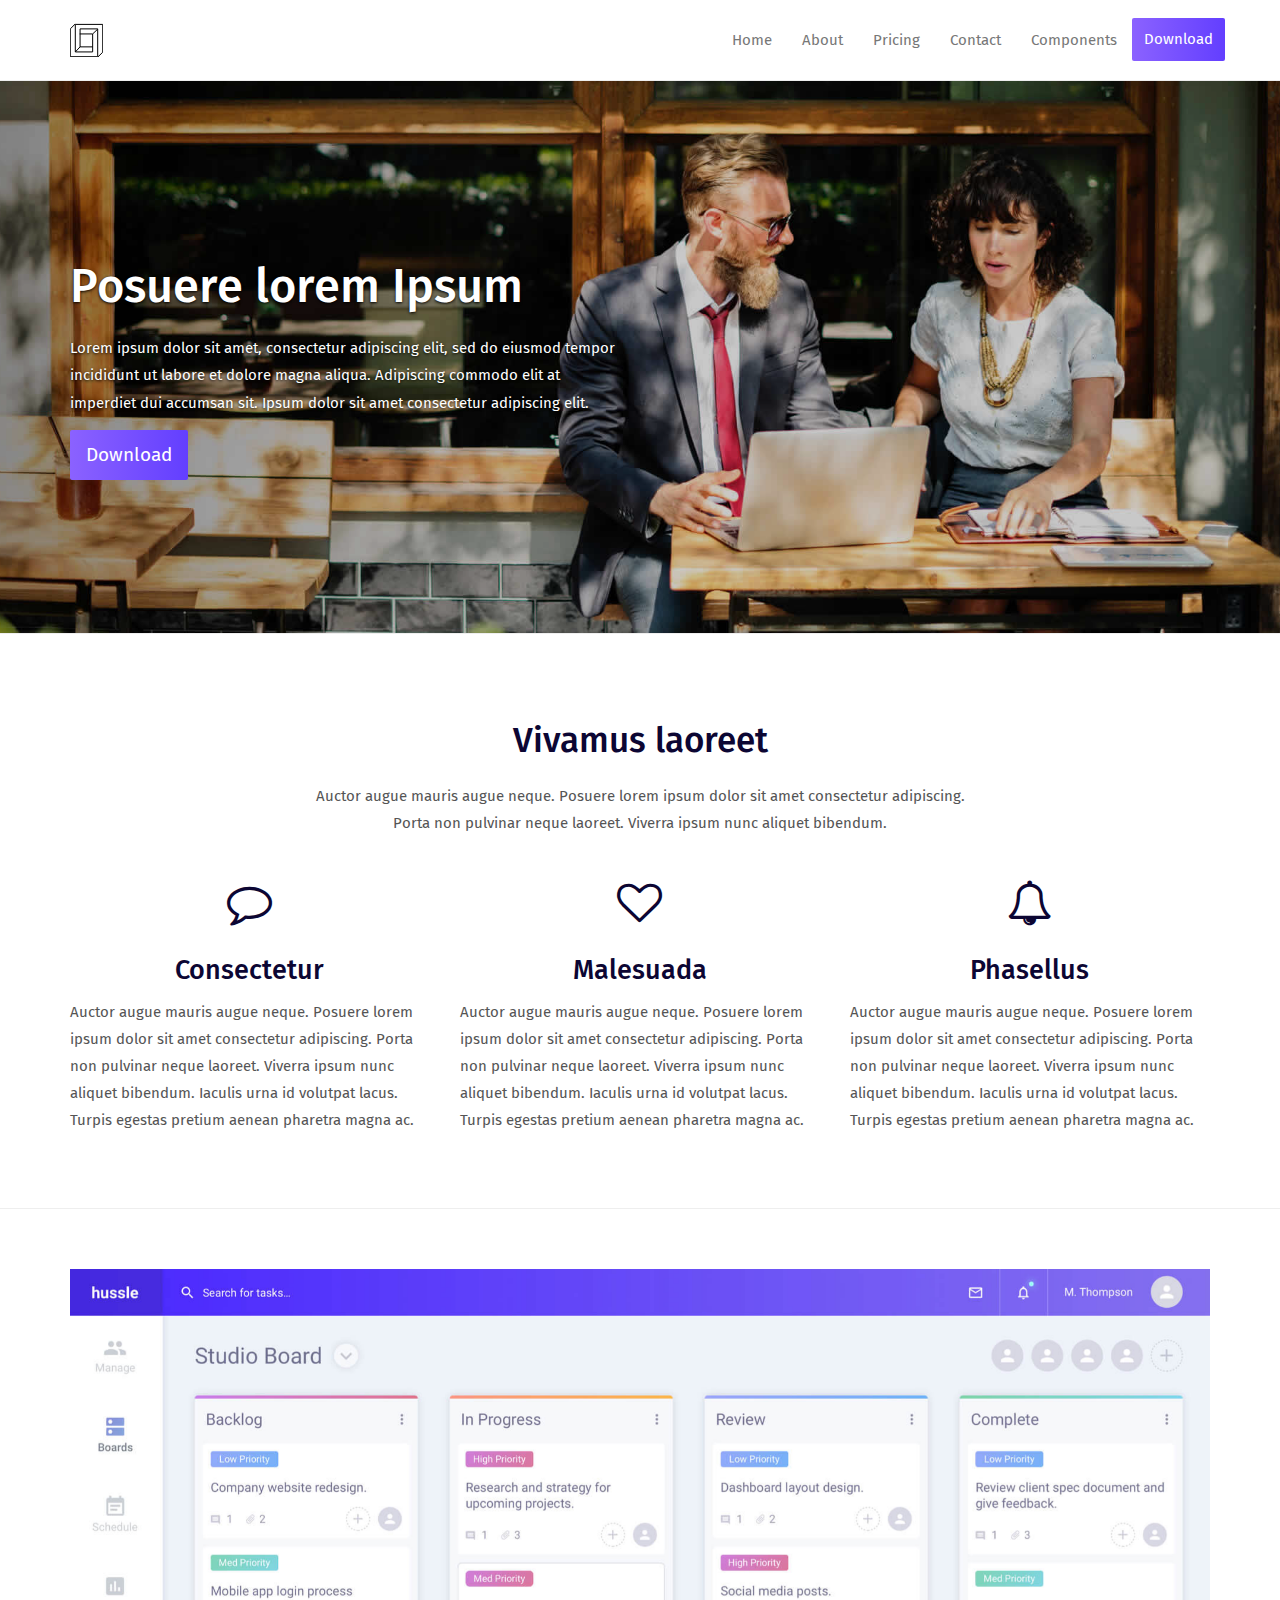
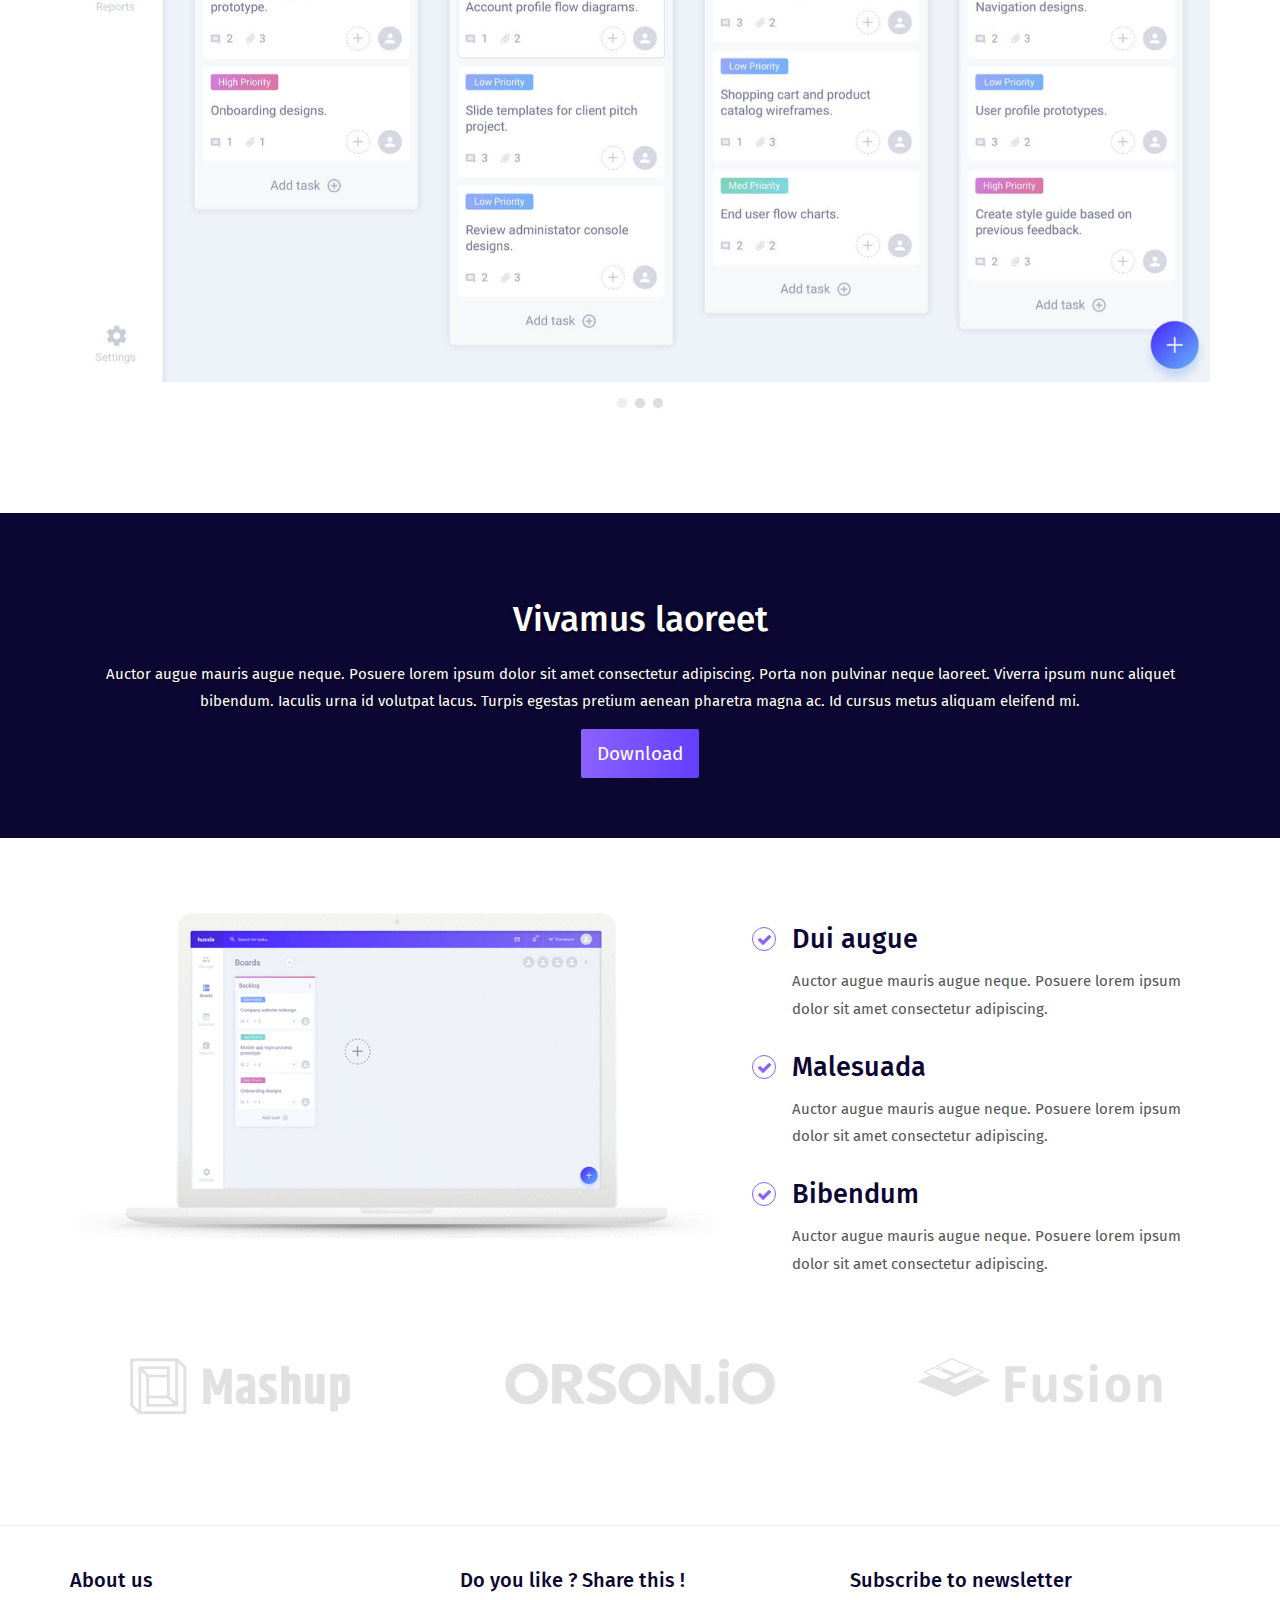
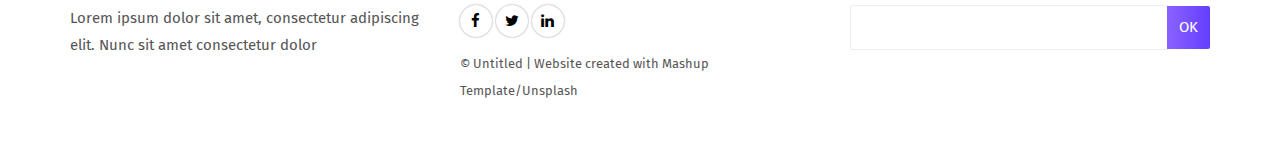
==== index.html @ 1a44c772 "first commit" ====
<!DOCTYPE html>
<html lang="en">

<head>
  <meta charset="UTF-8">
  <meta content="IE=edge" http-equiv="X-UA-Compatible">
  <meta content="width=device-width,initial-scale=1" name="viewport">
  <meta content="description" name="description">
  <meta name="google" content="notranslate" />
  <meta content="Mashup templates have been developped by Orson.io team" name="author">

  <!-- Disable tap highlight on IE -->
  <meta name="msapplication-tap-highlight" content="no">
  
  <link href="./assets/apple-touch-icon.png" rel="apple-touch-icon">
  <link href="./assets/favicon.ico" rel="icon">

 

  <title>Title page</title>  

<link href="./main.a3f694c0.css" rel="stylesheet"></head>

<body>

 <!-- Add your content of header -->
<header>
  <nav class="navbar  navbar-fixed-top navbar-default">
    <div class="container">
      <div class="navbar-header">
        <button type="button" class="navbar-toggle uarr collapsed" data-toggle="collapse" data-target="#navbar-collapse-uarr">
          <span class="sr-only">Toggle navigation</span>
          <span class="icon-bar"></span>
          <span class="icon-bar"></span>
          <span class="icon-bar"></span>
        </button>
        <a class="navbar-brand" href="./index.html" title="">
          <img src="./assets/images/mashuptemplate.svg" class="navbar-logo-img" alt="">
        </a>
      </div>

      <div class="collapse navbar-collapse" id="navbar-collapse-uarr">
        <ul class="nav navbar-nav navbar-right">
          <li><a href="./index.html" title="" class="active">Home</a></li>
          <li><a href="./about.html" title=""> About</a></li>
          <li><a href="./pricing.html" title=""> Pricing </a></li>
          <li><a href="./contact.html" title="">Contact</a></li>
          <li><a href="./components.html" title="">Components</a></li>
          <li>
            <p>
              <a href="./download.html" class="btn btn-primary navbar-btn" title="">Download</a>
            </p>
          </li>
          
        </ul>
      </div>
    </div>
  </nav>
</header>



<div class="white-text-container background-image-container" style="background-image: url('./assets/images/img-home.jpg')">
    <div class="opacity"></div>
    <div class="container">
        <div class="row">
           
            <div class="col-md-6">
                <h1>Posuere lorem Ipsum</h1>
                <p>Lorem ipsum dolor sit amet, consectetur adipiscing elit, sed do eiusmod tempor incididunt ut labore
                    et dolore magna aliqua. Adipiscing commodo elit at imperdiet dui accumsan sit. Ipsum dolor sit
                    amet consectetur adipiscing elit. </p>
                 <a href="./download.html" title="" class="btn btn-lg btn-primary">Download</a>
            </div>

        </div>
    </div>
</div>

<div class="section-container border-section-container">
    <div class="container">
            <div class="row">
                <div class="col-md-12 section-container-spacer">
                    <div class="text-center">
                        <h2>Vivamus laoreet</h2>
                        <p> Auctor augue mauris augue neque. Posuere lorem ipsum dolor sit amet consectetur adipiscing.<br> Porta non
                            pulvinar neque laoreet. Viverra ipsum nunc aliquet bibendum. </p>
                    </div>
                </div>

                <div class="col-md-4">
                    <div class="fa-container">
                        <i class="fa fa-comment-o fa-3x" aria-hidden="true"></i>
                    </div>
                    <div class="text-center">
                        <h3>Consectetur</h3>
                    </div>
                    <div>
                        <p>Auctor augue mauris augue neque. Posuere lorem ipsum dolor sit amet consectetur adipiscing. Porta
                            non pulvinar neque laoreet. Viverra ipsum nunc aliquet bibendum. Iaculis urna id volutpat lacus.
                            Turpis egestas pretium aenean pharetra magna ac.</p>
                    </div>
                </div>
                <div class="col-md-4">
                    <div class="fa-container">
                        <i class="fa fa-heart-o fa-3x" aria-hidden="true"></i>
                    </div>
                    <div class="text-center">
                        <h3>Malesuada</h3>
                    </div>
                    <div>
                        <p>Auctor augue mauris augue neque. Posuere lorem ipsum dolor sit amet consectetur adipiscing. Porta
                            non pulvinar neque laoreet. Viverra ipsum nunc aliquet bibendum. Iaculis urna id volutpat lacus.
                            Turpis egestas pretium aenean pharetra magna ac.
                        </p>
                    </div>
                </div>
                <div class="col-md-4">
                    <div class="fa-container">
                        <i class="fa fa-bell-o fa-3x" aria-hidden="true"></i>
                    </div>
                    <div class="text-center">
                        <h3>Phasellus</h3>
                    </div>
                    <div>
                        <p>Auctor augue mauris augue neque. Posuere lorem ipsum dolor sit amet consectetur adipiscing. Porta
                            non pulvinar neque laoreet. Viverra ipsum nunc aliquet bibendum. Iaculis urna id volutpat lacus.
                            Turpis egestas pretium aenean pharetra magna ac. 
                        </p>
                    </div>
                </div>

            </div>
    </div>
</div>

<div class="section-container">
    <div class="container">
            <div class="row">
                <div class="col-xs-12">


                    <div id="carouselExampleIndicators" class="carousel slide" data-ride="carousel">
                        
                        <div class="carousel-inner" role="listbox">
                            <div class="item active">
                                <img class="img-responsive" src="./assets/images/img-05.jpg" alt="First slide">
                            </div>
                            <div class="item">
                                <img class="img-responsive" src="./assets/images/img-07.jpg" alt="Second slide">
                            </div>
                            <div class="item">
                                <img class="img-responsive" src="./assets/images/img-05.jpg" alt="Third slide">
                            </div>
                        </div>
                        <ol class="carousel-indicators">
                            <li data-target="#carouselExampleIndicators" data-slide-to="0" class="active"></li>
                            <li data-target="#carouselExampleIndicators" data-slide-to="1"></li>
                            <li data-target="#carouselExampleIndicators" data-slide-to="2"></li>
                        </ol>
                    </div>


                </div>
            </div>
    </div>
</div>


<div class="section-container background-color-container white-text-container">
    <div class="container">
        <div class="row">
            <div class="col-xs-12">
                <div class="text-center">
                    <h2>Vivamus laoreet</h2>
                    <p> Auctor augue mauris augue neque. Posuere lorem ipsum dolor sit amet consectetur adipiscing. Porta non
                        pulvinar neque laoreet. Viverra ipsum nunc aliquet bibendum. Iaculis urna id volutpat lacus. Turpis
                        egestas pretium aenean pharetra magna ac. Id cursus metus aliquam eleifend mi. </p>
                    <a href="./download.html" title="" class="btn btn-primary btn-lg">Download</a>
                </div>
            </div>
        </div>
     </div>
 </div>

 <div class="section-container">
    <div class="container">
        <div class="row">                   
            <div class="col-md-7">
                <img class="img-responsive" src="./assets/images/img-06.png" alt="">
            </div>

            <div class="col-md-5">
                <ul class="features">
                    <li>
                        <h3>Dui augue</h3>
                        <p>Auctor augue mauris augue neque. Posuere lorem ipsum dolor sit amet consectetur adipiscing.
                        </p>
                    </li>
                    <li>
                        <h3>Malesuada</h3>
                        <p>Auctor augue mauris augue neque. Posuere lorem ipsum dolor sit amet consectetur adipiscing.
                        </p>
                    </li>
                    <li>
                        <h3>Bibendum</h3>
                        <p>Auctor augue mauris augue neque. Posuere lorem ipsum dolor sit amet consectetur adipiscing.
                        </p>
                    </li>
                </ul>
            </div>
        

              
            <div class="row">
                <div class="col-md-4">
                        <img class="img-responsive page-base-image" src="./assets/images/logo-01.png" alt="">

                </div>
                <div class="col-md-4">
                        <img class="img-responsive page-base-image" src="./assets/images/logo-02.png" alt="">
                </div>
                <div class="col-md-4">
                        <img class="img-responsive page-base-image" src="./assets/images/logo-03.png" alt="">
                </div>
            </div>
            
        </div>
    </div>
</div>






<footer>
    <div class="section-container footer-container">
        <div class="container">
            <div class="row">
                    <div class="col-md-4">
                        <h4>About us</h4>
                        <p>Lorem ipsum dolor sit amet, consectetur adipiscing elit. Nunc sit amet consectetur dolor</p>
                    </div>

                    <div class="col-md-4">
                        <h4>Do you like ? Share this !</h4>
                        <p>
                            <a href="https://facebook.com/" class="social-round-icon white-round-icon fa-icon" title="">
                            <i class="fa fa-facebook" aria-hidden="true"></i>
                          </a>
                          <a href="https://twitter.com/" class="social-round-icon white-round-icon fa-icon" title="">
                            <i class="fa fa-twitter" aria-hidden="true"></i>
                          </a>
                          <a href="https://www.linkedin.com/" class="social-round-icon white-round-icon fa-icon" title="">
                            <i class="fa fa-linkedin" aria-hidden="true"></i>
                          </a>
                        </p>
                        <p><small>© Untitled | Website created with <a href="http://www.mashup-template.com/" class="link-like-text" title="Create website with free html template">Mashup Template</a>/<a href="http://www.unsplash.com/" class="link-like-text" title="Beautiful Free Images">Unsplash</a></small></p>    
                    </div>

                    <div class="col-md-4">
                        <h4>Subscribe to newsletter</h4>
                        
                        <div class="form-group">
                            <div class="input-group">
                                <input type="text" class="form-control footer-input-text">
                                <div class="input-group-btn">
                                    <button type="button" class="btn btn-primary btn-newsletter ">OK</button>
                                </div>
                            </div>
                        </div>


                    </div>
            </div>
        </div>
    </div>
</footer>

<script>
  document.addEventListener("DOMContentLoaded", function (event) {
    navActivePage();
  });
</script>

<!-- Google Analytics: change UA-XXXXX-X to be your site's ID 

<script>
  (function (i, s, o, g, r, a, m) {
    i['GoogleAnalyticsObject'] = r; i[r] = i[r] || function () {
      (i[r].q = i[r].q || []).push(arguments)
    }, i[r].l = 1 * new Date(); a = s.createElement(o),
      m = s.getElementsByTagName(o)[0]; a.async = 1; a.src = g; m.parentNode.insertBefore(a, m)
  })(window, document, 'script', '//www.google-analytics.com/analytics.js', 'ga');
  ga('create', 'UA-XXXXX-X', 'auto');
  ga('send', 'pageview');
</script>

-->

<script type="text/javascript" src="./main.41beeca9.js"></script></body>

</html>
---- main.a3f694c0.css ----
@import url(https://fonts.googleapis.com/css?family=La+Belle+Aurore|Fira+Sans:400,700);@import url(https://maxcdn.bootstrapcdn.com/font-awesome/4.7.0/css/font-awesome.min.css);/*!
 * Bootstrap v3.3.7 (http://getbootstrap.com)
 * Copyright 2011-2016 Twitter, Inc.
 * Licensed under MIT (https://github.com/twbs/bootstrap/blob/master/LICENSE)
 */
/*! normalize.css v3.0.3 | MIT License | github.com/necolas/normalize.css */html{font-family:sans-serif;-ms-text-size-adjust:100%;-webkit-text-size-adjust:100%}body{margin:0}article,aside,details,figcaption,figure,footer,header,hgroup,main,menu,nav,section,summary{display:block}audio,canvas,progress,video{display:inline-block;vertical-align:baseline}audio:not([controls]){display:none;height:0}[hidden],template{display:none}a{background-color:transparent}a:active,a:hover{outline:0}abbr[title]{border-bottom:1px dotted}b,strong{font-weight:700}dfn{font-style:italic}h1{font-size:2em;margin:.67em 0}mark{background:#ff0;color:#000}small{font-size:80%}sub,sup{font-size:75%;line-height:0;position:relative;vertical-align:baseline}sup{top:-.5em}sub{bottom:-.25em}img{border:0}svg:not(:root){overflow:hidden}figure{margin:1em 40px}hr{box-sizing:content-box;height:0}pre{overflow:auto}code,kbd,pre,samp{font-family:monospace,monospace;font-size:1em}button,input,optgroup,select,textarea{color:inherit;font:inherit;margin:0}button{overflow:visible}button,select{text-transform:none}button,html input[type=button],input[type=reset],input[type=submit]{-webkit-appearance:button;cursor:pointer}button[disabled],html input[disabled]{cursor:default}button::-moz-focus-inner,input::-moz-focus-inner{border:0;padding:0}input{line-height:normal}input[type=checkbox],input[type=radio]{box-sizing:border-box;padding:0}input[type=number]::-webkit-inner-spin-button,input[type=number]::-webkit-outer-spin-button{height:auto}input[type=search]{-webkit-appearance:textfield;box-sizing:content-box}input[type=search]::-webkit-search-cancel-button,input[type=search]::-webkit-search-decoration{-webkit-appearance:none}fieldset{border:1px solid silver;margin:0 2px;padding:.35em .625em .75em}textarea{overflow:auto}optgroup{font-weight:700}table{border-collapse:collapse;border-spacing:0}td,th{padding:0}

/*! Source: https://github.com/h5bp/html5-boilerplate/blob/master/src/css/main.css */@media print{*,:after,:before{background:transparent!important;color:#000!important;box-shadow:none!important;text-shadow:none!important}a,a:visited{text-decoration:underline}a[href]:after{content:" (" attr(href) ")"}abbr[title]:after{content:" (" attr(title) ")"}a[href^="#"]:after,a[href^="javascript:"]:after{content:""}blockquote,pre{border:1px solid #999;page-break-inside:avoid}thead{display:table-header-group}img,tr{page-break-inside:avoid}img{max-width:100%!important}h2,h3,p{orphans:3;widows:3}h2,h3{page-break-after:avoid}.navbar{display:none}.btn>.caret,.dropup>.btn>.caret{border-top-color:#000!important}.label{border:1px solid #000}.table{border-collapse:collapse!important}.table td,.table th{background-color:#fff!important}.table-bordered td,.table-bordered th{border:1px solid #ddd!important}}*,:after,:before{-webkit-box-sizing:border-box;-moz-box-sizing:border-box;box-sizing:border-box}html{font-size:10px;-webkit-tap-highlight-color:transparent}body{font-family:Fira Sans,Helvetica,Arial,sans-serif;font-size:15px;line-height:1.81;color:#555;background-color:#fff}button,input,select,textarea{font-family:inherit;font-size:inherit;line-height:inherit}a{color:#8b62ff;text-decoration:none}a:focus,a:hover{color:#5216ff;text-decoration:underline}a:focus{outline:5px auto -webkit-focus-ring-color;outline-offset:-2px}figure{margin:0}img{vertical-align:middle}.img-responsive{display:block;max-width:100%;height:auto}.img-rounded{border-radius:2px}.img-thumbnail{padding:4px;line-height:1.81;background-color:#fff;border:1px solid #ddd;border-radius:2px;-webkit-transition:all .2s ease-in-out;-o-transition:all .2s ease-in-out;transition:all .2s ease-in-out;display:inline-block;max-width:100%;height:auto}.img-circle{border-radius:50%}hr{margin-top:27px;margin-bottom:27px;border:0;border-top:1px solid #eee}.sr-only{position:absolute;width:1px;height:1px;margin:-1px;padding:0;overflow:hidden;clip:rect(0,0,0,0);border:0}.sr-only-focusable:active,.sr-only-focusable:focus{position:static;width:auto;height:auto;margin:0;overflow:visible;clip:auto}[role=button]{cursor:pointer}.h1,.h2,.h3,.h4,.h5,.h6,h1,h2,h3,h4,h5,h6{font-family:inherit;font-weight:500;line-height:1.1;color:#0c0633}.h1 .small,.h1 small,.h2 .small,.h2 small,.h3 .small,.h3 small,.h4 .small,.h4 small,.h5 .small,.h5 small,.h6 .small,.h6 small,h1 .small,h1 small,h2 .small,h2 small,h3 .small,h3 small,h4 .small,h4 small,h5 .small,h5 small,h6 .small,h6 small{font-weight:400;line-height:1;color:#777}.h1,.h2,.h3,h1,h2,h3{margin-top:27px;margin-bottom:13.5px}.h1 .small,.h1 small,.h2 .small,.h2 small,.h3 .small,.h3 small,h1 .small,h1 small,h2 .small,h2 small,h3 .small,h3 small{font-size:65%}.h4,.h5,.h6,h4,h5,h6{margin-top:13.5px;margin-bottom:13.5px}.h4 .small,.h4 small,.h5 .small,.h5 small,.h6 .small,.h6 small,h4 .small,h4 small,h5 .small,h5 small,h6 .small,h6 small{font-size:75%}.h1,h1{font-size:47px}.h2,h2{font-size:35px}.h3,h3{font-size:27px}.h4,h4{font-size:20px}.h5,h5{font-size:15px}.h6,h6{font-size:13px}p{margin:0 0 13.5px}.lead{margin-bottom:27px;font-size:17px;font-weight:300;line-height:1.4}@media (min-width:768px){.lead{font-size:22.5px}}.small,small{font-size:86%}.mark,mark{background-color:#fcf8e3;padding:.2em}.text-left{text-align:left}.text-right{text-align:right}.text-center{text-align:center}.text-justify{text-align:justify}.text-nowrap{white-space:nowrap}.text-lowercase{text-transform:lowercase}.initialism,.text-uppercase{text-transform:uppercase}.text-capitalize{text-transform:capitalize}.text-muted{color:#777}.text-primary{color:#8b62ff}a.text-primary:focus,a.text-primary:hover{color:#652fff}.text-success{color:#fff}a.text-success:focus,a.text-success:hover{color:#e6e6e6}.text-info{color:#31708f}a.text-info:focus,a.text-info:hover{color:#245269}.text-warning{color:#8a6d3b}a.text-warning:focus,a.text-warning:hover{color:#66512c}.text-danger{color:#fff}a.text-danger:focus,a.text-danger:hover{color:#e6e6e6}.bg-primary{color:#fff;background-color:#8b62ff}a.bg-primary:focus,a.bg-primary:hover{background-color:#652fff}.bg-success{background-color:#005bff}a.bg-success:focus,a.bg-success:hover{background-color:#0049cc}.bg-info{background-color:#d9edf7}a.bg-info:focus,a.bg-info:hover{background-color:#afd9ee}.bg-warning{background-color:#fcf8e3}a.bg-warning:focus,a.bg-warning:hover{background-color:#f7ecb5}.bg-danger{background-color:#fe6767}a.bg-danger:focus,a.bg-danger:hover{background-color:#fe3434}.page-header{padding-bottom:12.5px;margin:54px 0 27px;border-bottom:1px solid #eee}ol,ul{margin-top:0;margin-bottom:13.5px}ol ol,ol ul,ul ol,ul ul{margin-bottom:0}.list-inline,.list-unstyled{padding-left:0;list-style:none}.list-inline{margin-left:-5px}.list-inline>li{display:inline-block;padding-left:5px;padding-right:5px}dl{margin-top:0;margin-bottom:27px}dd,dt{line-height:1.81}dt{font-weight:700}dd{margin-left:0}.dl-horizontal dd:after,.dl-horizontal dd:before{content:" ";display:table}.dl-horizontal dd:after{clear:both}@media (min-width:768px){.dl-horizontal dt{float:left;width:160px;clear:left;text-align:right;overflow:hidden;text-overflow:ellipsis;white-space:nowrap}.dl-horizontal dd{margin-left:180px}}abbr[data-original-title],abbr[title]{cursor:help;border-bottom:1px dotted #777}.initialism{font-size:90%}blockquote{padding:13.5px 27px;margin:0 0 27px;font-size:18.75px;border-left:5px solid #eee}blockquote ol:last-child,blockquote p:last-child,blockquote ul:last-child{margin-bottom:0}blockquote .small,blockquote footer,blockquote small{display:block;font-size:80%;line-height:1.81;color:#777}blockquote .small:before,blockquote footer:before,blockquote small:before{content:"\2014   \A0"}.blockquote-reverse,blockquote.pull-right{padding-right:15px;padding-left:0;border-right:5px solid #eee;border-left:0;text-align:right}.blockquote-reverse .small:before,.blockquote-reverse footer:before,.blockquote-reverse small:before,blockquote.pull-right .small:before,blockquote.pull-right footer:before,blockquote.pull-right small:before{content:""}.blockquote-reverse .small:after,.blockquote-reverse footer:after,.blockquote-reverse small:after,blockquote.pull-right .small:after,blockquote.pull-right footer:after,blockquote.pull-right small:after{content:"\A0   \2014"}address{margin-bottom:27px;font-style:normal;line-height:1.81}code,kbd,pre,samp{font-family:Menlo,Monaco,Consolas,Courier New,monospace}code{color:#c7254e;background-color:#f9f2f4}code,kbd{padding:2px 4px;font-size:90%;border-radius:2px}kbd{color:#fff;background-color:#333;box-shadow:inset 0 -1px 0 rgba(0,0,0,.25)}kbd kbd{padding:0;font-size:100%;font-weight:700;box-shadow:none}pre{display:block;padding:13px;margin:0 0 13.5px;font-size:14px;line-height:1.81;word-break:break-all;word-wrap:break-word;color:#333;background-color:#f5f5f5;border:1px solid #ccc;border-radius:2px}pre code{padding:0;font-size:inherit;color:inherit;white-space:pre-wrap;background-color:transparent;border-radius:0}.pre-scrollable{max-height:340px;overflow-y:scroll}.container{margin-right:auto;margin-left:auto;padding-left:15px;padding-right:15px}.container:after,.container:before{content:" ";display:table}.container:after{clear:both}@media (min-width:768px){.container{width:750px}}@media (min-width:992px){.container{width:970px}}@media (min-width:1200px){.container{width:1170px}}.container-fluid{margin-right:auto;margin-left:auto;padding-left:15px;padding-right:15px}.container-fluid:after,.container-fluid:before{content:" ";display:table}.container-fluid:after{clear:both}.row{margin-left:-15px;margin-right:-15px}.row:after,.row:before{content:" ";display:table}.row:after{clear:both}.col-lg-1,.col-lg-2,.col-lg-3,.col-lg-4,.col-lg-5,.col-lg-6,.col-lg-7,.col-lg-8,.col-lg-9,.col-lg-10,.col-lg-11,.col-lg-12,.col-md-1,.col-md-2,.col-md-3,.col-md-4,.col-md-5,.col-md-6,.col-md-7,.col-md-8,.col-md-9,.col-md-10,.col-md-11,.col-md-12,.col-sm-1,.col-sm-2,.col-sm-3,.col-sm-4,.col-sm-5,.col-sm-6,.col-sm-7,.col-sm-8,.col-sm-9,.col-sm-10,.col-sm-11,.col-sm-12,.col-xs-1,.col-xs-2,.col-xs-3,.col-xs-4,.col-xs-5,.col-xs-6,.col-xs-7,.col-xs-8,.col-xs-9,.col-xs-10,.col-xs-11,.col-xs-12{position:relative;min-height:1px;padding-left:15px;padding-right:15px}.col-xs-1,.col-xs-2,.col-xs-3,.col-xs-4,.col-xs-5,.col-xs-6,.col-xs-7,.col-xs-8,.col-xs-9,.col-xs-10,.col-xs-11,.col-xs-12{float:left}.col-xs-1{width:8.33333%}.col-xs-2{width:16.66667%}.col-xs-3{width:25%}.col-xs-4{width:33.33333%}.col-xs-5{width:41.66667%}.col-xs-6{width:50%}.col-xs-7{width:58.33333%}.col-xs-8{width:66.66667%}.col-xs-9{width:75%}.col-xs-10{width:83.33333%}.col-xs-11{width:91.66667%}.col-xs-12{width:100%}.col-xs-pull-0{right:auto}.col-xs-pull-1{right:8.33333%}.col-xs-pull-2{right:16.66667%}.col-xs-pull-3{right:25%}.col-xs-pull-4{right:33.33333%}.col-xs-pull-5{right:41.66667%}.col-xs-pull-6{right:50%}.col-xs-pull-7{right:58.33333%}.col-xs-pull-8{right:66.66667%}.col-xs-pull-9{right:75%}.col-xs-pull-10{right:83.33333%}.col-xs-pull-11{right:91.66667%}.col-xs-pull-12{right:100%}.col-xs-push-0{left:auto}.col-xs-push-1{left:8.33333%}.col-xs-push-2{left:16.66667%}.col-xs-push-3{left:25%}.col-xs-push-4{left:33.33333%}.col-xs-push-5{left:41.66667%}.col-xs-push-6{left:50%}.col-xs-push-7{left:58.33333%}.col-xs-push-8{left:66.66667%}.col-xs-push-9{left:75%}.col-xs-push-10{left:83.33333%}.col-xs-push-11{left:91.66667%}.col-xs-push-12{left:100%}.col-xs-offset-0{margin-left:0}.col-xs-offset-1{margin-left:8.33333%}.col-xs-offset-2{margin-left:16.66667%}.col-xs-offset-3{margin-left:25%}.col-xs-offset-4{margin-left:33.33333%}.col-xs-offset-5{margin-left:41.66667%}.col-xs-offset-6{margin-left:50%}.col-xs-offset-7{margin-left:58.33333%}.col-xs-offset-8{margin-left:66.66667%}.col-xs-offset-9{margin-left:75%}.col-xs-offset-10{margin-left:83.33333%}.col-xs-offset-11{margin-left:91.66667%}.col-xs-offset-12{margin-left:100%}@media (min-width:768px){.col-sm-1,.col-sm-2,.col-sm-3,.col-sm-4,.col-sm-5,.col-sm-6,.col-sm-7,.col-sm-8,.col-sm-9,.col-sm-10,.col-sm-11,.col-sm-12{float:left}.col-sm-1{width:8.33333%}.col-sm-2{width:16.66667%}.col-sm-3{width:25%}.col-sm-4{width:33.33333%}.col-sm-5{width:41.66667%}.col-sm-6{width:50%}.col-sm-7{width:58.33333%}.col-sm-8{width:66.66667%}.col-sm-9{width:75%}.col-sm-10{width:83.33333%}.col-sm-11{width:91.66667%}.col-sm-12{width:100%}.col-sm-pull-0{right:auto}.col-sm-pull-1{right:8.33333%}.col-sm-pull-2{right:16.66667%}.col-sm-pull-3{right:25%}.col-sm-pull-4{right:33.33333%}.col-sm-pull-5{right:41.66667%}.col-sm-pull-6{right:50%}.col-sm-pull-7{right:58.33333%}.col-sm-pull-8{right:66.66667%}.col-sm-pull-9{right:75%}.col-sm-pull-10{right:83.33333%}.col-sm-pull-11{right:91.66667%}.col-sm-pull-12{right:100%}.col-sm-push-0{left:auto}.col-sm-push-1{left:8.33333%}.col-sm-push-2{left:16.66667%}.col-sm-push-3{left:25%}.col-sm-push-4{left:33.33333%}.col-sm-push-5{left:41.66667%}.col-sm-push-6{left:50%}.col-sm-push-7{left:58.33333%}.col-sm-push-8{left:66.66667%}.col-sm-push-9{left:75%}.col-sm-push-10{left:83.33333%}.col-sm-push-11{left:91.66667%}.col-sm-push-12{left:100%}.col-sm-offset-0{margin-left:0}.col-sm-offset-1{margin-left:8.33333%}.col-sm-offset-2{margin-left:16.66667%}.col-sm-offset-3{margin-left:25%}.col-sm-offset-4{margin-left:33.33333%}.col-sm-offset-5{margin-left:41.66667%}.col-sm-offset-6{margin-left:50%}.col-sm-offset-7{margin-left:58.33333%}.col-sm-offset-8{margin-left:66.66667%}.col-sm-offset-9{margin-left:75%}.col-sm-offset-10{margin-left:83.33333%}.col-sm-offset-11{margin-left:91.66667%}.col-sm-offset-12{margin-left:100%}}@media (min-width:992px){.col-md-1,.col-md-2,.col-md-3,.col-md-4,.col-md-5,.col-md-6,.col-md-7,.col-md-8,.col-md-9,.col-md-10,.col-md-11,.col-md-12{float:left}.col-md-1{width:8.33333%}.col-md-2{width:16.66667%}.col-md-3{width:25%}.col-md-4{width:33.33333%}.col-md-5{width:41.66667%}.col-md-6{width:50%}.col-md-7{width:58.33333%}.col-md-8{width:66.66667%}.col-md-9{width:75%}.col-md-10{width:83.33333%}.col-md-11{width:91.66667%}.col-md-12{width:100%}.col-md-pull-0{right:auto}.col-md-pull-1{right:8.33333%}.col-md-pull-2{right:16.66667%}.col-md-pull-3{right:25%}.col-md-pull-4{right:33.33333%}.col-md-pull-5{right:41.66667%}.col-md-pull-6{right:50%}.col-md-pull-7{right:58.33333%}.col-md-pull-8{right:66.66667%}.col-md-pull-9{right:75%}.col-md-pull-10{right:83.33333%}.col-md-pull-11{right:91.66667%}.col-md-pull-12{right:100%}.col-md-push-0{left:auto}.col-md-push-1{left:8.33333%}.col-md-push-2{left:16.66667%}.col-md-push-3{left:25%}.col-md-push-4{left:33.33333%}.col-md-push-5{left:41.66667%}.col-md-push-6{left:50%}.col-md-push-7{left:58.33333%}.col-md-push-8{left:66.66667%}.col-md-push-9{left:75%}.col-md-push-10{left:83.33333%}.col-md-push-11{left:91.66667%}.col-md-push-12{left:100%}.col-md-offset-0{margin-left:0}.col-md-offset-1{margin-left:8.33333%}.col-md-offset-2{margin-left:16.66667%}.col-md-offset-3{margin-left:25%}.col-md-offset-4{margin-left:33.33333%}.col-md-offset-5{margin-left:41.66667%}.col-md-offset-6{margin-left:50%}.col-md-offset-7{margin-left:58.33333%}.col-md-offset-8{margin-left:66.66667%}.col-md-offset-9{margin-left:75%}.col-md-offset-10{margin-left:83.33333%}.col-md-offset-11{margin-left:91.66667%}.col-md-offset-12{margin-left:100%}}@media (min-width:1200px){.col-lg-1,.col-lg-2,.col-lg-3,.col-lg-4,.col-lg-5,.col-lg-6,.col-lg-7,.col-lg-8,.col-lg-9,.col-lg-10,.col-lg-11,.col-lg-12{float:left}.col-lg-1{width:8.33333%}.col-lg-2{width:16.66667%}.col-lg-3{width:25%}.col-lg-4{width:33.33333%}.col-lg-5{width:41.66667%}.col-lg-6{width:50%}.col-lg-7{width:58.33333%}.col-lg-8{width:66.66667%}.col-lg-9{width:75%}.col-lg-10{width:83.33333%}.col-lg-11{width:91.66667%}.col-lg-12{width:100%}.col-lg-pull-0{right:auto}.col-lg-pull-1{right:8.33333%}.col-lg-pull-2{right:16.66667%}.col-lg-pull-3{right:25%}.col-lg-pull-4{right:33.33333%}.col-lg-pull-5{right:41.66667%}.col-lg-pull-6{right:50%}.col-lg-pull-7{right:58.33333%}.col-lg-pull-8{right:66.66667%}.col-lg-pull-9{right:75%}.col-lg-pull-10{right:83.33333%}.col-lg-pull-11{right:91.66667%}.col-lg-pull-12{right:100%}.col-lg-push-0{left:auto}.col-lg-push-1{left:8.33333%}.col-lg-push-2{left:16.66667%}.col-lg-push-3{left:25%}.col-lg-push-4{left:33.33333%}.col-lg-push-5{left:41.66667%}.col-lg-push-6{left:50%}.col-lg-push-7{left:58.33333%}.col-lg-push-8{left:66.66667%}.col-lg-push-9{left:75%}.col-lg-push-10{left:83.33333%}.col-lg-push-11{left:91.66667%}.col-lg-push-12{left:100%}.col-lg-offset-0{margin-left:0}.col-lg-offset-1{margin-left:8.33333%}.col-lg-offset-2{margin-left:16.66667%}.col-lg-offset-3{margin-left:25%}.col-lg-offset-4{margin-left:33.33333%}.col-lg-offset-5{margin-left:41.66667%}.col-lg-offset-6{margin-left:50%}.col-lg-offset-7{margin-left:58.33333%}.col-lg-offset-8{margin-left:66.66667%}.col-lg-offset-9{margin-left:75%}.col-lg-offset-10{margin-left:83.33333%}.col-lg-offset-11{margin-left:91.66667%}.col-lg-offset-12{margin-left:100%}}table{background-color:transparent}caption{padding-top:8px;padding-bottom:8px;color:#777}caption,th{text-align:left}.table{width:100%;max-width:100%;margin-bottom:27px}.table>tbody>tr>td,.table>tbody>tr>th,.table>tfoot>tr>td,.table>tfoot>tr>th,.table>thead>tr>td,.table>thead>tr>th{padding:8px;line-height:1.81;vertical-align:top;border-top:1px solid #ddd}.table>thead>tr>th{vertical-align:bottom;border-bottom:2px solid #ddd}.table>caption+thead>tr:first-child>td,.table>caption+thead>tr:first-child>th,.table>colgroup+thead>tr:first-child>td,.table>colgroup+thead>tr:first-child>th,.table>thead:first-child>tr:first-child>td,.table>thead:first-child>tr:first-child>th{border-top:0}.table>tbody+tbody{border-top:2px solid #ddd}.table .table{background-color:#fff}.table-condensed>tbody>tr>td,.table-condensed>tbody>tr>th,.table-condensed>tfoot>tr>td,.table-condensed>tfoot>tr>th,.table-condensed>thead>tr>td,.table-condensed>thead>tr>th{padding:5px}.table-bordered,.table-bordered>tbody>tr>td,.table-bordered>tbody>tr>th,.table-bordered>tfoot>tr>td,.table-bordered>tfoot>tr>th,.table-bordered>thead>tr>td,.table-bordered>thead>tr>th{border:1px solid #ddd}.table-bordered>thead>tr>td,.table-bordered>thead>tr>th{border-bottom-width:2px}.table-striped>tbody>tr:nth-of-type(odd){background-color:#f9f9f9}.table-hover>tbody>tr:hover{background-color:#f5f5f5}table col[class*=col-]{position:static;float:none;display:table-column}table td[class*=col-],table th[class*=col-]{position:static;float:none;display:table-cell}.table>tbody>tr.active>td,.table>tbody>tr.active>th,.table>tbody>tr>td.active,.table>tbody>tr>th.active,.table>tfoot>tr.active>td,.table>tfoot>tr.active>th,.table>tfoot>tr>td.active,.table>tfoot>tr>th.active,.table>thead>tr.active>td,.table>thead>tr.active>th,.table>thead>tr>td.active,.table>thead>tr>th.active{background-color:#f5f5f5}.table-hover>tbody>tr.active:hover>td,.table-hover>tbody>tr.active:hover>th,.table-hover>tbody>tr:hover>.active,.table-hover>tbody>tr>td.active:hover,.table-hover>tbody>tr>th.active:hover{background-color:#e8e8e8}.table>tbody>tr.success>td,.table>tbody>tr.success>th,.table>tbody>tr>td.success,.table>tbody>tr>th.success,.table>tfoot>tr.success>td,.table>tfoot>tr.success>th,.table>tfoot>tr>td.success,.table>tfoot>tr>th.success,.table>thead>tr.success>td,.table>thead>tr.success>th,.table>thead>tr>td.success,.table>thead>tr>th.success{background-color:#005bff}.table-hover>tbody>tr.success:hover>td,.table-hover>tbody>tr.success:hover>th,.table-hover>tbody>tr:hover>.success,.table-hover>tbody>tr>td.success:hover,.table-hover>tbody>tr>th.success:hover{background-color:#0052e6}.table>tbody>tr.info>td,.table>tbody>tr.info>th,.table>tbody>tr>td.info,.table>tbody>tr>th.info,.table>tfoot>tr.info>td,.table>tfoot>tr.info>th,.table>tfoot>tr>td.info,.table>tfoot>tr>th.info,.table>thead>tr.info>td,.table>thead>tr.info>th,.table>thead>tr>td.info,.table>thead>tr>th.info{background-color:#d9edf7}.table-hover>tbody>tr.info:hover>td,.table-hover>tbody>tr.info:hover>th,.table-hover>tbody>tr:hover>.info,.table-hover>tbody>tr>td.info:hover,.table-hover>tbody>tr>th.info:hover{background-color:#c4e3f3}.table>tbody>tr.warning>td,.table>tbody>tr.warning>th,.table>tbody>tr>td.warning,.table>tbody>tr>th.warning,.table>tfoot>tr.warning>td,.table>tfoot>tr.warning>th,.table>tfoot>tr>td.warning,.table>tfoot>tr>th.warning,.table>thead>tr.warning>td,.table>thead>tr.warning>th,.table>thead>tr>td.warning,.table>thead>tr>th.warning{background-color:#fcf8e3}.table-hover>tbody>tr.warning:hover>td,.table-hover>tbody>tr.warning:hover>th,.table-hover>tbody>tr:hover>.warning,.table-hover>tbody>tr>td.warning:hover,.table-hover>tbody>tr>th.warning:hover{background-color:#faf2cc}.table>tbody>tr.danger>td,.table>tbody>tr.danger>th,.table>tbody>tr>td.danger,.table>tbody>tr>th.danger,.table>tfoot>tr.danger>td,.table>tfoot>tr.danger>th,.table>tfoot>tr>td.danger,.table>tfoot>tr>th.danger,.table>thead>tr.danger>td,.table>thead>tr.danger>th,.table>thead>tr>td.danger,.table>thead>tr>th.danger{background-color:#fe6767}.table-hover>tbody>tr.danger:hover>td,.table-hover>tbody>tr.danger:hover>th,.table-hover>tbody>tr:hover>.danger,.table-hover>tbody>tr>td.danger:hover,.table-hover>tbody>tr>th.danger:hover{background-color:#fe4e4e}.table-responsive{overflow-x:auto;min-height:.01%}@media screen and (max-width:767px){.table-responsive{width:100%;margin-bottom:20.25px;overflow-y:hidden;-ms-overflow-style:-ms-autohiding-scrollbar;border:1px solid #ddd}.table-responsive>.table{margin-bottom:0}.table-responsive>.table>tbody>tr>td,.table-responsive>.table>tbody>tr>th,.table-responsive>.table>tfoot>tr>td,.table-responsive>.table>tfoot>tr>th,.table-responsive>.table>thead>tr>td,.table-responsive>.table>thead>tr>th{white-space:nowrap}.table-responsive>.table-bordered{border:0}.table-responsive>.table-bordered>tbody>tr>td:first-child,.table-responsive>.table-bordered>tbody>tr>th:first-child,.table-responsive>.table-bordered>tfoot>tr>td:first-child,.table-responsive>.table-bordered>tfoot>tr>th:first-child,.table-responsive>.table-bordered>thead>tr>td:first-child,.table-responsive>.table-bordered>thead>tr>th:first-child{border-left:0}.table-responsive>.table-bordered>tbody>tr>td:last-child,.table-responsive>.table-bordered>tbody>tr>th:last-child,.table-responsive>.table-bordered>tfoot>tr>td:last-child,.table-responsive>.table-bordered>tfoot>tr>th:last-child,.table-responsive>.table-bordered>thead>tr>td:last-child,.table-responsive>.table-bordered>thead>tr>th:last-child{border-right:0}.table-responsive>.table-bordered>tbody>tr:last-child>td,.table-responsive>.table-bordered>tbody>tr:last-child>th,.table-responsive>.table-bordered>tfoot>tr:last-child>td,.table-responsive>.table-bordered>tfoot>tr:last-child>th{border-bottom:0}}fieldset{margin:0;min-width:0}fieldset,legend{padding:0;border:0}legend{display:block;width:100%;margin-bottom:27px;font-size:22.5px;line-height:inherit;color:#333;border-bottom:1px solid #e5e5e5}label{display:inline-block;max-width:100%;margin-bottom:5px;font-weight:700}input[type=search]{-webkit-box-sizing:border-box;-moz-box-sizing:border-box;box-sizing:border-box}input[type=checkbox],input[type=radio]{margin:4px 0 0;margin-top:1px\9;line-height:normal}input[type=file]{display:block}input[type=range]{display:block;width:100%}select[multiple],select[size]{height:auto}input[type=checkbox]:focus,input[type=file]:focus,input[type=radio]:focus{outline:5px auto -webkit-focus-ring-color;outline-offset:-2px}output{padding-top:9px}.form-control,output{display:block;font-size:15px;line-height:1.81;color:#555}.form-control{width:100%;height:45px;padding:8px 12px;background-color:#fff;background-image:none;border:1px solid #eee;border-radius:2px;-webkit-box-shadow:inset 0 1px 1px rgba(0,0,0,.075);box-shadow:inset 0 1px 1px rgba(0,0,0,.075);-webkit-transition:border-color .15s ease-in-out,box-shadow .15s ease-in-out;-o-transition:border-color ease-in-out .15s,box-shadow ease-in-out .15s;transition:border-color .15s ease-in-out,box-shadow .15s ease-in-out}.form-control:focus{border-color:#66afe9;outline:0;-webkit-box-shadow:inset 0 1px 1px rgba(0,0,0,.075),0 0 8px rgba(102,175,233,.6);box-shadow:inset 0 1px 1px rgba(0,0,0,.075),0 0 8px rgba(102,175,233,.6)}.form-control::-moz-placeholder{color:#999;opacity:1}.form-control:-ms-input-placeholder{color:#999}.form-control::-webkit-input-placeholder{color:#999}.form-control::-ms-expand{border:0;background-color:transparent}.form-control[disabled],.form-control[readonly],fieldset[disabled] .form-control{background-color:#eee;opacity:1}.form-control[disabled],fieldset[disabled] .form-control{cursor:not-allowed}textarea.form-control{height:auto}input[type=search]{-webkit-appearance:none}@media screen and (-webkit-min-device-pixel-ratio:0){input[type=date].form-control,input[type=datetime-local].form-control,input[type=month].form-control,input[type=time].form-control{line-height:45px}.input-group-sm>.input-group-btn>input[type=date].btn,.input-group-sm>.input-group-btn>input[type=datetime-local].btn,.input-group-sm>.input-group-btn>input[type=month].btn,.input-group-sm>.input-group-btn>input[type=time].btn,.input-group-sm>input[type=date].form-control,.input-group-sm>input[type=date].input-group-addon,.input-group-sm>input[type=datetime-local].form-control,.input-group-sm>input[type=datetime-local].input-group-addon,.input-group-sm>input[type=month].form-control,.input-group-sm>input[type=month].input-group-addon,.input-group-sm>input[type=time].form-control,.input-group-sm>input[type=time].input-group-addon,.input-group-sm input[type=date],.input-group-sm input[type=datetime-local],.input-group-sm input[type=month],.input-group-sm input[type=time],input[type=date].input-sm,input[type=datetime-local].input-sm,input[type=month].input-sm,input[type=time].input-sm{line-height:33px}.input-group-lg>.input-group-btn>input[type=date].btn,.input-group-lg>.input-group-btn>input[type=datetime-local].btn,.input-group-lg>.input-group-btn>input[type=month].btn,.input-group-lg>.input-group-btn>input[type=time].btn,.input-group-lg>input[type=date].form-control,.input-group-lg>input[type=date].input-group-addon,.input-group-lg>input[type=datetime-local].form-control,.input-group-lg>input[type=datetime-local].input-group-addon,.input-group-lg>input[type=month].form-control,.input-group-lg>input[type=month].input-group-addon,.input-group-lg>input[type=time].form-control,.input-group-lg>input[type=time].input-group-addon,.input-group-lg input[type=date],.input-group-lg input[type=datetime-local],.input-group-lg input[type=month],.input-group-lg input[type=time],input[type=date].input-lg,input[type=datetime-local].input-lg,input[type=month].input-lg,input[type=time].input-lg{line-height:52px}}.form-group{margin-bottom:15px}.checkbox,.radio{position:relative;display:block;margin-top:10px;margin-bottom:10px}.checkbox label,.radio label{min-height:27px;padding-left:20px;margin-bottom:0;font-weight:400;cursor:pointer}.checkbox-inline input[type=checkbox],.checkbox input[type=checkbox],.radio-inline input[type=radio],.radio input[type=radio]{position:absolute;margin-left:-20px;margin-top:4px\9}.checkbox+.checkbox,.radio+.radio{margin-top:-5px}.checkbox-inline,.radio-inline{position:relative;display:inline-block;padding-left:20px;margin-bottom:0;vertical-align:middle;font-weight:400;cursor:pointer}.checkbox-inline+.checkbox-inline,.radio-inline+.radio-inline{margin-top:0;margin-left:10px}.checkbox-inline.disabled,.checkbox.disabled label,.radio-inline.disabled,.radio.disabled label,fieldset[disabled] .checkbox-inline,fieldset[disabled] .checkbox label,fieldset[disabled] .radio-inline,fieldset[disabled] .radio label,fieldset[disabled] input[type=checkbox],fieldset[disabled] input[type=radio],input[type=checkbox].disabled,input[type=checkbox][disabled],input[type=radio].disabled,input[type=radio][disabled]{cursor:not-allowed}.form-control-static{padding-top:9px;padding-bottom:9px;margin-bottom:0;min-height:42px}.form-control-static.input-lg,.form-control-static.input-sm,.input-group-lg>.form-control-static.form-control,.input-group-lg>.form-control-static.input-group-addon,.input-group-lg>.input-group-btn>.form-control-static.btn,.input-group-sm>.form-control-static.form-control,.input-group-sm>.form-control-static.input-group-addon,.input-group-sm>.input-group-btn>.form-control-static.btn{padding-left:0;padding-right:0}.input-group-sm>.form-control,.input-group-sm>.input-group-addon,.input-group-sm>.input-group-btn>.btn,.input-sm{height:33px;padding:6px 10px;font-size:13px;line-height:1.5;border-radius:2px}.input-group-sm>.input-group-btn>select.btn,.input-group-sm>select.form-control,.input-group-sm>select.input-group-addon,select.input-sm{height:33px;line-height:33px}.input-group-sm>.input-group-btn>select[multiple].btn,.input-group-sm>.input-group-btn>textarea.btn,.input-group-sm>select[multiple].form-control,.input-group-sm>select[multiple].input-group-addon,.input-group-sm>textarea.form-control,.input-group-sm>textarea.input-group-addon,select[multiple].input-sm,textarea.input-sm{height:auto}.form-group-sm .form-control{height:33px;padding:6px 10px;font-size:13px;line-height:1.5;border-radius:2px}.form-group-sm select.form-control{height:33px;line-height:33px}.form-group-sm select[multiple].form-control,.form-group-sm textarea.form-control{height:auto}.form-group-sm .form-control-static{height:33px;min-height:40px;padding:7px 10px;font-size:13px;line-height:1.5}.input-group-lg>.form-control,.input-group-lg>.input-group-addon,.input-group-lg>.input-group-btn>.btn,.input-lg{height:52px;padding:12px 16px;font-size:19px;line-height:1.33333;border-radius:2px}.input-group-lg>.input-group-btn>select.btn,.input-group-lg>select.form-control,.input-group-lg>select.input-group-addon,select.input-lg{height:52px;line-height:52px}.input-group-lg>.input-group-btn>select[multiple].btn,.input-group-lg>.input-group-btn>textarea.btn,.input-group-lg>select[multiple].form-control,.input-group-lg>select[multiple].input-group-addon,.input-group-lg>textarea.form-control,.input-group-lg>textarea.input-group-addon,select[multiple].input-lg,textarea.input-lg{height:auto}.form-group-lg .form-control{height:52px;padding:12px 16px;font-size:19px;line-height:1.33333;border-radius:2px}.form-group-lg select.form-control{height:52px;line-height:52px}.form-group-lg select[multiple].form-control,.form-group-lg textarea.form-control{height:auto}.form-group-lg .form-control-static{height:52px;min-height:46px;padding:13px 16px;font-size:19px;line-height:1.33333}.has-feedback{position:relative}.has-feedback .form-control{padding-right:56.25px}.form-control-feedback{position:absolute;top:0;right:0;z-index:2;display:block;width:45px;height:45px;line-height:45px;text-align:center;pointer-events:none}.form-group-lg .form-control+.form-control-feedback,.input-group-lg+.form-control-feedback,.input-group-lg>.form-control+.form-control-feedback,.input-group-lg>.input-group-addon+.form-control-feedback,.input-group-lg>.input-group-btn>.btn+.form-control-feedback,.input-lg+.form-control-feedback{width:52px;height:52px;line-height:52px}.form-group-sm .form-control+.form-control-feedback,.input-group-sm+.form-control-feedback,.input-group-sm>.form-control+.form-control-feedback,.input-group-sm>.input-group-addon+.form-control-feedback,.input-group-sm>.input-group-btn>.btn+.form-control-feedback,.input-sm+.form-control-feedback{width:33px;height:33px;line-height:33px}.has-success .checkbox,.has-success .checkbox-inline,.has-success.checkbox-inline label,.has-success.checkbox label,.has-success .control-label,.has-success .help-block,.has-success .radio,.has-success .radio-inline,.has-success.radio-inline label,.has-success.radio label{color:#fff}.has-success .form-control{border-color:#fff;-webkit-box-shadow:inset 0 1px 1px rgba(0,0,0,.075);box-shadow:inset 0 1px 1px rgba(0,0,0,.075)}.has-success .form-control:focus{border-color:#e6e6e6;-webkit-box-shadow:inset 0 1px 1px rgba(0,0,0,.075),0 0 6px #fff;box-shadow:inset 0 1px 1px rgba(0,0,0,.075),0 0 6px #fff}.has-success .input-group-addon{color:#fff;border-color:#fff;background-color:#005bff}.has-success .form-control-feedback{color:#fff}.has-warning .checkbox,.has-warning .checkbox-inline,.has-warning.checkbox-inline label,.has-warning.checkbox label,.has-warning .control-label,.has-warning .help-block,.has-warning .radio,.has-warning .radio-inline,.has-warning.radio-inline label,.has-warning.radio label{color:#8a6d3b}.has-warning .form-control{border-color:#8a6d3b;-webkit-box-shadow:inset 0 1px 1px rgba(0,0,0,.075);box-shadow:inset 0 1px 1px rgba(0,0,0,.075)}.has-warning .form-control:focus{border-color:#66512c;-webkit-box-shadow:inset 0 1px 1px rgba(0,0,0,.075),0 0 6px #c0a16b;box-shadow:inset 0 1px 1px rgba(0,0,0,.075),0 0 6px #c0a16b}.has-warning .input-group-addon{color:#8a6d3b;border-color:#8a6d3b;background-color:#fcf8e3}.has-warning .form-control-feedback{color:#8a6d3b}.has-error .checkbox,.has-error .checkbox-inline,.has-error.checkbox-inline label,.has-error.checkbox label,.has-error .control-label,.has-error .help-block,.has-error .radio,.has-error .radio-inline,.has-error.radio-inline label,.has-error.radio label{color:#fff}.has-error .form-control{border-color:#fff;-webkit-box-shadow:inset 0 1px 1px rgba(0,0,0,.075);box-shadow:inset 0 1px 1px rgba(0,0,0,.075)}.has-error .form-control:focus{border-color:#e6e6e6;-webkit-box-shadow:inset 0 1px 1px rgba(0,0,0,.075),0 0 6px #fff;box-shadow:inset 0 1px 1px rgba(0,0,0,.075),0 0 6px #fff}.has-error .input-group-addon{color:#fff;border-color:#fff;background-color:#fe6767}.has-error .form-control-feedback{color:#fff}.has-feedback label~.form-control-feedback{top:32px}.has-feedback label.sr-only~.form-control-feedback{top:0}.help-block{display:block;margin-top:5px;margin-bottom:10px;color:#959595}@media (min-width:768px){.form-inline .form-group{display:inline-block;margin-bottom:0;vertical-align:middle}.form-inline .form-control{display:inline-block;width:auto;vertical-align:middle}.form-inline .form-control-static{display:inline-block}.form-inline .input-group{display:inline-table;vertical-align:middle}.form-inline .input-group .form-control,.form-inline .input-group .input-group-addon,.form-inline .input-group .input-group-btn{width:auto}.form-inline .input-group>.form-control{width:100%}.form-inline .control-label{margin-bottom:0;vertical-align:middle}.form-inline .checkbox,.form-inline .radio{display:inline-block;margin-top:0;margin-bottom:0;vertical-align:middle}.form-inline .checkbox label,.form-inline .radio label{padding-left:0}.form-inline .checkbox input[type=checkbox],.form-inline .radio input[type=radio]{position:relative;margin-left:0}.form-inline .has-feedback .form-control-feedback{top:0}}.form-horizontal .checkbox,.form-horizontal .checkbox-inline,.form-horizontal .radio,.form-horizontal .radio-inline{margin-top:0;margin-bottom:0;padding-top:9px}.form-horizontal .checkbox,.form-horizontal .radio{min-height:36px}.form-horizontal .form-group{margin-left:-15px;margin-right:-15px}.form-horizontal .form-group:after,.form-horizontal .form-group:before{content:" ";display:table}.form-horizontal .form-group:after{clear:both}@media (min-width:768px){.form-horizontal .control-label{text-align:right;margin-bottom:0;padding-top:9px}}.form-horizontal .has-feedback .form-control-feedback{right:15px}@media (min-width:768px){.form-horizontal .form-group-lg .control-label{padding-top:13px;font-size:19px}}@media (min-width:768px){.form-horizontal .form-group-sm .control-label{padding-top:7px;font-size:13px}}.btn{display:inline-block;margin-bottom:0;font-weight:400;text-align:center;vertical-align:middle;touch-action:manipulation;cursor:pointer;background-image:none;border:1px solid transparent;white-space:nowrap;padding:8px 12px;font-size:15px;line-height:1.81;border-radius:2px;-webkit-user-select:none;-moz-user-select:none;-ms-user-select:none;user-select:none}.btn.active.focus,.btn.active:focus,.btn.focus,.btn:active.focus,.btn:active:focus,.btn:focus{outline:5px auto -webkit-focus-ring-color;outline-offset:-2px}.btn.focus,.btn:focus,.btn:hover{color:#333;text-decoration:none}.btn.active,.btn:active{outline:0;background-image:none;-webkit-box-shadow:inset 0 3px 5px rgba(0,0,0,.125);box-shadow:inset 0 3px 5px rgba(0,0,0,.125)}.btn.disabled,.btn[disabled],fieldset[disabled] .btn{cursor:not-allowed;opacity:.65;filter:alpha(opacity=65);-webkit-box-shadow:none;box-shadow:none}a.btn.disabled,fieldset[disabled] a.btn{pointer-events:none}.btn-default{color:#333;background-color:#fff;border-color:#ccc}.btn-default.focus,.btn-default:focus{color:#333;background-color:#e6e6e6;border-color:#8c8c8c}.btn-default.active,.btn-default:active,.btn-default:hover,.open>.btn-default.dropdown-toggle{color:#333;background-color:#e6e6e6;border-color:#adadad}.btn-default.active.focus,.btn-default.active:focus,.btn-default.active:hover,.btn-default:active.focus,.btn-default:active:focus,.btn-default:active:hover,.open>.btn-default.dropdown-toggle.focus,.open>.btn-default.dropdown-toggle:focus,.open>.btn-default.dropdown-toggle:hover{color:#333;background-color:#d4d4d4;border-color:#8c8c8c}.btn-default.active,.btn-default:active,.open>.btn-default.dropdown-toggle{background-image:none}.btn-default.disabled.focus,.btn-default.disabled:focus,.btn-default.disabled:hover,.btn-default[disabled].focus,.btn-default[disabled]:focus,.btn-default[disabled]:hover,fieldset[disabled] .btn-default.focus,fieldset[disabled] .btn-default:focus,fieldset[disabled] .btn-default:hover{background-color:#fff;border-color:#ccc}.btn-default .badge{color:#fff;background-color:#333}.btn-primary{color:#fff;background-color:#8b62ff;border-color:#8b62ff}.btn-primary.focus,.btn-primary:focus{color:#fff;background-color:#652fff;border-color:#3b00e2}.btn-primary.active,.btn-primary:active,.btn-primary:hover,.open>.btn-primary.dropdown-toggle{color:#fff;background-color:#652fff;border-color:#5e25ff}.btn-primary.active.focus,.btn-primary.active:focus,.btn-primary.active:hover,.btn-primary:active.focus,.btn-primary:active:focus,.btn-primary:active:hover,.open>.btn-primary.dropdown-toggle.focus,.open>.btn-primary.dropdown-toggle:focus,.open>.btn-primary.dropdown-toggle:hover{color:#fff;background-color:#4b0bff;border-color:#3b00e2}.btn-primary.active,.btn-primary:active,.open>.btn-primary.dropdown-toggle{background-image:none}.btn-primary.disabled.focus,.btn-primary.disabled:focus,.btn-primary.disabled:hover,.btn-primary[disabled].focus,.btn-primary[disabled]:focus,.btn-primary[disabled]:hover,fieldset[disabled] .btn-primary.focus,fieldset[disabled] .btn-primary:focus,fieldset[disabled] .btn-primary:hover{background-color:#8b62ff;border-color:#8b62ff}.btn-primary .badge{color:#8b62ff;background-color:#fff}.btn-success{color:#fff;background-color:#5cb85c;border-color:#5cb85c}.btn-success.focus,.btn-success:focus{color:#fff;background-color:#449d44;border-color:#2d672d}.btn-success.active,.btn-success:active,.btn-success:hover,.open>.btn-success.dropdown-toggle{color:#fff;background-color:#449d44;border-color:#419641}.btn-success.active.focus,.btn-success.active:focus,.btn-success.active:hover,.btn-success:active.focus,.btn-success:active:focus,.btn-success:active:hover,.open>.btn-success.dropdown-toggle.focus,.open>.btn-success.dropdown-toggle:focus,.open>.btn-success.dropdown-toggle:hover{color:#fff;background-color:#398439;border-color:#2d672d}.btn-success.active,.btn-success:active,.open>.btn-success.dropdown-toggle{background-image:none}.btn-success.disabled.focus,.btn-success.disabled:focus,.btn-success.disabled:hover,.btn-success[disabled].focus,.btn-success[disabled]:focus,.btn-success[disabled]:hover,fieldset[disabled] .btn-success.focus,fieldset[disabled] .btn-success:focus,fieldset[disabled] .btn-success:hover{background-color:#5cb85c;border-color:#5cb85c}.btn-success .badge{color:#5cb85c;background-color:#fff}.btn-info{color:#fff;background-color:#ffc105;border-color:#ffc105}.btn-info.focus,.btn-info:focus{color:#fff;background-color:#d19d00;border-color:#856400}.btn-info.active,.btn-info:active,.btn-info:hover,.open>.btn-info.dropdown-toggle{color:#fff;background-color:#d19d00;border-color:#c79500}.btn-info.active.focus,.btn-info.active:focus,.btn-info.active:hover,.btn-info:active.focus,.btn-info:active:focus,.btn-info:active:hover,.open>.btn-info.dropdown-toggle.focus,.open>.btn-info.dropdown-toggle:focus,.open>.btn-info.dropdown-toggle:hover{color:#fff;background-color:#ad8200;border-color:#856400}.btn-info.active,.btn-info:active,.open>.btn-info.dropdown-toggle{background-image:none}.btn-info.disabled.focus,.btn-info.disabled:focus,.btn-info.disabled:hover,.btn-info[disabled].focus,.btn-info[disabled]:focus,.btn-info[disabled]:hover,fieldset[disabled] .btn-info.focus,fieldset[disabled] .btn-info:focus,fieldset[disabled] .btn-info:hover{background-color:#ffc105;border-color:#ffc105}.btn-info .badge{color:#ffc105;background-color:#fff}.btn-warning{color:#fff;background-color:#f0ad4e;border-color:#f0ad4e}.btn-warning.focus,.btn-warning:focus{color:#fff;background-color:#ec971f;border-color:#b06d0f}.btn-warning.active,.btn-warning:active,.btn-warning:hover,.open>.btn-warning.dropdown-toggle{color:#fff;background-color:#ec971f;border-color:#eb9316}.btn-warning.active.focus,.btn-warning.active:focus,.btn-warning.active:hover,.btn-warning:active.focus,.btn-warning:active:focus,.btn-warning:active:hover,.open>.btn-warning.dropdown-toggle.focus,.open>.btn-warning.dropdown-toggle:focus,.open>.btn-warning.dropdown-toggle:hover{color:#fff;background-color:#d58512;border-color:#b06d0f}.btn-warning.active,.btn-warning:active,.open>.btn-warning.dropdown-toggle{background-image:none}.btn-warning.disabled.focus,.btn-warning.disabled:focus,.btn-warning.disabled:hover,.btn-warning[disabled].focus,.btn-warning[disabled]:focus,.btn-warning[disabled]:hover,fieldset[disabled] .btn-warning.focus,fieldset[disabled] .btn-warning:focus,fieldset[disabled] .btn-warning:hover{background-color:#f0ad4e;border-color:#f0ad4e}.btn-warning .badge{color:#f0ad4e;background-color:#fff}.btn-danger{color:#fff;background-color:#d9534f;border-color:#d9534f}.btn-danger.focus,.btn-danger:focus{color:#fff;background-color:#c9302c;border-color:#8b211e}.btn-danger.active,.btn-danger:active,.btn-danger:hover,.open>.btn-danger.dropdown-toggle{color:#fff;background-color:#c9302c;border-color:#c12e2a}.btn-danger.active.focus,.btn-danger.active:focus,.btn-danger.active:hover,.btn-danger:active.focus,.btn-danger:active:focus,.btn-danger:active:hover,.open>.btn-danger.dropdown-toggle.focus,.open>.btn-danger.dropdown-toggle:focus,.open>.btn-danger.dropdown-toggle:hover{color:#fff;background-color:#ac2925;border-color:#8b211e}.btn-danger.active,.btn-danger:active,.open>.btn-danger.dropdown-toggle{background-image:none}.btn-danger.disabled.focus,.btn-danger.disabled:focus,.btn-danger.disabled:hover,.btn-danger[disabled].focus,.btn-danger[disabled]:focus,.btn-danger[disabled]:hover,fieldset[disabled] .btn-danger.focus,fieldset[disabled] .btn-danger:focus,fieldset[disabled] .btn-danger:hover{background-color:#d9534f;border-color:#d9534f}.btn-danger .badge{color:#d9534f;background-color:#fff}.btn-link{color:#8b62ff;font-weight:400;border-radius:0}.btn-link,.btn-link.active,.btn-link:active,.btn-link[disabled],fieldset[disabled] .btn-link{background-color:transparent;-webkit-box-shadow:none;box-shadow:none}.btn-link,.btn-link:active,.btn-link:focus,.btn-link:hover{border-color:transparent}.btn-link:focus,.btn-link:hover{color:#5216ff;text-decoration:underline;background-color:transparent}.btn-link[disabled]:focus,.btn-link[disabled]:hover,fieldset[disabled] .btn-link:focus,fieldset[disabled] .btn-link:hover{color:#777;text-decoration:none}.btn-group-lg>.btn,.btn-lg{padding:12px 16px;font-size:19px;line-height:1.33333;border-radius:2px}.btn-group-sm>.btn,.btn-sm{padding:6px 10px;font-size:13px;line-height:1.5;border-radius:2px}.btn-group-xs>.btn,.btn-xs{padding:1px 5px;font-size:13px;line-height:1.5;border-radius:2px}.btn-block{display:block;width:100%}.btn-block+.btn-block{margin-top:5px}input[type=button].btn-block,input[type=reset].btn-block,input[type=submit].btn-block{width:100%}.fade{opacity:0;-webkit-transition:opacity .15s linear;-o-transition:opacity .15s linear;transition:opacity .15s linear}.fade.in{opacity:1}.collapse{display:none}.collapse.in{display:block}tr.collapse.in{display:table-row}tbody.collapse.in{display:table-row-group}.collapsing{position:relative;height:0;overflow:hidden;-webkit-transition-property:height,visibility;transition-property:height,visibility;-webkit-transition-duration:.35s;transition-duration:.35s;-webkit-transition-timing-function:ease;transition-timing-function:ease}.caret{display:inline-block;width:0;height:0;margin-left:2px;vertical-align:middle;border-top:4px dashed;border-top:4px solid\9;border-right:4px solid transparent;border-left:4px solid transparent}.dropdown,.dropup{position:relative}.dropdown-toggle:focus{outline:0}.dropdown-menu{position:absolute;top:100%;left:0;z-index:1000;display:none;float:left;min-width:160px;padding:5px 0;margin:2px 0 0;list-style:none;font-size:15px;text-align:left;background-color:#fff;border:1px solid #ccc;border:1px solid rgba(0,0,0,.15);border-radius:2px;-webkit-box-shadow:0 6px 12px rgba(0,0,0,.175);box-shadow:0 6px 12px rgba(0,0,0,.175);background-clip:padding-box}.dropdown-menu.pull-right{right:0;left:auto}.dropdown-menu .divider{height:1px;margin:12.5px 0;overflow:hidden;background-color:#e5e5e5}.dropdown-menu>li>a{display:block;padding:3px 20px;clear:both;font-weight:400;line-height:1.81;color:#333;white-space:nowrap}.dropdown-menu>li>a:focus,.dropdown-menu>li>a:hover{text-decoration:none;color:#262626;background-color:#f5f5f5}.dropdown-menu>.active>a,.dropdown-menu>.active>a:focus,.dropdown-menu>.active>a:hover{color:#fff;text-decoration:none;outline:0;background-color:#8b62ff}.dropdown-menu>.disabled>a,.dropdown-menu>.disabled>a:focus,.dropdown-menu>.disabled>a:hover{color:#777}.dropdown-menu>.disabled>a:focus,.dropdown-menu>.disabled>a:hover{text-decoration:none;background-color:transparent;background-image:none;filter:progid:DXImageTransform.Microsoft.gradient(enabled = false);cursor:not-allowed}.open>.dropdown-menu{display:block}.open>a{outline:0}.dropdown-menu-right{left:auto;right:0}.dropdown-menu-left{left:0;right:auto}.dropdown-header{display:block;padding:3px 20px;font-size:13px;line-height:1.81;color:#777;white-space:nowrap}.dropdown-backdrop{position:fixed;left:0;right:0;bottom:0;top:0;z-index:990}.pull-right>.dropdown-menu{right:0;left:auto}.dropup .caret,.navbar-fixed-bottom .dropdown .caret{border-top:0;border-bottom:4px dashed;border-bottom:4px solid\9;content:""}.dropup .dropdown-menu,.navbar-fixed-bottom .dropdown .dropdown-menu{top:auto;bottom:100%;margin-bottom:2px}@media (min-width:768px){.navbar-right .dropdown-menu{right:0;left:auto}.navbar-right .dropdown-menu-left{left:0;right:auto}}.btn-group,.btn-group-vertical{position:relative;display:inline-block;vertical-align:middle}.btn-group-vertical>.btn,.btn-group>.btn{position:relative;float:left}.btn-group-vertical>.btn.active,.btn-group-vertical>.btn:active,.btn-group-vertical>.btn:focus,.btn-group-vertical>.btn:hover,.btn-group>.btn.active,.btn-group>.btn:active,.btn-group>.btn:focus,.btn-group>.btn:hover{z-index:2}.btn-group .btn+.btn,.btn-group .btn+.btn-group,.btn-group .btn-group+.btn,.btn-group .btn-group+.btn-group{margin-left:-1px}.btn-toolbar{margin-left:-5px}.btn-toolbar:after,.btn-toolbar:before{content:" ";display:table}.btn-toolbar:after{clear:both}.btn-toolbar .btn,.btn-toolbar .btn-group,.btn-toolbar .input-group{float:left}.btn-toolbar>.btn,.btn-toolbar>.btn-group,.btn-toolbar>.input-group{margin-left:5px}.btn-group>.btn:not(:first-child):not(:last-child):not(.dropdown-toggle){border-radius:0}.btn-group>.btn:first-child{margin-left:0}.btn-group>.btn:first-child:not(:last-child):not(.dropdown-toggle){border-bottom-right-radius:0;border-top-right-radius:0}.btn-group>.btn:last-child:not(:first-child),.btn-group>.dropdown-toggle:not(:first-child){border-bottom-left-radius:0;border-top-left-radius:0}.btn-group>.btn-group{float:left}.btn-group>.btn-group:not(:first-child):not(:last-child)>.btn{border-radius:0}.btn-group>.btn-group:first-child:not(:last-child)>.btn:last-child,.btn-group>.btn-group:first-child:not(:last-child)>.dropdown-toggle{border-bottom-right-radius:0;border-top-right-radius:0}.btn-group>.btn-group:last-child:not(:first-child)>.btn:first-child{border-bottom-left-radius:0;border-top-left-radius:0}.btn-group .dropdown-toggle:active,.btn-group.open .dropdown-toggle{outline:0}.btn-group>.btn+.dropdown-toggle{padding-left:8px;padding-right:8px}.btn-group-lg.btn-group>.btn+.dropdown-toggle,.btn-group>.btn-lg+.dropdown-toggle{padding-left:12px;padding-right:12px}.btn-group.open .dropdown-toggle{-webkit-box-shadow:inset 0 3px 5px rgba(0,0,0,.125);box-shadow:inset 0 3px 5px rgba(0,0,0,.125)}.btn-group.open .dropdown-toggle.btn-link{-webkit-box-shadow:none;box-shadow:none}.btn .caret{margin-left:0}.btn-group-lg>.btn .caret,.btn-lg .caret{border-width:5px 5px 0;border-bottom-width:0}.dropup .btn-group-lg>.btn .caret,.dropup .btn-lg .caret{border-width:0 5px 5px}.btn-group-vertical>.btn,.btn-group-vertical>.btn-group,.btn-group-vertical>.btn-group>.btn{display:block;float:none;width:100%;max-width:100%}.btn-group-vertical>.btn-group:after,.btn-group-vertical>.btn-group:before{content:" ";display:table}.btn-group-vertical>.btn-group:after{clear:both}.btn-group-vertical>.btn-group>.btn{float:none}.btn-group-vertical>.btn+.btn,.btn-group-vertical>.btn+.btn-group,.btn-group-vertical>.btn-group+.btn,.btn-group-vertical>.btn-group+.btn-group{margin-top:-1px;margin-left:0}.btn-group-vertical>.btn:not(:first-child):not(:last-child){border-radius:0}.btn-group-vertical>.btn:first-child:not(:last-child){border-top-right-radius:2px;border-top-left-radius:2px;border-bottom-right-radius:0;border-bottom-left-radius:0}.btn-group-vertical>.btn:last-child:not(:first-child){border-top-right-radius:0;border-top-left-radius:0;border-bottom-right-radius:2px;border-bottom-left-radius:2px}.btn-group-vertical>.btn-group:not(:first-child):not(:last-child)>.btn{border-radius:0}.btn-group-vertical>.btn-group:first-child:not(:last-child)>.btn:last-child,.btn-group-vertical>.btn-group:first-child:not(:last-child)>.dropdown-toggle{border-bottom-right-radius:0;border-bottom-left-radius:0}.btn-group-vertical>.btn-group:last-child:not(:first-child)>.btn:first-child{border-top-right-radius:0;border-top-left-radius:0}.btn-group-justified{display:table;width:100%;table-layout:fixed;border-collapse:separate}.btn-group-justified>.btn,.btn-group-justified>.btn-group{float:none;display:table-cell;width:1%}.btn-group-justified>.btn-group .btn{width:100%}.btn-group-justified>.btn-group .dropdown-menu{left:auto}[data-toggle=buttons]>.btn-group>.btn input[type=checkbox],[data-toggle=buttons]>.btn-group>.btn input[type=radio],[data-toggle=buttons]>.btn input[type=checkbox],[data-toggle=buttons]>.btn input[type=radio]{position:absolute;clip:rect(0,0,0,0);pointer-events:none}.input-group{position:relative;display:table;border-collapse:separate}.input-group[class*=col-]{float:none;padding-left:0;padding-right:0}.input-group .form-control{position:relative;z-index:2;float:left;width:100%;margin-bottom:0}.input-group .form-control:focus{z-index:3}.input-group-addon,.input-group-btn,.input-group .form-control{display:table-cell}.input-group-addon:not(:first-child):not(:last-child),.input-group-btn:not(:first-child):not(:last-child),.input-group .form-control:not(:first-child):not(:last-child){border-radius:0}.input-group-addon,.input-group-btn{width:1%;white-space:nowrap;vertical-align:middle}.input-group-addon{padding:8px 12px;font-size:15px;font-weight:400;line-height:1;color:#555;text-align:center;background-color:#eee;border:1px solid #eee;border-radius:2px}.input-group-addon.input-sm,.input-group-sm>.input-group-addon,.input-group-sm>.input-group-btn>.input-group-addon.btn{padding:6px 10px;font-size:13px;border-radius:2px}.input-group-addon.input-lg,.input-group-lg>.input-group-addon,.input-group-lg>.input-group-btn>.input-group-addon.btn{padding:12px 16px;font-size:19px;border-radius:2px}.input-group-addon input[type=checkbox],.input-group-addon input[type=radio]{margin-top:0}.input-group-addon:first-child,.input-group-btn:first-child>.btn,.input-group-btn:first-child>.btn-group>.btn,.input-group-btn:first-child>.dropdown-toggle,.input-group-btn:last-child>.btn-group:not(:last-child)>.btn,.input-group-btn:last-child>.btn:not(:last-child):not(.dropdown-toggle),.input-group .form-control:first-child{border-bottom-right-radius:0;border-top-right-radius:0}.input-group-addon:first-child{border-right:0}.input-group-addon:last-child,.input-group-btn:first-child>.btn-group:not(:first-child)>.btn,.input-group-btn:first-child>.btn:not(:first-child),.input-group-btn:last-child>.btn,.input-group-btn:last-child>.btn-group>.btn,.input-group-btn:last-child>.dropdown-toggle,.input-group .form-control:last-child{border-bottom-left-radius:0;border-top-left-radius:0}.input-group-addon:last-child{border-left:0}.input-group-btn{font-size:0;white-space:nowrap}.input-group-btn,.input-group-btn>.btn{position:relative}.input-group-btn>.btn+.btn{margin-left:-1px}.input-group-btn>.btn:active,.input-group-btn>.btn:focus,.input-group-btn>.btn:hover{z-index:2}.input-group-btn:first-child>.btn,.input-group-btn:first-child>.btn-group{margin-right:-1px}.input-group-btn:last-child>.btn,.input-group-btn:last-child>.btn-group{z-index:2;margin-left:-1px}.nav{margin-bottom:0;padding-left:0;list-style:none}.nav:after,.nav:before{content:" ";display:table}.nav:after{clear:both}.nav>li,.nav>li>a{position:relative;display:block}.nav>li>a{padding:10px 15px}.nav>li>a:focus,.nav>li>a:hover{text-decoration:none;background-color:#eee}.nav>li.disabled>a{color:#777}.nav>li.disabled>a:focus,.nav>li.disabled>a:hover{color:#777;text-decoration:none;background-color:transparent;cursor:not-allowed}.nav .open>a,.nav .open>a:focus,.nav .open>a:hover{background-color:#eee;border-color:#8b62ff}.nav .nav-divider{height:1px;margin:12.5px 0;overflow:hidden;background-color:#e5e5e5}.nav>li>a>img{max-width:none}.nav-tabs{border-bottom:1px solid #ddd}.nav-tabs>li{float:left;margin-bottom:-1px}.nav-tabs>li>a{margin-right:2px;line-height:1.81;border:1px solid transparent;border-radius:2px 2px 0 0}.nav-tabs>li>a:hover{border-color:#eee #eee #ddd}.nav-tabs>li.active>a,.nav-tabs>li.active>a:focus,.nav-tabs>li.active>a:hover{color:#555;background-color:#fff;border:1px solid #ddd;border-bottom-color:transparent;cursor:default}.nav-pills>li{float:left}.nav-pills>li>a{border-radius:2px}.nav-pills>li+li{margin-left:2px}.nav-pills>li.active>a,.nav-pills>li.active>a:focus,.nav-pills>li.active>a:hover{color:#fff;background-color:#8b62ff}.nav-stacked>li{float:none}.nav-stacked>li+li{margin-top:2px;margin-left:0}.nav-justified,.nav-tabs.nav-justified{width:100%}.nav-justified>li,.nav-tabs.nav-justified>li{float:none}.nav-justified>li>a,.nav-tabs.nav-justified>li>a{text-align:center;margin-bottom:5px}.nav-justified>.dropdown .dropdown-menu{top:auto;left:auto}@media (min-width:768px){.nav-justified>li,.nav-tabs.nav-justified>li{display:table-cell;width:1%}.nav-justified>li>a,.nav-tabs.nav-justified>li>a{margin-bottom:0}}.nav-tabs-justified,.nav-tabs.nav-justified{border-bottom:0}.nav-tabs-justified>li>a,.nav-tabs.nav-justified>li>a{margin-right:0;border-radius:2px}.nav-tabs-justified>.active>a,.nav-tabs-justified>.active>a:focus,.nav-tabs-justified>.active>a:hover,.nav-tabs.nav-justified>.active>a,.nav-tabs.nav-justified>.active>a:focus,.nav-tabs.nav-justified>.active>a:hover{border:1px solid #ddd}@media (min-width:768px){.nav-tabs-justified>li>a,.nav-tabs.nav-justified>li>a{border-bottom:1px solid #ddd;border-radius:2px 2px 0 0}.nav-tabs-justified>.active>a,.nav-tabs-justified>.active>a:focus,.nav-tabs-justified>.active>a:hover,.nav-tabs.nav-justified>.active>a,.nav-tabs.nav-justified>.active>a:focus,.nav-tabs.nav-justified>.active>a:hover{border-bottom-color:#fff}}.tab-content>.tab-pane{display:none}.tab-content>.active{display:block}.nav-tabs .dropdown-menu{margin-top:-1px;border-top-right-radius:0;border-top-left-radius:0}.navbar{position:relative;min-height:80px;margin-bottom:27px;border:1px solid transparent}.navbar:after,.navbar:before{content:" ";display:table}.navbar:after{clear:both}@media (min-width:768px){.navbar{border-radius:2px}}.navbar-header:after,.navbar-header:before{content:" ";display:table}.navbar-header:after{clear:both}@media (min-width:768px){.navbar-header{float:left}}.navbar-collapse{overflow-x:visible;padding-right:15px;padding-left:15px;border-top:1px solid transparent;box-shadow:inset 0 1px 0 hsla(0,0%,100%,.1);-webkit-overflow-scrolling:touch}.navbar-collapse:after,.navbar-collapse:before{content:" ";display:table}.navbar-collapse:after{clear:both}.navbar-collapse.in{overflow-y:auto}@media (min-width:768px){.navbar-collapse{width:auto;border-top:0;box-shadow:none}.navbar-collapse.collapse{display:block!important;height:auto!important;padding-bottom:0;overflow:visible!important}.navbar-collapse.in{overflow-y:visible}.navbar-fixed-bottom .navbar-collapse,.navbar-fixed-top .navbar-collapse,.navbar-static-top .navbar-collapse{padding-left:0;padding-right:0}}.navbar-fixed-bottom .navbar-collapse,.navbar-fixed-top .navbar-collapse{max-height:340px}@media (max-device-width:480px) and (orientation:landscape){.navbar-fixed-bottom .navbar-collapse,.navbar-fixed-top .navbar-collapse{max-height:200px}}.container-fluid>.navbar-collapse,.container-fluid>.navbar-header,.container>.navbar-collapse,.container>.navbar-header{margin-right:-15px;margin-left:-15px}@media (min-width:768px){.container-fluid>.navbar-collapse,.container-fluid>.navbar-header,.container>.navbar-collapse,.container>.navbar-header{margin-right:0;margin-left:0}}.navbar-static-top{z-index:1000;border-width:0 0 1px}@media (min-width:768px){.navbar-static-top{border-radius:0}}.navbar-fixed-bottom,.navbar-fixed-top{position:fixed;right:0;left:0;z-index:1030}@media (min-width:768px){.navbar-fixed-bottom,.navbar-fixed-top{border-radius:0}}.navbar-fixed-top{top:0;border-width:0 0 1px}.navbar-fixed-bottom{bottom:0;margin-bottom:0;border-width:1px 0 0}.navbar-brand{float:left;padding:26.5px 15px;font-size:19px;line-height:27px;height:80px}.navbar-brand:focus,.navbar-brand:hover{text-decoration:none}.navbar-brand>img{display:block}@media (min-width:768px){.navbar>.container-fluid .navbar-brand,.navbar>.container .navbar-brand{margin-left:-15px}}.navbar-toggle{position:relative;float:right;margin-right:15px;padding:9px 10px;margin-top:23px;margin-bottom:23px;background-color:transparent;background-image:none;border:1px solid transparent;border-radius:2px}.navbar-toggle:focus{outline:0}.navbar-toggle .icon-bar{display:block;width:22px;height:2px;border-radius:1px}.navbar-toggle .icon-bar+.icon-bar{margin-top:4px}@media (min-width:768px){.navbar-toggle{display:none}}.navbar-nav{margin:13.25px -15px}.navbar-nav>li>a{padding-top:10px;padding-bottom:10px;line-height:27px}@media (max-width:767px){.navbar-nav .open .dropdown-menu{position:static;float:none;width:auto;margin-top:0;background-color:transparent;border:0;box-shadow:none}.navbar-nav .open .dropdown-menu .dropdown-header,.navbar-nav .open .dropdown-menu>li>a{padding:5px 15px 5px 25px}.navbar-nav .open .dropdown-menu>li>a{line-height:27px}.navbar-nav .open .dropdown-menu>li>a:focus,.navbar-nav .open .dropdown-menu>li>a:hover{background-image:none}}@media (min-width:768px){.navbar-nav{float:left;margin:0}.navbar-nav>li{float:left}.navbar-nav>li>a{padding-top:26.5px;padding-bottom:26.5px}}.navbar-form{margin:17.5px -15px;padding:10px 15px;border-top:1px solid transparent;border-bottom:1px solid transparent;-webkit-box-shadow:inset 0 1px 0 hsla(0,0%,100%,.1),0 1px 0 hsla(0,0%,100%,.1);box-shadow:inset 0 1px 0 hsla(0,0%,100%,.1),0 1px 0 hsla(0,0%,100%,.1)}@media (min-width:768px){.navbar-form .form-group{display:inline-block;margin-bottom:0;vertical-align:middle}.navbar-form .form-control{display:inline-block;width:auto;vertical-align:middle}.navbar-form .form-control-static{display:inline-block}.navbar-form .input-group{display:inline-table;vertical-align:middle}.navbar-form .input-group .form-control,.navbar-form .input-group .input-group-addon,.navbar-form .input-group .input-group-btn{width:auto}.navbar-form .input-group>.form-control{width:100%}.navbar-form .control-label{margin-bottom:0;vertical-align:middle}.navbar-form .checkbox,.navbar-form .radio{display:inline-block;margin-top:0;margin-bottom:0;vertical-align:middle}.navbar-form .checkbox label,.navbar-form .radio label{padding-left:0}.navbar-form .checkbox input[type=checkbox],.navbar-form .radio input[type=radio]{position:relative;margin-left:0}.navbar-form .has-feedback .form-control-feedback{top:0}}@media (max-width:767px){.navbar-form .form-group{margin-bottom:5px}.navbar-form .form-group:last-child{margin-bottom:0}}@media (min-width:768px){.navbar-form{width:auto;border:0;margin-left:0;margin-right:0;padding-top:0;padding-bottom:0;-webkit-box-shadow:none;box-shadow:none}}.navbar-nav>li>.dropdown-menu{margin-top:0;border-top-right-radius:0;border-top-left-radius:0}.navbar-fixed-bottom .navbar-nav>li>.dropdown-menu{margin-bottom:0;border-top-right-radius:2px;border-top-left-radius:2px;border-bottom-right-radius:0;border-bottom-left-radius:0}.navbar-btn{margin-top:17.5px;margin-bottom:17.5px}.btn-group-sm>.navbar-btn.btn,.navbar-btn.btn-sm{margin-top:23.5px;margin-bottom:23.5px}.btn-group-xs>.navbar-btn.btn,.navbar-btn.btn-xs{margin-top:29px;margin-bottom:29px}.navbar-text{margin-top:26.5px;margin-bottom:26.5px}@media (min-width:768px){.navbar-text{float:left;margin-left:15px;margin-right:15px}}@media (min-width:768px){.navbar-left{float:left!important}.navbar-right{float:right!important;margin-right:-15px}.navbar-right~.navbar-right{margin-right:0}}.navbar-default{background-color:#fff;border-color:#eee}.navbar-default .navbar-brand{color:#777}.navbar-default .navbar-brand:focus,.navbar-default .navbar-brand:hover{color:#5e5e5e;background-color:transparent}.navbar-default .navbar-nav>li>a,.navbar-default .navbar-text{color:#777}.navbar-default .navbar-nav>.active>a,.navbar-default .navbar-nav>.active>a:focus,.navbar-default .navbar-nav>.active>a:hover,.navbar-default .navbar-nav>li>a:focus,.navbar-default .navbar-nav>li>a:hover{color:#333;background-color:transparent}.navbar-default .navbar-nav>.disabled>a,.navbar-default .navbar-nav>.disabled>a:focus,.navbar-default .navbar-nav>.disabled>a:hover{color:#ccc;background-color:transparent}.navbar-default .navbar-toggle{border-color:#ddd}.navbar-default .navbar-toggle:focus,.navbar-default .navbar-toggle:hover{background-color:#ddd}.navbar-default .navbar-toggle .icon-bar{background-color:#888}.navbar-default .navbar-collapse,.navbar-default .navbar-form{border-color:#eee}.navbar-default .navbar-nav>.open>a,.navbar-default .navbar-nav>.open>a:focus,.navbar-default .navbar-nav>.open>a:hover{background-color:transparent;color:#333}@media (max-width:767px){.navbar-default .navbar-nav .open .dropdown-menu>li>a{color:#777}.navbar-default .navbar-nav .open .dropdown-menu>.active>a,.navbar-default .navbar-nav .open .dropdown-menu>.active>a:focus,.navbar-default .navbar-nav .open .dropdown-menu>.active>a:hover,.navbar-default .navbar-nav .open .dropdown-menu>li>a:focus,.navbar-default .navbar-nav .open .dropdown-menu>li>a:hover{color:#333;background-color:transparent}.navbar-default .navbar-nav .open .dropdown-menu>.disabled>a,.navbar-default .navbar-nav .open .dropdown-menu>.disabled>a:focus,.navbar-default .navbar-nav .open .dropdown-menu>.disabled>a:hover{color:#ccc;background-color:transparent}}.navbar-default .navbar-link{color:#777}.navbar-default .navbar-link:hover{color:#333}.navbar-default .btn-link{color:#777}.navbar-default .btn-link:focus,.navbar-default .btn-link:hover{color:#333}.navbar-default .btn-link[disabled]:focus,.navbar-default .btn-link[disabled]:hover,fieldset[disabled] .navbar-default .btn-link:focus,fieldset[disabled] .navbar-default .btn-link:hover{color:#ccc}.navbar-inverse{background-color:#222;border-color:#090909}.navbar-inverse .navbar-brand{color:#9d9d9d}.navbar-inverse .navbar-brand:focus,.navbar-inverse .navbar-brand:hover{color:#fff;background-color:transparent}.navbar-inverse .navbar-nav>li>a,.navbar-inverse .navbar-text{color:#9d9d9d}.navbar-inverse .navbar-nav>li>a:focus,.navbar-inverse .navbar-nav>li>a:hover{color:#fff;background-color:transparent}.navbar-inverse .navbar-nav>.active>a,.navbar-inverse .navbar-nav>.active>a:focus,.navbar-inverse .navbar-nav>.active>a:hover{color:#fff;background-color:#090909}.navbar-inverse .navbar-nav>.disabled>a,.navbar-inverse .navbar-nav>.disabled>a:focus,.navbar-inverse .navbar-nav>.disabled>a:hover{color:#444;background-color:transparent}.navbar-inverse .navbar-toggle{border-color:#333}.navbar-inverse .navbar-toggle:focus,.navbar-inverse .navbar-toggle:hover{background-color:#333}.navbar-inverse .navbar-toggle .icon-bar{background-color:#fff}.navbar-inverse .navbar-collapse,.navbar-inverse .navbar-form{border-color:#101010}.navbar-inverse .navbar-nav>.open>a,.navbar-inverse .navbar-nav>.open>a:focus,.navbar-inverse .navbar-nav>.open>a:hover{background-color:#090909;color:#fff}@media (max-width:767px){.navbar-inverse .navbar-nav .open .dropdown-menu>.dropdown-header{border-color:#090909}.navbar-inverse .navbar-nav .open .dropdown-menu .divider{background-color:#090909}.navbar-inverse .navbar-nav .open .dropdown-menu>li>a{color:#9d9d9d}.navbar-inverse .navbar-nav .open .dropdown-menu>li>a:focus,.navbar-inverse .navbar-nav .open .dropdown-menu>li>a:hover{color:#fff;background-color:transparent}.navbar-inverse .navbar-nav .open .dropdown-menu>.active>a,.navbar-inverse .navbar-nav .open .dropdown-menu>.active>a:focus,.navbar-inverse .navbar-nav .open .dropdown-menu>.active>a:hover{color:#fff;background-color:#090909}.navbar-inverse .navbar-nav .open .dropdown-menu>.disabled>a,.navbar-inverse .navbar-nav .open .dropdown-menu>.disabled>a:focus,.navbar-inverse .navbar-nav .open .dropdown-menu>.disabled>a:hover{color:#444;background-color:transparent}}.navbar-inverse .navbar-link{color:#9d9d9d}.navbar-inverse .navbar-link:hover{color:#fff}.navbar-inverse .btn-link{color:#9d9d9d}.navbar-inverse .btn-link:focus,.navbar-inverse .btn-link:hover{color:#fff}.navbar-inverse .btn-link[disabled]:focus,.navbar-inverse .btn-link[disabled]:hover,fieldset[disabled] .navbar-inverse .btn-link:focus,fieldset[disabled] .navbar-inverse .btn-link:hover{color:#444}.label{display:inline;padding:.2em .6em .3em;font-size:75%;font-weight:700;line-height:1;color:#fff;text-align:center;white-space:nowrap;vertical-align:baseline;border-radius:.25em}.label:empty{display:none}.btn .label{position:relative;top:-1px}a.label:focus,a.label:hover{color:#fff;text-decoration:none;cursor:pointer}.label-default{background-color:#777}.label-default[href]:focus,.label-default[href]:hover{background-color:#5e5e5e}.label-primary{background-color:#8b62ff}.label-primary[href]:focus,.label-primary[href]:hover{background-color:#652fff}.label-success{background-color:#5cb85c}.label-success[href]:focus,.label-success[href]:hover{background-color:#449d44}.label-info{background-color:#ffc105}.label-info[href]:focus,.label-info[href]:hover{background-color:#d19d00}.label-warning{background-color:#f0ad4e}.label-warning[href]:focus,.label-warning[href]:hover{background-color:#ec971f}.label-danger{background-color:#d9534f}.label-danger[href]:focus,.label-danger[href]:hover{background-color:#c9302c}.badge{display:inline-block;min-width:10px;padding:3px 7px;font-size:13px;font-weight:700;color:#fff;line-height:1;vertical-align:middle;white-space:nowrap;text-align:center;background-color:#777;border-radius:10px}.badge:empty{display:none}.btn .badge{position:relative;top:-1px}.btn-group-xs>.btn .badge,.btn-xs .badge{top:0;padding:1px 5px}.list-group-item.active>.badge,.nav-pills>.active>a>.badge{color:#8b62ff;background-color:#fff}.list-group-item>.badge{float:right}.list-group-item>.badge+.badge{margin-right:5px}.nav-pills>li>a>.badge{margin-left:3px}a.badge:focus,a.badge:hover{color:#fff;text-decoration:none;cursor:pointer}.alert{padding:15px;margin-bottom:27px;border:1px solid transparent;border-radius:2px}.alert h4{margin-top:0;color:inherit}.alert .alert-link{font-weight:700}.alert>p,.alert>ul{margin-bottom:0}.alert>p+p{margin-top:5px}.alert-dismissable,.alert-dismissible{padding-right:35px}.alert-dismissable .close,.alert-dismissible .close{position:relative;top:-2px;right:-21px;color:inherit}.alert-success{background-color:#005bff;border-color:#005bff;color:#fff}.alert-success hr{border-top-color:#0052e6}.alert-success .alert-link{color:#e6e6e6}.alert-info{background-color:#d9edf7;border-color:#bce8f1;color:#31708f}.alert-info hr{border-top-color:#a6e1ec}.alert-info .alert-link{color:#245269}.alert-warning{background-color:#fcf8e3;border-color:#faebcc;color:#8a6d3b}.alert-warning hr{border-top-color:#f7e1b5}.alert-warning .alert-link{color:#66512c}.alert-danger{background-color:#fe6767;border-color:#fe6767;color:#fff}.alert-danger hr{border-top-color:#fe4e4e}.alert-danger .alert-link{color:#e6e6e6}.embed-responsive{position:relative;display:block;height:0;padding:0;overflow:hidden}.embed-responsive .embed-responsive-item,.embed-responsive embed,.embed-responsive iframe,.embed-responsive object,.embed-responsive video{position:absolute;top:0;left:0;bottom:0;height:100%;width:100%;border:0}.embed-responsive-16by9{padding-bottom:56.25%}.embed-responsive-4by3{padding-bottom:75%}.close{float:right;font-size:22.5px;font-weight:700;line-height:1;color:#000;text-shadow:0 1px 0 #fff;opacity:.2;filter:alpha(opacity=20)}.close:focus,.close:hover{color:#000;text-decoration:none;cursor:pointer;opacity:.5;filter:alpha(opacity=50)}button.close{padding:0;cursor:pointer;background:transparent;border:0;-webkit-appearance:none}.carousel,.carousel-inner{position:relative}.carousel-inner{overflow:hidden;width:100%}.carousel-inner>.item{display:none;position:relative;-webkit-transition:left .6s ease-in-out;-o-transition:.6s ease-in-out left;transition:left .6s ease-in-out}.carousel-inner>.item>a>img,.carousel-inner>.item>img{display:block;max-width:100%;height:auto;line-height:1}@media (-webkit-transform-3d),(transform-3d){.carousel-inner>.item{-webkit-transition:-webkit-transform .6s ease-in-out;-moz-transition:-moz-transform .6s ease-in-out;-o-transition:-o-transform .6s ease-in-out;transition:transform .6s ease-in-out;-webkit-backface-visibility:hidden;-moz-backface-visibility:hidden;backface-visibility:hidden;-webkit-perspective:1000px;-moz-perspective:1000px;perspective:1000px}.carousel-inner>.item.active.right,.carousel-inner>.item.next{-webkit-transform:translate3d(100%,0,0);transform:translate3d(100%,0,0);left:0}.carousel-inner>.item.active.left,.carousel-inner>.item.prev{-webkit-transform:translate3d(-100%,0,0);transform:translate3d(-100%,0,0);left:0}.carousel-inner>.item.active,.carousel-inner>.item.next.left,.carousel-inner>.item.prev.right{-webkit-transform:translateZ(0);transform:translateZ(0);left:0}}.carousel-inner>.active,.carousel-inner>.next,.carousel-inner>.prev{display:block}.carousel-inner>.active{left:0}.carousel-inner>.next,.carousel-inner>.prev{position:absolute;top:0;width:100%}.carousel-inner>.next{left:100%}.carousel-inner>.prev{left:-100%}.carousel-inner>.next.left,.carousel-inner>.prev.right{left:0}.carousel-inner>.active.left{left:-100%}.carousel-inner>.active.right{left:100%}.carousel-control{position:absolute;top:0;left:0;bottom:0;width:15%;opacity:.5;filter:alpha(opacity=50);font-size:20px;color:#fff;text-align:center;text-shadow:0 1px 2px rgba(0,0,0,.6);background-color:transparent}.carousel-control.left{background-image:-webkit-linear-gradient(left,rgba(0,0,0,.5),rgba(0,0,0,.0001));background-image:-o-linear-gradient(left,rgba(0,0,0,.5) 0,rgba(0,0,0,.0001) 100%);background-image:linear-gradient(90deg,rgba(0,0,0,.5) 0,rgba(0,0,0,.0001));background-repeat:repeat-x;filter:progid:DXImageTransform.Microsoft.gradient(startColorstr="#80000000",endColorstr="#00000000",GradientType=1)}.carousel-control.right{left:auto;right:0;background-image:-webkit-linear-gradient(left,rgba(0,0,0,.0001),rgba(0,0,0,.5));background-image:-o-linear-gradient(left,rgba(0,0,0,.0001) 0,rgba(0,0,0,.5) 100%);background-image:linear-gradient(90deg,rgba(0,0,0,.0001) 0,rgba(0,0,0,.5));background-repeat:repeat-x;filter:progid:DXImageTransform.Microsoft.gradient(startColorstr="#00000000",endColorstr="#80000000",GradientType=1)}.carousel-control:focus,.carousel-control:hover{outline:0;color:#fff;text-decoration:none;opacity:.9;filter:alpha(opacity=90)}.carousel-control .glyphicon-chevron-left,.carousel-control .glyphicon-chevron-right,.carousel-control .icon-next,.carousel-control .icon-prev{position:absolute;top:50%;margin-top:-10px;z-index:5;display:inline-block}.carousel-control .glyphicon-chevron-left,.carousel-control .icon-prev{left:50%;margin-left:-10px}.carousel-control .glyphicon-chevron-right,.carousel-control .icon-next{right:50%;margin-right:-10px}.carousel-control .icon-next,.carousel-control .icon-prev{width:20px;height:20px;line-height:1;font-family:serif}.carousel-control .icon-prev:before{content:"\2039"}.carousel-control .icon-next:before{content:"\203A"}.carousel-indicators{position:absolute;bottom:10px;left:50%;z-index:15;width:60%;margin-left:-30%;padding-left:0;list-style:none;text-align:center}.carousel-indicators li{display:inline-block;width:10px;height:10px;margin:1px;text-indent:-999px;border:1px solid #fff;border-radius:10px;cursor:pointer;background-color:#000\9;background-color:transparent}.carousel-indicators .active{margin:0;width:12px;height:12px;background-color:#fff}.carousel-caption{position:absolute;left:15%;right:15%;bottom:20px;z-index:10;padding-top:20px;padding-bottom:20px;color:#fff;text-align:center;text-shadow:0 1px 2px rgba(0,0,0,.6)}.carousel-caption .btn{text-shadow:none}@media screen and (min-width:768px){.carousel-control .glyphicon-chevron-left,.carousel-control .glyphicon-chevron-right,.carousel-control .icon-next,.carousel-control .icon-prev{width:30px;height:30px;margin-top:-10px;font-size:30px}.carousel-control .glyphicon-chevron-left,.carousel-control .icon-prev{margin-left:-10px}.carousel-control .glyphicon-chevron-right,.carousel-control .icon-next{margin-right:-10px}.carousel-caption{left:20%;right:20%;padding-bottom:30px}.carousel-indicators{bottom:20px}}.clearfix:after,.clearfix:before{content:" ";display:table}.clearfix:after{clear:both}.center-block{display:block;margin-left:auto;margin-right:auto}.pull-right{float:right!important}.pull-left{float:left!important}.hide{display:none!important}.show{display:block!important}.invisible{visibility:hidden}.text-hide{font:0/0 a;color:transparent;text-shadow:none;background-color:transparent;border:0}.hidden{display:none!important}.affix{position:fixed}@-ms-viewport{width:device-width}.visible-lg,.visible-lg-block,.visible-lg-inline,.visible-lg-inline-block,.visible-md,.visible-md-block,.visible-md-inline,.visible-md-inline-block,.visible-sm,.visible-sm-block,.visible-sm-inline,.visible-sm-inline-block,.visible-xs,.visible-xs-block,.visible-xs-inline,.visible-xs-inline-block{display:none!important}@media (max-width:767px){.visible-xs{display:block!important}table.visible-xs{display:table!important}tr.visible-xs{display:table-row!important}td.visible-xs,th.visible-xs{display:table-cell!important}}@media (max-width:767px){.visible-xs-block{display:block!important}}@media (max-width:767px){.visible-xs-inline{display:inline!important}}@media (max-width:767px){.visible-xs-inline-block{display:inline-block!important}}@media (min-width:768px) and (max-width:991px){.visible-sm{display:block!important}table.visible-sm{display:table!important}tr.visible-sm{display:table-row!important}td.visible-sm,th.visible-sm{display:table-cell!important}}@media (min-width:768px) and (max-width:991px){.visible-sm-block{display:block!important}}@media (min-width:768px) and (max-width:991px){.visible-sm-inline{display:inline!important}}@media (min-width:768px) and (max-width:991px){.visible-sm-inline-block{display:inline-block!important}}@media (min-width:992px) and (max-width:1199px){.visible-md{display:block!important}table.visible-md{display:table!important}tr.visible-md{display:table-row!important}td.visible-md,th.visible-md{display:table-cell!important}}@media (min-width:992px) and (max-width:1199px){.visible-md-block{display:block!important}}@media (min-width:992px) and (max-width:1199px){.visible-md-inline{display:inline!important}}@media (min-width:992px) and (max-width:1199px){.visible-md-inline-block{display:inline-block!important}}@media (min-width:1200px){.visible-lg{display:block!important}table.visible-lg{display:table!important}tr.visible-lg{display:table-row!important}td.visible-lg,th.visible-lg{display:table-cell!important}}@media (min-width:1200px){.visible-lg-block{display:block!important}}@media (min-width:1200px){.visible-lg-inline{display:inline!important}}@media (min-width:1200px){.visible-lg-inline-block{display:inline-block!important}}@media (max-width:767px){.hidden-xs{display:none!important}}@media (min-width:768px) and (max-width:991px){.hidden-sm{display:none!important}}@media (min-width:992px) and (max-width:1199px){.hidden-md{display:none!important}}@media (min-width:1200px){.hidden-lg{display:none!important}}.visible-print{display:none!important}@media print{.visible-print{display:block!important}table.visible-print{display:table!important}tr.visible-print{display:table-row!important}td.visible-print,th.visible-print{display:table-cell!important}}.visible-print-block{display:none!important}@media print{.visible-print-block{display:block!important}}.visible-print-inline{display:none!important}@media print{.visible-print-inline{display:inline!important}}.visible-print-inline-block{display:none!important}@media print{.visible-print-inline-block{display:inline-block!important}}@media print{.hidden-print{display:none!important}}.navbar-logo-img{margin-top:-4px}.navbar-btn{float:left}@media (max-width:992px){.navbar-btn{margin-left:15px;margin-right:15px}}body{padding-top:80px}.page-base-image{margin:50px auto}.section-container{padding:60px 0}.section-container.no-padding{padding-top:0}.footer-container{padding:30px 0;border-top:1px solid #eee}.footer-container .email-container{padding:30px 0}.section-container-spacer{margin-bottom:30px}.background-color-container{background-color:#0c0633;padding:60px 0}.border-section-container{border-top:1px solid #eee;border-bottom:1px solid #eee}.white-text-container h1,.white-text-container h2,.white-text-container h3,.white-text-container h4,.white-text-container h5,.white-text-container p{color:#fff;text-shadow:0 1px 3px #000}.background-image-container{position:relative;background-size:cover;background-repeat:no-repeat;background-position:top;padding:12% 0}.opacity{background-color:rgba(0,0,0,.2);position:absolute;left:0;right:0;bottom:0;top:0}.fa-icon{color:#000;width:32px;height:32px;line-height:32px;font-size:15px;text-align:center;display:inline-block;border-radius:60px;box-shadow:0 0 2px #888}.fa-icon .fa{border:none}.fa-container{text-align:center;color:#0c0633}blockquote{border-left:none;font-size:28px}blockquote small{font-size:.6em}blockquote small:before{content:none}.h1,.h2,h1,h2{margin-bottom:23px}.signature{font-family:La Belle Aurore,cursive;font-size:36px}.link-like-text{color:#555}#map{height:300px;width:100%;background-color:grey;overflow-y:hidden;overflow-x:hidden;margin-bottom:30px}.pricing-card{background:#ddd;padding:5rem 3rem;text-align:center}.pricing-card.pricing-primary{background-color:#4e74ff}.pricing-card.pricing-info{background-color:#3cbffa}.pricing-card.pricing-secondary{background-color:#1f2946}.pricing-card h3{color:#fff}.pricing-card .price{font-size:5em;padding:2rem 0;color:#fff}.pricing-card .price span{font-size:.2em}.features{padding-left:40px;list-style:none}.features li{position:relative;margin-bottom:30px}.features li:before{font-family:FontAwesome;content:"\F00C";position:absolute;left:-40px;color:#8b62ff;border:1px solid #8b62ff;width:24px;height:24px;line-height:24px;text-align:center;border-radius:50px;top:2px}.download-card{background-color:#f5f5f5;text-align:center;padding:5rem 8rem;margin-bottom:20px}@media (min-width:992px){.download-card{padding:5rem 15rem;margin-bottom:0}}.pricing-features{background-color:#f5f5f5;padding:5rem 3rem}@media (max-width:992px){.pricing-features{margin-bottom:30px}}.pricing-features .features{margin-bottom:40px;padding-left:30px;min-height:300px}.pricing-features .features li{margin-bottom:20px}.pricing-features .features li:before{left:-30px;border:none}.btn{border:none;-webkit-transition:all .1s linear;-o-transition:all .1s linear;transition:all .1s linear}.btn-default{background-size:200% auto}.btn-default,.btn-default:hover{background-image:-webkit-linear-gradient(left,#f2f2f2,#e6e6e6);background-image:-o-linear-gradient(left,#f2f2f2 0,#e6e6e6 100%);background-image:linear-gradient(90deg,#f2f2f2 0,#e6e6e6);background-repeat:repeat-x;filter:progid:DXImageTransform.Microsoft.gradient(startColorstr="#FFF2F2F2",endColorstr="#FFE6E6E6",GradientType=1)}.btn-default:hover{background-position:50%}.btn-primary{background-size:200% auto}.btn-primary,.btn-primary:hover{background-image:-webkit-linear-gradient(left,#8b62ff,#3b1bff);background-image:-o-linear-gradient(left,#8b62ff 0,#3b1bff 100%);background-image:linear-gradient(90deg,#8b62ff 0,#3b1bff);background-repeat:repeat-x;filter:progid:DXImageTransform.Microsoft.gradient(startColorstr="#FF8B62FF",endColorstr="#FF3B1BFF",GradientType=1)}.btn-primary:hover{background-position:50%}.btn-info{background-size:200% auto}.btn-info,.btn-info:hover{background-image:-webkit-linear-gradient(left,#ffc105,#ffb20b);background-image:-o-linear-gradient(left,#ffc105 0,#ffb20b 100%);background-image:linear-gradient(90deg,#ffc105 0,#ffb20b);background-repeat:repeat-x;filter:progid:DXImageTransform.Microsoft.gradient(startColorstr="#FFFFC105",endColorstr="#FFFFB20B",GradientType=1)}.btn-info:hover{background-position:50%}.btn-warning{background-size:200% auto}.btn-warning,.btn-warning:hover{background-image:-webkit-linear-gradient(left,#f0ad4e,#df8a13);background-image:-o-linear-gradient(left,#f0ad4e 0,#df8a13 100%);background-image:linear-gradient(90deg,#f0ad4e 0,#df8a13);background-repeat:repeat-x;filter:progid:DXImageTransform.Microsoft.gradient(startColorstr="#FFF0AD4E",endColorstr="#FFDF8A13",GradientType=1)}.btn-warning:hover{background-position:50%}.btn-danger{background-size:200% auto}.btn-danger,.btn-danger:hover{background-image:-webkit-linear-gradient(left,#d9534f,#b52b27);background-image:-o-linear-gradient(left,#d9534f 0,#b52b27 100%);background-image:linear-gradient(90deg,#d9534f 0,#b52b27);background-repeat:repeat-x;filter:progid:DXImageTransform.Microsoft.gradient(startColorstr="#FFD9534F",endColorstr="#FFB52B27",GradientType=1)}.btn-danger:hover{background-position:50%}.carousel-indicators{position:relative;margin-top:30px}.carousel-indicators li{background-color:#ddd;width:12px;height:12px}.carousel-indicators li.active{margin:1px;background-color:#eee}.contact-form{margin-top:30px}.form-control{box-shadow:none}.form-control:focus{box-shadow:none;border-color:#eee}textarea{max-width:100%}
/*# sourceMappingURL=main.41beeca9.map*/
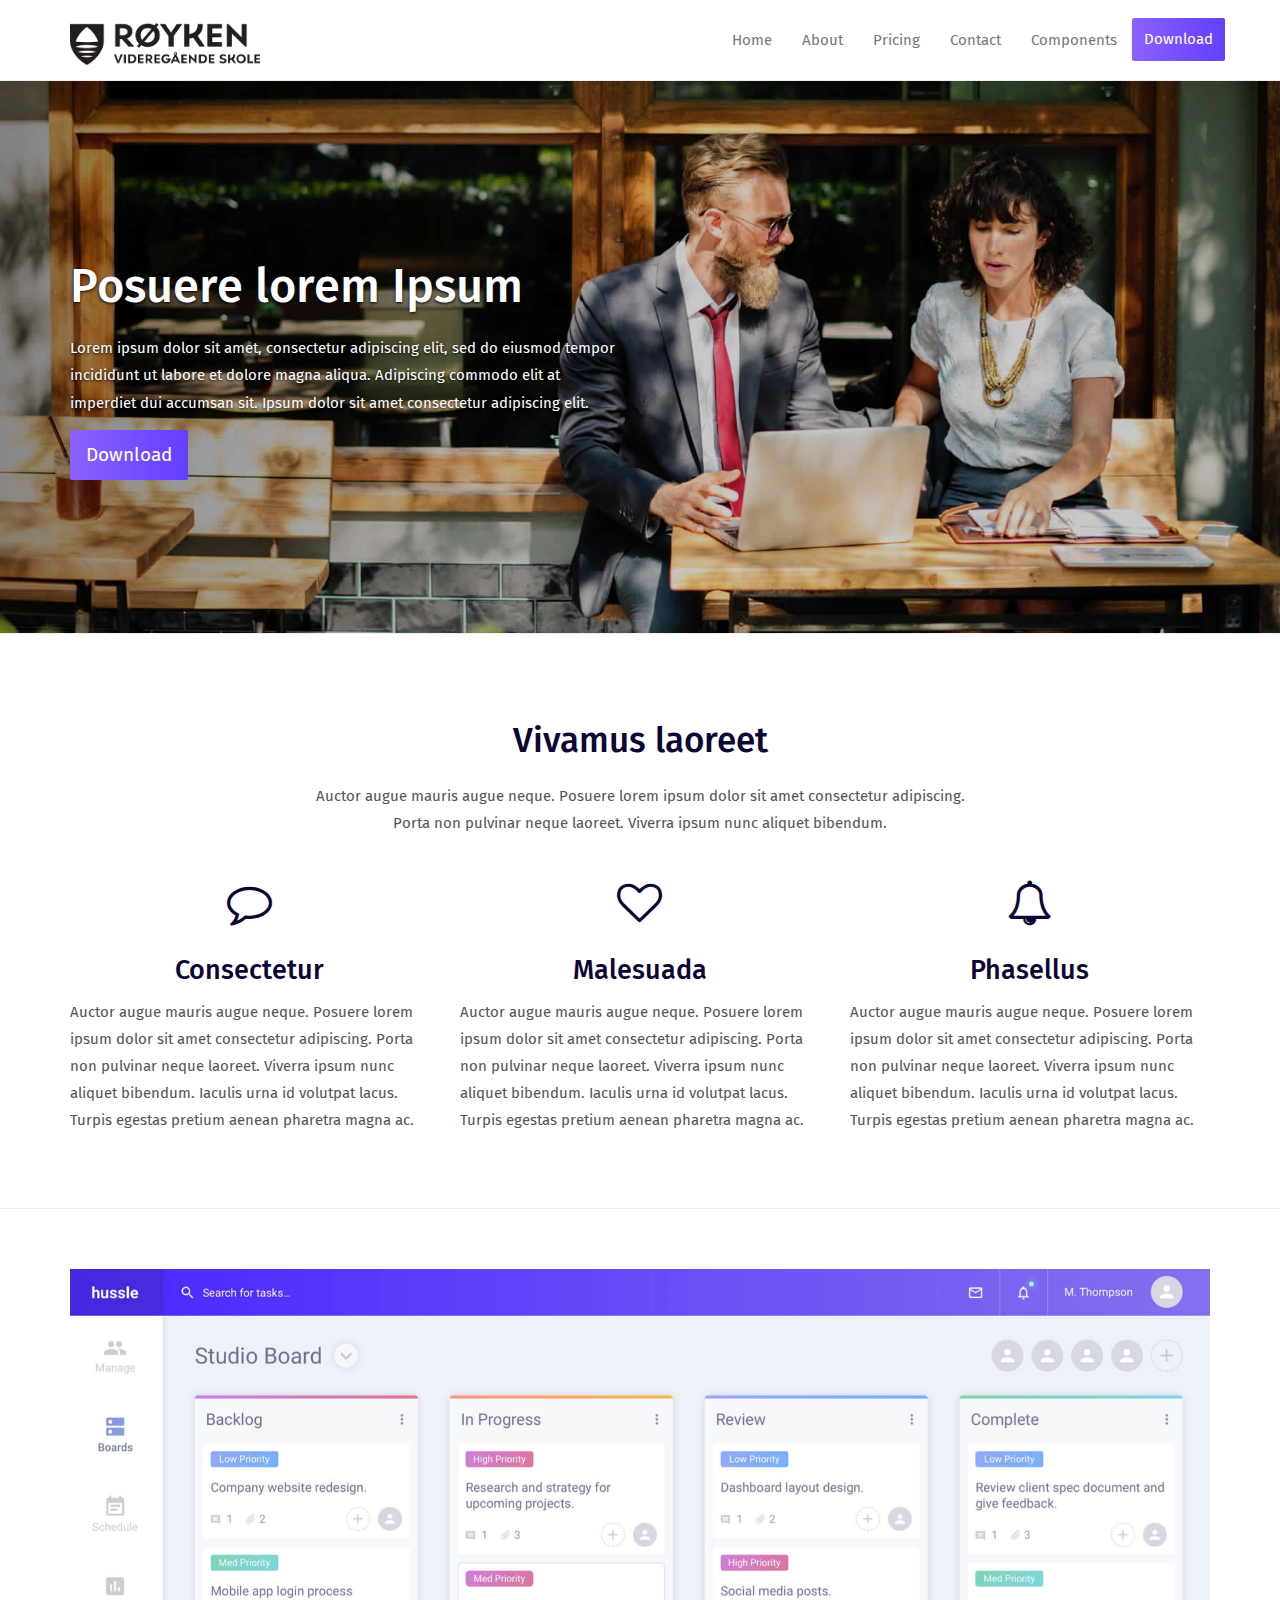
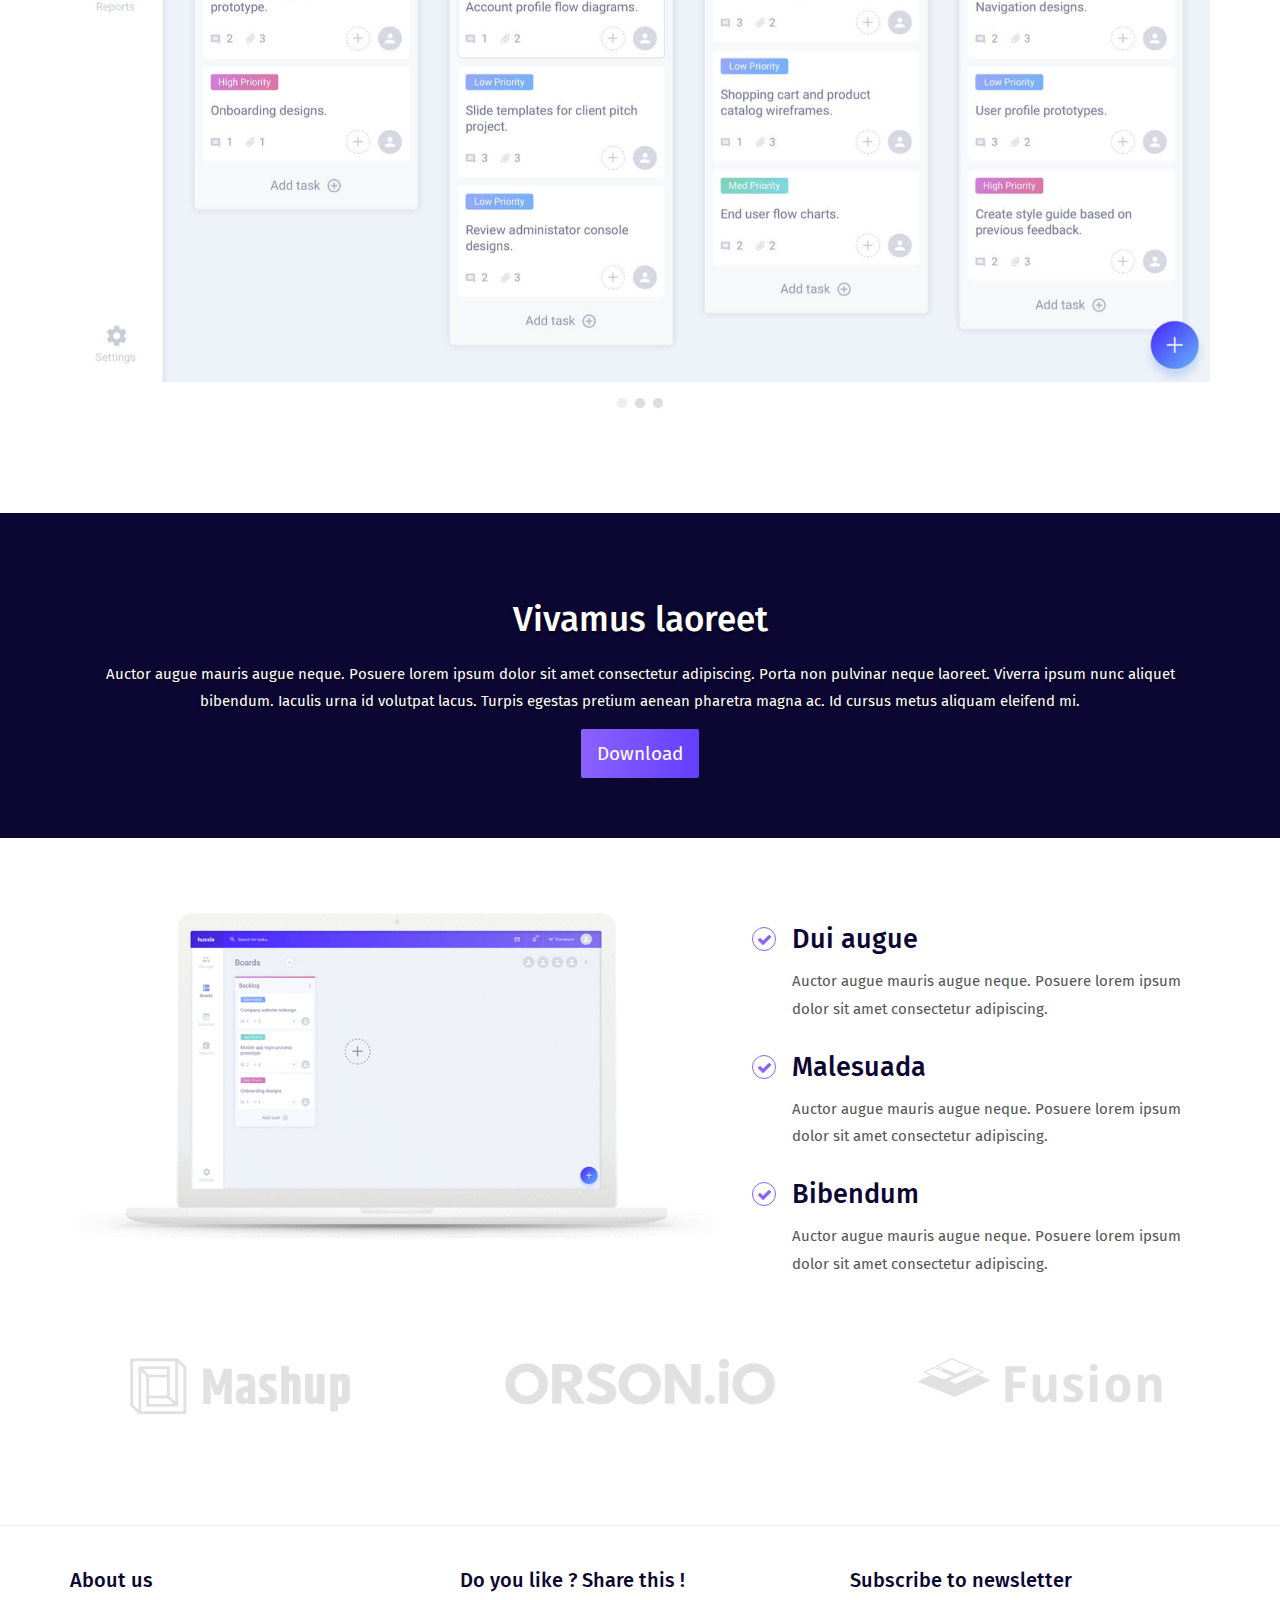
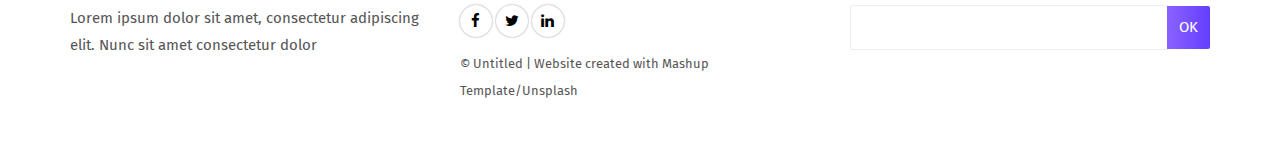
==== commit a8925b8d: "noen filer er oppdatert" ====
--- a/index.html
+++ b/index.html
@@ -5,21 +5,18 @@
   <meta charset="UTF-8">
   <meta content="IE=edge" http-equiv="X-UA-Compatible">
   <meta content="width=device-width,initial-scale=1" name="viewport">
-  <meta content="description" name="description">
-  <meta name="google" content="notranslate" />
-  <meta content="Mashup templates have been developped by Orson.io team" name="author">
-
-  <!-- Disable tap highlight on IE -->
-  <meta name="msapplication-tap-highlight" content="no">
+  <meta content="description" name="royken vgs">
+  <meta content="Serdar Durmus" name="author">
+
   
   <link href="./assets/apple-touch-icon.png" rel="apple-touch-icon">
   <link href="./assets/favicon.ico" rel="icon">
 
  
 
-  <title>Title page</title>  
-
-<link href="./main.a3f694c0.css" rel="stylesheet"></head>
+  <title>interaktive_historie</title>  
+
+<link href="./style.css" rel="stylesheet"></head>
 
 <body>
 
@@ -35,7 +32,7 @@
           <span class="icon-bar"></span>
         </button>
         <a class="navbar-brand" href="./index.html" title="">
-          <img src="./assets/images/mashuptemplate.svg" class="navbar-logo-img" alt="">
+          <img width="40%" src="./assets/images/roykenvgs_logo.png" class="navbar-logo-img" alt="">
         </a>
       </div>
 
--- a/style.css
+++ b/style.css
@@ -0,0 +1,9 @@
+@import url(https://fonts.googleapis.com/css?family=La+Belle+Aurore|Fira+Sans:400,700);@import url(https://maxcdn.bootstrapcdn.com/font-awesome/4.7.0/css/font-awesome.min.css);/*!
+ * Bootstrap v3.3.7 (http://getbootstrap.com)
+ * Copyright 2011-2016 Twitter, Inc.
+ * Licensed under MIT (https://github.com/twbs/bootstrap/blob/master/LICENSE)
+ */
+/*! normalize.css v3.0.3 | MIT License | github.com/necolas/normalize.css */html{font-family:sans-serif;-ms-text-size-adjust:100%;-webkit-text-size-adjust:100%}body{margin:0}article,aside,details,figcaption,figure,footer,header,hgroup,main,menu,nav,section,summary{display:block}audio,canvas,progress,video{display:inline-block;vertical-align:baseline}audio:not([controls]){display:none;height:0}[hidden],template{display:none}a{background-color:transparent}a:active,a:hover{outline:0}abbr[title]{border-bottom:1px dotted}b,strong{font-weight:700}dfn{font-style:italic}h1{font-size:2em;margin:.67em 0}mark{background:#ff0;color:#000}small{font-size:80%}sub,sup{font-size:75%;line-height:0;position:relative;vertical-align:baseline}sup{top:-.5em}sub{bottom:-.25em}img{border:0}svg:not(:root){overflow:hidden}figure{margin:1em 40px}hr{box-sizing:content-box;height:0}pre{overflow:auto}code,kbd,pre,samp{font-family:monospace,monospace;font-size:1em}button,input,optgroup,select,textarea{color:inherit;font:inherit;margin:0}button{overflow:visible}button,select{text-transform:none}button,html input[type=button],input[type=reset],input[type=submit]{-webkit-appearance:button;cursor:pointer}button[disabled],html input[disabled]{cursor:default}button::-moz-focus-inner,input::-moz-focus-inner{border:0;padding:0}input{line-height:normal}input[type=checkbox],input[type=radio]{box-sizing:border-box;padding:0}input[type=number]::-webkit-inner-spin-button,input[type=number]::-webkit-outer-spin-button{height:auto}input[type=search]{-webkit-appearance:textfield;box-sizing:content-box}input[type=search]::-webkit-search-cancel-button,input[type=search]::-webkit-search-decoration{-webkit-appearance:none}fieldset{border:1px solid silver;margin:0 2px;padding:.35em .625em .75em}textarea{overflow:auto}optgroup{font-weight:700}table{border-collapse:collapse;border-spacing:0}td,th{padding:0}
+
+/*! Source: https://github.com/h5bp/html5-boilerplate/blob/master/src/css/main.css */@media print{*,:after,:before{background:transparent!important;color:#000!important;box-shadow:none!important;text-shadow:none!important}a,a:visited{text-decoration:underline}a[href]:after{content:" (" attr(href) ")"}abbr[title]:after{content:" (" attr(title) ")"}a[href^="#"]:after,a[href^="javascript:"]:after{content:""}blockquote,pre{border:1px solid #999;page-break-inside:avoid}thead{display:table-header-group}img,tr{page-break-inside:avoid}img{max-width:100%!important}h2,h3,p{orphans:3;widows:3}h2,h3{page-break-after:avoid}.navbar{display:none}.btn>.caret,.dropup>.btn>.caret{border-top-color:#000!important}.label{border:1px solid #000}.table{border-collapse:collapse!important}.table td,.table th{background-color:#fff!important}.table-bordered td,.table-bordered th{border:1px solid #ddd!important}}*,:after,:before{-webkit-box-sizing:border-box;-moz-box-sizing:border-box;box-sizing:border-box}html{font-size:10px;-webkit-tap-highlight-color:transparent}body{font-family:Fira Sans,Helvetica,Arial,sans-serif;font-size:15px;line-height:1.81;color:#555;background-color:#fff}button,input,select,textarea{font-family:inherit;font-size:inherit;line-height:inherit}a{color:#8b62ff;text-decoration:none}a:focus,a:hover{color:#5216ff;text-decoration:underline}a:focus{outline:5px auto -webkit-focus-ring-color;outline-offset:-2px}figure{margin:0}img{vertical-align:middle}.img-responsive{display:block;max-width:100%;height:auto}.img-rounded{border-radius:2px}.img-thumbnail{padding:4px;line-height:1.81;background-color:#fff;border:1px solid #ddd;border-radius:2px;-webkit-transition:all .2s ease-in-out;-o-transition:all .2s ease-in-out;transition:all .2s ease-in-out;display:inline-block;max-width:100%;height:auto}.img-circle{border-radius:50%}hr{margin-top:27px;margin-bottom:27px;border:0;border-top:1px solid #eee}.sr-only{position:absolute;width:1px;height:1px;margin:-1px;padding:0;overflow:hidden;clip:rect(0,0,0,0);border:0}.sr-only-focusable:active,.sr-only-focusable:focus{position:static;width:auto;height:auto;margin:0;overflow:visible;clip:auto}[role=button]{cursor:pointer}.h1,.h2,.h3,.h4,.h5,.h6,h1,h2,h3,h4,h5,h6{font-family:inherit;font-weight:500;line-height:1.1;color:#0c0633}.h1 .small,.h1 small,.h2 .small,.h2 small,.h3 .small,.h3 small,.h4 .small,.h4 small,.h5 .small,.h5 small,.h6 .small,.h6 small,h1 .small,h1 small,h2 .small,h2 small,h3 .small,h3 small,h4 .small,h4 small,h5 .small,h5 small,h6 .small,h6 small{font-weight:400;line-height:1;color:#777}.h1,.h2,.h3,h1,h2,h3{margin-top:27px;margin-bottom:13.5px}.h1 .small,.h1 small,.h2 .small,.h2 small,.h3 .small,.h3 small,h1 .small,h1 small,h2 .small,h2 small,h3 .small,h3 small{font-size:65%}.h4,.h5,.h6,h4,h5,h6{margin-top:13.5px;margin-bottom:13.5px}.h4 .small,.h4 small,.h5 .small,.h5 small,.h6 .small,.h6 small,h4 .small,h4 small,h5 .small,h5 small,h6 .small,h6 small{font-size:75%}.h1,h1{font-size:47px}.h2,h2{font-size:35px}.h3,h3{font-size:27px}.h4,h4{font-size:20px}.h5,h5{font-size:15px}.h6,h6{font-size:13px}p{margin:0 0 13.5px}.lead{margin-bottom:27px;font-size:17px;font-weight:300;line-height:1.4}@media (min-width:768px){.lead{font-size:22.5px}}.small,small{font-size:86%}.mark,mark{background-color:#fcf8e3;padding:.2em}.text-left{text-align:left}.text-right{text-align:right}.text-center{text-align:center}.text-justify{text-align:justify}.text-nowrap{white-space:nowrap}.text-lowercase{text-transform:lowercase}.initialism,.text-uppercase{text-transform:uppercase}.text-capitalize{text-transform:capitalize}.text-muted{color:#777}.text-primary{color:#8b62ff}a.text-primary:focus,a.text-primary:hover{color:#652fff}.text-success{color:#fff}a.text-success:focus,a.text-success:hover{color:#e6e6e6}.text-info{color:#31708f}a.text-info:focus,a.text-info:hover{color:#245269}.text-warning{color:#8a6d3b}a.text-warning:focus,a.text-warning:hover{color:#66512c}.text-danger{color:#fff}a.text-danger:focus,a.text-danger:hover{color:#e6e6e6}.bg-primary{color:#fff;background-color:#8b62ff}a.bg-primary:focus,a.bg-primary:hover{background-color:#652fff}.bg-success{background-color:#005bff}a.bg-success:focus,a.bg-success:hover{background-color:#0049cc}.bg-info{background-color:#d9edf7}a.bg-info:focus,a.bg-info:hover{background-color:#afd9ee}.bg-warning{background-color:#fcf8e3}a.bg-warning:focus,a.bg-warning:hover{background-color:#f7ecb5}.bg-danger{background-color:#fe6767}a.bg-danger:focus,a.bg-danger:hover{background-color:#fe3434}.page-header{padding-bottom:12.5px;margin:54px 0 27px;border-bottom:1px solid #eee}ol,ul{margin-top:0;margin-bottom:13.5px}ol ol,ol ul,ul ol,ul ul{margin-bottom:0}.list-inline,.list-unstyled{padding-left:0;list-style:none}.list-inline{margin-left:-5px}.list-inline>li{display:inline-block;padding-left:5px;padding-right:5px}dl{margin-top:0;margin-bottom:27px}dd,dt{line-height:1.81}dt{font-weight:700}dd{margin-left:0}.dl-horizontal dd:after,.dl-horizontal dd:before{content:" ";display:table}.dl-horizontal dd:after{clear:both}@media (min-width:768px){.dl-horizontal dt{float:left;width:160px;clear:left;text-align:right;overflow:hidden;text-overflow:ellipsis;white-space:nowrap}.dl-horizontal dd{margin-left:180px}}abbr[data-original-title],abbr[title]{cursor:help;border-bottom:1px dotted #777}.initialism{font-size:90%}blockquote{padding:13.5px 27px;margin:0 0 27px;font-size:18.75px;border-left:5px solid #eee}blockquote ol:last-child,blockquote p:last-child,blockquote ul:last-child{margin-bottom:0}blockquote .small,blockquote footer,blockquote small{display:block;font-size:80%;line-height:1.81;color:#777}blockquote .small:before,blockquote footer:before,blockquote small:before{content:"\2014   \A0"}.blockquote-reverse,blockquote.pull-right{padding-right:15px;padding-left:0;border-right:5px solid #eee;border-left:0;text-align:right}.blockquote-reverse .small:before,.blockquote-reverse footer:before,.blockquote-reverse small:before,blockquote.pull-right .small:before,blockquote.pull-right footer:before,blockquote.pull-right small:before{content:""}.blockquote-reverse .small:after,.blockquote-reverse footer:after,.blockquote-reverse small:after,blockquote.pull-right .small:after,blockquote.pull-right footer:after,blockquote.pull-right small:after{content:"\A0   \2014"}address{margin-bottom:27px;font-style:normal;line-height:1.81}code,kbd,pre,samp{font-family:Menlo,Monaco,Consolas,Courier New,monospace}code{color:#c7254e;background-color:#f9f2f4}code,kbd{padding:2px 4px;font-size:90%;border-radius:2px}kbd{color:#fff;background-color:#333;box-shadow:inset 0 -1px 0 rgba(0,0,0,.25)}kbd kbd{padding:0;font-size:100%;font-weight:700;box-shadow:none}pre{display:block;padding:13px;margin:0 0 13.5px;font-size:14px;line-height:1.81;word-break:break-all;word-wrap:break-word;color:#333;background-color:#f5f5f5;border:1px solid #ccc;border-radius:2px}pre code{padding:0;font-size:inherit;color:inherit;white-space:pre-wrap;background-color:transparent;border-radius:0}.pre-scrollable{max-height:340px;overflow-y:scroll}.container{margin-right:auto;margin-left:auto;padding-left:15px;padding-right:15px}.container:after,.container:before{content:" ";display:table}.container:after{clear:both}@media (min-width:768px){.container{width:750px}}@media (min-width:992px){.container{width:970px}}@media (min-width:1200px){.container{width:1170px}}.container-fluid{margin-right:auto;margin-left:auto;padding-left:15px;padding-right:15px}.container-fluid:after,.container-fluid:before{content:" ";display:table}.container-fluid:after{clear:both}.row{margin-left:-15px;margin-right:-15px}.row:after,.row:before{content:" ";display:table}.row:after{clear:both}.col-lg-1,.col-lg-2,.col-lg-3,.col-lg-4,.col-lg-5,.col-lg-6,.col-lg-7,.col-lg-8,.col-lg-9,.col-lg-10,.col-lg-11,.col-lg-12,.col-md-1,.col-md-2,.col-md-3,.col-md-4,.col-md-5,.col-md-6,.col-md-7,.col-md-8,.col-md-9,.col-md-10,.col-md-11,.col-md-12,.col-sm-1,.col-sm-2,.col-sm-3,.col-sm-4,.col-sm-5,.col-sm-6,.col-sm-7,.col-sm-8,.col-sm-9,.col-sm-10,.col-sm-11,.col-sm-12,.col-xs-1,.col-xs-2,.col-xs-3,.col-xs-4,.col-xs-5,.col-xs-6,.col-xs-7,.col-xs-8,.col-xs-9,.col-xs-10,.col-xs-11,.col-xs-12{position:relative;min-height:1px;padding-left:15px;padding-right:15px}.col-xs-1,.col-xs-2,.col-xs-3,.col-xs-4,.col-xs-5,.col-xs-6,.col-xs-7,.col-xs-8,.col-xs-9,.col-xs-10,.col-xs-11,.col-xs-12{float:left}.col-xs-1{width:8.33333%}.col-xs-2{width:16.66667%}.col-xs-3{width:25%}.col-xs-4{width:33.33333%}.col-xs-5{width:41.66667%}.col-xs-6{width:50%}.col-xs-7{width:58.33333%}.col-xs-8{width:66.66667%}.col-xs-9{width:75%}.col-xs-10{width:83.33333%}.col-xs-11{width:91.66667%}.col-xs-12{width:100%}.col-xs-pull-0{right:auto}.col-xs-pull-1{right:8.33333%}.col-xs-pull-2{right:16.66667%}.col-xs-pull-3{right:25%}.col-xs-pull-4{right:33.33333%}.col-xs-pull-5{right:41.66667%}.col-xs-pull-6{right:50%}.col-xs-pull-7{right:58.33333%}.col-xs-pull-8{right:66.66667%}.col-xs-pull-9{right:75%}.col-xs-pull-10{right:83.33333%}.col-xs-pull-11{right:91.66667%}.col-xs-pull-12{right:100%}.col-xs-push-0{left:auto}.col-xs-push-1{left:8.33333%}.col-xs-push-2{left:16.66667%}.col-xs-push-3{left:25%}.col-xs-push-4{left:33.33333%}.col-xs-push-5{left:41.66667%}.col-xs-push-6{left:50%}.col-xs-push-7{left:58.33333%}.col-xs-push-8{left:66.66667%}.col-xs-push-9{left:75%}.col-xs-push-10{left:83.33333%}.col-xs-push-11{left:91.66667%}.col-xs-push-12{left:100%}.col-xs-offset-0{margin-left:0}.col-xs-offset-1{margin-left:8.33333%}.col-xs-offset-2{margin-left:16.66667%}.col-xs-offset-3{margin-left:25%}.col-xs-offset-4{margin-left:33.33333%}.col-xs-offset-5{margin-left:41.66667%}.col-xs-offset-6{margin-left:50%}.col-xs-offset-7{margin-left:58.33333%}.col-xs-offset-8{margin-left:66.66667%}.col-xs-offset-9{margin-left:75%}.col-xs-offset-10{margin-left:83.33333%}.col-xs-offset-11{margin-left:91.66667%}.col-xs-offset-12{margin-left:100%}@media (min-width:768px){.col-sm-1,.col-sm-2,.col-sm-3,.col-sm-4,.col-sm-5,.col-sm-6,.col-sm-7,.col-sm-8,.col-sm-9,.col-sm-10,.col-sm-11,.col-sm-12{float:left}.col-sm-1{width:8.33333%}.col-sm-2{width:16.66667%}.col-sm-3{width:25%}.col-sm-4{width:33.33333%}.col-sm-5{width:41.66667%}.col-sm-6{width:50%}.col-sm-7{width:58.33333%}.col-sm-8{width:66.66667%}.col-sm-9{width:75%}.col-sm-10{width:83.33333%}.col-sm-11{width:91.66667%}.col-sm-12{width:100%}.col-sm-pull-0{right:auto}.col-sm-pull-1{right:8.33333%}.col-sm-pull-2{right:16.66667%}.col-sm-pull-3{right:25%}.col-sm-pull-4{right:33.33333%}.col-sm-pull-5{right:41.66667%}.col-sm-pull-6{right:50%}.col-sm-pull-7{right:58.33333%}.col-sm-pull-8{right:66.66667%}.col-sm-pull-9{right:75%}.col-sm-pull-10{right:83.33333%}.col-sm-pull-11{right:91.66667%}.col-sm-pull-12{right:100%}.col-sm-push-0{left:auto}.col-sm-push-1{left:8.33333%}.col-sm-push-2{left:16.66667%}.col-sm-push-3{left:25%}.col-sm-push-4{left:33.33333%}.col-sm-push-5{left:41.66667%}.col-sm-push-6{left:50%}.col-sm-push-7{left:58.33333%}.col-sm-push-8{left:66.66667%}.col-sm-push-9{left:75%}.col-sm-push-10{left:83.33333%}.col-sm-push-11{left:91.66667%}.col-sm-push-12{left:100%}.col-sm-offset-0{margin-left:0}.col-sm-offset-1{margin-left:8.33333%}.col-sm-offset-2{margin-left:16.66667%}.col-sm-offset-3{margin-left:25%}.col-sm-offset-4{margin-left:33.33333%}.col-sm-offset-5{margin-left:41.66667%}.col-sm-offset-6{margin-left:50%}.col-sm-offset-7{margin-left:58.33333%}.col-sm-offset-8{margin-left:66.66667%}.col-sm-offset-9{margin-left:75%}.col-sm-offset-10{margin-left:83.33333%}.col-sm-offset-11{margin-left:91.66667%}.col-sm-offset-12{margin-left:100%}}@media (min-width:992px){.col-md-1,.col-md-2,.col-md-3,.col-md-4,.col-md-5,.col-md-6,.col-md-7,.col-md-8,.col-md-9,.col-md-10,.col-md-11,.col-md-12{float:left}.col-md-1{width:8.33333%}.col-md-2{width:16.66667%}.col-md-3{width:25%}.col-md-4{width:33.33333%}.col-md-5{width:41.66667%}.col-md-6{width:50%}.col-md-7{width:58.33333%}.col-md-8{width:66.66667%}.col-md-9{width:75%}.col-md-10{width:83.33333%}.col-md-11{width:91.66667%}.col-md-12{width:100%}.col-md-pull-0{right:auto}.col-md-pull-1{right:8.33333%}.col-md-pull-2{right:16.66667%}.col-md-pull-3{right:25%}.col-md-pull-4{right:33.33333%}.col-md-pull-5{right:41.66667%}.col-md-pull-6{right:50%}.col-md-pull-7{right:58.33333%}.col-md-pull-8{right:66.66667%}.col-md-pull-9{right:75%}.col-md-pull-10{right:83.33333%}.col-md-pull-11{right:91.66667%}.col-md-pull-12{right:100%}.col-md-push-0{left:auto}.col-md-push-1{left:8.33333%}.col-md-push-2{left:16.66667%}.col-md-push-3{left:25%}.col-md-push-4{left:33.33333%}.col-md-push-5{left:41.66667%}.col-md-push-6{left:50%}.col-md-push-7{left:58.33333%}.col-md-push-8{left:66.66667%}.col-md-push-9{left:75%}.col-md-push-10{left:83.33333%}.col-md-push-11{left:91.66667%}.col-md-push-12{left:100%}.col-md-offset-0{margin-left:0}.col-md-offset-1{margin-left:8.33333%}.col-md-offset-2{margin-left:16.66667%}.col-md-offset-3{margin-left:25%}.col-md-offset-4{margin-left:33.33333%}.col-md-offset-5{margin-left:41.66667%}.col-md-offset-6{margin-left:50%}.col-md-offset-7{margin-left:58.33333%}.col-md-offset-8{margin-left:66.66667%}.col-md-offset-9{margin-left:75%}.col-md-offset-10{margin-left:83.33333%}.col-md-offset-11{margin-left:91.66667%}.col-md-offset-12{margin-left:100%}}@media (min-width:1200px){.col-lg-1,.col-lg-2,.col-lg-3,.col-lg-4,.col-lg-5,.col-lg-6,.col-lg-7,.col-lg-8,.col-lg-9,.col-lg-10,.col-lg-11,.col-lg-12{float:left}.col-lg-1{width:8.33333%}.col-lg-2{width:16.66667%}.col-lg-3{width:25%}.col-lg-4{width:33.33333%}.col-lg-5{width:41.66667%}.col-lg-6{width:50%}.col-lg-7{width:58.33333%}.col-lg-8{width:66.66667%}.col-lg-9{width:75%}.col-lg-10{width:83.33333%}.col-lg-11{width:91.66667%}.col-lg-12{width:100%}.col-lg-pull-0{right:auto}.col-lg-pull-1{right:8.33333%}.col-lg-pull-2{right:16.66667%}.col-lg-pull-3{right:25%}.col-lg-pull-4{right:33.33333%}.col-lg-pull-5{right:41.66667%}.col-lg-pull-6{right:50%}.col-lg-pull-7{right:58.33333%}.col-lg-pull-8{right:66.66667%}.col-lg-pull-9{right:75%}.col-lg-pull-10{right:83.33333%}.col-lg-pull-11{right:91.66667%}.col-lg-pull-12{right:100%}.col-lg-push-0{left:auto}.col-lg-push-1{left:8.33333%}.col-lg-push-2{left:16.66667%}.col-lg-push-3{left:25%}.col-lg-push-4{left:33.33333%}.col-lg-push-5{left:41.66667%}.col-lg-push-6{left:50%}.col-lg-push-7{left:58.33333%}.col-lg-push-8{left:66.66667%}.col-lg-push-9{left:75%}.col-lg-push-10{left:83.33333%}.col-lg-push-11{left:91.66667%}.col-lg-push-12{left:100%}.col-lg-offset-0{margin-left:0}.col-lg-offset-1{margin-left:8.33333%}.col-lg-offset-2{margin-left:16.66667%}.col-lg-offset-3{margin-left:25%}.col-lg-offset-4{margin-left:33.33333%}.col-lg-offset-5{margin-left:41.66667%}.col-lg-offset-6{margin-left:50%}.col-lg-offset-7{margin-left:58.33333%}.col-lg-offset-8{margin-left:66.66667%}.col-lg-offset-9{margin-left:75%}.col-lg-offset-10{margin-left:83.33333%}.col-lg-offset-11{margin-left:91.66667%}.col-lg-offset-12{margin-left:100%}}table{background-color:transparent}caption{padding-top:8px;padding-bottom:8px;color:#777}caption,th{text-align:left}.table{width:100%;max-width:100%;margin-bottom:27px}.table>tbody>tr>td,.table>tbody>tr>th,.table>tfoot>tr>td,.table>tfoot>tr>th,.table>thead>tr>td,.table>thead>tr>th{padding:8px;line-height:1.81;vertical-align:top;border-top:1px solid #ddd}.table>thead>tr>th{vertical-align:bottom;border-bottom:2px solid #ddd}.table>caption+thead>tr:first-child>td,.table>caption+thead>tr:first-child>th,.table>colgroup+thead>tr:first-child>td,.table>colgroup+thead>tr:first-child>th,.table>thead:first-child>tr:first-child>td,.table>thead:first-child>tr:first-child>th{border-top:0}.table>tbody+tbody{border-top:2px solid #ddd}.table .table{background-color:#fff}.table-condensed>tbody>tr>td,.table-condensed>tbody>tr>th,.table-condensed>tfoot>tr>td,.table-condensed>tfoot>tr>th,.table-condensed>thead>tr>td,.table-condensed>thead>tr>th{padding:5px}.table-bordered,.table-bordered>tbody>tr>td,.table-bordered>tbody>tr>th,.table-bordered>tfoot>tr>td,.table-bordered>tfoot>tr>th,.table-bordered>thead>tr>td,.table-bordered>thead>tr>th{border:1px solid #ddd}.table-bordered>thead>tr>td,.table-bordered>thead>tr>th{border-bottom-width:2px}.table-striped>tbody>tr:nth-of-type(odd){background-color:#f9f9f9}.table-hover>tbody>tr:hover{background-color:#f5f5f5}table col[class*=col-]{position:static;float:none;display:table-column}table td[class*=col-],table th[class*=col-]{position:static;float:none;display:table-cell}.table>tbody>tr.active>td,.table>tbody>tr.active>th,.table>tbody>tr>td.active,.table>tbody>tr>th.active,.table>tfoot>tr.active>td,.table>tfoot>tr.active>th,.table>tfoot>tr>td.active,.table>tfoot>tr>th.active,.table>thead>tr.active>td,.table>thead>tr.active>th,.table>thead>tr>td.active,.table>thead>tr>th.active{background-color:#f5f5f5}.table-hover>tbody>tr.active:hover>td,.table-hover>tbody>tr.active:hover>th,.table-hover>tbody>tr:hover>.active,.table-hover>tbody>tr>td.active:hover,.table-hover>tbody>tr>th.active:hover{background-color:#e8e8e8}.table>tbody>tr.success>td,.table>tbody>tr.success>th,.table>tbody>tr>td.success,.table>tbody>tr>th.success,.table>tfoot>tr.success>td,.table>tfoot>tr.success>th,.table>tfoot>tr>td.success,.table>tfoot>tr>th.success,.table>thead>tr.success>td,.table>thead>tr.success>th,.table>thead>tr>td.success,.table>thead>tr>th.success{background-color:#005bff}.table-hover>tbody>tr.success:hover>td,.table-hover>tbody>tr.success:hover>th,.table-hover>tbody>tr:hover>.success,.table-hover>tbody>tr>td.success:hover,.table-hover>tbody>tr>th.success:hover{background-color:#0052e6}.table>tbody>tr.info>td,.table>tbody>tr.info>th,.table>tbody>tr>td.info,.table>tbody>tr>th.info,.table>tfoot>tr.info>td,.table>tfoot>tr.info>th,.table>tfoot>tr>td.info,.table>tfoot>tr>th.info,.table>thead>tr.info>td,.table>thead>tr.info>th,.table>thead>tr>td.info,.table>thead>tr>th.info{background-color:#d9edf7}.table-hover>tbody>tr.info:hover>td,.table-hover>tbody>tr.info:hover>th,.table-hover>tbody>tr:hover>.info,.table-hover>tbody>tr>td.info:hover,.table-hover>tbody>tr>th.info:hover{background-color:#c4e3f3}.table>tbody>tr.warning>td,.table>tbody>tr.warning>th,.table>tbody>tr>td.warning,.table>tbody>tr>th.warning,.table>tfoot>tr.warning>td,.table>tfoot>tr.warning>th,.table>tfoot>tr>td.warning,.table>tfoot>tr>th.warning,.table>thead>tr.warning>td,.table>thead>tr.warning>th,.table>thead>tr>td.warning,.table>thead>tr>th.warning{background-color:#fcf8e3}.table-hover>tbody>tr.warning:hover>td,.table-hover>tbody>tr.warning:hover>th,.table-hover>tbody>tr:hover>.warning,.table-hover>tbody>tr>td.warning:hover,.table-hover>tbody>tr>th.warning:hover{background-color:#faf2cc}.table>tbody>tr.danger>td,.table>tbody>tr.danger>th,.table>tbody>tr>td.danger,.table>tbody>tr>th.danger,.table>tfoot>tr.danger>td,.table>tfoot>tr.danger>th,.table>tfoot>tr>td.danger,.table>tfoot>tr>th.danger,.table>thead>tr.danger>td,.table>thead>tr.danger>th,.table>thead>tr>td.danger,.table>thead>tr>th.danger{background-color:#fe6767}.table-hover>tbody>tr.danger:hover>td,.table-hover>tbody>tr.danger:hover>th,.table-hover>tbody>tr:hover>.danger,.table-hover>tbody>tr>td.danger:hover,.table-hover>tbody>tr>th.danger:hover{background-color:#fe4e4e}.table-responsive{overflow-x:auto;min-height:.01%}@media screen and (max-width:767px){.table-responsive{width:100%;margin-bottom:20.25px;overflow-y:hidden;-ms-overflow-style:-ms-autohiding-scrollbar;border:1px solid #ddd}.table-responsive>.table{margin-bottom:0}.table-responsive>.table>tbody>tr>td,.table-responsive>.table>tbody>tr>th,.table-responsive>.table>tfoot>tr>td,.table-responsive>.table>tfoot>tr>th,.table-responsive>.table>thead>tr>td,.table-responsive>.table>thead>tr>th{white-space:nowrap}.table-responsive>.table-bordered{border:0}.table-responsive>.table-bordered>tbody>tr>td:first-child,.table-responsive>.table-bordered>tbody>tr>th:first-child,.table-responsive>.table-bordered>tfoot>tr>td:first-child,.table-responsive>.table-bordered>tfoot>tr>th:first-child,.table-responsive>.table-bordered>thead>tr>td:first-child,.table-responsive>.table-bordered>thead>tr>th:first-child{border-left:0}.table-responsive>.table-bordered>tbody>tr>td:last-child,.table-responsive>.table-bordered>tbody>tr>th:last-child,.table-responsive>.table-bordered>tfoot>tr>td:last-child,.table-responsive>.table-bordered>tfoot>tr>th:last-child,.table-responsive>.table-bordered>thead>tr>td:last-child,.table-responsive>.table-bordered>thead>tr>th:last-child{border-right:0}.table-responsive>.table-bordered>tbody>tr:last-child>td,.table-responsive>.table-bordered>tbody>tr:last-child>th,.table-responsive>.table-bordered>tfoot>tr:last-child>td,.table-responsive>.table-bordered>tfoot>tr:last-child>th{border-bottom:0}}fieldset{margin:0;min-width:0}fieldset,legend{padding:0;border:0}legend{display:block;width:100%;margin-bottom:27px;font-size:22.5px;line-height:inherit;color:#333;border-bottom:1px solid #e5e5e5}label{display:inline-block;max-width:100%;margin-bottom:5px;font-weight:700}input[type=search]{-webkit-box-sizing:border-box;-moz-box-sizing:border-box;box-sizing:border-box}input[type=checkbox],input[type=radio]{margin:4px 0 0;margin-top:1px\9;line-height:normal}input[type=file]{display:block}input[type=range]{display:block;width:100%}select[multiple],select[size]{height:auto}input[type=checkbox]:focus,input[type=file]:focus,input[type=radio]:focus{outline:5px auto -webkit-focus-ring-color;outline-offset:-2px}output{padding-top:9px}.form-control,output{display:block;font-size:15px;line-height:1.81;color:#555}.form-control{width:100%;height:45px;padding:8px 12px;background-color:#fff;background-image:none;border:1px solid #eee;border-radius:2px;-webkit-box-shadow:inset 0 1px 1px rgba(0,0,0,.075);box-shadow:inset 0 1px 1px rgba(0,0,0,.075);-webkit-transition:border-color .15s ease-in-out,box-shadow .15s ease-in-out;-o-transition:border-color ease-in-out .15s,box-shadow ease-in-out .15s;transition:border-color .15s ease-in-out,box-shadow .15s ease-in-out}.form-control:focus{border-color:#66afe9;outline:0;-webkit-box-shadow:inset 0 1px 1px rgba(0,0,0,.075),0 0 8px rgba(102,175,233,.6);box-shadow:inset 0 1px 1px rgba(0,0,0,.075),0 0 8px rgba(102,175,233,.6)}.form-control::-moz-placeholder{color:#999;opacity:1}.form-control:-ms-input-placeholder{color:#999}.form-control::-webkit-input-placeholder{color:#999}.form-control::-ms-expand{border:0;background-color:transparent}.form-control[disabled],.form-control[readonly],fieldset[disabled] .form-control{background-color:#eee;opacity:1}.form-control[disabled],fieldset[disabled] .form-control{cursor:not-allowed}textarea.form-control{height:auto}input[type=search]{-webkit-appearance:none}@media screen and (-webkit-min-device-pixel-ratio:0){input[type=date].form-control,input[type=datetime-local].form-control,input[type=month].form-control,input[type=time].form-control{line-height:45px}.input-group-sm>.input-group-btn>input[type=date].btn,.input-group-sm>.input-group-btn>input[type=datetime-local].btn,.input-group-sm>.input-group-btn>input[type=month].btn,.input-group-sm>.input-group-btn>input[type=time].btn,.input-group-sm>input[type=date].form-control,.input-group-sm>input[type=date].input-group-addon,.input-group-sm>input[type=datetime-local].form-control,.input-group-sm>input[type=datetime-local].input-group-addon,.input-group-sm>input[type=month].form-control,.input-group-sm>input[type=month].input-group-addon,.input-group-sm>input[type=time].form-control,.input-group-sm>input[type=time].input-group-addon,.input-group-sm input[type=date],.input-group-sm input[type=datetime-local],.input-group-sm input[type=month],.input-group-sm input[type=time],input[type=date].input-sm,input[type=datetime-local].input-sm,input[type=month].input-sm,input[type=time].input-sm{line-height:33px}.input-group-lg>.input-group-btn>input[type=date].btn,.input-group-lg>.input-group-btn>input[type=datetime-local].btn,.input-group-lg>.input-group-btn>input[type=month].btn,.input-group-lg>.input-group-btn>input[type=time].btn,.input-group-lg>input[type=date].form-control,.input-group-lg>input[type=date].input-group-addon,.input-group-lg>input[type=datetime-local].form-control,.input-group-lg>input[type=datetime-local].input-group-addon,.input-group-lg>input[type=month].form-control,.input-group-lg>input[type=month].input-group-addon,.input-group-lg>input[type=time].form-control,.input-group-lg>input[type=time].input-group-addon,.input-group-lg input[type=date],.input-group-lg input[type=datetime-local],.input-group-lg input[type=month],.input-group-lg input[type=time],input[type=date].input-lg,input[type=datetime-local].input-lg,input[type=month].input-lg,input[type=time].input-lg{line-height:52px}}.form-group{margin-bottom:15px}.checkbox,.radio{position:relative;display:block;margin-top:10px;margin-bottom:10px}.checkbox label,.radio label{min-height:27px;padding-left:20px;margin-bottom:0;font-weight:400;cursor:pointer}.checkbox-inline input[type=checkbox],.checkbox input[type=checkbox],.radio-inline input[type=radio],.radio input[type=radio]{position:absolute;margin-left:-20px;margin-top:4px\9}.checkbox+.checkbox,.radio+.radio{margin-top:-5px}.checkbox-inline,.radio-inline{position:relative;display:inline-block;padding-left:20px;margin-bottom:0;vertical-align:middle;font-weight:400;cursor:pointer}.checkbox-inline+.checkbox-inline,.radio-inline+.radio-inline{margin-top:0;margin-left:10px}.checkbox-inline.disabled,.checkbox.disabled label,.radio-inline.disabled,.radio.disabled label,fieldset[disabled] .checkbox-inline,fieldset[disabled] .checkbox label,fieldset[disabled] .radio-inline,fieldset[disabled] .radio label,fieldset[disabled] input[type=checkbox],fieldset[disabled] input[type=radio],input[type=checkbox].disabled,input[type=checkbox][disabled],input[type=radio].disabled,input[type=radio][disabled]{cursor:not-allowed}.form-control-static{padding-top:9px;padding-bottom:9px;margin-bottom:0;min-height:42px}.form-control-static.input-lg,.form-control-static.input-sm,.input-group-lg>.form-control-static.form-control,.input-group-lg>.form-control-static.input-group-addon,.input-group-lg>.input-group-btn>.form-control-static.btn,.input-group-sm>.form-control-static.form-control,.input-group-sm>.form-control-static.input-group-addon,.input-group-sm>.input-group-btn>.form-control-static.btn{padding-left:0;padding-right:0}.input-group-sm>.form-control,.input-group-sm>.input-group-addon,.input-group-sm>.input-group-btn>.btn,.input-sm{height:33px;padding:6px 10px;font-size:13px;line-height:1.5;border-radius:2px}.input-group-sm>.input-group-btn>select.btn,.input-group-sm>select.form-control,.input-group-sm>select.input-group-addon,select.input-sm{height:33px;line-height:33px}.input-group-sm>.input-group-btn>select[multiple].btn,.input-group-sm>.input-group-btn>textarea.btn,.input-group-sm>select[multiple].form-control,.input-group-sm>select[multiple].input-group-addon,.input-group-sm>textarea.form-control,.input-group-sm>textarea.input-group-addon,select[multiple].input-sm,textarea.input-sm{height:auto}.form-group-sm .form-control{height:33px;padding:6px 10px;font-size:13px;line-height:1.5;border-radius:2px}.form-group-sm select.form-control{height:33px;line-height:33px}.form-group-sm select[multiple].form-control,.form-group-sm textarea.form-control{height:auto}.form-group-sm .form-control-static{height:33px;min-height:40px;padding:7px 10px;font-size:13px;line-height:1.5}.input-group-lg>.form-control,.input-group-lg>.input-group-addon,.input-group-lg>.input-group-btn>.btn,.input-lg{height:52px;padding:12px 16px;font-size:19px;line-height:1.33333;border-radius:2px}.input-group-lg>.input-group-btn>select.btn,.input-group-lg>select.form-control,.input-group-lg>select.input-group-addon,select.input-lg{height:52px;line-height:52px}.input-group-lg>.input-group-btn>select[multiple].btn,.input-group-lg>.input-group-btn>textarea.btn,.input-group-lg>select[multiple].form-control,.input-group-lg>select[multiple].input-group-addon,.input-group-lg>textarea.form-control,.input-group-lg>textarea.input-group-addon,select[multiple].input-lg,textarea.input-lg{height:auto}.form-group-lg .form-control{height:52px;padding:12px 16px;font-size:19px;line-height:1.33333;border-radius:2px}.form-group-lg select.form-control{height:52px;line-height:52px}.form-group-lg select[multiple].form-control,.form-group-lg textarea.form-control{height:auto}.form-group-lg .form-control-static{height:52px;min-height:46px;padding:13px 16px;font-size:19px;line-height:1.33333}.has-feedback{position:relative}.has-feedback .form-control{padding-right:56.25px}.form-control-feedback{position:absolute;top:0;right:0;z-index:2;display:block;width:45px;height:45px;line-height:45px;text-align:center;pointer-events:none}.form-group-lg .form-control+.form-control-feedback,.input-group-lg+.form-control-feedback,.input-group-lg>.form-control+.form-control-feedback,.input-group-lg>.input-group-addon+.form-control-feedback,.input-group-lg>.input-group-btn>.btn+.form-control-feedback,.input-lg+.form-control-feedback{width:52px;height:52px;line-height:52px}.form-group-sm .form-control+.form-control-feedback,.input-group-sm+.form-control-feedback,.input-group-sm>.form-control+.form-control-feedback,.input-group-sm>.input-group-addon+.form-control-feedback,.input-group-sm>.input-group-btn>.btn+.form-control-feedback,.input-sm+.form-control-feedback{width:33px;height:33px;line-height:33px}.has-success .checkbox,.has-success .checkbox-inline,.has-success.checkbox-inline label,.has-success.checkbox label,.has-success .control-label,.has-success .help-block,.has-success .radio,.has-success .radio-inline,.has-success.radio-inline label,.has-success.radio label{color:#fff}.has-success .form-control{border-color:#fff;-webkit-box-shadow:inset 0 1px 1px rgba(0,0,0,.075);box-shadow:inset 0 1px 1px rgba(0,0,0,.075)}.has-success .form-control:focus{border-color:#e6e6e6;-webkit-box-shadow:inset 0 1px 1px rgba(0,0,0,.075),0 0 6px #fff;box-shadow:inset 0 1px 1px rgba(0,0,0,.075),0 0 6px #fff}.has-success .input-group-addon{color:#fff;border-color:#fff;background-color:#005bff}.has-success .form-control-feedback{color:#fff}.has-warning .checkbox,.has-warning .checkbox-inline,.has-warning.checkbox-inline label,.has-warning.checkbox label,.has-warning .control-label,.has-warning .help-block,.has-warning .radio,.has-warning .radio-inline,.has-warning.radio-inline label,.has-warning.radio label{color:#8a6d3b}.has-warning .form-control{border-color:#8a6d3b;-webkit-box-shadow:inset 0 1px 1px rgba(0,0,0,.075);box-shadow:inset 0 1px 1px rgba(0,0,0,.075)}.has-warning .form-control:focus{border-color:#66512c;-webkit-box-shadow:inset 0 1px 1px rgba(0,0,0,.075),0 0 6px #c0a16b;box-shadow:inset 0 1px 1px rgba(0,0,0,.075),0 0 6px #c0a16b}.has-warning .input-group-addon{color:#8a6d3b;border-color:#8a6d3b;background-color:#fcf8e3}.has-warning .form-control-feedback{color:#8a6d3b}.has-error .checkbox,.has-error .checkbox-inline,.has-error.checkbox-inline label,.has-error.checkbox label,.has-error .control-label,.has-error .help-block,.has-error .radio,.has-error .radio-inline,.has-error.radio-inline label,.has-error.radio label{color:#fff}.has-error .form-control{border-color:#fff;-webkit-box-shadow:inset 0 1px 1px rgba(0,0,0,.075);box-shadow:inset 0 1px 1px rgba(0,0,0,.075)}.has-error .form-control:focus{border-color:#e6e6e6;-webkit-box-shadow:inset 0 1px 1px rgba(0,0,0,.075),0 0 6px #fff;box-shadow:inset 0 1px 1px rgba(0,0,0,.075),0 0 6px #fff}.has-error .input-group-addon{color:#fff;border-color:#fff;background-color:#fe6767}.has-error .form-control-feedback{color:#fff}.has-feedback label~.form-control-feedback{top:32px}.has-feedback label.sr-only~.form-control-feedback{top:0}.help-block{display:block;margin-top:5px;margin-bottom:10px;color:#959595}@media (min-width:768px){.form-inline .form-group{display:inline-block;margin-bottom:0;vertical-align:middle}.form-inline .form-control{display:inline-block;width:auto;vertical-align:middle}.form-inline .form-control-static{display:inline-block}.form-inline .input-group{display:inline-table;vertical-align:middle}.form-inline .input-group .form-control,.form-inline .input-group .input-group-addon,.form-inline .input-group .input-group-btn{width:auto}.form-inline .input-group>.form-control{width:100%}.form-inline .control-label{margin-bottom:0;vertical-align:middle}.form-inline .checkbox,.form-inline .radio{display:inline-block;margin-top:0;margin-bottom:0;vertical-align:middle}.form-inline .checkbox label,.form-inline .radio label{padding-left:0}.form-inline .checkbox input[type=checkbox],.form-inline .radio input[type=radio]{position:relative;margin-left:0}.form-inline .has-feedback .form-control-feedback{top:0}}.form-horizontal .checkbox,.form-horizontal .checkbox-inline,.form-horizontal .radio,.form-horizontal .radio-inline{margin-top:0;margin-bottom:0;padding-top:9px}.form-horizontal .checkbox,.form-horizontal .radio{min-height:36px}.form-horizontal .form-group{margin-left:-15px;margin-right:-15px}.form-horizontal .form-group:after,.form-horizontal .form-group:before{content:" ";display:table}.form-horizontal .form-group:after{clear:both}@media (min-width:768px){.form-horizontal .control-label{text-align:right;margin-bottom:0;padding-top:9px}}.form-horizontal .has-feedback .form-control-feedback{right:15px}@media (min-width:768px){.form-horizontal .form-group-lg .control-label{padding-top:13px;font-size:19px}}@media (min-width:768px){.form-horizontal .form-group-sm .control-label{padding-top:7px;font-size:13px}}.btn{display:inline-block;margin-bottom:0;font-weight:400;text-align:center;vertical-align:middle;touch-action:manipulation;cursor:pointer;background-image:none;border:1px solid transparent;white-space:nowrap;padding:8px 12px;font-size:15px;line-height:1.81;border-radius:2px;-webkit-user-select:none;-moz-user-select:none;-ms-user-select:none;user-select:none}.btn.active.focus,.btn.active:focus,.btn.focus,.btn:active.focus,.btn:active:focus,.btn:focus{outline:5px auto -webkit-focus-ring-color;outline-offset:-2px}.btn.focus,.btn:focus,.btn:hover{color:#333;text-decoration:none}.btn.active,.btn:active{outline:0;background-image:none;-webkit-box-shadow:inset 0 3px 5px rgba(0,0,0,.125);box-shadow:inset 0 3px 5px rgba(0,0,0,.125)}.btn.disabled,.btn[disabled],fieldset[disabled] .btn{cursor:not-allowed;opacity:.65;filter:alpha(opacity=65);-webkit-box-shadow:none;box-shadow:none}a.btn.disabled,fieldset[disabled] a.btn{pointer-events:none}.btn-default{color:#333;background-color:#fff;border-color:#ccc}.btn-default.focus,.btn-default:focus{color:#333;background-color:#e6e6e6;border-color:#8c8c8c}.btn-default.active,.btn-default:active,.btn-default:hover,.open>.btn-default.dropdown-toggle{color:#333;background-color:#e6e6e6;border-color:#adadad}.btn-default.active.focus,.btn-default.active:focus,.btn-default.active:hover,.btn-default:active.focus,.btn-default:active:focus,.btn-default:active:hover,.open>.btn-default.dropdown-toggle.focus,.open>.btn-default.dropdown-toggle:focus,.open>.btn-default.dropdown-toggle:hover{color:#333;background-color:#d4d4d4;border-color:#8c8c8c}.btn-default.active,.btn-default:active,.open>.btn-default.dropdown-toggle{background-image:none}.btn-default.disabled.focus,.btn-default.disabled:focus,.btn-default.disabled:hover,.btn-default[disabled].focus,.btn-default[disabled]:focus,.btn-default[disabled]:hover,fieldset[disabled] .btn-default.focus,fieldset[disabled] .btn-default:focus,fieldset[disabled] .btn-default:hover{background-color:#fff;border-color:#ccc}.btn-default .badge{color:#fff;background-color:#333}.btn-primary{color:#fff;background-color:#8b62ff;border-color:#8b62ff}.btn-primary.focus,.btn-primary:focus{color:#fff;background-color:#652fff;border-color:#3b00e2}.btn-primary.active,.btn-primary:active,.btn-primary:hover,.open>.btn-primary.dropdown-toggle{color:#fff;background-color:#652fff;border-color:#5e25ff}.btn-primary.active.focus,.btn-primary.active:focus,.btn-primary.active:hover,.btn-primary:active.focus,.btn-primary:active:focus,.btn-primary:active:hover,.open>.btn-primary.dropdown-toggle.focus,.open>.btn-primary.dropdown-toggle:focus,.open>.btn-primary.dropdown-toggle:hover{color:#fff;background-color:#4b0bff;border-color:#3b00e2}.btn-primary.active,.btn-primary:active,.open>.btn-primary.dropdown-toggle{background-image:none}.btn-primary.disabled.focus,.btn-primary.disabled:focus,.btn-primary.disabled:hover,.btn-primary[disabled].focus,.btn-primary[disabled]:focus,.btn-primary[disabled]:hover,fieldset[disabled] .btn-primary.focus,fieldset[disabled] .btn-primary:focus,fieldset[disabled] .btn-primary:hover{background-color:#8b62ff;border-color:#8b62ff}.btn-primary .badge{color:#8b62ff;background-color:#fff}.btn-success{color:#fff;background-color:#5cb85c;border-color:#5cb85c}.btn-success.focus,.btn-success:focus{color:#fff;background-color:#449d44;border-color:#2d672d}.btn-success.active,.btn-success:active,.btn-success:hover,.open>.btn-success.dropdown-toggle{color:#fff;background-color:#449d44;border-color:#419641}.btn-success.active.focus,.btn-success.active:focus,.btn-success.active:hover,.btn-success:active.focus,.btn-success:active:focus,.btn-success:active:hover,.open>.btn-success.dropdown-toggle.focus,.open>.btn-success.dropdown-toggle:focus,.open>.btn-success.dropdown-toggle:hover{color:#fff;background-color:#398439;border-color:#2d672d}.btn-success.active,.btn-success:active,.open>.btn-success.dropdown-toggle{background-image:none}.btn-success.disabled.focus,.btn-success.disabled:focus,.btn-success.disabled:hover,.btn-success[disabled].focus,.btn-success[disabled]:focus,.btn-success[disabled]:hover,fieldset[disabled] .btn-success.focus,fieldset[disabled] .btn-success:focus,fieldset[disabled] .btn-success:hover{background-color:#5cb85c;border-color:#5cb85c}.btn-success .badge{color:#5cb85c;background-color:#fff}.btn-info{color:#fff;background-color:#ffc105;border-color:#ffc105}.btn-info.focus,.btn-info:focus{color:#fff;background-color:#d19d00;border-color:#856400}.btn-info.active,.btn-info:active,.btn-info:hover,.open>.btn-info.dropdown-toggle{color:#fff;background-color:#d19d00;border-color:#c79500}.btn-info.active.focus,.btn-info.active:focus,.btn-info.active:hover,.btn-info:active.focus,.btn-info:active:focus,.btn-info:active:hover,.open>.btn-info.dropdown-toggle.focus,.open>.btn-info.dropdown-toggle:focus,.open>.btn-info.dropdown-toggle:hover{color:#fff;background-color:#ad8200;border-color:#856400}.btn-info.active,.btn-info:active,.open>.btn-info.dropdown-toggle{background-image:none}.btn-info.disabled.focus,.btn-info.disabled:focus,.btn-info.disabled:hover,.btn-info[disabled].focus,.btn-info[disabled]:focus,.btn-info[disabled]:hover,fieldset[disabled] .btn-info.focus,fieldset[disabled] .btn-info:focus,fieldset[disabled] .btn-info:hover{background-color:#ffc105;border-color:#ffc105}.btn-info .badge{color:#ffc105;background-color:#fff}.btn-warning{color:#fff;background-color:#f0ad4e;border-color:#f0ad4e}.btn-warning.focus,.btn-warning:focus{color:#fff;background-color:#ec971f;border-color:#b06d0f}.btn-warning.active,.btn-warning:active,.btn-warning:hover,.open>.btn-warning.dropdown-toggle{color:#fff;background-color:#ec971f;border-color:#eb9316}.btn-warning.active.focus,.btn-warning.active:focus,.btn-warning.active:hover,.btn-warning:active.focus,.btn-warning:active:focus,.btn-warning:active:hover,.open>.btn-warning.dropdown-toggle.focus,.open>.btn-warning.dropdown-toggle:focus,.open>.btn-warning.dropdown-toggle:hover{color:#fff;background-color:#d58512;border-color:#b06d0f}.btn-warning.active,.btn-warning:active,.open>.btn-warning.dropdown-toggle{background-image:none}.btn-warning.disabled.focus,.btn-warning.disabled:focus,.btn-warning.disabled:hover,.btn-warning[disabled].focus,.btn-warning[disabled]:focus,.btn-warning[disabled]:hover,fieldset[disabled] .btn-warning.focus,fieldset[disabled] .btn-warning:focus,fieldset[disabled] .btn-warning:hover{background-color:#f0ad4e;border-color:#f0ad4e}.btn-warning .badge{color:#f0ad4e;background-color:#fff}.btn-danger{color:#fff;background-color:#d9534f;border-color:#d9534f}.btn-danger.focus,.btn-danger:focus{color:#fff;background-color:#c9302c;border-color:#8b211e}.btn-danger.active,.btn-danger:active,.btn-danger:hover,.open>.btn-danger.dropdown-toggle{color:#fff;background-color:#c9302c;border-color:#c12e2a}.btn-danger.active.focus,.btn-danger.active:focus,.btn-danger.active:hover,.btn-danger:active.focus,.btn-danger:active:focus,.btn-danger:active:hover,.open>.btn-danger.dropdown-toggle.focus,.open>.btn-danger.dropdown-toggle:focus,.open>.btn-danger.dropdown-toggle:hover{color:#fff;background-color:#ac2925;border-color:#8b211e}.btn-danger.active,.btn-danger:active,.open>.btn-danger.dropdown-toggle{background-image:none}.btn-danger.disabled.focus,.btn-danger.disabled:focus,.btn-danger.disabled:hover,.btn-danger[disabled].focus,.btn-danger[disabled]:focus,.btn-danger[disabled]:hover,fieldset[disabled] .btn-danger.focus,fieldset[disabled] .btn-danger:focus,fieldset[disabled] .btn-danger:hover{background-color:#d9534f;border-color:#d9534f}.btn-danger .badge{color:#d9534f;background-color:#fff}.btn-link{color:#8b62ff;font-weight:400;border-radius:0}.btn-link,.btn-link.active,.btn-link:active,.btn-link[disabled],fieldset[disabled] .btn-link{background-color:transparent;-webkit-box-shadow:none;box-shadow:none}.btn-link,.btn-link:active,.btn-link:focus,.btn-link:hover{border-color:transparent}.btn-link:focus,.btn-link:hover{color:#5216ff;text-decoration:underline;background-color:transparent}.btn-link[disabled]:focus,.btn-link[disabled]:hover,fieldset[disabled] .btn-link:focus,fieldset[disabled] .btn-link:hover{color:#777;text-decoration:none}.btn-group-lg>.btn,.btn-lg{padding:12px 16px;font-size:19px;line-height:1.33333;border-radius:2px}.btn-group-sm>.btn,.btn-sm{padding:6px 10px;font-size:13px;line-height:1.5;border-radius:2px}.btn-group-xs>.btn,.btn-xs{padding:1px 5px;font-size:13px;line-height:1.5;border-radius:2px}.btn-block{display:block;width:100%}.btn-block+.btn-block{margin-top:5px}input[type=button].btn-block,input[type=reset].btn-block,input[type=submit].btn-block{width:100%}.fade{opacity:0;-webkit-transition:opacity .15s linear;-o-transition:opacity .15s linear;transition:opacity .15s linear}.fade.in{opacity:1}.collapse{display:none}.collapse.in{display:block}tr.collapse.in{display:table-row}tbody.collapse.in{display:table-row-group}.collapsing{position:relative;height:0;overflow:hidden;-webkit-transition-property:height,visibility;transition-property:height,visibility;-webkit-transition-duration:.35s;transition-duration:.35s;-webkit-transition-timing-function:ease;transition-timing-function:ease}.caret{display:inline-block;width:0;height:0;margin-left:2px;vertical-align:middle;border-top:4px dashed;border-top:4px solid\9;border-right:4px solid transparent;border-left:4px solid transparent}.dropdown,.dropup{position:relative}.dropdown-toggle:focus{outline:0}.dropdown-menu{position:absolute;top:100%;left:0;z-index:1000;display:none;float:left;min-width:160px;padding:5px 0;margin:2px 0 0;list-style:none;font-size:15px;text-align:left;background-color:#fff;border:1px solid #ccc;border:1px solid rgba(0,0,0,.15);border-radius:2px;-webkit-box-shadow:0 6px 12px rgba(0,0,0,.175);box-shadow:0 6px 12px rgba(0,0,0,.175);background-clip:padding-box}.dropdown-menu.pull-right{right:0;left:auto}.dropdown-menu .divider{height:1px;margin:12.5px 0;overflow:hidden;background-color:#e5e5e5}.dropdown-menu>li>a{display:block;padding:3px 20px;clear:both;font-weight:400;line-height:1.81;color:#333;white-space:nowrap}.dropdown-menu>li>a:focus,.dropdown-menu>li>a:hover{text-decoration:none;color:#262626;background-color:#f5f5f5}.dropdown-menu>.active>a,.dropdown-menu>.active>a:focus,.dropdown-menu>.active>a:hover{color:#fff;text-decoration:none;outline:0;background-color:#8b62ff}.dropdown-menu>.disabled>a,.dropdown-menu>.disabled>a:focus,.dropdown-menu>.disabled>a:hover{color:#777}.dropdown-menu>.disabled>a:focus,.dropdown-menu>.disabled>a:hover{text-decoration:none;background-color:transparent;background-image:none;filter:progid:DXImageTransform.Microsoft.gradient(enabled = false);cursor:not-allowed}.open>.dropdown-menu{display:block}.open>a{outline:0}.dropdown-menu-right{left:auto;right:0}.dropdown-menu-left{left:0;right:auto}.dropdown-header{display:block;padding:3px 20px;font-size:13px;line-height:1.81;color:#777;white-space:nowrap}.dropdown-backdrop{position:fixed;left:0;right:0;bottom:0;top:0;z-index:990}.pull-right>.dropdown-menu{right:0;left:auto}.dropup .caret,.navbar-fixed-bottom .dropdown .caret{border-top:0;border-bottom:4px dashed;border-bottom:4px solid\9;content:""}.dropup .dropdown-menu,.navbar-fixed-bottom .dropdown .dropdown-menu{top:auto;bottom:100%;margin-bottom:2px}@media (min-width:768px){.navbar-right .dropdown-menu{right:0;left:auto}.navbar-right .dropdown-menu-left{left:0;right:auto}}.btn-group,.btn-group-vertical{position:relative;display:inline-block;vertical-align:middle}.btn-group-vertical>.btn,.btn-group>.btn{position:relative;float:left}.btn-group-vertical>.btn.active,.btn-group-vertical>.btn:active,.btn-group-vertical>.btn:focus,.btn-group-vertical>.btn:hover,.btn-group>.btn.active,.btn-group>.btn:active,.btn-group>.btn:focus,.btn-group>.btn:hover{z-index:2}.btn-group .btn+.btn,.btn-group .btn+.btn-group,.btn-group .btn-group+.btn,.btn-group .btn-group+.btn-group{margin-left:-1px}.btn-toolbar{margin-left:-5px}.btn-toolbar:after,.btn-toolbar:before{content:" ";display:table}.btn-toolbar:after{clear:both}.btn-toolbar .btn,.btn-toolbar .btn-group,.btn-toolbar .input-group{float:left}.btn-toolbar>.btn,.btn-toolbar>.btn-group,.btn-toolbar>.input-group{margin-left:5px}.btn-group>.btn:not(:first-child):not(:last-child):not(.dropdown-toggle){border-radius:0}.btn-group>.btn:first-child{margin-left:0}.btn-group>.btn:first-child:not(:last-child):not(.dropdown-toggle){border-bottom-right-radius:0;border-top-right-radius:0}.btn-group>.btn:last-child:not(:first-child),.btn-group>.dropdown-toggle:not(:first-child){border-bottom-left-radius:0;border-top-left-radius:0}.btn-group>.btn-group{float:left}.btn-group>.btn-group:not(:first-child):not(:last-child)>.btn{border-radius:0}.btn-group>.btn-group:first-child:not(:last-child)>.btn:last-child,.btn-group>.btn-group:first-child:not(:last-child)>.dropdown-toggle{border-bottom-right-radius:0;border-top-right-radius:0}.btn-group>.btn-group:last-child:not(:first-child)>.btn:first-child{border-bottom-left-radius:0;border-top-left-radius:0}.btn-group .dropdown-toggle:active,.btn-group.open .dropdown-toggle{outline:0}.btn-group>.btn+.dropdown-toggle{padding-left:8px;padding-right:8px}.btn-group-lg.btn-group>.btn+.dropdown-toggle,.btn-group>.btn-lg+.dropdown-toggle{padding-left:12px;padding-right:12px}.btn-group.open .dropdown-toggle{-webkit-box-shadow:inset 0 3px 5px rgba(0,0,0,.125);box-shadow:inset 0 3px 5px rgba(0,0,0,.125)}.btn-group.open .dropdown-toggle.btn-link{-webkit-box-shadow:none;box-shadow:none}.btn .caret{margin-left:0}.btn-group-lg>.btn .caret,.btn-lg .caret{border-width:5px 5px 0;border-bottom-width:0}.dropup .btn-group-lg>.btn .caret,.dropup .btn-lg .caret{border-width:0 5px 5px}.btn-group-vertical>.btn,.btn-group-vertical>.btn-group,.btn-group-vertical>.btn-group>.btn{display:block;float:none;width:100%;max-width:100%}.btn-group-vertical>.btn-group:after,.btn-group-vertical>.btn-group:before{content:" ";display:table}.btn-group-vertical>.btn-group:after{clear:both}.btn-group-vertical>.btn-group>.btn{float:none}.btn-group-vertical>.btn+.btn,.btn-group-vertical>.btn+.btn-group,.btn-group-vertical>.btn-group+.btn,.btn-group-vertical>.btn-group+.btn-group{margin-top:-1px;margin-left:0}.btn-group-vertical>.btn:not(:first-child):not(:last-child){border-radius:0}.btn-group-vertical>.btn:first-child:not(:last-child){border-top-right-radius:2px;border-top-left-radius:2px;border-bottom-right-radius:0;border-bottom-left-radius:0}.btn-group-vertical>.btn:last-child:not(:first-child){border-top-right-radius:0;border-top-left-radius:0;border-bottom-right-radius:2px;border-bottom-left-radius:2px}.btn-group-vertical>.btn-group:not(:first-child):not(:last-child)>.btn{border-radius:0}.btn-group-vertical>.btn-group:first-child:not(:last-child)>.btn:last-child,.btn-group-vertical>.btn-group:first-child:not(:last-child)>.dropdown-toggle{border-bottom-right-radius:0;border-bottom-left-radius:0}.btn-group-vertical>.btn-group:last-child:not(:first-child)>.btn:first-child{border-top-right-radius:0;border-top-left-radius:0}.btn-group-justified{display:table;width:100%;table-layout:fixed;border-collapse:separate}.btn-group-justified>.btn,.btn-group-justified>.btn-group{float:none;display:table-cell;width:1%}.btn-group-justified>.btn-group .btn{width:100%}.btn-group-justified>.btn-group .dropdown-menu{left:auto}[data-toggle=buttons]>.btn-group>.btn input[type=checkbox],[data-toggle=buttons]>.btn-group>.btn input[type=radio],[data-toggle=buttons]>.btn input[type=checkbox],[data-toggle=buttons]>.btn input[type=radio]{position:absolute;clip:rect(0,0,0,0);pointer-events:none}.input-group{position:relative;display:table;border-collapse:separate}.input-group[class*=col-]{float:none;padding-left:0;padding-right:0}.input-group .form-control{position:relative;z-index:2;float:left;width:100%;margin-bottom:0}.input-group .form-control:focus{z-index:3}.input-group-addon,.input-group-btn,.input-group .form-control{display:table-cell}.input-group-addon:not(:first-child):not(:last-child),.input-group-btn:not(:first-child):not(:last-child),.input-group .form-control:not(:first-child):not(:last-child){border-radius:0}.input-group-addon,.input-group-btn{width:1%;white-space:nowrap;vertical-align:middle}.input-group-addon{padding:8px 12px;font-size:15px;font-weight:400;line-height:1;color:#555;text-align:center;background-color:#eee;border:1px solid #eee;border-radius:2px}.input-group-addon.input-sm,.input-group-sm>.input-group-addon,.input-group-sm>.input-group-btn>.input-group-addon.btn{padding:6px 10px;font-size:13px;border-radius:2px}.input-group-addon.input-lg,.input-group-lg>.input-group-addon,.input-group-lg>.input-group-btn>.input-group-addon.btn{padding:12px 16px;font-size:19px;border-radius:2px}.input-group-addon input[type=checkbox],.input-group-addon input[type=radio]{margin-top:0}.input-group-addon:first-child,.input-group-btn:first-child>.btn,.input-group-btn:first-child>.btn-group>.btn,.input-group-btn:first-child>.dropdown-toggle,.input-group-btn:last-child>.btn-group:not(:last-child)>.btn,.input-group-btn:last-child>.btn:not(:last-child):not(.dropdown-toggle),.input-group .form-control:first-child{border-bottom-right-radius:0;border-top-right-radius:0}.input-group-addon:first-child{border-right:0}.input-group-addon:last-child,.input-group-btn:first-child>.btn-group:not(:first-child)>.btn,.input-group-btn:first-child>.btn:not(:first-child),.input-group-btn:last-child>.btn,.input-group-btn:last-child>.btn-group>.btn,.input-group-btn:last-child>.dropdown-toggle,.input-group .form-control:last-child{border-bottom-left-radius:0;border-top-left-radius:0}.input-group-addon:last-child{border-left:0}.input-group-btn{font-size:0;white-space:nowrap}.input-group-btn,.input-group-btn>.btn{position:relative}.input-group-btn>.btn+.btn{margin-left:-1px}.input-group-btn>.btn:active,.input-group-btn>.btn:focus,.input-group-btn>.btn:hover{z-index:2}.input-group-btn:first-child>.btn,.input-group-btn:first-child>.btn-group{margin-right:-1px}.input-group-btn:last-child>.btn,.input-group-btn:last-child>.btn-group{z-index:2;margin-left:-1px}.nav{margin-bottom:0;padding-left:0;list-style:none}.nav:after,.nav:before{content:" ";display:table}.nav:after{clear:both}.nav>li,.nav>li>a{position:relative;display:block}.nav>li>a{padding:10px 15px}.nav>li>a:focus,.nav>li>a:hover{text-decoration:none;background-color:#eee}.nav>li.disabled>a{color:#777}.nav>li.disabled>a:focus,.nav>li.disabled>a:hover{color:#777;text-decoration:none;background-color:transparent;cursor:not-allowed}.nav .open>a,.nav .open>a:focus,.nav .open>a:hover{background-color:#eee;border-color:#8b62ff}.nav .nav-divider{height:1px;margin:12.5px 0;overflow:hidden;background-color:#e5e5e5}.nav>li>a>img{max-width:none}.nav-tabs{border-bottom:1px solid #ddd}.nav-tabs>li{float:left;margin-bottom:-1px}.nav-tabs>li>a{margin-right:2px;line-height:1.81;border:1px solid transparent;border-radius:2px 2px 0 0}.nav-tabs>li>a:hover{border-color:#eee #eee #ddd}.nav-tabs>li.active>a,.nav-tabs>li.active>a:focus,.nav-tabs>li.active>a:hover{color:#555;background-color:#fff;border:1px solid #ddd;border-bottom-color:transparent;cursor:default}.nav-pills>li{float:left}.nav-pills>li>a{border-radius:2px}.nav-pills>li+li{margin-left:2px}.nav-pills>li.active>a,.nav-pills>li.active>a:focus,.nav-pills>li.active>a:hover{color:#fff;background-color:#8b62ff}.nav-stacked>li{float:none}.nav-stacked>li+li{margin-top:2px;margin-left:0}.nav-justified,.nav-tabs.nav-justified{width:100%}.nav-justified>li,.nav-tabs.nav-justified>li{float:none}.nav-justified>li>a,.nav-tabs.nav-justified>li>a{text-align:center;margin-bottom:5px}.nav-justified>.dropdown .dropdown-menu{top:auto;left:auto}@media (min-width:768px){.nav-justified>li,.nav-tabs.nav-justified>li{display:table-cell;width:1%}.nav-justified>li>a,.nav-tabs.nav-justified>li>a{margin-bottom:0}}.nav-tabs-justified,.nav-tabs.nav-justified{border-bottom:0}.nav-tabs-justified>li>a,.nav-tabs.nav-justified>li>a{margin-right:0;border-radius:2px}.nav-tabs-justified>.active>a,.nav-tabs-justified>.active>a:focus,.nav-tabs-justified>.active>a:hover,.nav-tabs.nav-justified>.active>a,.nav-tabs.nav-justified>.active>a:focus,.nav-tabs.nav-justified>.active>a:hover{border:1px solid #ddd}@media (min-width:768px){.nav-tabs-justified>li>a,.nav-tabs.nav-justified>li>a{border-bottom:1px solid #ddd;border-radius:2px 2px 0 0}.nav-tabs-justified>.active>a,.nav-tabs-justified>.active>a:focus,.nav-tabs-justified>.active>a:hover,.nav-tabs.nav-justified>.active>a,.nav-tabs.nav-justified>.active>a:focus,.nav-tabs.nav-justified>.active>a:hover{border-bottom-color:#fff}}.tab-content>.tab-pane{display:none}.tab-content>.active{display:block}.nav-tabs .dropdown-menu{margin-top:-1px;border-top-right-radius:0;border-top-left-radius:0}.navbar{position:relative;min-height:80px;margin-bottom:27px;border:1px solid transparent}.navbar:after,.navbar:before{content:" ";display:table}.navbar:after{clear:both}@media (min-width:768px){.navbar{border-radius:2px}}.navbar-header:after,.navbar-header:before{content:" ";display:table}.navbar-header:after{clear:both}@media (min-width:768px){.navbar-header{float:left}}.navbar-collapse{overflow-x:visible;padding-right:15px;padding-left:15px;border-top:1px solid transparent;box-shadow:inset 0 1px 0 hsla(0,0%,100%,.1);-webkit-overflow-scrolling:touch}.navbar-collapse:after,.navbar-collapse:before{content:" ";display:table}.navbar-collapse:after{clear:both}.navbar-collapse.in{overflow-y:auto}@media (min-width:768px){.navbar-collapse{width:auto;border-top:0;box-shadow:none}.navbar-collapse.collapse{display:block!important;height:auto!important;padding-bottom:0;overflow:visible!important}.navbar-collapse.in{overflow-y:visible}.navbar-fixed-bottom .navbar-collapse,.navbar-fixed-top .navbar-collapse,.navbar-static-top .navbar-collapse{padding-left:0;padding-right:0}}.navbar-fixed-bottom .navbar-collapse,.navbar-fixed-top .navbar-collapse{max-height:340px}@media (max-device-width:480px) and (orientation:landscape){.navbar-fixed-bottom .navbar-collapse,.navbar-fixed-top .navbar-collapse{max-height:200px}}.container-fluid>.navbar-collapse,.container-fluid>.navbar-header,.container>.navbar-collapse,.container>.navbar-header{margin-right:-15px;margin-left:-15px}@media (min-width:768px){.container-fluid>.navbar-collapse,.container-fluid>.navbar-header,.container>.navbar-collapse,.container>.navbar-header{margin-right:0;margin-left:0}}.navbar-static-top{z-index:1000;border-width:0 0 1px}@media (min-width:768px){.navbar-static-top{border-radius:0}}.navbar-fixed-bottom,.navbar-fixed-top{position:fixed;right:0;left:0;z-index:1030}@media (min-width:768px){.navbar-fixed-bottom,.navbar-fixed-top{border-radius:0}}.navbar-fixed-top{top:0;border-width:0 0 1px}.navbar-fixed-bottom{bottom:0;margin-bottom:0;border-width:1px 0 0}.navbar-brand{float:left;padding:26.5px 15px;font-size:19px;line-height:27px;height:80px}.navbar-brand:focus,.navbar-brand:hover{text-decoration:none}.navbar-brand>img{display:block}@media (min-width:768px){.navbar>.container-fluid .navbar-brand,.navbar>.container .navbar-brand{margin-left:-15px}}.navbar-toggle{position:relative;float:right;margin-right:15px;padding:9px 10px;margin-top:23px;margin-bottom:23px;background-color:transparent;background-image:none;border:1px solid transparent;border-radius:2px}.navbar-toggle:focus{outline:0}.navbar-toggle .icon-bar{display:block;width:22px;height:2px;border-radius:1px}.navbar-toggle .icon-bar+.icon-bar{margin-top:4px}@media (min-width:768px){.navbar-toggle{display:none}}.navbar-nav{margin:13.25px -15px}.navbar-nav>li>a{padding-top:10px;padding-bottom:10px;line-height:27px}@media (max-width:767px){.navbar-nav .open .dropdown-menu{position:static;float:none;width:auto;margin-top:0;background-color:transparent;border:0;box-shadow:none}.navbar-nav .open .dropdown-menu .dropdown-header,.navbar-nav .open .dropdown-menu>li>a{padding:5px 15px 5px 25px}.navbar-nav .open .dropdown-menu>li>a{line-height:27px}.navbar-nav .open .dropdown-menu>li>a:focus,.navbar-nav .open .dropdown-menu>li>a:hover{background-image:none}}@media (min-width:768px){.navbar-nav{float:left;margin:0}.navbar-nav>li{float:left}.navbar-nav>li>a{padding-top:26.5px;padding-bottom:26.5px}}.navbar-form{margin:17.5px -15px;padding:10px 15px;border-top:1px solid transparent;border-bottom:1px solid transparent;-webkit-box-shadow:inset 0 1px 0 hsla(0,0%,100%,.1),0 1px 0 hsla(0,0%,100%,.1);box-shadow:inset 0 1px 0 hsla(0,0%,100%,.1),0 1px 0 hsla(0,0%,100%,.1)}@media (min-width:768px){.navbar-form .form-group{display:inline-block;margin-bottom:0;vertical-align:middle}.navbar-form .form-control{display:inline-block;width:auto;vertical-align:middle}.navbar-form .form-control-static{display:inline-block}.navbar-form .input-group{display:inline-table;vertical-align:middle}.navbar-form .input-group .form-control,.navbar-form .input-group .input-group-addon,.navbar-form .input-group .input-group-btn{width:auto}.navbar-form .input-group>.form-control{width:100%}.navbar-form .control-label{margin-bottom:0;vertical-align:middle}.navbar-form .checkbox,.navbar-form .radio{display:inline-block;margin-top:0;margin-bottom:0;vertical-align:middle}.navbar-form .checkbox label,.navbar-form .radio label{padding-left:0}.navbar-form .checkbox input[type=checkbox],.navbar-form .radio input[type=radio]{position:relative;margin-left:0}.navbar-form .has-feedback .form-control-feedback{top:0}}@media (max-width:767px){.navbar-form .form-group{margin-bottom:5px}.navbar-form .form-group:last-child{margin-bottom:0}}@media (min-width:768px){.navbar-form{width:auto;border:0;margin-left:0;margin-right:0;padding-top:0;padding-bottom:0;-webkit-box-shadow:none;box-shadow:none}}.navbar-nav>li>.dropdown-menu{margin-top:0;border-top-right-radius:0;border-top-left-radius:0}.navbar-fixed-bottom .navbar-nav>li>.dropdown-menu{margin-bottom:0;border-top-right-radius:2px;border-top-left-radius:2px;border-bottom-right-radius:0;border-bottom-left-radius:0}.navbar-btn{margin-top:17.5px;margin-bottom:17.5px}.btn-group-sm>.navbar-btn.btn,.navbar-btn.btn-sm{margin-top:23.5px;margin-bottom:23.5px}.btn-group-xs>.navbar-btn.btn,.navbar-btn.btn-xs{margin-top:29px;margin-bottom:29px}.navbar-text{margin-top:26.5px;margin-bottom:26.5px}@media (min-width:768px){.navbar-text{float:left;margin-left:15px;margin-right:15px}}@media (min-width:768px){.navbar-left{float:left!important}.navbar-right{float:right!important;margin-right:-15px}.navbar-right~.navbar-right{margin-right:0}}.navbar-default{background-color:#fff;border-color:#eee}.navbar-default .navbar-brand{color:#777}.navbar-default .navbar-brand:focus,.navbar-default .navbar-brand:hover{color:#5e5e5e;background-color:transparent}.navbar-default .navbar-nav>li>a,.navbar-default .navbar-text{color:#777}.navbar-default .navbar-nav>.active>a,.navbar-default .navbar-nav>.active>a:focus,.navbar-default .navbar-nav>.active>a:hover,.navbar-default .navbar-nav>li>a:focus,.navbar-default .navbar-nav>li>a:hover{color:#333;background-color:transparent}.navbar-default .navbar-nav>.disabled>a,.navbar-default .navbar-nav>.disabled>a:focus,.navbar-default .navbar-nav>.disabled>a:hover{color:#ccc;background-color:transparent}.navbar-default .navbar-toggle{border-color:#ddd}.navbar-default .navbar-toggle:focus,.navbar-default .navbar-toggle:hover{background-color:#ddd}.navbar-default .navbar-toggle .icon-bar{background-color:#888}.navbar-default .navbar-collapse,.navbar-default .navbar-form{border-color:#eee}.navbar-default .navbar-nav>.open>a,.navbar-default .navbar-nav>.open>a:focus,.navbar-default .navbar-nav>.open>a:hover{background-color:transparent;color:#333}@media (max-width:767px){.navbar-default .navbar-nav .open .dropdown-menu>li>a{color:#777}.navbar-default .navbar-nav .open .dropdown-menu>.active>a,.navbar-default .navbar-nav .open .dropdown-menu>.active>a:focus,.navbar-default .navbar-nav .open .dropdown-menu>.active>a:hover,.navbar-default .navbar-nav .open .dropdown-menu>li>a:focus,.navbar-default .navbar-nav .open .dropdown-menu>li>a:hover{color:#333;background-color:transparent}.navbar-default .navbar-nav .open .dropdown-menu>.disabled>a,.navbar-default .navbar-nav .open .dropdown-menu>.disabled>a:focus,.navbar-default .navbar-nav .open .dropdown-menu>.disabled>a:hover{color:#ccc;background-color:transparent}}.navbar-default .navbar-link{color:#777}.navbar-default .navbar-link:hover{color:#333}.navbar-default .btn-link{color:#777}.navbar-default .btn-link:focus,.navbar-default .btn-link:hover{color:#333}.navbar-default .btn-link[disabled]:focus,.navbar-default .btn-link[disabled]:hover,fieldset[disabled] .navbar-default .btn-link:focus,fieldset[disabled] .navbar-default .btn-link:hover{color:#ccc}.navbar-inverse{background-color:#222;border-color:#090909}.navbar-inverse .navbar-brand{color:#9d9d9d}.navbar-inverse .navbar-brand:focus,.navbar-inverse .navbar-brand:hover{color:#fff;background-color:transparent}.navbar-inverse .navbar-nav>li>a,.navbar-inverse .navbar-text{color:#9d9d9d}.navbar-inverse .navbar-nav>li>a:focus,.navbar-inverse .navbar-nav>li>a:hover{color:#fff;background-color:transparent}.navbar-inverse .navbar-nav>.active>a,.navbar-inverse .navbar-nav>.active>a:focus,.navbar-inverse .navbar-nav>.active>a:hover{color:#fff;background-color:#090909}.navbar-inverse .navbar-nav>.disabled>a,.navbar-inverse .navbar-nav>.disabled>a:focus,.navbar-inverse .navbar-nav>.disabled>a:hover{color:#444;background-color:transparent}.navbar-inverse .navbar-toggle{border-color:#333}.navbar-inverse .navbar-toggle:focus,.navbar-inverse .navbar-toggle:hover{background-color:#333}.navbar-inverse .navbar-toggle .icon-bar{background-color:#fff}.navbar-inverse .navbar-collapse,.navbar-inverse .navbar-form{border-color:#101010}.navbar-inverse .navbar-nav>.open>a,.navbar-inverse .navbar-nav>.open>a:focus,.navbar-inverse .navbar-nav>.open>a:hover{background-color:#090909;color:#fff}@media (max-width:767px){.navbar-inverse .navbar-nav .open .dropdown-menu>.dropdown-header{border-color:#090909}.navbar-inverse .navbar-nav .open .dropdown-menu .divider{background-color:#090909}.navbar-inverse .navbar-nav .open .dropdown-menu>li>a{color:#9d9d9d}.navbar-inverse .navbar-nav .open .dropdown-menu>li>a:focus,.navbar-inverse .navbar-nav .open .dropdown-menu>li>a:hover{color:#fff;background-color:transparent}.navbar-inverse .navbar-nav .open .dropdown-menu>.active>a,.navbar-inverse .navbar-nav .open .dropdown-menu>.active>a:focus,.navbar-inverse .navbar-nav .open .dropdown-menu>.active>a:hover{color:#fff;background-color:#090909}.navbar-inverse .navbar-nav .open .dropdown-menu>.disabled>a,.navbar-inverse .navbar-nav .open .dropdown-menu>.disabled>a:focus,.navbar-inverse .navbar-nav .open .dropdown-menu>.disabled>a:hover{color:#444;background-color:transparent}}.navbar-inverse .navbar-link{color:#9d9d9d}.navbar-inverse .navbar-link:hover{color:#fff}.navbar-inverse .btn-link{color:#9d9d9d}.navbar-inverse .btn-link:focus,.navbar-inverse .btn-link:hover{color:#fff}.navbar-inverse .btn-link[disabled]:focus,.navbar-inverse .btn-link[disabled]:hover,fieldset[disabled] .navbar-inverse .btn-link:focus,fieldset[disabled] .navbar-inverse .btn-link:hover{color:#444}.label{display:inline;padding:.2em .6em .3em;font-size:75%;font-weight:700;line-height:1;color:#fff;text-align:center;white-space:nowrap;vertical-align:baseline;border-radius:.25em}.label:empty{display:none}.btn .label{position:relative;top:-1px}a.label:focus,a.label:hover{color:#fff;text-decoration:none;cursor:pointer}.label-default{background-color:#777}.label-default[href]:focus,.label-default[href]:hover{background-color:#5e5e5e}.label-primary{background-color:#8b62ff}.label-primary[href]:focus,.label-primary[href]:hover{background-color:#652fff}.label-success{background-color:#5cb85c}.label-success[href]:focus,.label-success[href]:hover{background-color:#449d44}.label-info{background-color:#ffc105}.label-info[href]:focus,.label-info[href]:hover{background-color:#d19d00}.label-warning{background-color:#f0ad4e}.label-warning[href]:focus,.label-warning[href]:hover{background-color:#ec971f}.label-danger{background-color:#d9534f}.label-danger[href]:focus,.label-danger[href]:hover{background-color:#c9302c}.badge{display:inline-block;min-width:10px;padding:3px 7px;font-size:13px;font-weight:700;color:#fff;line-height:1;vertical-align:middle;white-space:nowrap;text-align:center;background-color:#777;border-radius:10px}.badge:empty{display:none}.btn .badge{position:relative;top:-1px}.btn-group-xs>.btn .badge,.btn-xs .badge{top:0;padding:1px 5px}.list-group-item.active>.badge,.nav-pills>.active>a>.badge{color:#8b62ff;background-color:#fff}.list-group-item>.badge{float:right}.list-group-item>.badge+.badge{margin-right:5px}.nav-pills>li>a>.badge{margin-left:3px}a.badge:focus,a.badge:hover{color:#fff;text-decoration:none;cursor:pointer}.alert{padding:15px;margin-bottom:27px;border:1px solid transparent;border-radius:2px}.alert h4{margin-top:0;color:inherit}.alert .alert-link{font-weight:700}.alert>p,.alert>ul{margin-bottom:0}.alert>p+p{margin-top:5px}.alert-dismissable,.alert-dismissible{padding-right:35px}.alert-dismissable .close,.alert-dismissible .close{position:relative;top:-2px;right:-21px;color:inherit}.alert-success{background-color:#005bff;border-color:#005bff;color:#fff}.alert-success hr{border-top-color:#0052e6}.alert-success .alert-link{color:#e6e6e6}.alert-info{background-color:#d9edf7;border-color:#bce8f1;color:#31708f}.alert-info hr{border-top-color:#a6e1ec}.alert-info .alert-link{color:#245269}.alert-warning{background-color:#fcf8e3;border-color:#faebcc;color:#8a6d3b}.alert-warning hr{border-top-color:#f7e1b5}.alert-warning .alert-link{color:#66512c}.alert-danger{background-color:#fe6767;border-color:#fe6767;color:#fff}.alert-danger hr{border-top-color:#fe4e4e}.alert-danger .alert-link{color:#e6e6e6}.embed-responsive{position:relative;display:block;height:0;padding:0;overflow:hidden}.embed-responsive .embed-responsive-item,.embed-responsive embed,.embed-responsive iframe,.embed-responsive object,.embed-responsive video{position:absolute;top:0;left:0;bottom:0;height:100%;width:100%;border:0}.embed-responsive-16by9{padding-bottom:56.25%}.embed-responsive-4by3{padding-bottom:75%}.close{float:right;font-size:22.5px;font-weight:700;line-height:1;color:#000;text-shadow:0 1px 0 #fff;opacity:.2;filter:alpha(opacity=20)}.close:focus,.close:hover{color:#000;text-decoration:none;cursor:pointer;opacity:.5;filter:alpha(opacity=50)}button.close{padding:0;cursor:pointer;background:transparent;border:0;-webkit-appearance:none}.carousel,.carousel-inner{position:relative}.carousel-inner{overflow:hidden;width:100%}.carousel-inner>.item{display:none;position:relative;-webkit-transition:left .6s ease-in-out;-o-transition:.6s ease-in-out left;transition:left .6s ease-in-out}.carousel-inner>.item>a>img,.carousel-inner>.item>img{display:block;max-width:100%;height:auto;line-height:1}@media (-webkit-transform-3d),(transform-3d){.carousel-inner>.item{-webkit-transition:-webkit-transform .6s ease-in-out;-moz-transition:-moz-transform .6s ease-in-out;-o-transition:-o-transform .6s ease-in-out;transition:transform .6s ease-in-out;-webkit-backface-visibility:hidden;-moz-backface-visibility:hidden;backface-visibility:hidden;-webkit-perspective:1000px;-moz-perspective:1000px;perspective:1000px}.carousel-inner>.item.active.right,.carousel-inner>.item.next{-webkit-transform:translate3d(100%,0,0);transform:translate3d(100%,0,0);left:0}.carousel-inner>.item.active.left,.carousel-inner>.item.prev{-webkit-transform:translate3d(-100%,0,0);transform:translate3d(-100%,0,0);left:0}.carousel-inner>.item.active,.carousel-inner>.item.next.left,.carousel-inner>.item.prev.right{-webkit-transform:translateZ(0);transform:translateZ(0);left:0}}.carousel-inner>.active,.carousel-inner>.next,.carousel-inner>.prev{display:block}.carousel-inner>.active{left:0}.carousel-inner>.next,.carousel-inner>.prev{position:absolute;top:0;width:100%}.carousel-inner>.next{left:100%}.carousel-inner>.prev{left:-100%}.carousel-inner>.next.left,.carousel-inner>.prev.right{left:0}.carousel-inner>.active.left{left:-100%}.carousel-inner>.active.right{left:100%}.carousel-control{position:absolute;top:0;left:0;bottom:0;width:15%;opacity:.5;filter:alpha(opacity=50);font-size:20px;color:#fff;text-align:center;text-shadow:0 1px 2px rgba(0,0,0,.6);background-color:transparent}.carousel-control.left{background-image:-webkit-linear-gradient(left,rgba(0,0,0,.5),rgba(0,0,0,.0001));background-image:-o-linear-gradient(left,rgba(0,0,0,.5) 0,rgba(0,0,0,.0001) 100%);background-image:linear-gradient(90deg,rgba(0,0,0,.5) 0,rgba(0,0,0,.0001));background-repeat:repeat-x;filter:progid:DXImageTransform.Microsoft.gradient(startColorstr="#80000000",endColorstr="#00000000",GradientType=1)}.carousel-control.right{left:auto;right:0;background-image:-webkit-linear-gradient(left,rgba(0,0,0,.0001),rgba(0,0,0,.5));background-image:-o-linear-gradient(left,rgba(0,0,0,.0001) 0,rgba(0,0,0,.5) 100%);background-image:linear-gradient(90deg,rgba(0,0,0,.0001) 0,rgba(0,0,0,.5));background-repeat:repeat-x;filter:progid:DXImageTransform.Microsoft.gradient(startColorstr="#00000000",endColorstr="#80000000",GradientType=1)}.carousel-control:focus,.carousel-control:hover{outline:0;color:#fff;text-decoration:none;opacity:.9;filter:alpha(opacity=90)}.carousel-control .glyphicon-chevron-left,.carousel-control .glyphicon-chevron-right,.carousel-control .icon-next,.carousel-control .icon-prev{position:absolute;top:50%;margin-top:-10px;z-index:5;display:inline-block}.carousel-control .glyphicon-chevron-left,.carousel-control .icon-prev{left:50%;margin-left:-10px}.carousel-control .glyphicon-chevron-right,.carousel-control .icon-next{right:50%;margin-right:-10px}.carousel-control .icon-next,.carousel-control .icon-prev{width:20px;height:20px;line-height:1;font-family:serif}.carousel-control .icon-prev:before{content:"\2039"}.carousel-control .icon-next:before{content:"\203A"}.carousel-indicators{position:absolute;bottom:10px;left:50%;z-index:15;width:60%;margin-left:-30%;padding-left:0;list-style:none;text-align:center}.carousel-indicators li{display:inline-block;width:10px;height:10px;margin:1px;text-indent:-999px;border:1px solid #fff;border-radius:10px;cursor:pointer;background-color:#000\9;background-color:transparent}.carousel-indicators .active{margin:0;width:12px;height:12px;background-color:#fff}.carousel-caption{position:absolute;left:15%;right:15%;bottom:20px;z-index:10;padding-top:20px;padding-bottom:20px;color:#fff;text-align:center;text-shadow:0 1px 2px rgba(0,0,0,.6)}.carousel-caption .btn{text-shadow:none}@media screen and (min-width:768px){.carousel-control .glyphicon-chevron-left,.carousel-control .glyphicon-chevron-right,.carousel-control .icon-next,.carousel-control .icon-prev{width:30px;height:30px;margin-top:-10px;font-size:30px}.carousel-control .glyphicon-chevron-left,.carousel-control .icon-prev{margin-left:-10px}.carousel-control .glyphicon-chevron-right,.carousel-control .icon-next{margin-right:-10px}.carousel-caption{left:20%;right:20%;padding-bottom:30px}.carousel-indicators{bottom:20px}}.clearfix:after,.clearfix:before{content:" ";display:table}.clearfix:after{clear:both}.center-block{display:block;margin-left:auto;margin-right:auto}.pull-right{float:right!important}.pull-left{float:left!important}.hide{display:none!important}.show{display:block!important}.invisible{visibility:hidden}.text-hide{font:0/0 a;color:transparent;text-shadow:none;background-color:transparent;border:0}.hidden{display:none!important}.affix{position:fixed}@-ms-viewport{width:device-width}.visible-lg,.visible-lg-block,.visible-lg-inline,.visible-lg-inline-block,.visible-md,.visible-md-block,.visible-md-inline,.visible-md-inline-block,.visible-sm,.visible-sm-block,.visible-sm-inline,.visible-sm-inline-block,.visible-xs,.visible-xs-block,.visible-xs-inline,.visible-xs-inline-block{display:none!important}@media (max-width:767px){.visible-xs{display:block!important}table.visible-xs{display:table!important}tr.visible-xs{display:table-row!important}td.visible-xs,th.visible-xs{display:table-cell!important}}@media (max-width:767px){.visible-xs-block{display:block!important}}@media (max-width:767px){.visible-xs-inline{display:inline!important}}@media (max-width:767px){.visible-xs-inline-block{display:inline-block!important}}@media (min-width:768px) and (max-width:991px){.visible-sm{display:block!important}table.visible-sm{display:table!important}tr.visible-sm{display:table-row!important}td.visible-sm,th.visible-sm{display:table-cell!important}}@media (min-width:768px) and (max-width:991px){.visible-sm-block{display:block!important}}@media (min-width:768px) and (max-width:991px){.visible-sm-inline{display:inline!important}}@media (min-width:768px) and (max-width:991px){.visible-sm-inline-block{display:inline-block!important}}@media (min-width:992px) and (max-width:1199px){.visible-md{display:block!important}table.visible-md{display:table!important}tr.visible-md{display:table-row!important}td.visible-md,th.visible-md{display:table-cell!important}}@media (min-width:992px) and (max-width:1199px){.visible-md-block{display:block!important}}@media (min-width:992px) and (max-width:1199px){.visible-md-inline{display:inline!important}}@media (min-width:992px) and (max-width:1199px){.visible-md-inline-block{display:inline-block!important}}@media (min-width:1200px){.visible-lg{display:block!important}table.visible-lg{display:table!important}tr.visible-lg{display:table-row!important}td.visible-lg,th.visible-lg{display:table-cell!important}}@media (min-width:1200px){.visible-lg-block{display:block!important}}@media (min-width:1200px){.visible-lg-inline{display:inline!important}}@media (min-width:1200px){.visible-lg-inline-block{display:inline-block!important}}@media (max-width:767px){.hidden-xs{display:none!important}}@media (min-width:768px) and (max-width:991px){.hidden-sm{display:none!important}}@media (min-width:992px) and (max-width:1199px){.hidden-md{display:none!important}}@media (min-width:1200px){.hidden-lg{display:none!important}}.visible-print{display:none!important}@media print{.visible-print{display:block!important}table.visible-print{display:table!important}tr.visible-print{display:table-row!important}td.visible-print,th.visible-print{display:table-cell!important}}.visible-print-block{display:none!important}@media print{.visible-print-block{display:block!important}}.visible-print-inline{display:none!important}@media print{.visible-print-inline{display:inline!important}}.visible-print-inline-block{display:none!important}@media print{.visible-print-inline-block{display:inline-block!important}}@media print{.hidden-print{display:none!important}}.navbar-logo-img{margin-top:-4px}.navbar-btn{float:left}@media (max-width:992px){.navbar-btn{margin-left:15px;margin-right:15px}}body{padding-top:80px}.page-base-image{margin:50px auto}.section-container{padding:60px 0}.section-container.no-padding{padding-top:0}.footer-container{padding:30px 0;border-top:1px solid #eee}.footer-container .email-container{padding:30px 0}.section-container-spacer{margin-bottom:30px}.background-color-container{background-color:#0c0633;padding:60px 0}.border-section-container{border-top:1px solid #eee;border-bottom:1px solid #eee}.white-text-container h1,.white-text-container h2,.white-text-container h3,.white-text-container h4,.white-text-container h5,.white-text-container p{color:#fff;text-shadow:0 1px 3px #000}.background-image-container{position:relative;background-size:cover;background-repeat:no-repeat;background-position:top;padding:12% 0}.opacity{background-color:rgba(0,0,0,.2);position:absolute;left:0;right:0;bottom:0;top:0}.fa-icon{color:#000;width:32px;height:32px;line-height:32px;font-size:15px;text-align:center;display:inline-block;border-radius:60px;box-shadow:0 0 2px #888}.fa-icon .fa{border:none}.fa-container{text-align:center;color:#0c0633}blockquote{border-left:none;font-size:28px}blockquote small{font-size:.6em}blockquote small:before{content:none}.h1,.h2,h1,h2{margin-bottom:23px}.signature{font-family:La Belle Aurore,cursive;font-size:36px}.link-like-text{color:#555}#map{height:300px;width:100%;background-color:grey;overflow-y:hidden;overflow-x:hidden;margin-bottom:30px}.pricing-card{background:#ddd;padding:5rem 3rem;text-align:center}.pricing-card.pricing-primary{background-color:#4e74ff}.pricing-card.pricing-info{background-color:#3cbffa}.pricing-card.pricing-secondary{background-color:#1f2946}.pricing-card h3{color:#fff}.pricing-card .price{font-size:5em;padding:2rem 0;color:#fff}.pricing-card .price span{font-size:.2em}.features{padding-left:40px;list-style:none}.features li{position:relative;margin-bottom:30px}.features li:before{font-family:FontAwesome;content:"\F00C";position:absolute;left:-40px;color:#8b62ff;border:1px solid #8b62ff;width:24px;height:24px;line-height:24px;text-align:center;border-radius:50px;top:2px}.download-card{background-color:#f5f5f5;text-align:center;padding:5rem 8rem;margin-bottom:20px}@media (min-width:992px){.download-card{padding:5rem 15rem;margin-bottom:0}}.pricing-features{background-color:#f5f5f5;padding:5rem 3rem}@media (max-width:992px){.pricing-features{margin-bottom:30px}}.pricing-features .features{margin-bottom:40px;padding-left:30px;min-height:300px}.pricing-features .features li{margin-bottom:20px}.pricing-features .features li:before{left:-30px;border:none}.btn{border:none;-webkit-transition:all .1s linear;-o-transition:all .1s linear;transition:all .1s linear}.btn-default{background-size:200% auto}.btn-default,.btn-default:hover{background-image:-webkit-linear-gradient(left,#f2f2f2,#e6e6e6);background-image:-o-linear-gradient(left,#f2f2f2 0,#e6e6e6 100%);background-image:linear-gradient(90deg,#f2f2f2 0,#e6e6e6);background-repeat:repeat-x;filter:progid:DXImageTransform.Microsoft.gradient(startColorstr="#FFF2F2F2",endColorstr="#FFE6E6E6",GradientType=1)}.btn-default:hover{background-position:50%}.btn-primary{background-size:200% auto}.btn-primary,.btn-primary:hover{background-image:-webkit-linear-gradient(left,#8b62ff,#3b1bff);background-image:-o-linear-gradient(left,#8b62ff 0,#3b1bff 100%);background-image:linear-gradient(90deg,#8b62ff 0,#3b1bff);background-repeat:repeat-x;filter:progid:DXImageTransform.Microsoft.gradient(startColorstr="#FF8B62FF",endColorstr="#FF3B1BFF",GradientType=1)}.btn-primary:hover{background-position:50%}.btn-info{background-size:200% auto}.btn-info,.btn-info:hover{background-image:-webkit-linear-gradient(left,#ffc105,#ffb20b);background-image:-o-linear-gradient(left,#ffc105 0,#ffb20b 100%);background-image:linear-gradient(90deg,#ffc105 0,#ffb20b);background-repeat:repeat-x;filter:progid:DXImageTransform.Microsoft.gradient(startColorstr="#FFFFC105",endColorstr="#FFFFB20B",GradientType=1)}.btn-info:hover{background-position:50%}.btn-warning{background-size:200% auto}.btn-warning,.btn-warning:hover{background-image:-webkit-linear-gradient(left,#f0ad4e,#df8a13);background-image:-o-linear-gradient(left,#f0ad4e 0,#df8a13 100%);background-image:linear-gradient(90deg,#f0ad4e 0,#df8a13);background-repeat:repeat-x;filter:progid:DXImageTransform.Microsoft.gradient(startColorstr="#FFF0AD4E",endColorstr="#FFDF8A13",GradientType=1)}.btn-warning:hover{background-position:50%}.btn-danger{background-size:200% auto}.btn-danger,.btn-danger:hover{background-image:-webkit-linear-gradient(left,#d9534f,#b52b27);background-image:-o-linear-gradient(left,#d9534f 0,#b52b27 100%);background-image:linear-gradient(90deg,#d9534f 0,#b52b27);background-repeat:repeat-x;filter:progid:DXImageTransform.Microsoft.gradient(startColorstr="#FFD9534F",endColorstr="#FFB52B27",GradientType=1)}.btn-danger:hover{background-position:50%}.carousel-indicators{position:relative;margin-top:30px}.carousel-indicators li{background-color:#ddd;width:12px;height:12px}.carousel-indicators li.active{margin:1px;background-color:#eee}.contact-form{margin-top:30px}.form-control{box-shadow:none}.form-control:focus{box-shadow:none;border-color:#eee}textarea{max-width:100%}
+/*# sourceMappingURL=main.41beeca9.map*/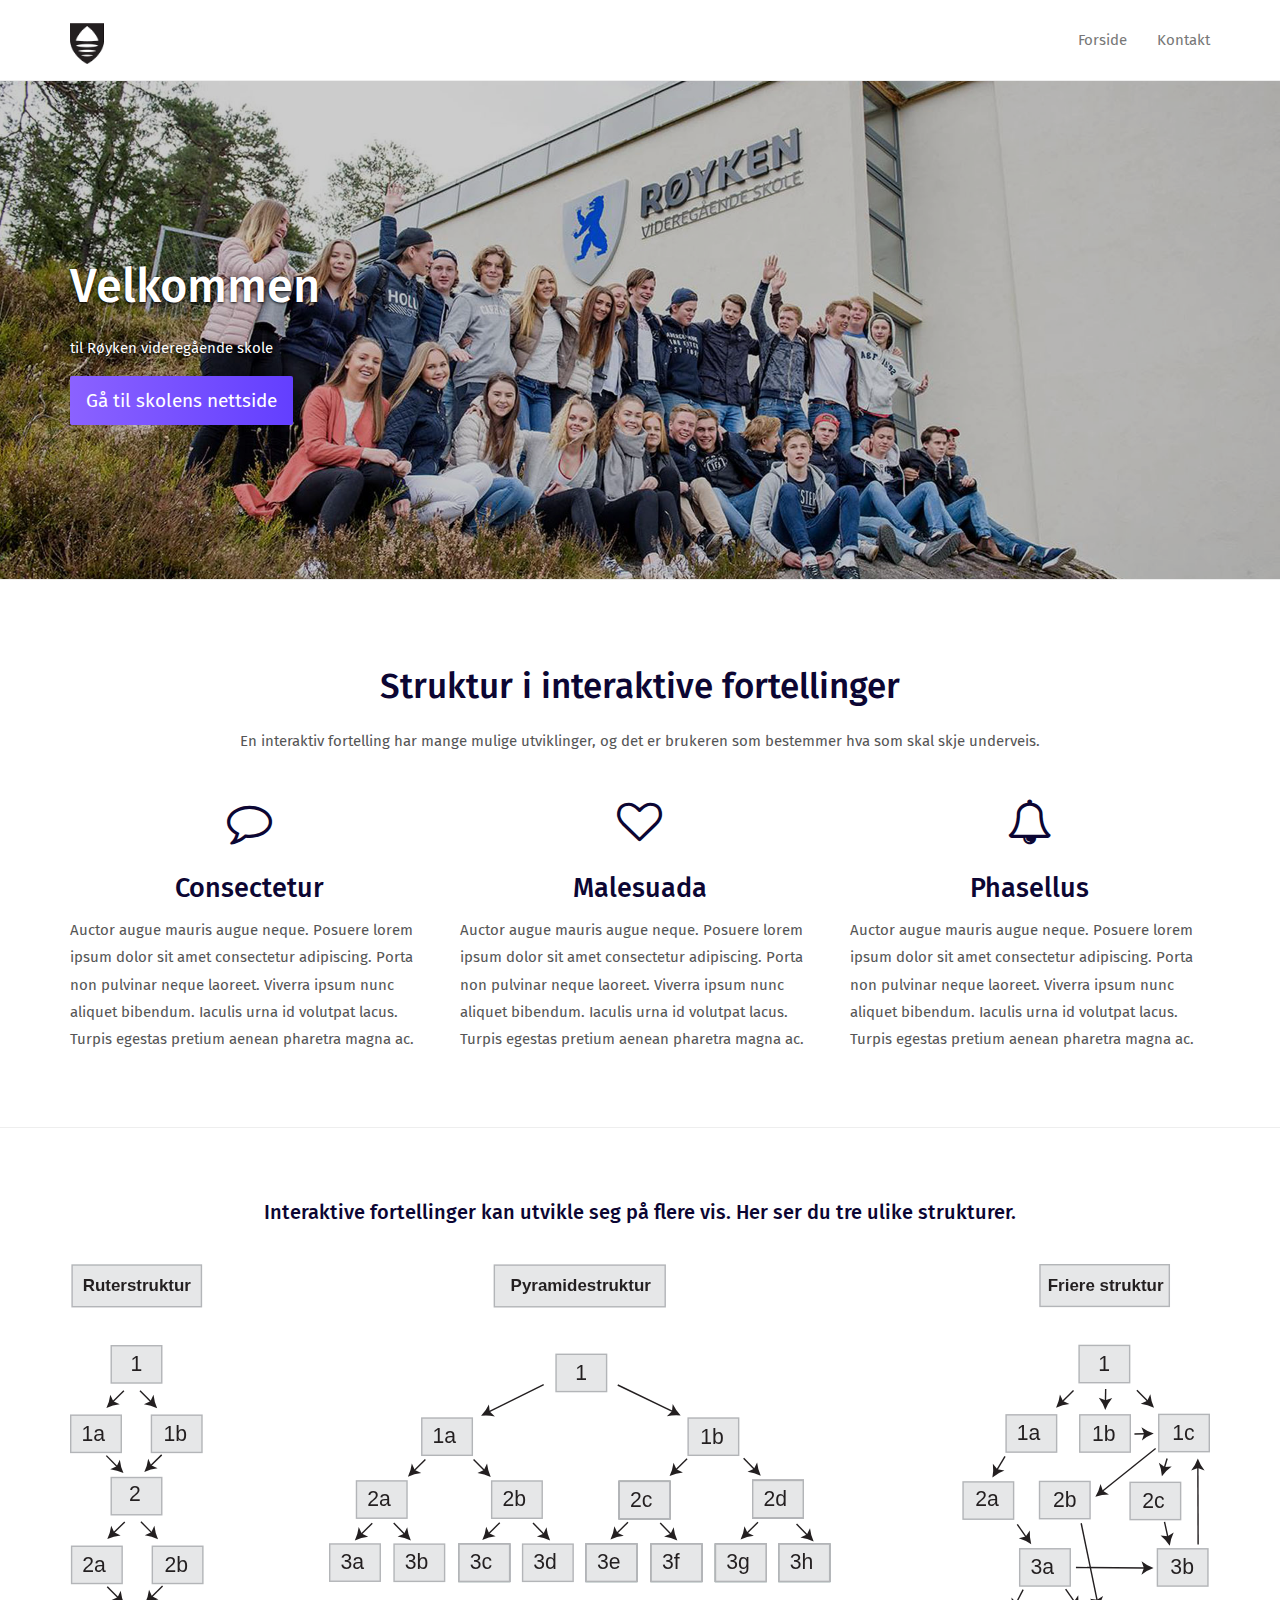
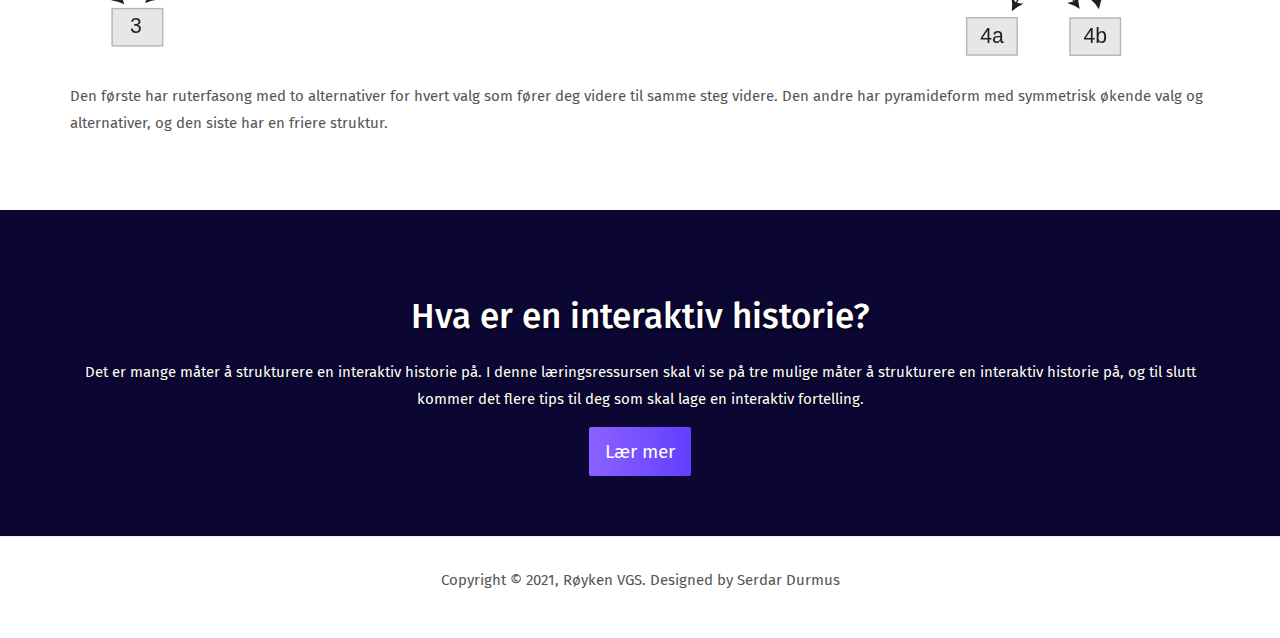
==== commit 6e569bd5: "noen filer er oppdatert" ====
--- a/index.html
+++ b/index.html
@@ -32,23 +32,15 @@
           <span class="icon-bar"></span>
         </button>
         <a class="navbar-brand" href="./index.html" title="">
-          <img width="40%" src="./assets/images/roykenvgs_logo.png" class="navbar-logo-img" alt="">
+          <img width="40%" src="./assets/images/roykenvgs_logo kopi.png" class="navbar-logo-img" alt="">
         </a>
       </div>
 
       <div class="collapse navbar-collapse" id="navbar-collapse-uarr">
         <ul class="nav navbar-nav navbar-right">
-          <li><a href="./index.html" title="" class="active">Home</a></li>
-          <li><a href="./about.html" title=""> About</a></li>
-          <li><a href="./pricing.html" title=""> Pricing </a></li>
-          <li><a href="./contact.html" title="">Contact</a></li>
-          <li><a href="./components.html" title="">Components</a></li>
-          <li>
-            <p>
-              <a href="./download.html" class="btn btn-primary navbar-btn" title="">Download</a>
-            </p>
-          </li>
-          
+          <li><a href="./index.html" title="" class="active">Forside</a></li>
+          <li><a href="./contact.html" title="">Kontakt</a></li>
+                    
         </ul>
       </div>
     </div>
@@ -63,11 +55,9 @@
         <div class="row">
            
             <div class="col-md-6">
-                <h1>Posuere lorem Ipsum</h1>
-                <p>Lorem ipsum dolor sit amet, consectetur adipiscing elit, sed do eiusmod tempor incididunt ut labore
-                    et dolore magna aliqua. Adipiscing commodo elit at imperdiet dui accumsan sit. Ipsum dolor sit
-                    amet consectetur adipiscing elit. </p>
-                 <a href="./download.html" title="" class="btn btn-lg btn-primary">Download</a>
+                <h1>Velkommen</h1>
+                <p>til Røyken videregående skole </p>
+                 <a href="https://viken.no/royken-vgs/" title="" class="btn btn-lg btn-primary">Gå til skolens nettside</a>
             </div>
 
         </div>
@@ -79,9 +69,8 @@
             <div class="row">
                 <div class="col-md-12 section-container-spacer">
                     <div class="text-center">
-                        <h2>Vivamus laoreet</h2>
-                        <p> Auctor augue mauris augue neque. Posuere lorem ipsum dolor sit amet consectetur adipiscing.<br> Porta non
-                            pulvinar neque laoreet. Viverra ipsum nunc aliquet bibendum. </p>
+                        <h2>Struktur i interaktive fortellinger</h2>
+                        <p> En interaktiv fortelling har mange mulige utviklinger, og det er brukeren som bestemmer hva som skal skje underveis. </p>
                     </div>
                 </div>
 
@@ -138,23 +127,15 @@
 
 
                     <div id="carouselExampleIndicators" class="carousel slide" data-ride="carousel">
-                        
+                        <h4 style="text-align: center;">Interaktive fortellinger kan utvikle seg på flere vis. Her ser du tre ulike strukturer.</h4> <br>
                         <div class="carousel-inner" role="listbox">
                             <div class="item active">
-                                <img class="img-responsive" src="./assets/images/img-05.jpg" alt="First slide">
+                                <img class="img-responsive" src="./assets/images/historie.svg" alt="First slide">
                             </div>
-                            <div class="item">
-                                <img class="img-responsive" src="./assets/images/img-07.jpg" alt="Second slide">
-                            </div>
-                            <div class="item">
-                                <img class="img-responsive" src="./assets/images/img-05.jpg" alt="Third slide">
-                            </div>
+                            
                         </div>
-                        <ol class="carousel-indicators">
-                            <li data-target="#carouselExampleIndicators" data-slide-to="0" class="active"></li>
-                            <li data-target="#carouselExampleIndicators" data-slide-to="1"></li>
-                            <li data-target="#carouselExampleIndicators" data-slide-to="2"></li>
-                        </ol>
+                        <br>
+                        <p>Den første har ruterfasong med to alternativer for hvert valg som fører deg videre til samme steg videre. Den andre har pyramideform med symmetrisk økende valg og alternativer, og den siste har en friere struktur.</p>
                     </div>
 
 
@@ -169,65 +150,20 @@
         <div class="row">
             <div class="col-xs-12">
                 <div class="text-center">
-                    <h2>Vivamus laoreet</h2>
-                    <p> Auctor augue mauris augue neque. Posuere lorem ipsum dolor sit amet consectetur adipiscing. Porta non
-                        pulvinar neque laoreet. Viverra ipsum nunc aliquet bibendum. Iaculis urna id volutpat lacus. Turpis
-                        egestas pretium aenean pharetra magna ac. Id cursus metus aliquam eleifend mi. </p>
-                    <a href="./download.html" title="" class="btn btn-primary btn-lg">Download</a>
+                    <h2>Hva er en interaktiv historie?</h2>
+                    <p> Det er mange måter å strukturere en interaktiv historie på. I denne læringsressursen skal vi se på tre mulige måter å strukturere en interaktiv historie på, og til slutt kommer det flere tips til deg som skal lage en interaktiv fortelling.
+
+                    </p>
+                    <a href="https://ndla.no/subject:1:058bdbdb-aa5a-4a29-88fb-45e664999417/topic:1:d4a12e90-df5c-469a-b10b-723c074e927e/topic:1:7dd663de-e05d-4bdd-8f6c-0b01c15d1c02/resource:e074da39-2f90-4dae-b78a-7cf66fd49d05" title="" class="btn btn-primary btn-lg">Lær mer</a>
                 </div>
             </div>
         </div>
      </div>
  </div>
 
- <div class="section-container">
-    <div class="container">
-        <div class="row">                   
-            <div class="col-md-7">
-                <img class="img-responsive" src="./assets/images/img-06.png" alt="">
-            </div>
-
-            <div class="col-md-5">
-                <ul class="features">
-                    <li>
-                        <h3>Dui augue</h3>
-                        <p>Auctor augue mauris augue neque. Posuere lorem ipsum dolor sit amet consectetur adipiscing.
-                        </p>
-                    </li>
-                    <li>
-                        <h3>Malesuada</h3>
-                        <p>Auctor augue mauris augue neque. Posuere lorem ipsum dolor sit amet consectetur adipiscing.
-                        </p>
-                    </li>
-                    <li>
-                        <h3>Bibendum</h3>
-                        <p>Auctor augue mauris augue neque. Posuere lorem ipsum dolor sit amet consectetur adipiscing.
-                        </p>
-                    </li>
-                </ul>
-            </div>
-        
-
-              
-            <div class="row">
-                <div class="col-md-4">
-                        <img class="img-responsive page-base-image" src="./assets/images/logo-01.png" alt="">
-
-                </div>
-                <div class="col-md-4">
-                        <img class="img-responsive page-base-image" src="./assets/images/logo-02.png" alt="">
-                </div>
-                <div class="col-md-4">
-                        <img class="img-responsive page-base-image" src="./assets/images/logo-03.png" alt="">
-                </div>
-            </div>
-            
-        </div>
-    </div>
-</div>
 
 
-
+ 
 
 
 
@@ -235,41 +171,7 @@
     <div class="section-container footer-container">
         <div class="container">
             <div class="row">
-                    <div class="col-md-4">
-                        <h4>About us</h4>
-                        <p>Lorem ipsum dolor sit amet, consectetur adipiscing elit. Nunc sit amet consectetur dolor</p>
-                    </div>
-
-                    <div class="col-md-4">
-                        <h4>Do you like ? Share this !</h4>
-                        <p>
-                            <a href="https://facebook.com/" class="social-round-icon white-round-icon fa-icon" title="">
-                            <i class="fa fa-facebook" aria-hidden="true"></i>
-                          </a>
-                          <a href="https://twitter.com/" class="social-round-icon white-round-icon fa-icon" title="">
-                            <i class="fa fa-twitter" aria-hidden="true"></i>
-                          </a>
-                          <a href="https://www.linkedin.com/" class="social-round-icon white-round-icon fa-icon" title="">
-                            <i class="fa fa-linkedin" aria-hidden="true"></i>
-                          </a>
-                        </p>
-                        <p><small>© Untitled | Website created with <a href="http://www.mashup-template.com/" class="link-like-text" title="Create website with free html template">Mashup Template</a>/<a href="http://www.unsplash.com/" class="link-like-text" title="Beautiful Free Images">Unsplash</a></small></p>    
-                    </div>
-
-                    <div class="col-md-4">
-                        <h4>Subscribe to newsletter</h4>
-                        
-                        <div class="form-group">
-                            <div class="input-group">
-                                <input type="text" class="form-control footer-input-text">
-                                <div class="input-group-btn">
-                                    <button type="button" class="btn btn-primary btn-newsletter ">OK</button>
-                                </div>
-                            </div>
-                        </div>
-
-
-                    </div>
+                    <p style="text-align: center;">Copyright © 2021, Røyken VGS. Designed by Serdar Durmus</p>
             </div>
         </div>
     </div>
@@ -281,21 +183,6 @@
   });
 </script>
 
-<!-- Google Analytics: change UA-XXXXX-X to be your site's ID 
-
-<script>
-  (function (i, s, o, g, r, a, m) {
-    i['GoogleAnalyticsObject'] = r; i[r] = i[r] || function () {
-      (i[r].q = i[r].q || []).push(arguments)
-    }, i[r].l = 1 * new Date(); a = s.createElement(o),
-      m = s.getElementsByTagName(o)[0]; a.async = 1; a.src = g; m.parentNode.insertBefore(a, m)
-  })(window, document, 'script', '//www.google-analytics.com/analytics.js', 'ga');
-  ga('create', 'UA-XXXXX-X', 'auto');
-  ga('send', 'pageview');
-</script>
-
--->
-
 <script type="text/javascript" src="./main.41beeca9.js"></script></body>
 
 </html>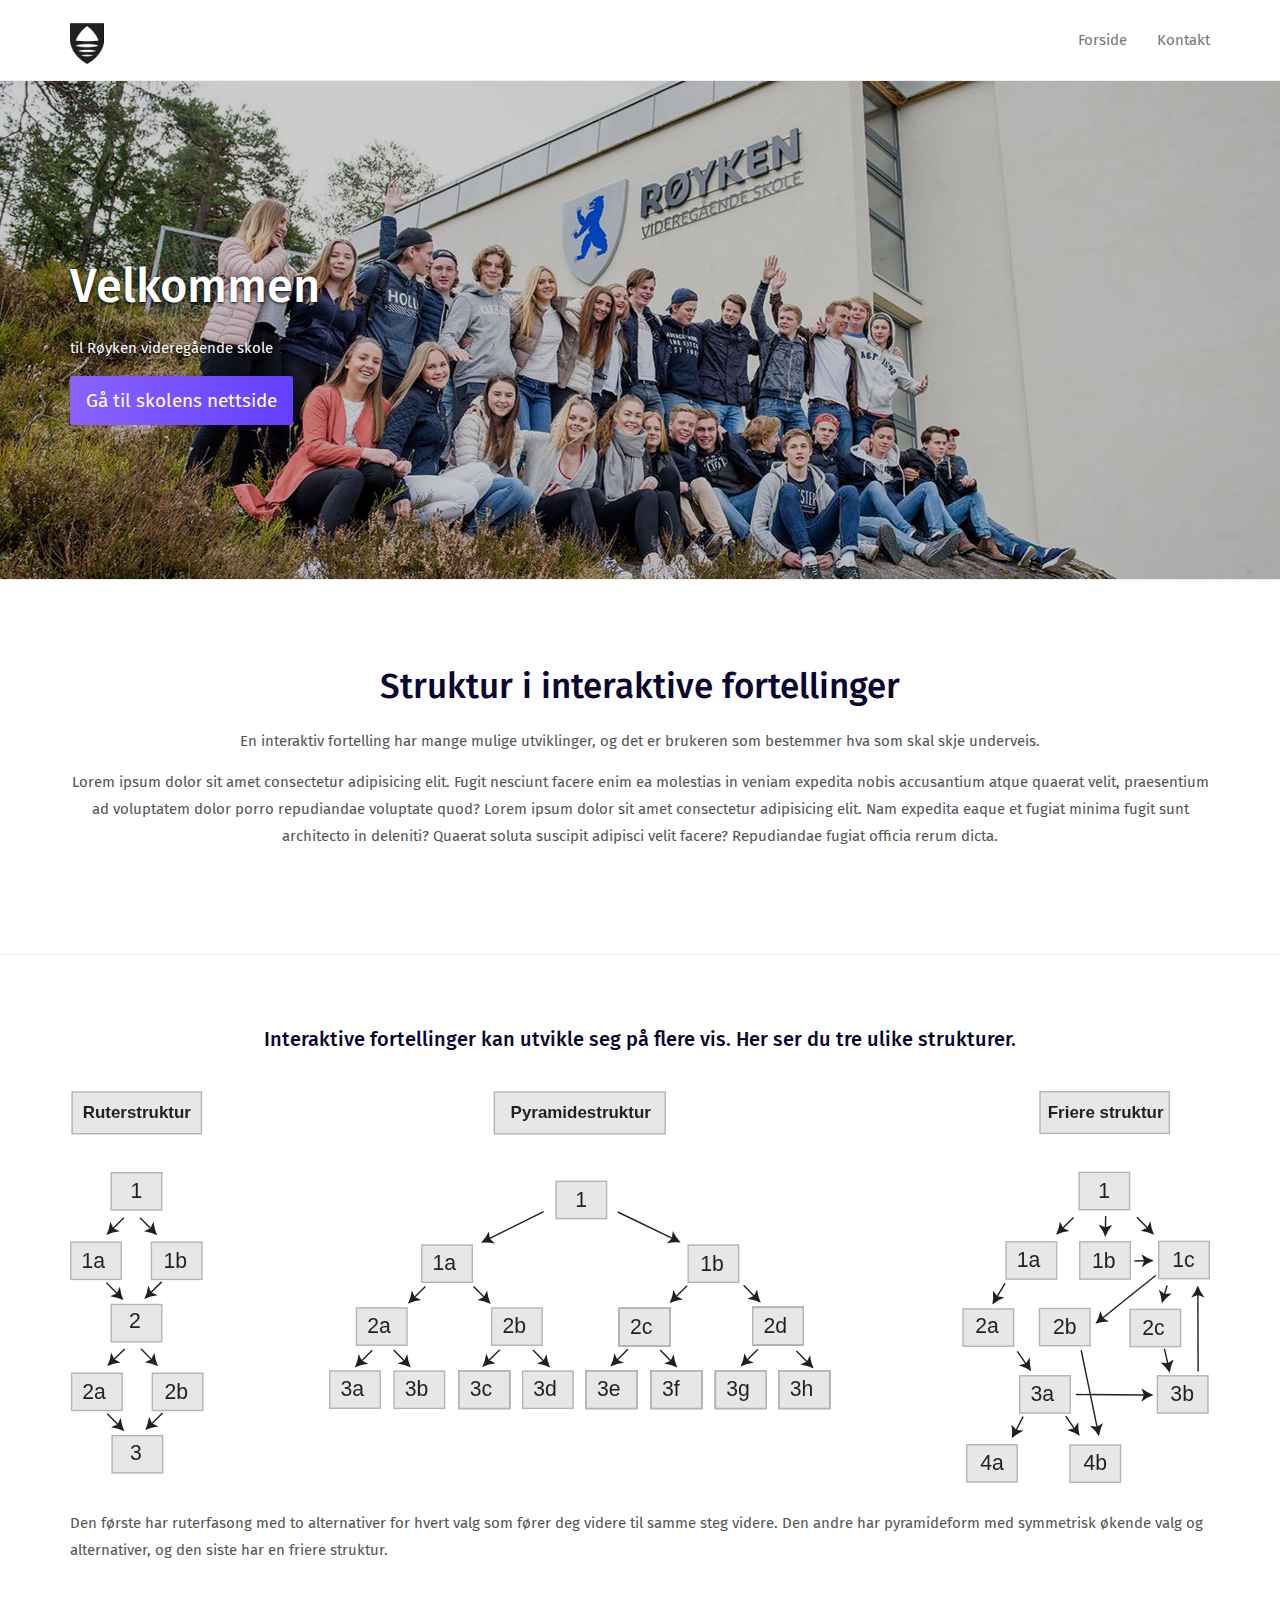
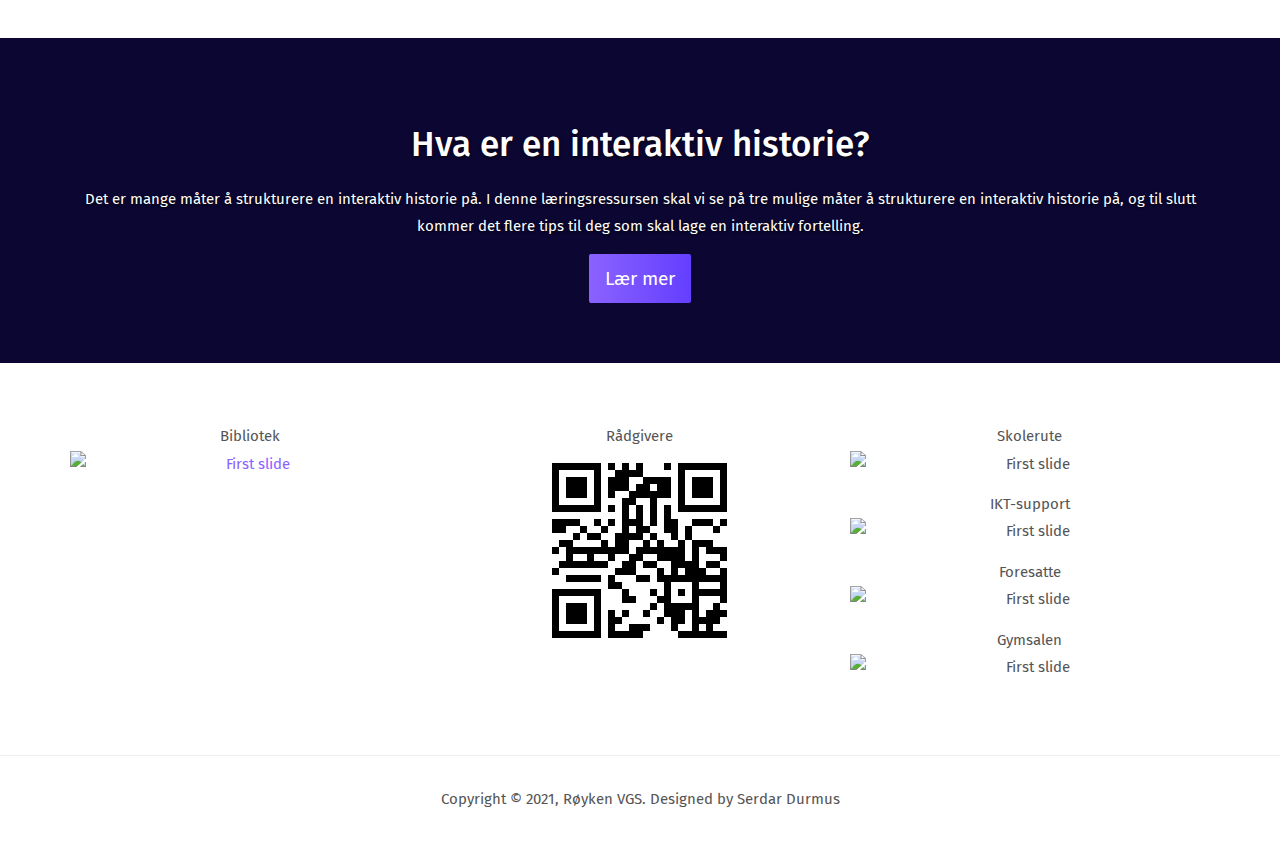
==== commit 0d450c86: "noen filer er oppdatert" ====
--- a/index.html
+++ b/index.html
@@ -9,11 +9,6 @@
   <meta content="Serdar Durmus" name="author">
 
   
-  <link href="./assets/apple-touch-icon.png" rel="apple-touch-icon">
-  <link href="./assets/favicon.ico" rel="icon">
-
- 
-
   <title>interaktive_historie</title>  
 
 <link href="./style.css" rel="stylesheet"></head>
@@ -71,50 +66,11 @@
                     <div class="text-center">
                         <h2>Struktur i interaktive fortellinger</h2>
                         <p> En interaktiv fortelling har mange mulige utviklinger, og det er brukeren som bestemmer hva som skal skje underveis. </p>
-                    </div>
-                </div>
-
-                <div class="col-md-4">
-                    <div class="fa-container">
-                        <i class="fa fa-comment-o fa-3x" aria-hidden="true"></i>
-                    </div>
-                    <div class="text-center">
-                        <h3>Consectetur</h3>
-                    </div>
-                    <div>
-                        <p>Auctor augue mauris augue neque. Posuere lorem ipsum dolor sit amet consectetur adipiscing. Porta
-                            non pulvinar neque laoreet. Viverra ipsum nunc aliquet bibendum. Iaculis urna id volutpat lacus.
-                            Turpis egestas pretium aenean pharetra magna ac.</p>
-                    </div>
-                </div>
-                <div class="col-md-4">
-                    <div class="fa-container">
-                        <i class="fa fa-heart-o fa-3x" aria-hidden="true"></i>
-                    </div>
-                    <div class="text-center">
-                        <h3>Malesuada</h3>
-                    </div>
-                    <div>
-                        <p>Auctor augue mauris augue neque. Posuere lorem ipsum dolor sit amet consectetur adipiscing. Porta
-                            non pulvinar neque laoreet. Viverra ipsum nunc aliquet bibendum. Iaculis urna id volutpat lacus.
-                            Turpis egestas pretium aenean pharetra magna ac.
-                        </p>
-                    </div>
-                </div>
-                <div class="col-md-4">
-                    <div class="fa-container">
-                        <i class="fa fa-bell-o fa-3x" aria-hidden="true"></i>
-                    </div>
-                    <div class="text-center">
-                        <h3>Phasellus</h3>
-                    </div>
-                    <div>
-                        <p>Auctor augue mauris augue neque. Posuere lorem ipsum dolor sit amet consectetur adipiscing. Porta
-                            non pulvinar neque laoreet. Viverra ipsum nunc aliquet bibendum. Iaculis urna id volutpat lacus.
-                            Turpis egestas pretium aenean pharetra magna ac. 
-                        </p>
-                    </div>
-                </div>
+                        <p>Lorem ipsum dolor sit amet consectetur adipisicing elit. Fugit nesciunt facere enim ea molestias in veniam expedita nobis accusantium atque quaerat velit, praesentium ad voluptatem dolor porro repudiandae voluptate quod? Lorem ipsum dolor sit amet consectetur adipisicing elit. Nam expedita eaque et fugiat minima fugit sunt architecto in deleniti? Quaerat soluta suscipit adipisci velit facere? Repudiandae fugiat officia rerum dicta.</p>
+                    </div>
+                </div>
+
+                
 
             </div>
     </div>
@@ -124,8 +80,6 @@
     <div class="container">
             <div class="row">
                 <div class="col-xs-12">
-
-
                     <div id="carouselExampleIndicators" class="carousel slide" data-ride="carousel">
                         <h4 style="text-align: center;">Interaktive fortellinger kan utvikle seg på flere vis. Her ser du tre ulike strukturer.</h4> <br>
                         <div class="carousel-inner" role="listbox">
@@ -154,18 +108,87 @@
                     <p> Det er mange måter å strukturere en interaktiv historie på. I denne læringsressursen skal vi se på tre mulige måter å strukturere en interaktiv historie på, og til slutt kommer det flere tips til deg som skal lage en interaktiv fortelling.
 
                     </p>
-                    <a href="https://ndla.no/subject:1:058bdbdb-aa5a-4a29-88fb-45e664999417/topic:1:d4a12e90-df5c-469a-b10b-723c074e927e/topic:1:7dd663de-e05d-4bdd-8f6c-0b01c15d1c02/resource:e074da39-2f90-4dae-b78a-7cf66fd49d05" title="" class="btn btn-primary btn-lg">Lær mer</a>
+                    <a href="https://ndla.no/subject:1:058bdbdb-aa5a-4a29-88fb-45e664999417/topic:1:d4a12e90-df5c-469a-b10b-723c074e927e/topic:1:7dd663de-e05d-4bdd-8f6c-0b01c15d1c02/resource:e074da39-2f90-4dae-b78a-7cf66fd49d05" title="" target="_blank" class="btn btn-primary btn-lg">Lær mer</a>
                 </div>
             </div>
         </div>
      </div>
  </div>
 
-
-
  
-
-
+ <div class="section-container">
+    <div class="container">
+            <div class="row">
+                <div class="col-xs-4">
+                    <div id="carouselExampleIndicators" class="carousel slide" data-ride="carousel">
+                        <div class="carousel-inner" role="listbox">
+                            <div class="carousel-inner" role="listbox">
+                                <p style="text-align: center;">
+                                    Bibliotek <br>
+                                    <a href="./bibliotek.html">
+                                        <img style="margin: auto;" class="img-responsive" src="./assets/qr/bibliotek.png" alt="First slide">
+                                    </a></p>
+                            </div>
+                        </div>
+                    </div>
+                </div>
+                <div class="col-xs-4">
+                    <div id="carouselExampleIndicators" class="carousel slide" data-ride="carousel">
+                        <div class="carousel-inner" role="listbox">
+                            <p style="text-align: center;">
+                                Rådgivere <br>
+                            <a href="./rodgivere.html">
+                                <img style="margin: auto;" class="img-responsive" src="./assets/qr/rodgivere.png" alt="First slide">
+                            </a>    
+                            </p>
+                        </div>
+                    </div>
+                </div>
+                <div class="col-xs-4">
+                    <div id="carouselExampleIndicators" class="carousel slide" data-ride="carousel">
+                        <div class="carousel-inner" role="listbox">
+                            <div class="carousel-inner" role="listbox">
+                                <p style="text-align: center;">
+                                    Skolerute <br>
+                                    <img style="margin: auto;" class="img-responsive" src="./assets/qr/bibliotek.png" alt="First slide"></p>
+                            </div>
+                        </div>
+                    </div>
+                </div>
+                <div class="col-xs-4">
+                    <div id="carouselExampleIndicators" class="carousel slide" data-ride="carousel">
+                        <div class="carousel-inner" role="listbox">
+                            <div class="carousel-inner" role="listbox">
+                                <p style="text-align: center;">
+                                    IKT-support <br>
+                                    <img style="margin: auto;" class="img-responsive" src="./assets/qr/bibliotek.png" alt="First slide"></p>
+                            </div>
+                        </div>
+                    </div>
+                </div>
+                <div class="col-xs-4">
+                    <div id="carouselExampleIndicators" class="carousel slide" data-ride="carousel">
+                        <div class="carousel-inner" role="listbox">
+                            <p style="text-align: center;">
+                                Foresatte <br>
+                                <img style="margin: auto;" class="img-responsive" src="./assets/qr/bibliotek.png" alt="First slide"></p>
+                        </div>
+                    </div>
+                </div>
+                <div class="col-xs-4">
+                    <div id="carouselExampleIndicators" class="carousel slide" data-ride="carousel">
+                        <div class="carousel-inner" role="listbox">
+                            <div class="carousel-inner" role="listbox">
+                                <p style="text-align: center;">
+                                    Gymsalen <br>
+                                    <img style="margin: auto;" class="img-responsive" src="./assets/qr/bibliotek.png" alt="First slide"></p>
+                            </div>
+                        </div>
+                    </div>
+                </div>
+            </div>
+    </div>
+</div>
 
 <footer>
     <div class="section-container footer-container">
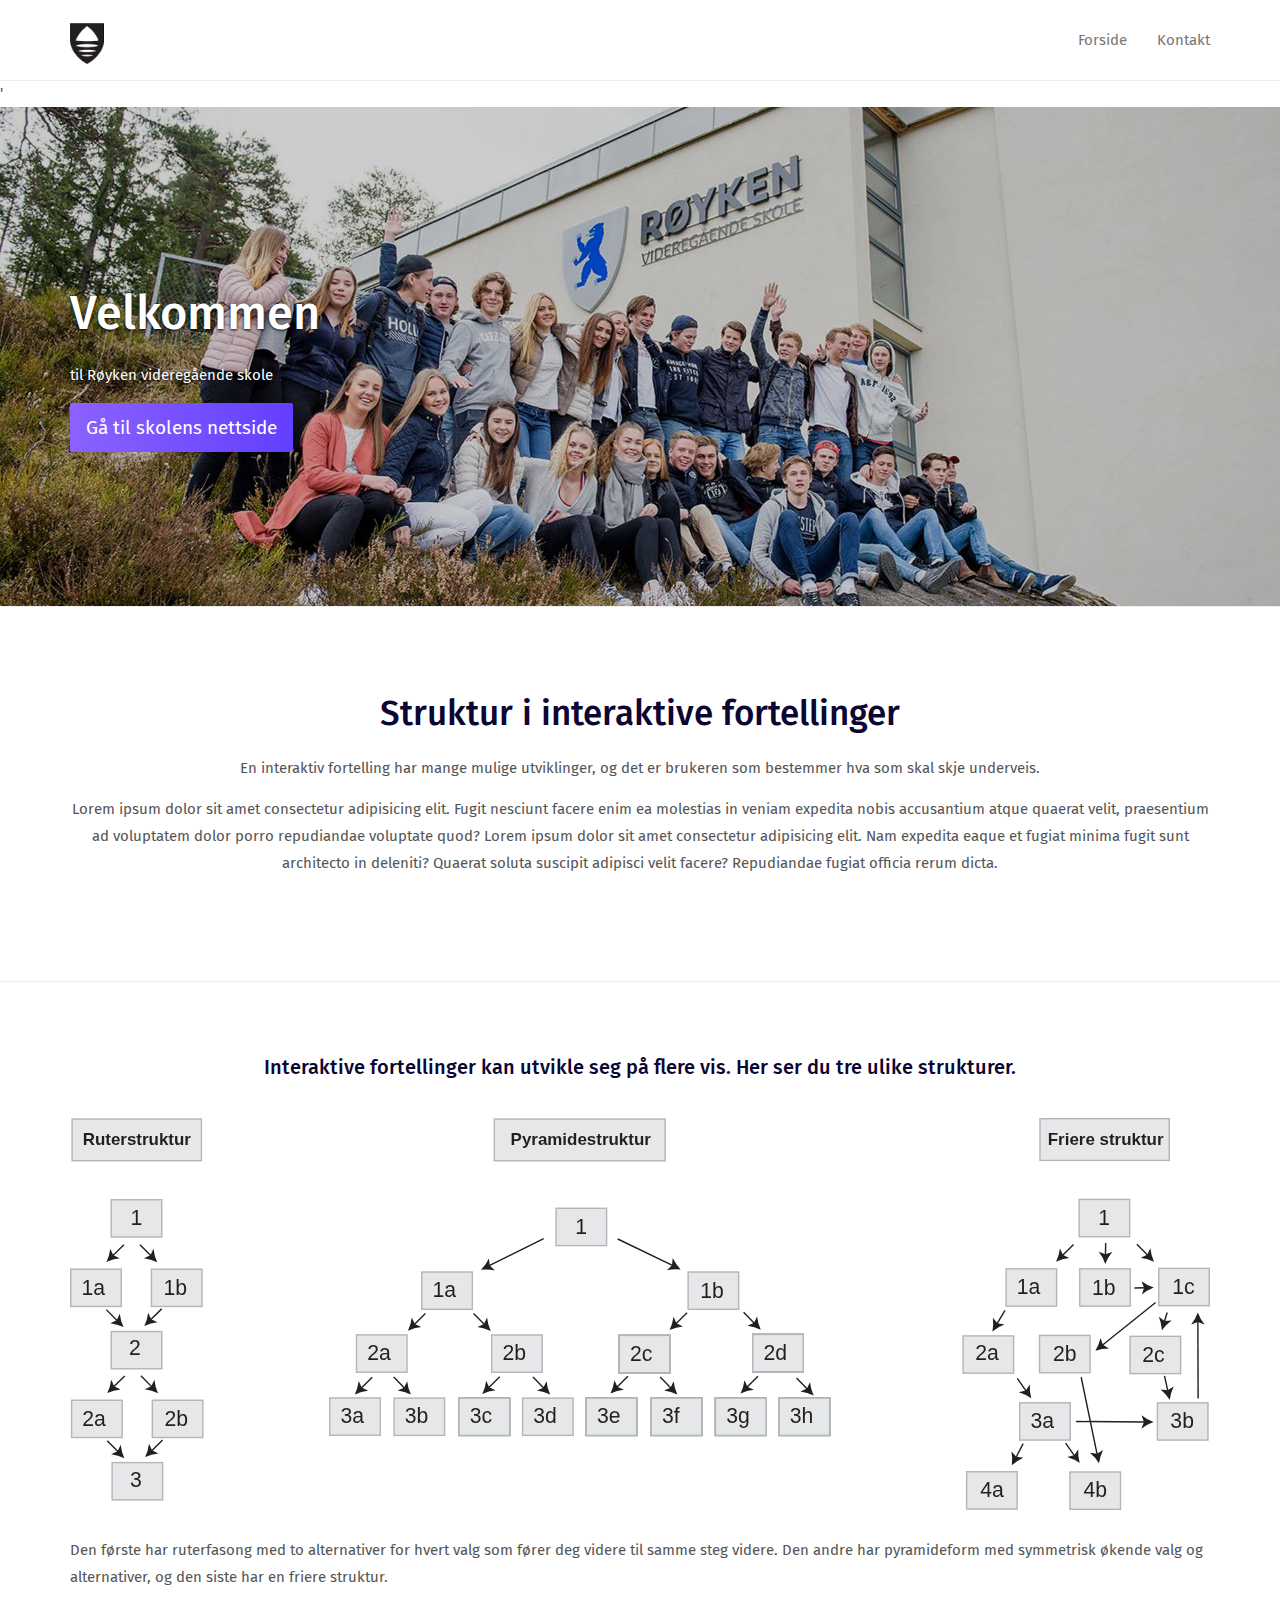
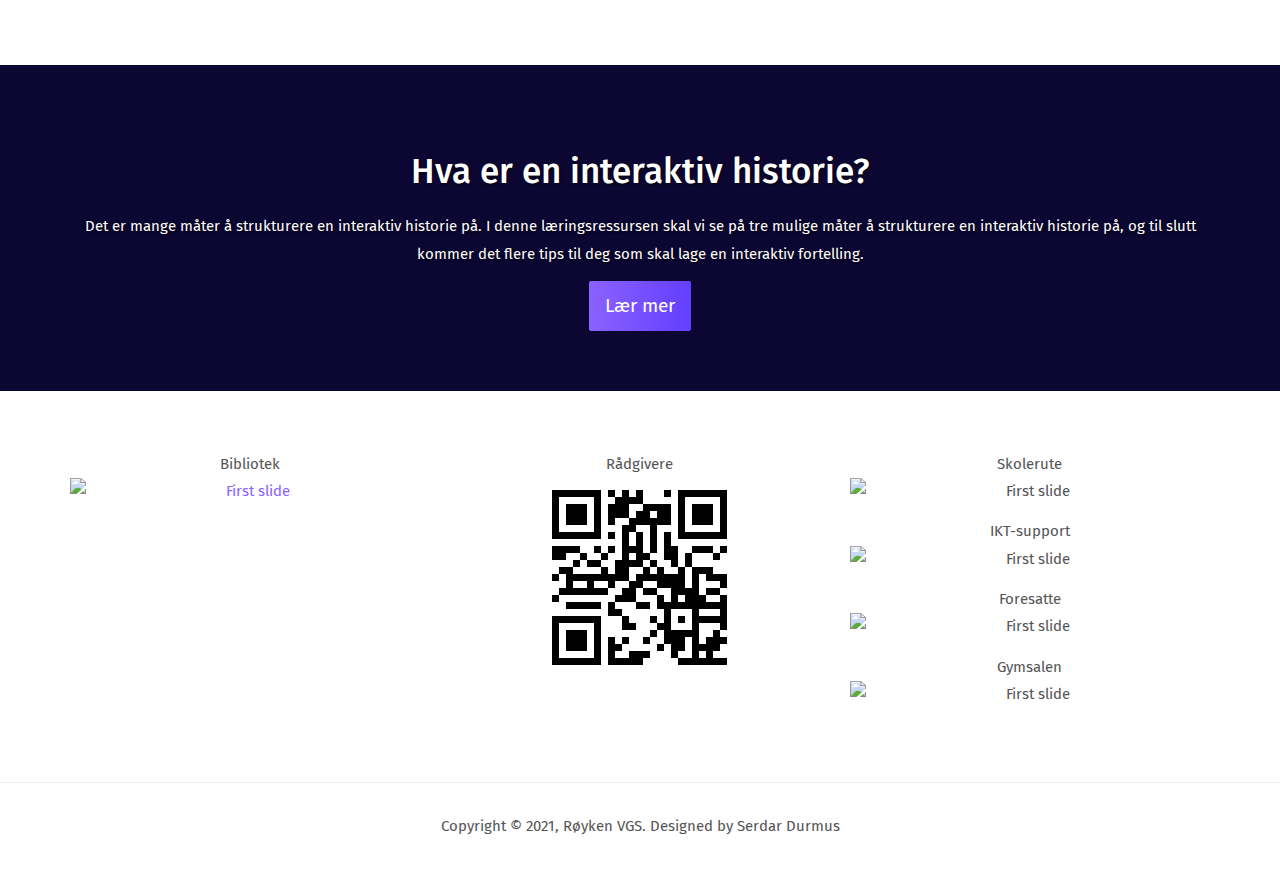
==== commit d971aee4: "Test" ====
--- a/index.html
+++ b/index.html
@@ -1,14 +1,15 @@
 <!DOCTYPE html>
 <html lang="en">
 
-<head>
+<head>'
+    <!-- meta informasjon -->
   <meta charset="UTF-8">
   <meta content="IE=edge" http-equiv="X-UA-Compatible">
   <meta content="width=device-width,initial-scale=1" name="viewport">
   <meta content="description" name="royken vgs">
   <meta content="Serdar Durmus" name="author">
 
-  
+  <!-- Title -->
   <title>interaktive_historie</title>  
 
 <link href="./style.css" rel="stylesheet"></head>
@@ -31,6 +32,7 @@
         </a>
       </div>
 
+      <!-- menuer -->
       <div class="collapse navbar-collapse" id="navbar-collapse-uarr">
         <ul class="nav navbar-nav navbar-right">
           <li><a href="./index.html" title="" class="active">Forside</a></li>
--- a/style.css
+++ b/style.css
@@ -1,9 +1,5026 @@
-@import url(https://fonts.googleapis.com/css?family=La+Belle+Aurore|Fira+Sans:400,700);@import url(https://maxcdn.bootstrapcdn.com/font-awesome/4.7.0/css/font-awesome.min.css);/*!
- * Bootstrap v3.3.7 (http://getbootstrap.com)
- * Copyright 2011-2016 Twitter, Inc.
- * Licensed under MIT (https://github.com/twbs/bootstrap/blob/master/LICENSE)
- */
-/*! normalize.css v3.0.3 | MIT License | github.com/necolas/normalize.css */html{font-family:sans-serif;-ms-text-size-adjust:100%;-webkit-text-size-adjust:100%}body{margin:0}article,aside,details,figcaption,figure,footer,header,hgroup,main,menu,nav,section,summary{display:block}audio,canvas,progress,video{display:inline-block;vertical-align:baseline}audio:not([controls]){display:none;height:0}[hidden],template{display:none}a{background-color:transparent}a:active,a:hover{outline:0}abbr[title]{border-bottom:1px dotted}b,strong{font-weight:700}dfn{font-style:italic}h1{font-size:2em;margin:.67em 0}mark{background:#ff0;color:#000}small{font-size:80%}sub,sup{font-size:75%;line-height:0;position:relative;vertical-align:baseline}sup{top:-.5em}sub{bottom:-.25em}img{border:0}svg:not(:root){overflow:hidden}figure{margin:1em 40px}hr{box-sizing:content-box;height:0}pre{overflow:auto}code,kbd,pre,samp{font-family:monospace,monospace;font-size:1em}button,input,optgroup,select,textarea{color:inherit;font:inherit;margin:0}button{overflow:visible}button,select{text-transform:none}button,html input[type=button],input[type=reset],input[type=submit]{-webkit-appearance:button;cursor:pointer}button[disabled],html input[disabled]{cursor:default}button::-moz-focus-inner,input::-moz-focus-inner{border:0;padding:0}input{line-height:normal}input[type=checkbox],input[type=radio]{box-sizing:border-box;padding:0}input[type=number]::-webkit-inner-spin-button,input[type=number]::-webkit-outer-spin-button{height:auto}input[type=search]{-webkit-appearance:textfield;box-sizing:content-box}input[type=search]::-webkit-search-cancel-button,input[type=search]::-webkit-search-decoration{-webkit-appearance:none}fieldset{border:1px solid silver;margin:0 2px;padding:.35em .625em .75em}textarea{overflow:auto}optgroup{font-weight:700}table{border-collapse:collapse;border-spacing:0}td,th{padding:0}
+@import url(https://fonts.googleapis.com/css?family=La+Belle+Aurore|Fira+Sans:400,700);
+@import url(https://maxcdn.bootstrapcdn.com/font-awesome/4.7.0/css/font-awesome.min.css);
+html {
+  font-family: sans-serif;
+  -ms-text-size-adjust: 100%;
+  -webkit-text-size-adjust: 100%;
+}
+body {
+  margin: 0;
+}
+article,
+aside,
+details,
+figcaption,
+figure,
+footer,
+header,
+hgroup,
+main,
+menu,
+nav,
+section,
+summary {
+  display: block;
+}
+audio,
+canvas,
+progress,
+video {
+  display: inline-block;
+  vertical-align: baseline;
+}
+audio:not([controls]) {
+  display: none;
+  height: 0;
+}
+[hidden],
+template {
+  display: none;
+}
+a {
+  background-color: transparent;
+}
+a:active,
+a:hover {
+  outline: 0;
+}
+abbr[title] {
+  border-bottom: 1px dotted;
+}
+b,
+strong {
+  font-weight: 700;
+}
+dfn {
+  font-style: italic;
+}
+h1 {
+  font-size: 2em;
+  margin: 0.67em 0;
+}
+mark {
+  background: #ff0;
+  color: #000;
+}
+small {
+  font-size: 80%;
+}
+sub,
+sup {
+  font-size: 75%;
+  line-height: 0;
+  position: relative;
+  vertical-align: baseline;
+}
+sup {
+  top: -0.5em;
+}
+sub {
+  bottom: -0.25em;
+}
+img {
+  border: 0;
+}
+svg:not(:root) {
+  overflow: hidden;
+}
+figure {
+  margin: 1em 40px;
+}
+hr {
+  box-sizing: content-box;
+  height: 0;
+}
+pre {
+  overflow: auto;
+}
+code,
+kbd,
+pre,
+samp {
+  font-family: monospace, monospace;
+  font-size: 1em;
+}
+button,
+input,
+optgroup,
+select,
+textarea {
+  color: inherit;
+  font: inherit;
+  margin: 0;
+}
+button {
+  overflow: visible;
+}
+button,
+select {
+  text-transform: none;
+}
+button,
+html input[type="button"],
+input[type="reset"],
+input[type="submit"] {
+  -webkit-appearance: button;
+  cursor: pointer;
+}
+button[disabled],
+html input[disabled] {
+  cursor: default;
+}
+button::-moz-focus-inner,
+input::-moz-focus-inner {
+  border: 0;
+  padding: 0;
+}
+input {
+  line-height: normal;
+}
+input[type="checkbox"],
+input[type="radio"] {
+  box-sizing: border-box;
+  padding: 0;
+}
+input[type="number"]::-webkit-inner-spin-button,
+input[type="number"]::-webkit-outer-spin-button {
+  height: auto;
+}
+input[type="search"] {
+  -webkit-appearance: textfield;
+  box-sizing: content-box;
+}
+input[type="search"]::-webkit-search-cancel-button,
+input[type="search"]::-webkit-search-decoration {
+  -webkit-appearance: none;
+}
+fieldset {
+  border: 1px solid silver;
+  margin: 0 2px;
+  padding: 0.35em 0.625em 0.75em;
+}
+textarea {
+  overflow: auto;
+}
+optgroup {
+  font-weight: 700;
+}
+table {
+  border-collapse: collapse;
+  border-spacing: 0;
+}
+td,
+th {
+  padding: 0;
+}
 
-/*! Source: https://github.com/h5bp/html5-boilerplate/blob/master/src/css/main.css */@media print{*,:after,:before{background:transparent!important;color:#000!important;box-shadow:none!important;text-shadow:none!important}a,a:visited{text-decoration:underline}a[href]:after{content:" (" attr(href) ")"}abbr[title]:after{content:" (" attr(title) ")"}a[href^="#"]:after,a[href^="javascript:"]:after{content:""}blockquote,pre{border:1px solid #999;page-break-inside:avoid}thead{display:table-header-group}img,tr{page-break-inside:avoid}img{max-width:100%!important}h2,h3,p{orphans:3;widows:3}h2,h3{page-break-after:avoid}.navbar{display:none}.btn>.caret,.dropup>.btn>.caret{border-top-color:#000!important}.label{border:1px solid #000}.table{border-collapse:collapse!important}.table td,.table th{background-color:#fff!important}.table-bordered td,.table-bordered th{border:1px solid #ddd!important}}*,:after,:before{-webkit-box-sizing:border-box;-moz-box-sizing:border-box;box-sizing:border-box}html{font-size:10px;-webkit-tap-highlight-color:transparent}body{font-family:Fira Sans,Helvetica,Arial,sans-serif;font-size:15px;line-height:1.81;color:#555;background-color:#fff}button,input,select,textarea{font-family:inherit;font-size:inherit;line-height:inherit}a{color:#8b62ff;text-decoration:none}a:focus,a:hover{color:#5216ff;text-decoration:underline}a:focus{outline:5px auto -webkit-focus-ring-color;outline-offset:-2px}figure{margin:0}img{vertical-align:middle}.img-responsive{display:block;max-width:100%;height:auto}.img-rounded{border-radius:2px}.img-thumbnail{padding:4px;line-height:1.81;background-color:#fff;border:1px solid #ddd;border-radius:2px;-webkit-transition:all .2s ease-in-out;-o-transition:all .2s ease-in-out;transition:all .2s ease-in-out;display:inline-block;max-width:100%;height:auto}.img-circle{border-radius:50%}hr{margin-top:27px;margin-bottom:27px;border:0;border-top:1px solid #eee}.sr-only{position:absolute;width:1px;height:1px;margin:-1px;padding:0;overflow:hidden;clip:rect(0,0,0,0);border:0}.sr-only-focusable:active,.sr-only-focusable:focus{position:static;width:auto;height:auto;margin:0;overflow:visible;clip:auto}[role=button]{cursor:pointer}.h1,.h2,.h3,.h4,.h5,.h6,h1,h2,h3,h4,h5,h6{font-family:inherit;font-weight:500;line-height:1.1;color:#0c0633}.h1 .small,.h1 small,.h2 .small,.h2 small,.h3 .small,.h3 small,.h4 .small,.h4 small,.h5 .small,.h5 small,.h6 .small,.h6 small,h1 .small,h1 small,h2 .small,h2 small,h3 .small,h3 small,h4 .small,h4 small,h5 .small,h5 small,h6 .small,h6 small{font-weight:400;line-height:1;color:#777}.h1,.h2,.h3,h1,h2,h3{margin-top:27px;margin-bottom:13.5px}.h1 .small,.h1 small,.h2 .small,.h2 small,.h3 .small,.h3 small,h1 .small,h1 small,h2 .small,h2 small,h3 .small,h3 small{font-size:65%}.h4,.h5,.h6,h4,h5,h6{margin-top:13.5px;margin-bottom:13.5px}.h4 .small,.h4 small,.h5 .small,.h5 small,.h6 .small,.h6 small,h4 .small,h4 small,h5 .small,h5 small,h6 .small,h6 small{font-size:75%}.h1,h1{font-size:47px}.h2,h2{font-size:35px}.h3,h3{font-size:27px}.h4,h4{font-size:20px}.h5,h5{font-size:15px}.h6,h6{font-size:13px}p{margin:0 0 13.5px}.lead{margin-bottom:27px;font-size:17px;font-weight:300;line-height:1.4}@media (min-width:768px){.lead{font-size:22.5px}}.small,small{font-size:86%}.mark,mark{background-color:#fcf8e3;padding:.2em}.text-left{text-align:left}.text-right{text-align:right}.text-center{text-align:center}.text-justify{text-align:justify}.text-nowrap{white-space:nowrap}.text-lowercase{text-transform:lowercase}.initialism,.text-uppercase{text-transform:uppercase}.text-capitalize{text-transform:capitalize}.text-muted{color:#777}.text-primary{color:#8b62ff}a.text-primary:focus,a.text-primary:hover{color:#652fff}.text-success{color:#fff}a.text-success:focus,a.text-success:hover{color:#e6e6e6}.text-info{color:#31708f}a.text-info:focus,a.text-info:hover{color:#245269}.text-warning{color:#8a6d3b}a.text-warning:focus,a.text-warning:hover{color:#66512c}.text-danger{color:#fff}a.text-danger:focus,a.text-danger:hover{color:#e6e6e6}.bg-primary{color:#fff;background-color:#8b62ff}a.bg-primary:focus,a.bg-primary:hover{background-color:#652fff}.bg-success{background-color:#005bff}a.bg-success:focus,a.bg-success:hover{background-color:#0049cc}.bg-info{background-color:#d9edf7}a.bg-info:focus,a.bg-info:hover{background-color:#afd9ee}.bg-warning{background-color:#fcf8e3}a.bg-warning:focus,a.bg-warning:hover{background-color:#f7ecb5}.bg-danger{background-color:#fe6767}a.bg-danger:focus,a.bg-danger:hover{background-color:#fe3434}.page-header{padding-bottom:12.5px;margin:54px 0 27px;border-bottom:1px solid #eee}ol,ul{margin-top:0;margin-bottom:13.5px}ol ol,ol ul,ul ol,ul ul{margin-bottom:0}.list-inline,.list-unstyled{padding-left:0;list-style:none}.list-inline{margin-left:-5px}.list-inline>li{display:inline-block;padding-left:5px;padding-right:5px}dl{margin-top:0;margin-bottom:27px}dd,dt{line-height:1.81}dt{font-weight:700}dd{margin-left:0}.dl-horizontal dd:after,.dl-horizontal dd:before{content:" ";display:table}.dl-horizontal dd:after{clear:both}@media (min-width:768px){.dl-horizontal dt{float:left;width:160px;clear:left;text-align:right;overflow:hidden;text-overflow:ellipsis;white-space:nowrap}.dl-horizontal dd{margin-left:180px}}abbr[data-original-title],abbr[title]{cursor:help;border-bottom:1px dotted #777}.initialism{font-size:90%}blockquote{padding:13.5px 27px;margin:0 0 27px;font-size:18.75px;border-left:5px solid #eee}blockquote ol:last-child,blockquote p:last-child,blockquote ul:last-child{margin-bottom:0}blockquote .small,blockquote footer,blockquote small{display:block;font-size:80%;line-height:1.81;color:#777}blockquote .small:before,blockquote footer:before,blockquote small:before{content:"\2014   \A0"}.blockquote-reverse,blockquote.pull-right{padding-right:15px;padding-left:0;border-right:5px solid #eee;border-left:0;text-align:right}.blockquote-reverse .small:before,.blockquote-reverse footer:before,.blockquote-reverse small:before,blockquote.pull-right .small:before,blockquote.pull-right footer:before,blockquote.pull-right small:before{content:""}.blockquote-reverse .small:after,.blockquote-reverse footer:after,.blockquote-reverse small:after,blockquote.pull-right .small:after,blockquote.pull-right footer:after,blockquote.pull-right small:after{content:"\A0   \2014"}address{margin-bottom:27px;font-style:normal;line-height:1.81}code,kbd,pre,samp{font-family:Menlo,Monaco,Consolas,Courier New,monospace}code{color:#c7254e;background-color:#f9f2f4}code,kbd{padding:2px 4px;font-size:90%;border-radius:2px}kbd{color:#fff;background-color:#333;box-shadow:inset 0 -1px 0 rgba(0,0,0,.25)}kbd kbd{padding:0;font-size:100%;font-weight:700;box-shadow:none}pre{display:block;padding:13px;margin:0 0 13.5px;font-size:14px;line-height:1.81;word-break:break-all;word-wrap:break-word;color:#333;background-color:#f5f5f5;border:1px solid #ccc;border-radius:2px}pre code{padding:0;font-size:inherit;color:inherit;white-space:pre-wrap;background-color:transparent;border-radius:0}.pre-scrollable{max-height:340px;overflow-y:scroll}.container{margin-right:auto;margin-left:auto;padding-left:15px;padding-right:15px}.container:after,.container:before{content:" ";display:table}.container:after{clear:both}@media (min-width:768px){.container{width:750px}}@media (min-width:992px){.container{width:970px}}@media (min-width:1200px){.container{width:1170px}}.container-fluid{margin-right:auto;margin-left:auto;padding-left:15px;padding-right:15px}.container-fluid:after,.container-fluid:before{content:" ";display:table}.container-fluid:after{clear:both}.row{margin-left:-15px;margin-right:-15px}.row:after,.row:before{content:" ";display:table}.row:after{clear:both}.col-lg-1,.col-lg-2,.col-lg-3,.col-lg-4,.col-lg-5,.col-lg-6,.col-lg-7,.col-lg-8,.col-lg-9,.col-lg-10,.col-lg-11,.col-lg-12,.col-md-1,.col-md-2,.col-md-3,.col-md-4,.col-md-5,.col-md-6,.col-md-7,.col-md-8,.col-md-9,.col-md-10,.col-md-11,.col-md-12,.col-sm-1,.col-sm-2,.col-sm-3,.col-sm-4,.col-sm-5,.col-sm-6,.col-sm-7,.col-sm-8,.col-sm-9,.col-sm-10,.col-sm-11,.col-sm-12,.col-xs-1,.col-xs-2,.col-xs-3,.col-xs-4,.col-xs-5,.col-xs-6,.col-xs-7,.col-xs-8,.col-xs-9,.col-xs-10,.col-xs-11,.col-xs-12{position:relative;min-height:1px;padding-left:15px;padding-right:15px}.col-xs-1,.col-xs-2,.col-xs-3,.col-xs-4,.col-xs-5,.col-xs-6,.col-xs-7,.col-xs-8,.col-xs-9,.col-xs-10,.col-xs-11,.col-xs-12{float:left}.col-xs-1{width:8.33333%}.col-xs-2{width:16.66667%}.col-xs-3{width:25%}.col-xs-4{width:33.33333%}.col-xs-5{width:41.66667%}.col-xs-6{width:50%}.col-xs-7{width:58.33333%}.col-xs-8{width:66.66667%}.col-xs-9{width:75%}.col-xs-10{width:83.33333%}.col-xs-11{width:91.66667%}.col-xs-12{width:100%}.col-xs-pull-0{right:auto}.col-xs-pull-1{right:8.33333%}.col-xs-pull-2{right:16.66667%}.col-xs-pull-3{right:25%}.col-xs-pull-4{right:33.33333%}.col-xs-pull-5{right:41.66667%}.col-xs-pull-6{right:50%}.col-xs-pull-7{right:58.33333%}.col-xs-pull-8{right:66.66667%}.col-xs-pull-9{right:75%}.col-xs-pull-10{right:83.33333%}.col-xs-pull-11{right:91.66667%}.col-xs-pull-12{right:100%}.col-xs-push-0{left:auto}.col-xs-push-1{left:8.33333%}.col-xs-push-2{left:16.66667%}.col-xs-push-3{left:25%}.col-xs-push-4{left:33.33333%}.col-xs-push-5{left:41.66667%}.col-xs-push-6{left:50%}.col-xs-push-7{left:58.33333%}.col-xs-push-8{left:66.66667%}.col-xs-push-9{left:75%}.col-xs-push-10{left:83.33333%}.col-xs-push-11{left:91.66667%}.col-xs-push-12{left:100%}.col-xs-offset-0{margin-left:0}.col-xs-offset-1{margin-left:8.33333%}.col-xs-offset-2{margin-left:16.66667%}.col-xs-offset-3{margin-left:25%}.col-xs-offset-4{margin-left:33.33333%}.col-xs-offset-5{margin-left:41.66667%}.col-xs-offset-6{margin-left:50%}.col-xs-offset-7{margin-left:58.33333%}.col-xs-offset-8{margin-left:66.66667%}.col-xs-offset-9{margin-left:75%}.col-xs-offset-10{margin-left:83.33333%}.col-xs-offset-11{margin-left:91.66667%}.col-xs-offset-12{margin-left:100%}@media (min-width:768px){.col-sm-1,.col-sm-2,.col-sm-3,.col-sm-4,.col-sm-5,.col-sm-6,.col-sm-7,.col-sm-8,.col-sm-9,.col-sm-10,.col-sm-11,.col-sm-12{float:left}.col-sm-1{width:8.33333%}.col-sm-2{width:16.66667%}.col-sm-3{width:25%}.col-sm-4{width:33.33333%}.col-sm-5{width:41.66667%}.col-sm-6{width:50%}.col-sm-7{width:58.33333%}.col-sm-8{width:66.66667%}.col-sm-9{width:75%}.col-sm-10{width:83.33333%}.col-sm-11{width:91.66667%}.col-sm-12{width:100%}.col-sm-pull-0{right:auto}.col-sm-pull-1{right:8.33333%}.col-sm-pull-2{right:16.66667%}.col-sm-pull-3{right:25%}.col-sm-pull-4{right:33.33333%}.col-sm-pull-5{right:41.66667%}.col-sm-pull-6{right:50%}.col-sm-pull-7{right:58.33333%}.col-sm-pull-8{right:66.66667%}.col-sm-pull-9{right:75%}.col-sm-pull-10{right:83.33333%}.col-sm-pull-11{right:91.66667%}.col-sm-pull-12{right:100%}.col-sm-push-0{left:auto}.col-sm-push-1{left:8.33333%}.col-sm-push-2{left:16.66667%}.col-sm-push-3{left:25%}.col-sm-push-4{left:33.33333%}.col-sm-push-5{left:41.66667%}.col-sm-push-6{left:50%}.col-sm-push-7{left:58.33333%}.col-sm-push-8{left:66.66667%}.col-sm-push-9{left:75%}.col-sm-push-10{left:83.33333%}.col-sm-push-11{left:91.66667%}.col-sm-push-12{left:100%}.col-sm-offset-0{margin-left:0}.col-sm-offset-1{margin-left:8.33333%}.col-sm-offset-2{margin-left:16.66667%}.col-sm-offset-3{margin-left:25%}.col-sm-offset-4{margin-left:33.33333%}.col-sm-offset-5{margin-left:41.66667%}.col-sm-offset-6{margin-left:50%}.col-sm-offset-7{margin-left:58.33333%}.col-sm-offset-8{margin-left:66.66667%}.col-sm-offset-9{margin-left:75%}.col-sm-offset-10{margin-left:83.33333%}.col-sm-offset-11{margin-left:91.66667%}.col-sm-offset-12{margin-left:100%}}@media (min-width:992px){.col-md-1,.col-md-2,.col-md-3,.col-md-4,.col-md-5,.col-md-6,.col-md-7,.col-md-8,.col-md-9,.col-md-10,.col-md-11,.col-md-12{float:left}.col-md-1{width:8.33333%}.col-md-2{width:16.66667%}.col-md-3{width:25%}.col-md-4{width:33.33333%}.col-md-5{width:41.66667%}.col-md-6{width:50%}.col-md-7{width:58.33333%}.col-md-8{width:66.66667%}.col-md-9{width:75%}.col-md-10{width:83.33333%}.col-md-11{width:91.66667%}.col-md-12{width:100%}.col-md-pull-0{right:auto}.col-md-pull-1{right:8.33333%}.col-md-pull-2{right:16.66667%}.col-md-pull-3{right:25%}.col-md-pull-4{right:33.33333%}.col-md-pull-5{right:41.66667%}.col-md-pull-6{right:50%}.col-md-pull-7{right:58.33333%}.col-md-pull-8{right:66.66667%}.col-md-pull-9{right:75%}.col-md-pull-10{right:83.33333%}.col-md-pull-11{right:91.66667%}.col-md-pull-12{right:100%}.col-md-push-0{left:auto}.col-md-push-1{left:8.33333%}.col-md-push-2{left:16.66667%}.col-md-push-3{left:25%}.col-md-push-4{left:33.33333%}.col-md-push-5{left:41.66667%}.col-md-push-6{left:50%}.col-md-push-7{left:58.33333%}.col-md-push-8{left:66.66667%}.col-md-push-9{left:75%}.col-md-push-10{left:83.33333%}.col-md-push-11{left:91.66667%}.col-md-push-12{left:100%}.col-md-offset-0{margin-left:0}.col-md-offset-1{margin-left:8.33333%}.col-md-offset-2{margin-left:16.66667%}.col-md-offset-3{margin-left:25%}.col-md-offset-4{margin-left:33.33333%}.col-md-offset-5{margin-left:41.66667%}.col-md-offset-6{margin-left:50%}.col-md-offset-7{margin-left:58.33333%}.col-md-offset-8{margin-left:66.66667%}.col-md-offset-9{margin-left:75%}.col-md-offset-10{margin-left:83.33333%}.col-md-offset-11{margin-left:91.66667%}.col-md-offset-12{margin-left:100%}}@media (min-width:1200px){.col-lg-1,.col-lg-2,.col-lg-3,.col-lg-4,.col-lg-5,.col-lg-6,.col-lg-7,.col-lg-8,.col-lg-9,.col-lg-10,.col-lg-11,.col-lg-12{float:left}.col-lg-1{width:8.33333%}.col-lg-2{width:16.66667%}.col-lg-3{width:25%}.col-lg-4{width:33.33333%}.col-lg-5{width:41.66667%}.col-lg-6{width:50%}.col-lg-7{width:58.33333%}.col-lg-8{width:66.66667%}.col-lg-9{width:75%}.col-lg-10{width:83.33333%}.col-lg-11{width:91.66667%}.col-lg-12{width:100%}.col-lg-pull-0{right:auto}.col-lg-pull-1{right:8.33333%}.col-lg-pull-2{right:16.66667%}.col-lg-pull-3{right:25%}.col-lg-pull-4{right:33.33333%}.col-lg-pull-5{right:41.66667%}.col-lg-pull-6{right:50%}.col-lg-pull-7{right:58.33333%}.col-lg-pull-8{right:66.66667%}.col-lg-pull-9{right:75%}.col-lg-pull-10{right:83.33333%}.col-lg-pull-11{right:91.66667%}.col-lg-pull-12{right:100%}.col-lg-push-0{left:auto}.col-lg-push-1{left:8.33333%}.col-lg-push-2{left:16.66667%}.col-lg-push-3{left:25%}.col-lg-push-4{left:33.33333%}.col-lg-push-5{left:41.66667%}.col-lg-push-6{left:50%}.col-lg-push-7{left:58.33333%}.col-lg-push-8{left:66.66667%}.col-lg-push-9{left:75%}.col-lg-push-10{left:83.33333%}.col-lg-push-11{left:91.66667%}.col-lg-push-12{left:100%}.col-lg-offset-0{margin-left:0}.col-lg-offset-1{margin-left:8.33333%}.col-lg-offset-2{margin-left:16.66667%}.col-lg-offset-3{margin-left:25%}.col-lg-offset-4{margin-left:33.33333%}.col-lg-offset-5{margin-left:41.66667%}.col-lg-offset-6{margin-left:50%}.col-lg-offset-7{margin-left:58.33333%}.col-lg-offset-8{margin-left:66.66667%}.col-lg-offset-9{margin-left:75%}.col-lg-offset-10{margin-left:83.33333%}.col-lg-offset-11{margin-left:91.66667%}.col-lg-offset-12{margin-left:100%}}table{background-color:transparent}caption{padding-top:8px;padding-bottom:8px;color:#777}caption,th{text-align:left}.table{width:100%;max-width:100%;margin-bottom:27px}.table>tbody>tr>td,.table>tbody>tr>th,.table>tfoot>tr>td,.table>tfoot>tr>th,.table>thead>tr>td,.table>thead>tr>th{padding:8px;line-height:1.81;vertical-align:top;border-top:1px solid #ddd}.table>thead>tr>th{vertical-align:bottom;border-bottom:2px solid #ddd}.table>caption+thead>tr:first-child>td,.table>caption+thead>tr:first-child>th,.table>colgroup+thead>tr:first-child>td,.table>colgroup+thead>tr:first-child>th,.table>thead:first-child>tr:first-child>td,.table>thead:first-child>tr:first-child>th{border-top:0}.table>tbody+tbody{border-top:2px solid #ddd}.table .table{background-color:#fff}.table-condensed>tbody>tr>td,.table-condensed>tbody>tr>th,.table-condensed>tfoot>tr>td,.table-condensed>tfoot>tr>th,.table-condensed>thead>tr>td,.table-condensed>thead>tr>th{padding:5px}.table-bordered,.table-bordered>tbody>tr>td,.table-bordered>tbody>tr>th,.table-bordered>tfoot>tr>td,.table-bordered>tfoot>tr>th,.table-bordered>thead>tr>td,.table-bordered>thead>tr>th{border:1px solid #ddd}.table-bordered>thead>tr>td,.table-bordered>thead>tr>th{border-bottom-width:2px}.table-striped>tbody>tr:nth-of-type(odd){background-color:#f9f9f9}.table-hover>tbody>tr:hover{background-color:#f5f5f5}table col[class*=col-]{position:static;float:none;display:table-column}table td[class*=col-],table th[class*=col-]{position:static;float:none;display:table-cell}.table>tbody>tr.active>td,.table>tbody>tr.active>th,.table>tbody>tr>td.active,.table>tbody>tr>th.active,.table>tfoot>tr.active>td,.table>tfoot>tr.active>th,.table>tfoot>tr>td.active,.table>tfoot>tr>th.active,.table>thead>tr.active>td,.table>thead>tr.active>th,.table>thead>tr>td.active,.table>thead>tr>th.active{background-color:#f5f5f5}.table-hover>tbody>tr.active:hover>td,.table-hover>tbody>tr.active:hover>th,.table-hover>tbody>tr:hover>.active,.table-hover>tbody>tr>td.active:hover,.table-hover>tbody>tr>th.active:hover{background-color:#e8e8e8}.table>tbody>tr.success>td,.table>tbody>tr.success>th,.table>tbody>tr>td.success,.table>tbody>tr>th.success,.table>tfoot>tr.success>td,.table>tfoot>tr.success>th,.table>tfoot>tr>td.success,.table>tfoot>tr>th.success,.table>thead>tr.success>td,.table>thead>tr.success>th,.table>thead>tr>td.success,.table>thead>tr>th.success{background-color:#005bff}.table-hover>tbody>tr.success:hover>td,.table-hover>tbody>tr.success:hover>th,.table-hover>tbody>tr:hover>.success,.table-hover>tbody>tr>td.success:hover,.table-hover>tbody>tr>th.success:hover{background-color:#0052e6}.table>tbody>tr.info>td,.table>tbody>tr.info>th,.table>tbody>tr>td.info,.table>tbody>tr>th.info,.table>tfoot>tr.info>td,.table>tfoot>tr.info>th,.table>tfoot>tr>td.info,.table>tfoot>tr>th.info,.table>thead>tr.info>td,.table>thead>tr.info>th,.table>thead>tr>td.info,.table>thead>tr>th.info{background-color:#d9edf7}.table-hover>tbody>tr.info:hover>td,.table-hover>tbody>tr.info:hover>th,.table-hover>tbody>tr:hover>.info,.table-hover>tbody>tr>td.info:hover,.table-hover>tbody>tr>th.info:hover{background-color:#c4e3f3}.table>tbody>tr.warning>td,.table>tbody>tr.warning>th,.table>tbody>tr>td.warning,.table>tbody>tr>th.warning,.table>tfoot>tr.warning>td,.table>tfoot>tr.warning>th,.table>tfoot>tr>td.warning,.table>tfoot>tr>th.warning,.table>thead>tr.warning>td,.table>thead>tr.warning>th,.table>thead>tr>td.warning,.table>thead>tr>th.warning{background-color:#fcf8e3}.table-hover>tbody>tr.warning:hover>td,.table-hover>tbody>tr.warning:hover>th,.table-hover>tbody>tr:hover>.warning,.table-hover>tbody>tr>td.warning:hover,.table-hover>tbody>tr>th.warning:hover{background-color:#faf2cc}.table>tbody>tr.danger>td,.table>tbody>tr.danger>th,.table>tbody>tr>td.danger,.table>tbody>tr>th.danger,.table>tfoot>tr.danger>td,.table>tfoot>tr.danger>th,.table>tfoot>tr>td.danger,.table>tfoot>tr>th.danger,.table>thead>tr.danger>td,.table>thead>tr.danger>th,.table>thead>tr>td.danger,.table>thead>tr>th.danger{background-color:#fe6767}.table-hover>tbody>tr.danger:hover>td,.table-hover>tbody>tr.danger:hover>th,.table-hover>tbody>tr:hover>.danger,.table-hover>tbody>tr>td.danger:hover,.table-hover>tbody>tr>th.danger:hover{background-color:#fe4e4e}.table-responsive{overflow-x:auto;min-height:.01%}@media screen and (max-width:767px){.table-responsive{width:100%;margin-bottom:20.25px;overflow-y:hidden;-ms-overflow-style:-ms-autohiding-scrollbar;border:1px solid #ddd}.table-responsive>.table{margin-bottom:0}.table-responsive>.table>tbody>tr>td,.table-responsive>.table>tbody>tr>th,.table-responsive>.table>tfoot>tr>td,.table-responsive>.table>tfoot>tr>th,.table-responsive>.table>thead>tr>td,.table-responsive>.table>thead>tr>th{white-space:nowrap}.table-responsive>.table-bordered{border:0}.table-responsive>.table-bordered>tbody>tr>td:first-child,.table-responsive>.table-bordered>tbody>tr>th:first-child,.table-responsive>.table-bordered>tfoot>tr>td:first-child,.table-responsive>.table-bordered>tfoot>tr>th:first-child,.table-responsive>.table-bordered>thead>tr>td:first-child,.table-responsive>.table-bordered>thead>tr>th:first-child{border-left:0}.table-responsive>.table-bordered>tbody>tr>td:last-child,.table-responsive>.table-bordered>tbody>tr>th:last-child,.table-responsive>.table-bordered>tfoot>tr>td:last-child,.table-responsive>.table-bordered>tfoot>tr>th:last-child,.table-responsive>.table-bordered>thead>tr>td:last-child,.table-responsive>.table-bordered>thead>tr>th:last-child{border-right:0}.table-responsive>.table-bordered>tbody>tr:last-child>td,.table-responsive>.table-bordered>tbody>tr:last-child>th,.table-responsive>.table-bordered>tfoot>tr:last-child>td,.table-responsive>.table-bordered>tfoot>tr:last-child>th{border-bottom:0}}fieldset{margin:0;min-width:0}fieldset,legend{padding:0;border:0}legend{display:block;width:100%;margin-bottom:27px;font-size:22.5px;line-height:inherit;color:#333;border-bottom:1px solid #e5e5e5}label{display:inline-block;max-width:100%;margin-bottom:5px;font-weight:700}input[type=search]{-webkit-box-sizing:border-box;-moz-box-sizing:border-box;box-sizing:border-box}input[type=checkbox],input[type=radio]{margin:4px 0 0;margin-top:1px\9;line-height:normal}input[type=file]{display:block}input[type=range]{display:block;width:100%}select[multiple],select[size]{height:auto}input[type=checkbox]:focus,input[type=file]:focus,input[type=radio]:focus{outline:5px auto -webkit-focus-ring-color;outline-offset:-2px}output{padding-top:9px}.form-control,output{display:block;font-size:15px;line-height:1.81;color:#555}.form-control{width:100%;height:45px;padding:8px 12px;background-color:#fff;background-image:none;border:1px solid #eee;border-radius:2px;-webkit-box-shadow:inset 0 1px 1px rgba(0,0,0,.075);box-shadow:inset 0 1px 1px rgba(0,0,0,.075);-webkit-transition:border-color .15s ease-in-out,box-shadow .15s ease-in-out;-o-transition:border-color ease-in-out .15s,box-shadow ease-in-out .15s;transition:border-color .15s ease-in-out,box-shadow .15s ease-in-out}.form-control:focus{border-color:#66afe9;outline:0;-webkit-box-shadow:inset 0 1px 1px rgba(0,0,0,.075),0 0 8px rgba(102,175,233,.6);box-shadow:inset 0 1px 1px rgba(0,0,0,.075),0 0 8px rgba(102,175,233,.6)}.form-control::-moz-placeholder{color:#999;opacity:1}.form-control:-ms-input-placeholder{color:#999}.form-control::-webkit-input-placeholder{color:#999}.form-control::-ms-expand{border:0;background-color:transparent}.form-control[disabled],.form-control[readonly],fieldset[disabled] .form-control{background-color:#eee;opacity:1}.form-control[disabled],fieldset[disabled] .form-control{cursor:not-allowed}textarea.form-control{height:auto}input[type=search]{-webkit-appearance:none}@media screen and (-webkit-min-device-pixel-ratio:0){input[type=date].form-control,input[type=datetime-local].form-control,input[type=month].form-control,input[type=time].form-control{line-height:45px}.input-group-sm>.input-group-btn>input[type=date].btn,.input-group-sm>.input-group-btn>input[type=datetime-local].btn,.input-group-sm>.input-group-btn>input[type=month].btn,.input-group-sm>.input-group-btn>input[type=time].btn,.input-group-sm>input[type=date].form-control,.input-group-sm>input[type=date].input-group-addon,.input-group-sm>input[type=datetime-local].form-control,.input-group-sm>input[type=datetime-local].input-group-addon,.input-group-sm>input[type=month].form-control,.input-group-sm>input[type=month].input-group-addon,.input-group-sm>input[type=time].form-control,.input-group-sm>input[type=time].input-group-addon,.input-group-sm input[type=date],.input-group-sm input[type=datetime-local],.input-group-sm input[type=month],.input-group-sm input[type=time],input[type=date].input-sm,input[type=datetime-local].input-sm,input[type=month].input-sm,input[type=time].input-sm{line-height:33px}.input-group-lg>.input-group-btn>input[type=date].btn,.input-group-lg>.input-group-btn>input[type=datetime-local].btn,.input-group-lg>.input-group-btn>input[type=month].btn,.input-group-lg>.input-group-btn>input[type=time].btn,.input-group-lg>input[type=date].form-control,.input-group-lg>input[type=date].input-group-addon,.input-group-lg>input[type=datetime-local].form-control,.input-group-lg>input[type=datetime-local].input-group-addon,.input-group-lg>input[type=month].form-control,.input-group-lg>input[type=month].input-group-addon,.input-group-lg>input[type=time].form-control,.input-group-lg>input[type=time].input-group-addon,.input-group-lg input[type=date],.input-group-lg input[type=datetime-local],.input-group-lg input[type=month],.input-group-lg input[type=time],input[type=date].input-lg,input[type=datetime-local].input-lg,input[type=month].input-lg,input[type=time].input-lg{line-height:52px}}.form-group{margin-bottom:15px}.checkbox,.radio{position:relative;display:block;margin-top:10px;margin-bottom:10px}.checkbox label,.radio label{min-height:27px;padding-left:20px;margin-bottom:0;font-weight:400;cursor:pointer}.checkbox-inline input[type=checkbox],.checkbox input[type=checkbox],.radio-inline input[type=radio],.radio input[type=radio]{position:absolute;margin-left:-20px;margin-top:4px\9}.checkbox+.checkbox,.radio+.radio{margin-top:-5px}.checkbox-inline,.radio-inline{position:relative;display:inline-block;padding-left:20px;margin-bottom:0;vertical-align:middle;font-weight:400;cursor:pointer}.checkbox-inline+.checkbox-inline,.radio-inline+.radio-inline{margin-top:0;margin-left:10px}.checkbox-inline.disabled,.checkbox.disabled label,.radio-inline.disabled,.radio.disabled label,fieldset[disabled] .checkbox-inline,fieldset[disabled] .checkbox label,fieldset[disabled] .radio-inline,fieldset[disabled] .radio label,fieldset[disabled] input[type=checkbox],fieldset[disabled] input[type=radio],input[type=checkbox].disabled,input[type=checkbox][disabled],input[type=radio].disabled,input[type=radio][disabled]{cursor:not-allowed}.form-control-static{padding-top:9px;padding-bottom:9px;margin-bottom:0;min-height:42px}.form-control-static.input-lg,.form-control-static.input-sm,.input-group-lg>.form-control-static.form-control,.input-group-lg>.form-control-static.input-group-addon,.input-group-lg>.input-group-btn>.form-control-static.btn,.input-group-sm>.form-control-static.form-control,.input-group-sm>.form-control-static.input-group-addon,.input-group-sm>.input-group-btn>.form-control-static.btn{padding-left:0;padding-right:0}.input-group-sm>.form-control,.input-group-sm>.input-group-addon,.input-group-sm>.input-group-btn>.btn,.input-sm{height:33px;padding:6px 10px;font-size:13px;line-height:1.5;border-radius:2px}.input-group-sm>.input-group-btn>select.btn,.input-group-sm>select.form-control,.input-group-sm>select.input-group-addon,select.input-sm{height:33px;line-height:33px}.input-group-sm>.input-group-btn>select[multiple].btn,.input-group-sm>.input-group-btn>textarea.btn,.input-group-sm>select[multiple].form-control,.input-group-sm>select[multiple].input-group-addon,.input-group-sm>textarea.form-control,.input-group-sm>textarea.input-group-addon,select[multiple].input-sm,textarea.input-sm{height:auto}.form-group-sm .form-control{height:33px;padding:6px 10px;font-size:13px;line-height:1.5;border-radius:2px}.form-group-sm select.form-control{height:33px;line-height:33px}.form-group-sm select[multiple].form-control,.form-group-sm textarea.form-control{height:auto}.form-group-sm .form-control-static{height:33px;min-height:40px;padding:7px 10px;font-size:13px;line-height:1.5}.input-group-lg>.form-control,.input-group-lg>.input-group-addon,.input-group-lg>.input-group-btn>.btn,.input-lg{height:52px;padding:12px 16px;font-size:19px;line-height:1.33333;border-radius:2px}.input-group-lg>.input-group-btn>select.btn,.input-group-lg>select.form-control,.input-group-lg>select.input-group-addon,select.input-lg{height:52px;line-height:52px}.input-group-lg>.input-group-btn>select[multiple].btn,.input-group-lg>.input-group-btn>textarea.btn,.input-group-lg>select[multiple].form-control,.input-group-lg>select[multiple].input-group-addon,.input-group-lg>textarea.form-control,.input-group-lg>textarea.input-group-addon,select[multiple].input-lg,textarea.input-lg{height:auto}.form-group-lg .form-control{height:52px;padding:12px 16px;font-size:19px;line-height:1.33333;border-radius:2px}.form-group-lg select.form-control{height:52px;line-height:52px}.form-group-lg select[multiple].form-control,.form-group-lg textarea.form-control{height:auto}.form-group-lg .form-control-static{height:52px;min-height:46px;padding:13px 16px;font-size:19px;line-height:1.33333}.has-feedback{position:relative}.has-feedback .form-control{padding-right:56.25px}.form-control-feedback{position:absolute;top:0;right:0;z-index:2;display:block;width:45px;height:45px;line-height:45px;text-align:center;pointer-events:none}.form-group-lg .form-control+.form-control-feedback,.input-group-lg+.form-control-feedback,.input-group-lg>.form-control+.form-control-feedback,.input-group-lg>.input-group-addon+.form-control-feedback,.input-group-lg>.input-group-btn>.btn+.form-control-feedback,.input-lg+.form-control-feedback{width:52px;height:52px;line-height:52px}.form-group-sm .form-control+.form-control-feedback,.input-group-sm+.form-control-feedback,.input-group-sm>.form-control+.form-control-feedback,.input-group-sm>.input-group-addon+.form-control-feedback,.input-group-sm>.input-group-btn>.btn+.form-control-feedback,.input-sm+.form-control-feedback{width:33px;height:33px;line-height:33px}.has-success .checkbox,.has-success .checkbox-inline,.has-success.checkbox-inline label,.has-success.checkbox label,.has-success .control-label,.has-success .help-block,.has-success .radio,.has-success .radio-inline,.has-success.radio-inline label,.has-success.radio label{color:#fff}.has-success .form-control{border-color:#fff;-webkit-box-shadow:inset 0 1px 1px rgba(0,0,0,.075);box-shadow:inset 0 1px 1px rgba(0,0,0,.075)}.has-success .form-control:focus{border-color:#e6e6e6;-webkit-box-shadow:inset 0 1px 1px rgba(0,0,0,.075),0 0 6px #fff;box-shadow:inset 0 1px 1px rgba(0,0,0,.075),0 0 6px #fff}.has-success .input-group-addon{color:#fff;border-color:#fff;background-color:#005bff}.has-success .form-control-feedback{color:#fff}.has-warning .checkbox,.has-warning .checkbox-inline,.has-warning.checkbox-inline label,.has-warning.checkbox label,.has-warning .control-label,.has-warning .help-block,.has-warning .radio,.has-warning .radio-inline,.has-warning.radio-inline label,.has-warning.radio label{color:#8a6d3b}.has-warning .form-control{border-color:#8a6d3b;-webkit-box-shadow:inset 0 1px 1px rgba(0,0,0,.075);box-shadow:inset 0 1px 1px rgba(0,0,0,.075)}.has-warning .form-control:focus{border-color:#66512c;-webkit-box-shadow:inset 0 1px 1px rgba(0,0,0,.075),0 0 6px #c0a16b;box-shadow:inset 0 1px 1px rgba(0,0,0,.075),0 0 6px #c0a16b}.has-warning .input-group-addon{color:#8a6d3b;border-color:#8a6d3b;background-color:#fcf8e3}.has-warning .form-control-feedback{color:#8a6d3b}.has-error .checkbox,.has-error .checkbox-inline,.has-error.checkbox-inline label,.has-error.checkbox label,.has-error .control-label,.has-error .help-block,.has-error .radio,.has-error .radio-inline,.has-error.radio-inline label,.has-error.radio label{color:#fff}.has-error .form-control{border-color:#fff;-webkit-box-shadow:inset 0 1px 1px rgba(0,0,0,.075);box-shadow:inset 0 1px 1px rgba(0,0,0,.075)}.has-error .form-control:focus{border-color:#e6e6e6;-webkit-box-shadow:inset 0 1px 1px rgba(0,0,0,.075),0 0 6px #fff;box-shadow:inset 0 1px 1px rgba(0,0,0,.075),0 0 6px #fff}.has-error .input-group-addon{color:#fff;border-color:#fff;background-color:#fe6767}.has-error .form-control-feedback{color:#fff}.has-feedback label~.form-control-feedback{top:32px}.has-feedback label.sr-only~.form-control-feedback{top:0}.help-block{display:block;margin-top:5px;margin-bottom:10px;color:#959595}@media (min-width:768px){.form-inline .form-group{display:inline-block;margin-bottom:0;vertical-align:middle}.form-inline .form-control{display:inline-block;width:auto;vertical-align:middle}.form-inline .form-control-static{display:inline-block}.form-inline .input-group{display:inline-table;vertical-align:middle}.form-inline .input-group .form-control,.form-inline .input-group .input-group-addon,.form-inline .input-group .input-group-btn{width:auto}.form-inline .input-group>.form-control{width:100%}.form-inline .control-label{margin-bottom:0;vertical-align:middle}.form-inline .checkbox,.form-inline .radio{display:inline-block;margin-top:0;margin-bottom:0;vertical-align:middle}.form-inline .checkbox label,.form-inline .radio label{padding-left:0}.form-inline .checkbox input[type=checkbox],.form-inline .radio input[type=radio]{position:relative;margin-left:0}.form-inline .has-feedback .form-control-feedback{top:0}}.form-horizontal .checkbox,.form-horizontal .checkbox-inline,.form-horizontal .radio,.form-horizontal .radio-inline{margin-top:0;margin-bottom:0;padding-top:9px}.form-horizontal .checkbox,.form-horizontal .radio{min-height:36px}.form-horizontal .form-group{margin-left:-15px;margin-right:-15px}.form-horizontal .form-group:after,.form-horizontal .form-group:before{content:" ";display:table}.form-horizontal .form-group:after{clear:both}@media (min-width:768px){.form-horizontal .control-label{text-align:right;margin-bottom:0;padding-top:9px}}.form-horizontal .has-feedback .form-control-feedback{right:15px}@media (min-width:768px){.form-horizontal .form-group-lg .control-label{padding-top:13px;font-size:19px}}@media (min-width:768px){.form-horizontal .form-group-sm .control-label{padding-top:7px;font-size:13px}}.btn{display:inline-block;margin-bottom:0;font-weight:400;text-align:center;vertical-align:middle;touch-action:manipulation;cursor:pointer;background-image:none;border:1px solid transparent;white-space:nowrap;padding:8px 12px;font-size:15px;line-height:1.81;border-radius:2px;-webkit-user-select:none;-moz-user-select:none;-ms-user-select:none;user-select:none}.btn.active.focus,.btn.active:focus,.btn.focus,.btn:active.focus,.btn:active:focus,.btn:focus{outline:5px auto -webkit-focus-ring-color;outline-offset:-2px}.btn.focus,.btn:focus,.btn:hover{color:#333;text-decoration:none}.btn.active,.btn:active{outline:0;background-image:none;-webkit-box-shadow:inset 0 3px 5px rgba(0,0,0,.125);box-shadow:inset 0 3px 5px rgba(0,0,0,.125)}.btn.disabled,.btn[disabled],fieldset[disabled] .btn{cursor:not-allowed;opacity:.65;filter:alpha(opacity=65);-webkit-box-shadow:none;box-shadow:none}a.btn.disabled,fieldset[disabled] a.btn{pointer-events:none}.btn-default{color:#333;background-color:#fff;border-color:#ccc}.btn-default.focus,.btn-default:focus{color:#333;background-color:#e6e6e6;border-color:#8c8c8c}.btn-default.active,.btn-default:active,.btn-default:hover,.open>.btn-default.dropdown-toggle{color:#333;background-color:#e6e6e6;border-color:#adadad}.btn-default.active.focus,.btn-default.active:focus,.btn-default.active:hover,.btn-default:active.focus,.btn-default:active:focus,.btn-default:active:hover,.open>.btn-default.dropdown-toggle.focus,.open>.btn-default.dropdown-toggle:focus,.open>.btn-default.dropdown-toggle:hover{color:#333;background-color:#d4d4d4;border-color:#8c8c8c}.btn-default.active,.btn-default:active,.open>.btn-default.dropdown-toggle{background-image:none}.btn-default.disabled.focus,.btn-default.disabled:focus,.btn-default.disabled:hover,.btn-default[disabled].focus,.btn-default[disabled]:focus,.btn-default[disabled]:hover,fieldset[disabled] .btn-default.focus,fieldset[disabled] .btn-default:focus,fieldset[disabled] .btn-default:hover{background-color:#fff;border-color:#ccc}.btn-default .badge{color:#fff;background-color:#333}.btn-primary{color:#fff;background-color:#8b62ff;border-color:#8b62ff}.btn-primary.focus,.btn-primary:focus{color:#fff;background-color:#652fff;border-color:#3b00e2}.btn-primary.active,.btn-primary:active,.btn-primary:hover,.open>.btn-primary.dropdown-toggle{color:#fff;background-color:#652fff;border-color:#5e25ff}.btn-primary.active.focus,.btn-primary.active:focus,.btn-primary.active:hover,.btn-primary:active.focus,.btn-primary:active:focus,.btn-primary:active:hover,.open>.btn-primary.dropdown-toggle.focus,.open>.btn-primary.dropdown-toggle:focus,.open>.btn-primary.dropdown-toggle:hover{color:#fff;background-color:#4b0bff;border-color:#3b00e2}.btn-primary.active,.btn-primary:active,.open>.btn-primary.dropdown-toggle{background-image:none}.btn-primary.disabled.focus,.btn-primary.disabled:focus,.btn-primary.disabled:hover,.btn-primary[disabled].focus,.btn-primary[disabled]:focus,.btn-primary[disabled]:hover,fieldset[disabled] .btn-primary.focus,fieldset[disabled] .btn-primary:focus,fieldset[disabled] .btn-primary:hover{background-color:#8b62ff;border-color:#8b62ff}.btn-primary .badge{color:#8b62ff;background-color:#fff}.btn-success{color:#fff;background-color:#5cb85c;border-color:#5cb85c}.btn-success.focus,.btn-success:focus{color:#fff;background-color:#449d44;border-color:#2d672d}.btn-success.active,.btn-success:active,.btn-success:hover,.open>.btn-success.dropdown-toggle{color:#fff;background-color:#449d44;border-color:#419641}.btn-success.active.focus,.btn-success.active:focus,.btn-success.active:hover,.btn-success:active.focus,.btn-success:active:focus,.btn-success:active:hover,.open>.btn-success.dropdown-toggle.focus,.open>.btn-success.dropdown-toggle:focus,.open>.btn-success.dropdown-toggle:hover{color:#fff;background-color:#398439;border-color:#2d672d}.btn-success.active,.btn-success:active,.open>.btn-success.dropdown-toggle{background-image:none}.btn-success.disabled.focus,.btn-success.disabled:focus,.btn-success.disabled:hover,.btn-success[disabled].focus,.btn-success[disabled]:focus,.btn-success[disabled]:hover,fieldset[disabled] .btn-success.focus,fieldset[disabled] .btn-success:focus,fieldset[disabled] .btn-success:hover{background-color:#5cb85c;border-color:#5cb85c}.btn-success .badge{color:#5cb85c;background-color:#fff}.btn-info{color:#fff;background-color:#ffc105;border-color:#ffc105}.btn-info.focus,.btn-info:focus{color:#fff;background-color:#d19d00;border-color:#856400}.btn-info.active,.btn-info:active,.btn-info:hover,.open>.btn-info.dropdown-toggle{color:#fff;background-color:#d19d00;border-color:#c79500}.btn-info.active.focus,.btn-info.active:focus,.btn-info.active:hover,.btn-info:active.focus,.btn-info:active:focus,.btn-info:active:hover,.open>.btn-info.dropdown-toggle.focus,.open>.btn-info.dropdown-toggle:focus,.open>.btn-info.dropdown-toggle:hover{color:#fff;background-color:#ad8200;border-color:#856400}.btn-info.active,.btn-info:active,.open>.btn-info.dropdown-toggle{background-image:none}.btn-info.disabled.focus,.btn-info.disabled:focus,.btn-info.disabled:hover,.btn-info[disabled].focus,.btn-info[disabled]:focus,.btn-info[disabled]:hover,fieldset[disabled] .btn-info.focus,fieldset[disabled] .btn-info:focus,fieldset[disabled] .btn-info:hover{background-color:#ffc105;border-color:#ffc105}.btn-info .badge{color:#ffc105;background-color:#fff}.btn-warning{color:#fff;background-color:#f0ad4e;border-color:#f0ad4e}.btn-warning.focus,.btn-warning:focus{color:#fff;background-color:#ec971f;border-color:#b06d0f}.btn-warning.active,.btn-warning:active,.btn-warning:hover,.open>.btn-warning.dropdown-toggle{color:#fff;background-color:#ec971f;border-color:#eb9316}.btn-warning.active.focus,.btn-warning.active:focus,.btn-warning.active:hover,.btn-warning:active.focus,.btn-warning:active:focus,.btn-warning:active:hover,.open>.btn-warning.dropdown-toggle.focus,.open>.btn-warning.dropdown-toggle:focus,.open>.btn-warning.dropdown-toggle:hover{color:#fff;background-color:#d58512;border-color:#b06d0f}.btn-warning.active,.btn-warning:active,.open>.btn-warning.dropdown-toggle{background-image:none}.btn-warning.disabled.focus,.btn-warning.disabled:focus,.btn-warning.disabled:hover,.btn-warning[disabled].focus,.btn-warning[disabled]:focus,.btn-warning[disabled]:hover,fieldset[disabled] .btn-warning.focus,fieldset[disabled] .btn-warning:focus,fieldset[disabled] .btn-warning:hover{background-color:#f0ad4e;border-color:#f0ad4e}.btn-warning .badge{color:#f0ad4e;background-color:#fff}.btn-danger{color:#fff;background-color:#d9534f;border-color:#d9534f}.btn-danger.focus,.btn-danger:focus{color:#fff;background-color:#c9302c;border-color:#8b211e}.btn-danger.active,.btn-danger:active,.btn-danger:hover,.open>.btn-danger.dropdown-toggle{color:#fff;background-color:#c9302c;border-color:#c12e2a}.btn-danger.active.focus,.btn-danger.active:focus,.btn-danger.active:hover,.btn-danger:active.focus,.btn-danger:active:focus,.btn-danger:active:hover,.open>.btn-danger.dropdown-toggle.focus,.open>.btn-danger.dropdown-toggle:focus,.open>.btn-danger.dropdown-toggle:hover{color:#fff;background-color:#ac2925;border-color:#8b211e}.btn-danger.active,.btn-danger:active,.open>.btn-danger.dropdown-toggle{background-image:none}.btn-danger.disabled.focus,.btn-danger.disabled:focus,.btn-danger.disabled:hover,.btn-danger[disabled].focus,.btn-danger[disabled]:focus,.btn-danger[disabled]:hover,fieldset[disabled] .btn-danger.focus,fieldset[disabled] .btn-danger:focus,fieldset[disabled] .btn-danger:hover{background-color:#d9534f;border-color:#d9534f}.btn-danger .badge{color:#d9534f;background-color:#fff}.btn-link{color:#8b62ff;font-weight:400;border-radius:0}.btn-link,.btn-link.active,.btn-link:active,.btn-link[disabled],fieldset[disabled] .btn-link{background-color:transparent;-webkit-box-shadow:none;box-shadow:none}.btn-link,.btn-link:active,.btn-link:focus,.btn-link:hover{border-color:transparent}.btn-link:focus,.btn-link:hover{color:#5216ff;text-decoration:underline;background-color:transparent}.btn-link[disabled]:focus,.btn-link[disabled]:hover,fieldset[disabled] .btn-link:focus,fieldset[disabled] .btn-link:hover{color:#777;text-decoration:none}.btn-group-lg>.btn,.btn-lg{padding:12px 16px;font-size:19px;line-height:1.33333;border-radius:2px}.btn-group-sm>.btn,.btn-sm{padding:6px 10px;font-size:13px;line-height:1.5;border-radius:2px}.btn-group-xs>.btn,.btn-xs{padding:1px 5px;font-size:13px;line-height:1.5;border-radius:2px}.btn-block{display:block;width:100%}.btn-block+.btn-block{margin-top:5px}input[type=button].btn-block,input[type=reset].btn-block,input[type=submit].btn-block{width:100%}.fade{opacity:0;-webkit-transition:opacity .15s linear;-o-transition:opacity .15s linear;transition:opacity .15s linear}.fade.in{opacity:1}.collapse{display:none}.collapse.in{display:block}tr.collapse.in{display:table-row}tbody.collapse.in{display:table-row-group}.collapsing{position:relative;height:0;overflow:hidden;-webkit-transition-property:height,visibility;transition-property:height,visibility;-webkit-transition-duration:.35s;transition-duration:.35s;-webkit-transition-timing-function:ease;transition-timing-function:ease}.caret{display:inline-block;width:0;height:0;margin-left:2px;vertical-align:middle;border-top:4px dashed;border-top:4px solid\9;border-right:4px solid transparent;border-left:4px solid transparent}.dropdown,.dropup{position:relative}.dropdown-toggle:focus{outline:0}.dropdown-menu{position:absolute;top:100%;left:0;z-index:1000;display:none;float:left;min-width:160px;padding:5px 0;margin:2px 0 0;list-style:none;font-size:15px;text-align:left;background-color:#fff;border:1px solid #ccc;border:1px solid rgba(0,0,0,.15);border-radius:2px;-webkit-box-shadow:0 6px 12px rgba(0,0,0,.175);box-shadow:0 6px 12px rgba(0,0,0,.175);background-clip:padding-box}.dropdown-menu.pull-right{right:0;left:auto}.dropdown-menu .divider{height:1px;margin:12.5px 0;overflow:hidden;background-color:#e5e5e5}.dropdown-menu>li>a{display:block;padding:3px 20px;clear:both;font-weight:400;line-height:1.81;color:#333;white-space:nowrap}.dropdown-menu>li>a:focus,.dropdown-menu>li>a:hover{text-decoration:none;color:#262626;background-color:#f5f5f5}.dropdown-menu>.active>a,.dropdown-menu>.active>a:focus,.dropdown-menu>.active>a:hover{color:#fff;text-decoration:none;outline:0;background-color:#8b62ff}.dropdown-menu>.disabled>a,.dropdown-menu>.disabled>a:focus,.dropdown-menu>.disabled>a:hover{color:#777}.dropdown-menu>.disabled>a:focus,.dropdown-menu>.disabled>a:hover{text-decoration:none;background-color:transparent;background-image:none;filter:progid:DXImageTransform.Microsoft.gradient(enabled = false);cursor:not-allowed}.open>.dropdown-menu{display:block}.open>a{outline:0}.dropdown-menu-right{left:auto;right:0}.dropdown-menu-left{left:0;right:auto}.dropdown-header{display:block;padding:3px 20px;font-size:13px;line-height:1.81;color:#777;white-space:nowrap}.dropdown-backdrop{position:fixed;left:0;right:0;bottom:0;top:0;z-index:990}.pull-right>.dropdown-menu{right:0;left:auto}.dropup .caret,.navbar-fixed-bottom .dropdown .caret{border-top:0;border-bottom:4px dashed;border-bottom:4px solid\9;content:""}.dropup .dropdown-menu,.navbar-fixed-bottom .dropdown .dropdown-menu{top:auto;bottom:100%;margin-bottom:2px}@media (min-width:768px){.navbar-right .dropdown-menu{right:0;left:auto}.navbar-right .dropdown-menu-left{left:0;right:auto}}.btn-group,.btn-group-vertical{position:relative;display:inline-block;vertical-align:middle}.btn-group-vertical>.btn,.btn-group>.btn{position:relative;float:left}.btn-group-vertical>.btn.active,.btn-group-vertical>.btn:active,.btn-group-vertical>.btn:focus,.btn-group-vertical>.btn:hover,.btn-group>.btn.active,.btn-group>.btn:active,.btn-group>.btn:focus,.btn-group>.btn:hover{z-index:2}.btn-group .btn+.btn,.btn-group .btn+.btn-group,.btn-group .btn-group+.btn,.btn-group .btn-group+.btn-group{margin-left:-1px}.btn-toolbar{margin-left:-5px}.btn-toolbar:after,.btn-toolbar:before{content:" ";display:table}.btn-toolbar:after{clear:both}.btn-toolbar .btn,.btn-toolbar .btn-group,.btn-toolbar .input-group{float:left}.btn-toolbar>.btn,.btn-toolbar>.btn-group,.btn-toolbar>.input-group{margin-left:5px}.btn-group>.btn:not(:first-child):not(:last-child):not(.dropdown-toggle){border-radius:0}.btn-group>.btn:first-child{margin-left:0}.btn-group>.btn:first-child:not(:last-child):not(.dropdown-toggle){border-bottom-right-radius:0;border-top-right-radius:0}.btn-group>.btn:last-child:not(:first-child),.btn-group>.dropdown-toggle:not(:first-child){border-bottom-left-radius:0;border-top-left-radius:0}.btn-group>.btn-group{float:left}.btn-group>.btn-group:not(:first-child):not(:last-child)>.btn{border-radius:0}.btn-group>.btn-group:first-child:not(:last-child)>.btn:last-child,.btn-group>.btn-group:first-child:not(:last-child)>.dropdown-toggle{border-bottom-right-radius:0;border-top-right-radius:0}.btn-group>.btn-group:last-child:not(:first-child)>.btn:first-child{border-bottom-left-radius:0;border-top-left-radius:0}.btn-group .dropdown-toggle:active,.btn-group.open .dropdown-toggle{outline:0}.btn-group>.btn+.dropdown-toggle{padding-left:8px;padding-right:8px}.btn-group-lg.btn-group>.btn+.dropdown-toggle,.btn-group>.btn-lg+.dropdown-toggle{padding-left:12px;padding-right:12px}.btn-group.open .dropdown-toggle{-webkit-box-shadow:inset 0 3px 5px rgba(0,0,0,.125);box-shadow:inset 0 3px 5px rgba(0,0,0,.125)}.btn-group.open .dropdown-toggle.btn-link{-webkit-box-shadow:none;box-shadow:none}.btn .caret{margin-left:0}.btn-group-lg>.btn .caret,.btn-lg .caret{border-width:5px 5px 0;border-bottom-width:0}.dropup .btn-group-lg>.btn .caret,.dropup .btn-lg .caret{border-width:0 5px 5px}.btn-group-vertical>.btn,.btn-group-vertical>.btn-group,.btn-group-vertical>.btn-group>.btn{display:block;float:none;width:100%;max-width:100%}.btn-group-vertical>.btn-group:after,.btn-group-vertical>.btn-group:before{content:" ";display:table}.btn-group-vertical>.btn-group:after{clear:both}.btn-group-vertical>.btn-group>.btn{float:none}.btn-group-vertical>.btn+.btn,.btn-group-vertical>.btn+.btn-group,.btn-group-vertical>.btn-group+.btn,.btn-group-vertical>.btn-group+.btn-group{margin-top:-1px;margin-left:0}.btn-group-vertical>.btn:not(:first-child):not(:last-child){border-radius:0}.btn-group-vertical>.btn:first-child:not(:last-child){border-top-right-radius:2px;border-top-left-radius:2px;border-bottom-right-radius:0;border-bottom-left-radius:0}.btn-group-vertical>.btn:last-child:not(:first-child){border-top-right-radius:0;border-top-left-radius:0;border-bottom-right-radius:2px;border-bottom-left-radius:2px}.btn-group-vertical>.btn-group:not(:first-child):not(:last-child)>.btn{border-radius:0}.btn-group-vertical>.btn-group:first-child:not(:last-child)>.btn:last-child,.btn-group-vertical>.btn-group:first-child:not(:last-child)>.dropdown-toggle{border-bottom-right-radius:0;border-bottom-left-radius:0}.btn-group-vertical>.btn-group:last-child:not(:first-child)>.btn:first-child{border-top-right-radius:0;border-top-left-radius:0}.btn-group-justified{display:table;width:100%;table-layout:fixed;border-collapse:separate}.btn-group-justified>.btn,.btn-group-justified>.btn-group{float:none;display:table-cell;width:1%}.btn-group-justified>.btn-group .btn{width:100%}.btn-group-justified>.btn-group .dropdown-menu{left:auto}[data-toggle=buttons]>.btn-group>.btn input[type=checkbox],[data-toggle=buttons]>.btn-group>.btn input[type=radio],[data-toggle=buttons]>.btn input[type=checkbox],[data-toggle=buttons]>.btn input[type=radio]{position:absolute;clip:rect(0,0,0,0);pointer-events:none}.input-group{position:relative;display:table;border-collapse:separate}.input-group[class*=col-]{float:none;padding-left:0;padding-right:0}.input-group .form-control{position:relative;z-index:2;float:left;width:100%;margin-bottom:0}.input-group .form-control:focus{z-index:3}.input-group-addon,.input-group-btn,.input-group .form-control{display:table-cell}.input-group-addon:not(:first-child):not(:last-child),.input-group-btn:not(:first-child):not(:last-child),.input-group .form-control:not(:first-child):not(:last-child){border-radius:0}.input-group-addon,.input-group-btn{width:1%;white-space:nowrap;vertical-align:middle}.input-group-addon{padding:8px 12px;font-size:15px;font-weight:400;line-height:1;color:#555;text-align:center;background-color:#eee;border:1px solid #eee;border-radius:2px}.input-group-addon.input-sm,.input-group-sm>.input-group-addon,.input-group-sm>.input-group-btn>.input-group-addon.btn{padding:6px 10px;font-size:13px;border-radius:2px}.input-group-addon.input-lg,.input-group-lg>.input-group-addon,.input-group-lg>.input-group-btn>.input-group-addon.btn{padding:12px 16px;font-size:19px;border-radius:2px}.input-group-addon input[type=checkbox],.input-group-addon input[type=radio]{margin-top:0}.input-group-addon:first-child,.input-group-btn:first-child>.btn,.input-group-btn:first-child>.btn-group>.btn,.input-group-btn:first-child>.dropdown-toggle,.input-group-btn:last-child>.btn-group:not(:last-child)>.btn,.input-group-btn:last-child>.btn:not(:last-child):not(.dropdown-toggle),.input-group .form-control:first-child{border-bottom-right-radius:0;border-top-right-radius:0}.input-group-addon:first-child{border-right:0}.input-group-addon:last-child,.input-group-btn:first-child>.btn-group:not(:first-child)>.btn,.input-group-btn:first-child>.btn:not(:first-child),.input-group-btn:last-child>.btn,.input-group-btn:last-child>.btn-group>.btn,.input-group-btn:last-child>.dropdown-toggle,.input-group .form-control:last-child{border-bottom-left-radius:0;border-top-left-radius:0}.input-group-addon:last-child{border-left:0}.input-group-btn{font-size:0;white-space:nowrap}.input-group-btn,.input-group-btn>.btn{position:relative}.input-group-btn>.btn+.btn{margin-left:-1px}.input-group-btn>.btn:active,.input-group-btn>.btn:focus,.input-group-btn>.btn:hover{z-index:2}.input-group-btn:first-child>.btn,.input-group-btn:first-child>.btn-group{margin-right:-1px}.input-group-btn:last-child>.btn,.input-group-btn:last-child>.btn-group{z-index:2;margin-left:-1px}.nav{margin-bottom:0;padding-left:0;list-style:none}.nav:after,.nav:before{content:" ";display:table}.nav:after{clear:both}.nav>li,.nav>li>a{position:relative;display:block}.nav>li>a{padding:10px 15px}.nav>li>a:focus,.nav>li>a:hover{text-decoration:none;background-color:#eee}.nav>li.disabled>a{color:#777}.nav>li.disabled>a:focus,.nav>li.disabled>a:hover{color:#777;text-decoration:none;background-color:transparent;cursor:not-allowed}.nav .open>a,.nav .open>a:focus,.nav .open>a:hover{background-color:#eee;border-color:#8b62ff}.nav .nav-divider{height:1px;margin:12.5px 0;overflow:hidden;background-color:#e5e5e5}.nav>li>a>img{max-width:none}.nav-tabs{border-bottom:1px solid #ddd}.nav-tabs>li{float:left;margin-bottom:-1px}.nav-tabs>li>a{margin-right:2px;line-height:1.81;border:1px solid transparent;border-radius:2px 2px 0 0}.nav-tabs>li>a:hover{border-color:#eee #eee #ddd}.nav-tabs>li.active>a,.nav-tabs>li.active>a:focus,.nav-tabs>li.active>a:hover{color:#555;background-color:#fff;border:1px solid #ddd;border-bottom-color:transparent;cursor:default}.nav-pills>li{float:left}.nav-pills>li>a{border-radius:2px}.nav-pills>li+li{margin-left:2px}.nav-pills>li.active>a,.nav-pills>li.active>a:focus,.nav-pills>li.active>a:hover{color:#fff;background-color:#8b62ff}.nav-stacked>li{float:none}.nav-stacked>li+li{margin-top:2px;margin-left:0}.nav-justified,.nav-tabs.nav-justified{width:100%}.nav-justified>li,.nav-tabs.nav-justified>li{float:none}.nav-justified>li>a,.nav-tabs.nav-justified>li>a{text-align:center;margin-bottom:5px}.nav-justified>.dropdown .dropdown-menu{top:auto;left:auto}@media (min-width:768px){.nav-justified>li,.nav-tabs.nav-justified>li{display:table-cell;width:1%}.nav-justified>li>a,.nav-tabs.nav-justified>li>a{margin-bottom:0}}.nav-tabs-justified,.nav-tabs.nav-justified{border-bottom:0}.nav-tabs-justified>li>a,.nav-tabs.nav-justified>li>a{margin-right:0;border-radius:2px}.nav-tabs-justified>.active>a,.nav-tabs-justified>.active>a:focus,.nav-tabs-justified>.active>a:hover,.nav-tabs.nav-justified>.active>a,.nav-tabs.nav-justified>.active>a:focus,.nav-tabs.nav-justified>.active>a:hover{border:1px solid #ddd}@media (min-width:768px){.nav-tabs-justified>li>a,.nav-tabs.nav-justified>li>a{border-bottom:1px solid #ddd;border-radius:2px 2px 0 0}.nav-tabs-justified>.active>a,.nav-tabs-justified>.active>a:focus,.nav-tabs-justified>.active>a:hover,.nav-tabs.nav-justified>.active>a,.nav-tabs.nav-justified>.active>a:focus,.nav-tabs.nav-justified>.active>a:hover{border-bottom-color:#fff}}.tab-content>.tab-pane{display:none}.tab-content>.active{display:block}.nav-tabs .dropdown-menu{margin-top:-1px;border-top-right-radius:0;border-top-left-radius:0}.navbar{position:relative;min-height:80px;margin-bottom:27px;border:1px solid transparent}.navbar:after,.navbar:before{content:" ";display:table}.navbar:after{clear:both}@media (min-width:768px){.navbar{border-radius:2px}}.navbar-header:after,.navbar-header:before{content:" ";display:table}.navbar-header:after{clear:both}@media (min-width:768px){.navbar-header{float:left}}.navbar-collapse{overflow-x:visible;padding-right:15px;padding-left:15px;border-top:1px solid transparent;box-shadow:inset 0 1px 0 hsla(0,0%,100%,.1);-webkit-overflow-scrolling:touch}.navbar-collapse:after,.navbar-collapse:before{content:" ";display:table}.navbar-collapse:after{clear:both}.navbar-collapse.in{overflow-y:auto}@media (min-width:768px){.navbar-collapse{width:auto;border-top:0;box-shadow:none}.navbar-collapse.collapse{display:block!important;height:auto!important;padding-bottom:0;overflow:visible!important}.navbar-collapse.in{overflow-y:visible}.navbar-fixed-bottom .navbar-collapse,.navbar-fixed-top .navbar-collapse,.navbar-static-top .navbar-collapse{padding-left:0;padding-right:0}}.navbar-fixed-bottom .navbar-collapse,.navbar-fixed-top .navbar-collapse{max-height:340px}@media (max-device-width:480px) and (orientation:landscape){.navbar-fixed-bottom .navbar-collapse,.navbar-fixed-top .navbar-collapse{max-height:200px}}.container-fluid>.navbar-collapse,.container-fluid>.navbar-header,.container>.navbar-collapse,.container>.navbar-header{margin-right:-15px;margin-left:-15px}@media (min-width:768px){.container-fluid>.navbar-collapse,.container-fluid>.navbar-header,.container>.navbar-collapse,.container>.navbar-header{margin-right:0;margin-left:0}}.navbar-static-top{z-index:1000;border-width:0 0 1px}@media (min-width:768px){.navbar-static-top{border-radius:0}}.navbar-fixed-bottom,.navbar-fixed-top{position:fixed;right:0;left:0;z-index:1030}@media (min-width:768px){.navbar-fixed-bottom,.navbar-fixed-top{border-radius:0}}.navbar-fixed-top{top:0;border-width:0 0 1px}.navbar-fixed-bottom{bottom:0;margin-bottom:0;border-width:1px 0 0}.navbar-brand{float:left;padding:26.5px 15px;font-size:19px;line-height:27px;height:80px}.navbar-brand:focus,.navbar-brand:hover{text-decoration:none}.navbar-brand>img{display:block}@media (min-width:768px){.navbar>.container-fluid .navbar-brand,.navbar>.container .navbar-brand{margin-left:-15px}}.navbar-toggle{position:relative;float:right;margin-right:15px;padding:9px 10px;margin-top:23px;margin-bottom:23px;background-color:transparent;background-image:none;border:1px solid transparent;border-radius:2px}.navbar-toggle:focus{outline:0}.navbar-toggle .icon-bar{display:block;width:22px;height:2px;border-radius:1px}.navbar-toggle .icon-bar+.icon-bar{margin-top:4px}@media (min-width:768px){.navbar-toggle{display:none}}.navbar-nav{margin:13.25px -15px}.navbar-nav>li>a{padding-top:10px;padding-bottom:10px;line-height:27px}@media (max-width:767px){.navbar-nav .open .dropdown-menu{position:static;float:none;width:auto;margin-top:0;background-color:transparent;border:0;box-shadow:none}.navbar-nav .open .dropdown-menu .dropdown-header,.navbar-nav .open .dropdown-menu>li>a{padding:5px 15px 5px 25px}.navbar-nav .open .dropdown-menu>li>a{line-height:27px}.navbar-nav .open .dropdown-menu>li>a:focus,.navbar-nav .open .dropdown-menu>li>a:hover{background-image:none}}@media (min-width:768px){.navbar-nav{float:left;margin:0}.navbar-nav>li{float:left}.navbar-nav>li>a{padding-top:26.5px;padding-bottom:26.5px}}.navbar-form{margin:17.5px -15px;padding:10px 15px;border-top:1px solid transparent;border-bottom:1px solid transparent;-webkit-box-shadow:inset 0 1px 0 hsla(0,0%,100%,.1),0 1px 0 hsla(0,0%,100%,.1);box-shadow:inset 0 1px 0 hsla(0,0%,100%,.1),0 1px 0 hsla(0,0%,100%,.1)}@media (min-width:768px){.navbar-form .form-group{display:inline-block;margin-bottom:0;vertical-align:middle}.navbar-form .form-control{display:inline-block;width:auto;vertical-align:middle}.navbar-form .form-control-static{display:inline-block}.navbar-form .input-group{display:inline-table;vertical-align:middle}.navbar-form .input-group .form-control,.navbar-form .input-group .input-group-addon,.navbar-form .input-group .input-group-btn{width:auto}.navbar-form .input-group>.form-control{width:100%}.navbar-form .control-label{margin-bottom:0;vertical-align:middle}.navbar-form .checkbox,.navbar-form .radio{display:inline-block;margin-top:0;margin-bottom:0;vertical-align:middle}.navbar-form .checkbox label,.navbar-form .radio label{padding-left:0}.navbar-form .checkbox input[type=checkbox],.navbar-form .radio input[type=radio]{position:relative;margin-left:0}.navbar-form .has-feedback .form-control-feedback{top:0}}@media (max-width:767px){.navbar-form .form-group{margin-bottom:5px}.navbar-form .form-group:last-child{margin-bottom:0}}@media (min-width:768px){.navbar-form{width:auto;border:0;margin-left:0;margin-right:0;padding-top:0;padding-bottom:0;-webkit-box-shadow:none;box-shadow:none}}.navbar-nav>li>.dropdown-menu{margin-top:0;border-top-right-radius:0;border-top-left-radius:0}.navbar-fixed-bottom .navbar-nav>li>.dropdown-menu{margin-bottom:0;border-top-right-radius:2px;border-top-left-radius:2px;border-bottom-right-radius:0;border-bottom-left-radius:0}.navbar-btn{margin-top:17.5px;margin-bottom:17.5px}.btn-group-sm>.navbar-btn.btn,.navbar-btn.btn-sm{margin-top:23.5px;margin-bottom:23.5px}.btn-group-xs>.navbar-btn.btn,.navbar-btn.btn-xs{margin-top:29px;margin-bottom:29px}.navbar-text{margin-top:26.5px;margin-bottom:26.5px}@media (min-width:768px){.navbar-text{float:left;margin-left:15px;margin-right:15px}}@media (min-width:768px){.navbar-left{float:left!important}.navbar-right{float:right!important;margin-right:-15px}.navbar-right~.navbar-right{margin-right:0}}.navbar-default{background-color:#fff;border-color:#eee}.navbar-default .navbar-brand{color:#777}.navbar-default .navbar-brand:focus,.navbar-default .navbar-brand:hover{color:#5e5e5e;background-color:transparent}.navbar-default .navbar-nav>li>a,.navbar-default .navbar-text{color:#777}.navbar-default .navbar-nav>.active>a,.navbar-default .navbar-nav>.active>a:focus,.navbar-default .navbar-nav>.active>a:hover,.navbar-default .navbar-nav>li>a:focus,.navbar-default .navbar-nav>li>a:hover{color:#333;background-color:transparent}.navbar-default .navbar-nav>.disabled>a,.navbar-default .navbar-nav>.disabled>a:focus,.navbar-default .navbar-nav>.disabled>a:hover{color:#ccc;background-color:transparent}.navbar-default .navbar-toggle{border-color:#ddd}.navbar-default .navbar-toggle:focus,.navbar-default .navbar-toggle:hover{background-color:#ddd}.navbar-default .navbar-toggle .icon-bar{background-color:#888}.navbar-default .navbar-collapse,.navbar-default .navbar-form{border-color:#eee}.navbar-default .navbar-nav>.open>a,.navbar-default .navbar-nav>.open>a:focus,.navbar-default .navbar-nav>.open>a:hover{background-color:transparent;color:#333}@media (max-width:767px){.navbar-default .navbar-nav .open .dropdown-menu>li>a{color:#777}.navbar-default .navbar-nav .open .dropdown-menu>.active>a,.navbar-default .navbar-nav .open .dropdown-menu>.active>a:focus,.navbar-default .navbar-nav .open .dropdown-menu>.active>a:hover,.navbar-default .navbar-nav .open .dropdown-menu>li>a:focus,.navbar-default .navbar-nav .open .dropdown-menu>li>a:hover{color:#333;background-color:transparent}.navbar-default .navbar-nav .open .dropdown-menu>.disabled>a,.navbar-default .navbar-nav .open .dropdown-menu>.disabled>a:focus,.navbar-default .navbar-nav .open .dropdown-menu>.disabled>a:hover{color:#ccc;background-color:transparent}}.navbar-default .navbar-link{color:#777}.navbar-default .navbar-link:hover{color:#333}.navbar-default .btn-link{color:#777}.navbar-default .btn-link:focus,.navbar-default .btn-link:hover{color:#333}.navbar-default .btn-link[disabled]:focus,.navbar-default .btn-link[disabled]:hover,fieldset[disabled] .navbar-default .btn-link:focus,fieldset[disabled] .navbar-default .btn-link:hover{color:#ccc}.navbar-inverse{background-color:#222;border-color:#090909}.navbar-inverse .navbar-brand{color:#9d9d9d}.navbar-inverse .navbar-brand:focus,.navbar-inverse .navbar-brand:hover{color:#fff;background-color:transparent}.navbar-inverse .navbar-nav>li>a,.navbar-inverse .navbar-text{color:#9d9d9d}.navbar-inverse .navbar-nav>li>a:focus,.navbar-inverse .navbar-nav>li>a:hover{color:#fff;background-color:transparent}.navbar-inverse .navbar-nav>.active>a,.navbar-inverse .navbar-nav>.active>a:focus,.navbar-inverse .navbar-nav>.active>a:hover{color:#fff;background-color:#090909}.navbar-inverse .navbar-nav>.disabled>a,.navbar-inverse .navbar-nav>.disabled>a:focus,.navbar-inverse .navbar-nav>.disabled>a:hover{color:#444;background-color:transparent}.navbar-inverse .navbar-toggle{border-color:#333}.navbar-inverse .navbar-toggle:focus,.navbar-inverse .navbar-toggle:hover{background-color:#333}.navbar-inverse .navbar-toggle .icon-bar{background-color:#fff}.navbar-inverse .navbar-collapse,.navbar-inverse .navbar-form{border-color:#101010}.navbar-inverse .navbar-nav>.open>a,.navbar-inverse .navbar-nav>.open>a:focus,.navbar-inverse .navbar-nav>.open>a:hover{background-color:#090909;color:#fff}@media (max-width:767px){.navbar-inverse .navbar-nav .open .dropdown-menu>.dropdown-header{border-color:#090909}.navbar-inverse .navbar-nav .open .dropdown-menu .divider{background-color:#090909}.navbar-inverse .navbar-nav .open .dropdown-menu>li>a{color:#9d9d9d}.navbar-inverse .navbar-nav .open .dropdown-menu>li>a:focus,.navbar-inverse .navbar-nav .open .dropdown-menu>li>a:hover{color:#fff;background-color:transparent}.navbar-inverse .navbar-nav .open .dropdown-menu>.active>a,.navbar-inverse .navbar-nav .open .dropdown-menu>.active>a:focus,.navbar-inverse .navbar-nav .open .dropdown-menu>.active>a:hover{color:#fff;background-color:#090909}.navbar-inverse .navbar-nav .open .dropdown-menu>.disabled>a,.navbar-inverse .navbar-nav .open .dropdown-menu>.disabled>a:focus,.navbar-inverse .navbar-nav .open .dropdown-menu>.disabled>a:hover{color:#444;background-color:transparent}}.navbar-inverse .navbar-link{color:#9d9d9d}.navbar-inverse .navbar-link:hover{color:#fff}.navbar-inverse .btn-link{color:#9d9d9d}.navbar-inverse .btn-link:focus,.navbar-inverse .btn-link:hover{color:#fff}.navbar-inverse .btn-link[disabled]:focus,.navbar-inverse .btn-link[disabled]:hover,fieldset[disabled] .navbar-inverse .btn-link:focus,fieldset[disabled] .navbar-inverse .btn-link:hover{color:#444}.label{display:inline;padding:.2em .6em .3em;font-size:75%;font-weight:700;line-height:1;color:#fff;text-align:center;white-space:nowrap;vertical-align:baseline;border-radius:.25em}.label:empty{display:none}.btn .label{position:relative;top:-1px}a.label:focus,a.label:hover{color:#fff;text-decoration:none;cursor:pointer}.label-default{background-color:#777}.label-default[href]:focus,.label-default[href]:hover{background-color:#5e5e5e}.label-primary{background-color:#8b62ff}.label-primary[href]:focus,.label-primary[href]:hover{background-color:#652fff}.label-success{background-color:#5cb85c}.label-success[href]:focus,.label-success[href]:hover{background-color:#449d44}.label-info{background-color:#ffc105}.label-info[href]:focus,.label-info[href]:hover{background-color:#d19d00}.label-warning{background-color:#f0ad4e}.label-warning[href]:focus,.label-warning[href]:hover{background-color:#ec971f}.label-danger{background-color:#d9534f}.label-danger[href]:focus,.label-danger[href]:hover{background-color:#c9302c}.badge{display:inline-block;min-width:10px;padding:3px 7px;font-size:13px;font-weight:700;color:#fff;line-height:1;vertical-align:middle;white-space:nowrap;text-align:center;background-color:#777;border-radius:10px}.badge:empty{display:none}.btn .badge{position:relative;top:-1px}.btn-group-xs>.btn .badge,.btn-xs .badge{top:0;padding:1px 5px}.list-group-item.active>.badge,.nav-pills>.active>a>.badge{color:#8b62ff;background-color:#fff}.list-group-item>.badge{float:right}.list-group-item>.badge+.badge{margin-right:5px}.nav-pills>li>a>.badge{margin-left:3px}a.badge:focus,a.badge:hover{color:#fff;text-decoration:none;cursor:pointer}.alert{padding:15px;margin-bottom:27px;border:1px solid transparent;border-radius:2px}.alert h4{margin-top:0;color:inherit}.alert .alert-link{font-weight:700}.alert>p,.alert>ul{margin-bottom:0}.alert>p+p{margin-top:5px}.alert-dismissable,.alert-dismissible{padding-right:35px}.alert-dismissable .close,.alert-dismissible .close{position:relative;top:-2px;right:-21px;color:inherit}.alert-success{background-color:#005bff;border-color:#005bff;color:#fff}.alert-success hr{border-top-color:#0052e6}.alert-success .alert-link{color:#e6e6e6}.alert-info{background-color:#d9edf7;border-color:#bce8f1;color:#31708f}.alert-info hr{border-top-color:#a6e1ec}.alert-info .alert-link{color:#245269}.alert-warning{background-color:#fcf8e3;border-color:#faebcc;color:#8a6d3b}.alert-warning hr{border-top-color:#f7e1b5}.alert-warning .alert-link{color:#66512c}.alert-danger{background-color:#fe6767;border-color:#fe6767;color:#fff}.alert-danger hr{border-top-color:#fe4e4e}.alert-danger .alert-link{color:#e6e6e6}.embed-responsive{position:relative;display:block;height:0;padding:0;overflow:hidden}.embed-responsive .embed-responsive-item,.embed-responsive embed,.embed-responsive iframe,.embed-responsive object,.embed-responsive video{position:absolute;top:0;left:0;bottom:0;height:100%;width:100%;border:0}.embed-responsive-16by9{padding-bottom:56.25%}.embed-responsive-4by3{padding-bottom:75%}.close{float:right;font-size:22.5px;font-weight:700;line-height:1;color:#000;text-shadow:0 1px 0 #fff;opacity:.2;filter:alpha(opacity=20)}.close:focus,.close:hover{color:#000;text-decoration:none;cursor:pointer;opacity:.5;filter:alpha(opacity=50)}button.close{padding:0;cursor:pointer;background:transparent;border:0;-webkit-appearance:none}.carousel,.carousel-inner{position:relative}.carousel-inner{overflow:hidden;width:100%}.carousel-inner>.item{display:none;position:relative;-webkit-transition:left .6s ease-in-out;-o-transition:.6s ease-in-out left;transition:left .6s ease-in-out}.carousel-inner>.item>a>img,.carousel-inner>.item>img{display:block;max-width:100%;height:auto;line-height:1}@media (-webkit-transform-3d),(transform-3d){.carousel-inner>.item{-webkit-transition:-webkit-transform .6s ease-in-out;-moz-transition:-moz-transform .6s ease-in-out;-o-transition:-o-transform .6s ease-in-out;transition:transform .6s ease-in-out;-webkit-backface-visibility:hidden;-moz-backface-visibility:hidden;backface-visibility:hidden;-webkit-perspective:1000px;-moz-perspective:1000px;perspective:1000px}.carousel-inner>.item.active.right,.carousel-inner>.item.next{-webkit-transform:translate3d(100%,0,0);transform:translate3d(100%,0,0);left:0}.carousel-inner>.item.active.left,.carousel-inner>.item.prev{-webkit-transform:translate3d(-100%,0,0);transform:translate3d(-100%,0,0);left:0}.carousel-inner>.item.active,.carousel-inner>.item.next.left,.carousel-inner>.item.prev.right{-webkit-transform:translateZ(0);transform:translateZ(0);left:0}}.carousel-inner>.active,.carousel-inner>.next,.carousel-inner>.prev{display:block}.carousel-inner>.active{left:0}.carousel-inner>.next,.carousel-inner>.prev{position:absolute;top:0;width:100%}.carousel-inner>.next{left:100%}.carousel-inner>.prev{left:-100%}.carousel-inner>.next.left,.carousel-inner>.prev.right{left:0}.carousel-inner>.active.left{left:-100%}.carousel-inner>.active.right{left:100%}.carousel-control{position:absolute;top:0;left:0;bottom:0;width:15%;opacity:.5;filter:alpha(opacity=50);font-size:20px;color:#fff;text-align:center;text-shadow:0 1px 2px rgba(0,0,0,.6);background-color:transparent}.carousel-control.left{background-image:-webkit-linear-gradient(left,rgba(0,0,0,.5),rgba(0,0,0,.0001));background-image:-o-linear-gradient(left,rgba(0,0,0,.5) 0,rgba(0,0,0,.0001) 100%);background-image:linear-gradient(90deg,rgba(0,0,0,.5) 0,rgba(0,0,0,.0001));background-repeat:repeat-x;filter:progid:DXImageTransform.Microsoft.gradient(startColorstr="#80000000",endColorstr="#00000000",GradientType=1)}.carousel-control.right{left:auto;right:0;background-image:-webkit-linear-gradient(left,rgba(0,0,0,.0001),rgba(0,0,0,.5));background-image:-o-linear-gradient(left,rgba(0,0,0,.0001) 0,rgba(0,0,0,.5) 100%);background-image:linear-gradient(90deg,rgba(0,0,0,.0001) 0,rgba(0,0,0,.5));background-repeat:repeat-x;filter:progid:DXImageTransform.Microsoft.gradient(startColorstr="#00000000",endColorstr="#80000000",GradientType=1)}.carousel-control:focus,.carousel-control:hover{outline:0;color:#fff;text-decoration:none;opacity:.9;filter:alpha(opacity=90)}.carousel-control .glyphicon-chevron-left,.carousel-control .glyphicon-chevron-right,.carousel-control .icon-next,.carousel-control .icon-prev{position:absolute;top:50%;margin-top:-10px;z-index:5;display:inline-block}.carousel-control .glyphicon-chevron-left,.carousel-control .icon-prev{left:50%;margin-left:-10px}.carousel-control .glyphicon-chevron-right,.carousel-control .icon-next{right:50%;margin-right:-10px}.carousel-control .icon-next,.carousel-control .icon-prev{width:20px;height:20px;line-height:1;font-family:serif}.carousel-control .icon-prev:before{content:"\2039"}.carousel-control .icon-next:before{content:"\203A"}.carousel-indicators{position:absolute;bottom:10px;left:50%;z-index:15;width:60%;margin-left:-30%;padding-left:0;list-style:none;text-align:center}.carousel-indicators li{display:inline-block;width:10px;height:10px;margin:1px;text-indent:-999px;border:1px solid #fff;border-radius:10px;cursor:pointer;background-color:#000\9;background-color:transparent}.carousel-indicators .active{margin:0;width:12px;height:12px;background-color:#fff}.carousel-caption{position:absolute;left:15%;right:15%;bottom:20px;z-index:10;padding-top:20px;padding-bottom:20px;color:#fff;text-align:center;text-shadow:0 1px 2px rgba(0,0,0,.6)}.carousel-caption .btn{text-shadow:none}@media screen and (min-width:768px){.carousel-control .glyphicon-chevron-left,.carousel-control .glyphicon-chevron-right,.carousel-control .icon-next,.carousel-control .icon-prev{width:30px;height:30px;margin-top:-10px;font-size:30px}.carousel-control .glyphicon-chevron-left,.carousel-control .icon-prev{margin-left:-10px}.carousel-control .glyphicon-chevron-right,.carousel-control .icon-next{margin-right:-10px}.carousel-caption{left:20%;right:20%;padding-bottom:30px}.carousel-indicators{bottom:20px}}.clearfix:after,.clearfix:before{content:" ";display:table}.clearfix:after{clear:both}.center-block{display:block;margin-left:auto;margin-right:auto}.pull-right{float:right!important}.pull-left{float:left!important}.hide{display:none!important}.show{display:block!important}.invisible{visibility:hidden}.text-hide{font:0/0 a;color:transparent;text-shadow:none;background-color:transparent;border:0}.hidden{display:none!important}.affix{position:fixed}@-ms-viewport{width:device-width}.visible-lg,.visible-lg-block,.visible-lg-inline,.visible-lg-inline-block,.visible-md,.visible-md-block,.visible-md-inline,.visible-md-inline-block,.visible-sm,.visible-sm-block,.visible-sm-inline,.visible-sm-inline-block,.visible-xs,.visible-xs-block,.visible-xs-inline,.visible-xs-inline-block{display:none!important}@media (max-width:767px){.visible-xs{display:block!important}table.visible-xs{display:table!important}tr.visible-xs{display:table-row!important}td.visible-xs,th.visible-xs{display:table-cell!important}}@media (max-width:767px){.visible-xs-block{display:block!important}}@media (max-width:767px){.visible-xs-inline{display:inline!important}}@media (max-width:767px){.visible-xs-inline-block{display:inline-block!important}}@media (min-width:768px) and (max-width:991px){.visible-sm{display:block!important}table.visible-sm{display:table!important}tr.visible-sm{display:table-row!important}td.visible-sm,th.visible-sm{display:table-cell!important}}@media (min-width:768px) and (max-width:991px){.visible-sm-block{display:block!important}}@media (min-width:768px) and (max-width:991px){.visible-sm-inline{display:inline!important}}@media (min-width:768px) and (max-width:991px){.visible-sm-inline-block{display:inline-block!important}}@media (min-width:992px) and (max-width:1199px){.visible-md{display:block!important}table.visible-md{display:table!important}tr.visible-md{display:table-row!important}td.visible-md,th.visible-md{display:table-cell!important}}@media (min-width:992px) and (max-width:1199px){.visible-md-block{display:block!important}}@media (min-width:992px) and (max-width:1199px){.visible-md-inline{display:inline!important}}@media (min-width:992px) and (max-width:1199px){.visible-md-inline-block{display:inline-block!important}}@media (min-width:1200px){.visible-lg{display:block!important}table.visible-lg{display:table!important}tr.visible-lg{display:table-row!important}td.visible-lg,th.visible-lg{display:table-cell!important}}@media (min-width:1200px){.visible-lg-block{display:block!important}}@media (min-width:1200px){.visible-lg-inline{display:inline!important}}@media (min-width:1200px){.visible-lg-inline-block{display:inline-block!important}}@media (max-width:767px){.hidden-xs{display:none!important}}@media (min-width:768px) and (max-width:991px){.hidden-sm{display:none!important}}@media (min-width:992px) and (max-width:1199px){.hidden-md{display:none!important}}@media (min-width:1200px){.hidden-lg{display:none!important}}.visible-print{display:none!important}@media print{.visible-print{display:block!important}table.visible-print{display:table!important}tr.visible-print{display:table-row!important}td.visible-print,th.visible-print{display:table-cell!important}}.visible-print-block{display:none!important}@media print{.visible-print-block{display:block!important}}.visible-print-inline{display:none!important}@media print{.visible-print-inline{display:inline!important}}.visible-print-inline-block{display:none!important}@media print{.visible-print-inline-block{display:inline-block!important}}@media print{.hidden-print{display:none!important}}.navbar-logo-img{margin-top:-4px}.navbar-btn{float:left}@media (max-width:992px){.navbar-btn{margin-left:15px;margin-right:15px}}body{padding-top:80px}.page-base-image{margin:50px auto}.section-container{padding:60px 0}.section-container.no-padding{padding-top:0}.footer-container{padding:30px 0;border-top:1px solid #eee}.footer-container .email-container{padding:30px 0}.section-container-spacer{margin-bottom:30px}.background-color-container{background-color:#0c0633;padding:60px 0}.border-section-container{border-top:1px solid #eee;border-bottom:1px solid #eee}.white-text-container h1,.white-text-container h2,.white-text-container h3,.white-text-container h4,.white-text-container h5,.white-text-container p{color:#fff;text-shadow:0 1px 3px #000}.background-image-container{position:relative;background-size:cover;background-repeat:no-repeat;background-position:top;padding:12% 0}.opacity{background-color:rgba(0,0,0,.2);position:absolute;left:0;right:0;bottom:0;top:0}.fa-icon{color:#000;width:32px;height:32px;line-height:32px;font-size:15px;text-align:center;display:inline-block;border-radius:60px;box-shadow:0 0 2px #888}.fa-icon .fa{border:none}.fa-container{text-align:center;color:#0c0633}blockquote{border-left:none;font-size:28px}blockquote small{font-size:.6em}blockquote small:before{content:none}.h1,.h2,h1,h2{margin-bottom:23px}.signature{font-family:La Belle Aurore,cursive;font-size:36px}.link-like-text{color:#555}#map{height:300px;width:100%;background-color:grey;overflow-y:hidden;overflow-x:hidden;margin-bottom:30px}.pricing-card{background:#ddd;padding:5rem 3rem;text-align:center}.pricing-card.pricing-primary{background-color:#4e74ff}.pricing-card.pricing-info{background-color:#3cbffa}.pricing-card.pricing-secondary{background-color:#1f2946}.pricing-card h3{color:#fff}.pricing-card .price{font-size:5em;padding:2rem 0;color:#fff}.pricing-card .price span{font-size:.2em}.features{padding-left:40px;list-style:none}.features li{position:relative;margin-bottom:30px}.features li:before{font-family:FontAwesome;content:"\F00C";position:absolute;left:-40px;color:#8b62ff;border:1px solid #8b62ff;width:24px;height:24px;line-height:24px;text-align:center;border-radius:50px;top:2px}.download-card{background-color:#f5f5f5;text-align:center;padding:5rem 8rem;margin-bottom:20px}@media (min-width:992px){.download-card{padding:5rem 15rem;margin-bottom:0}}.pricing-features{background-color:#f5f5f5;padding:5rem 3rem}@media (max-width:992px){.pricing-features{margin-bottom:30px}}.pricing-features .features{margin-bottom:40px;padding-left:30px;min-height:300px}.pricing-features .features li{margin-bottom:20px}.pricing-features .features li:before{left:-30px;border:none}.btn{border:none;-webkit-transition:all .1s linear;-o-transition:all .1s linear;transition:all .1s linear}.btn-default{background-size:200% auto}.btn-default,.btn-default:hover{background-image:-webkit-linear-gradient(left,#f2f2f2,#e6e6e6);background-image:-o-linear-gradient(left,#f2f2f2 0,#e6e6e6 100%);background-image:linear-gradient(90deg,#f2f2f2 0,#e6e6e6);background-repeat:repeat-x;filter:progid:DXImageTransform.Microsoft.gradient(startColorstr="#FFF2F2F2",endColorstr="#FFE6E6E6",GradientType=1)}.btn-default:hover{background-position:50%}.btn-primary{background-size:200% auto}.btn-primary,.btn-primary:hover{background-image:-webkit-linear-gradient(left,#8b62ff,#3b1bff);background-image:-o-linear-gradient(left,#8b62ff 0,#3b1bff 100%);background-image:linear-gradient(90deg,#8b62ff 0,#3b1bff);background-repeat:repeat-x;filter:progid:DXImageTransform.Microsoft.gradient(startColorstr="#FF8B62FF",endColorstr="#FF3B1BFF",GradientType=1)}.btn-primary:hover{background-position:50%}.btn-info{background-size:200% auto}.btn-info,.btn-info:hover{background-image:-webkit-linear-gradient(left,#ffc105,#ffb20b);background-image:-o-linear-gradient(left,#ffc105 0,#ffb20b 100%);background-image:linear-gradient(90deg,#ffc105 0,#ffb20b);background-repeat:repeat-x;filter:progid:DXImageTransform.Microsoft.gradient(startColorstr="#FFFFC105",endColorstr="#FFFFB20B",GradientType=1)}.btn-info:hover{background-position:50%}.btn-warning{background-size:200% auto}.btn-warning,.btn-warning:hover{background-image:-webkit-linear-gradient(left,#f0ad4e,#df8a13);background-image:-o-linear-gradient(left,#f0ad4e 0,#df8a13 100%);background-image:linear-gradient(90deg,#f0ad4e 0,#df8a13);background-repeat:repeat-x;filter:progid:DXImageTransform.Microsoft.gradient(startColorstr="#FFF0AD4E",endColorstr="#FFDF8A13",GradientType=1)}.btn-warning:hover{background-position:50%}.btn-danger{background-size:200% auto}.btn-danger,.btn-danger:hover{background-image:-webkit-linear-gradient(left,#d9534f,#b52b27);background-image:-o-linear-gradient(left,#d9534f 0,#b52b27 100%);background-image:linear-gradient(90deg,#d9534f 0,#b52b27);background-repeat:repeat-x;filter:progid:DXImageTransform.Microsoft.gradient(startColorstr="#FFD9534F",endColorstr="#FFB52B27",GradientType=1)}.btn-danger:hover{background-position:50%}.carousel-indicators{position:relative;margin-top:30px}.carousel-indicators li{background-color:#ddd;width:12px;height:12px}.carousel-indicators li.active{margin:1px;background-color:#eee}.contact-form{margin-top:30px}.form-control{box-shadow:none}.form-control:focus{box-shadow:none;border-color:#eee}textarea{max-width:100%}
-/*# sourceMappingURL=main.41beeca9.map*/+/*! Source: https://github.com/h5bp/html5-boilerplate/blob/master/src/css/main.css */
+@media print {
+  *,
+  :after,
+  :before {
+    background: transparent !important;
+    color: #000 !important;
+    box-shadow: none !important;
+    text-shadow: none !important;
+  }
+  a,
+  a:visited {
+    text-decoration: underline;
+  }
+  a[href]:after {
+    content: " (" attr(href) ")";
+  }
+  abbr[title]:after {
+    content: " (" attr(title) ")";
+  }
+  a[href^="#"]:after,
+  a[href^="javascript:"]:after {
+    content: "";
+  }
+  blockquote,
+  pre {
+    border: 1px solid #999;
+    page-break-inside: avoid;
+  }
+  thead {
+    display: table-header-group;
+  }
+  img,
+  tr {
+    page-break-inside: avoid;
+  }
+  img {
+    max-width: 100% !important;
+  }
+  h2,
+  h3,
+  p {
+    orphans: 3;
+    widows: 3;
+  }
+  h2,
+  h3 {
+    page-break-after: avoid;
+  }
+  .navbar {
+    display: none;
+  }
+  .btn > .caret,
+  .dropup > .btn > .caret {
+    border-top-color: #000 !important;
+  }
+  .label {
+    border: 1px solid #000;
+  }
+  .table {
+    border-collapse: collapse !important;
+  }
+  .table td,
+  .table th {
+    background-color: #fff !important;
+  }
+  .table-bordered td,
+  .table-bordered th {
+    border: 1px solid #ddd !important;
+  }
+}
+*,
+:after,
+:before {
+  -webkit-box-sizing: border-box;
+  -moz-box-sizing: border-box;
+  box-sizing: border-box;
+}
+html {
+  font-size: 10px;
+  -webkit-tap-highlight-color: transparent;
+}
+body {
+  font-family: Fira Sans, Helvetica, Arial, sans-serif;
+  font-size: 15px;
+  line-height: 1.81;
+  color: #555;
+  background-color: #fff;
+}
+button,
+input,
+select,
+textarea {
+  font-family: inherit;
+  font-size: inherit;
+  line-height: inherit;
+}
+a {
+  color: #8b62ff;
+  text-decoration: none;
+}
+a:focus,
+a:hover {
+  color: #5216ff;
+  text-decoration: underline;
+}
+a:focus {
+  outline: 5px auto -webkit-focus-ring-color;
+  outline-offset: -2px;
+}
+figure {
+  margin: 0;
+}
+img {
+  vertical-align: middle;
+}
+.img-responsive {
+  display: block;
+  max-width: 100%;
+  height: auto;
+}
+.img-rounded {
+  border-radius: 2px;
+}
+.img-thumbnail {
+  padding: 4px;
+  line-height: 1.81;
+  background-color: #fff;
+  border: 1px solid #ddd;
+  border-radius: 2px;
+  -webkit-transition: all 0.2s ease-in-out;
+  -o-transition: all 0.2s ease-in-out;
+  transition: all 0.2s ease-in-out;
+  display: inline-block;
+  max-width: 100%;
+  height: auto;
+}
+.img-circle {
+  border-radius: 50%;
+}
+hr {
+  margin-top: 27px;
+  margin-bottom: 27px;
+  border: 0;
+  border-top: 1px solid #eee;
+}
+.sr-only {
+  position: absolute;
+  width: 1px;
+  height: 1px;
+  margin: -1px;
+  padding: 0;
+  overflow: hidden;
+  clip: rect(0, 0, 0, 0);
+  border: 0;
+}
+.sr-only-focusable:active,
+.sr-only-focusable:focus {
+  position: static;
+  width: auto;
+  height: auto;
+  margin: 0;
+  overflow: visible;
+  clip: auto;
+}
+[role="button"] {
+  cursor: pointer;
+}
+.h1,
+.h2,
+.h3,
+.h4,
+.h5,
+.h6,
+h1,
+h2,
+h3,
+h4,
+h5,
+h6 {
+  font-family: inherit;
+  font-weight: 500;
+  line-height: 1.1;
+  color: #0c0633;
+}
+.h1 .small,
+.h1 small,
+.h2 .small,
+.h2 small,
+.h3 .small,
+.h3 small,
+.h4 .small,
+.h4 small,
+.h5 .small,
+.h5 small,
+.h6 .small,
+.h6 small,
+h1 .small,
+h1 small,
+h2 .small,
+h2 small,
+h3 .small,
+h3 small,
+h4 .small,
+h4 small,
+h5 .small,
+h5 small,
+h6 .small,
+h6 small {
+  font-weight: 400;
+  line-height: 1;
+  color: #777;
+}
+.h1,
+.h2,
+.h3,
+h1,
+h2,
+h3 {
+  margin-top: 27px;
+  margin-bottom: 13.5px;
+}
+.h1 .small,
+.h1 small,
+.h2 .small,
+.h2 small,
+.h3 .small,
+.h3 small,
+h1 .small,
+h1 small,
+h2 .small,
+h2 small,
+h3 .small,
+h3 small {
+  font-size: 65%;
+}
+.h4,
+.h5,
+.h6,
+h4,
+h5,
+h6 {
+  margin-top: 13.5px;
+  margin-bottom: 13.5px;
+}
+.h4 .small,
+.h4 small,
+.h5 .small,
+.h5 small,
+.h6 .small,
+.h6 small,
+h4 .small,
+h4 small,
+h5 .small,
+h5 small,
+h6 .small,
+h6 small {
+  font-size: 75%;
+}
+.h1,
+h1 {
+  font-size: 47px;
+}
+.h2,
+h2 {
+  font-size: 35px;
+}
+.h3,
+h3 {
+  font-size: 27px;
+}
+.h4,
+h4 {
+  font-size: 20px;
+}
+.h5,
+h5 {
+  font-size: 15px;
+}
+.h6,
+h6 {
+  font-size: 13px;
+}
+p {
+  margin: 0 0 13.5px;
+}
+.lead {
+  margin-bottom: 27px;
+  font-size: 17px;
+  font-weight: 300;
+  line-height: 1.4;
+}
+@media (min-width: 768px) {
+  .lead {
+    font-size: 22.5px;
+  }
+}
+.small,
+small {
+  font-size: 86%;
+}
+.mark,
+mark {
+  background-color: #fcf8e3;
+  padding: 0.2em;
+}
+.text-left {
+  text-align: left;
+}
+.text-right {
+  text-align: right;
+}
+.text-center {
+  text-align: center;
+}
+.text-justify {
+  text-align: justify;
+}
+.text-nowrap {
+  white-space: nowrap;
+}
+.text-lowercase {
+  text-transform: lowercase;
+}
+.initialism,
+.text-uppercase {
+  text-transform: uppercase;
+}
+.text-capitalize {
+  text-transform: capitalize;
+}
+.text-muted {
+  color: #777;
+}
+.text-primary {
+  color: #8b62ff;
+}
+a.text-primary:focus,
+a.text-primary:hover {
+  color: #652fff;
+}
+.text-success {
+  color: #fff;
+}
+a.text-success:focus,
+a.text-success:hover {
+  color: #e6e6e6;
+}
+.text-info {
+  color: #31708f;
+}
+a.text-info:focus,
+a.text-info:hover {
+  color: #245269;
+}
+.text-warning {
+  color: #8a6d3b;
+}
+a.text-warning:focus,
+a.text-warning:hover {
+  color: #66512c;
+}
+.text-danger {
+  color: #fff;
+}
+a.text-danger:focus,
+a.text-danger:hover {
+  color: #e6e6e6;
+}
+.bg-primary {
+  color: #fff;
+  background-color: #8b62ff;
+}
+a.bg-primary:focus,
+a.bg-primary:hover {
+  background-color: #652fff;
+}
+.bg-success {
+  background-color: #005bff;
+}
+a.bg-success:focus,
+a.bg-success:hover {
+  background-color: #0049cc;
+}
+.bg-info {
+  background-color: #d9edf7;
+}
+a.bg-info:focus,
+a.bg-info:hover {
+  background-color: #afd9ee;
+}
+.bg-warning {
+  background-color: #fcf8e3;
+}
+a.bg-warning:focus,
+a.bg-warning:hover {
+  background-color: #f7ecb5;
+}
+.bg-danger {
+  background-color: #fe6767;
+}
+a.bg-danger:focus,
+a.bg-danger:hover {
+  background-color: #fe3434;
+}
+.page-header {
+  padding-bottom: 12.5px;
+  margin: 54px 0 27px;
+  border-bottom: 1px solid #eee;
+}
+ol,
+ul {
+  margin-top: 0;
+  margin-bottom: 13.5px;
+}
+ol ol,
+ol ul,
+ul ol,
+ul ul {
+  margin-bottom: 0;
+}
+.list-inline,
+.list-unstyled {
+  padding-left: 0;
+  list-style: none;
+}
+.list-inline {
+  margin-left: -5px;
+}
+.list-inline > li {
+  display: inline-block;
+  padding-left: 5px;
+  padding-right: 5px;
+}
+dl {
+  margin-top: 0;
+  margin-bottom: 27px;
+}
+dd,
+dt {
+  line-height: 1.81;
+}
+dt {
+  font-weight: 700;
+}
+dd {
+  margin-left: 0;
+}
+.dl-horizontal dd:after,
+.dl-horizontal dd:before {
+  content: " ";
+  display: table;
+}
+.dl-horizontal dd:after {
+  clear: both;
+}
+@media (min-width: 768px) {
+  .dl-horizontal dt {
+    float: left;
+    width: 160px;
+    clear: left;
+    text-align: right;
+    overflow: hidden;
+    text-overflow: ellipsis;
+    white-space: nowrap;
+  }
+  .dl-horizontal dd {
+    margin-left: 180px;
+  }
+}
+abbr[data-original-title],
+abbr[title] {
+  cursor: help;
+  border-bottom: 1px dotted #777;
+}
+.initialism {
+  font-size: 90%;
+}
+blockquote {
+  padding: 13.5px 27px;
+  margin: 0 0 27px;
+  font-size: 18.75px;
+  border-left: 5px solid #eee;
+}
+blockquote ol:last-child,
+blockquote p:last-child,
+blockquote ul:last-child {
+  margin-bottom: 0;
+}
+blockquote .small,
+blockquote footer,
+blockquote small {
+  display: block;
+  font-size: 80%;
+  line-height: 1.81;
+  color: #777;
+}
+blockquote .small:before,
+blockquote footer:before,
+blockquote small:before {
+  content: "\2014   \A0";
+}
+.blockquote-reverse,
+blockquote.pull-right {
+  padding-right: 15px;
+  padding-left: 0;
+  border-right: 5px solid #eee;
+  border-left: 0;
+  text-align: right;
+}
+.blockquote-reverse .small:before,
+.blockquote-reverse footer:before,
+.blockquote-reverse small:before,
+blockquote.pull-right .small:before,
+blockquote.pull-right footer:before,
+blockquote.pull-right small:before {
+  content: "";
+}
+.blockquote-reverse .small:after,
+.blockquote-reverse footer:after,
+.blockquote-reverse small:after,
+blockquote.pull-right .small:after,
+blockquote.pull-right footer:after,
+blockquote.pull-right small:after {
+  content: "\A0   \2014";
+}
+address {
+  margin-bottom: 27px;
+  font-style: normal;
+  line-height: 1.81;
+}
+code,
+kbd,
+pre,
+samp {
+  font-family: Menlo, Monaco, Consolas, Courier New, monospace;
+}
+code {
+  color: #c7254e;
+  background-color: #f9f2f4;
+}
+code,
+kbd {
+  padding: 2px 4px;
+  font-size: 90%;
+  border-radius: 2px;
+}
+kbd {
+  color: #fff;
+  background-color: #333;
+  box-shadow: inset 0 -1px 0 rgba(0, 0, 0, 0.25);
+}
+kbd kbd {
+  padding: 0;
+  font-size: 100%;
+  font-weight: 700;
+  box-shadow: none;
+}
+pre {
+  display: block;
+  padding: 13px;
+  margin: 0 0 13.5px;
+  font-size: 14px;
+  line-height: 1.81;
+  word-break: break-all;
+  word-wrap: break-word;
+  color: #333;
+  background-color: #f5f5f5;
+  border: 1px solid #ccc;
+  border-radius: 2px;
+}
+pre code {
+  padding: 0;
+  font-size: inherit;
+  color: inherit;
+  white-space: pre-wrap;
+  background-color: transparent;
+  border-radius: 0;
+}
+.pre-scrollable {
+  max-height: 340px;
+  overflow-y: scroll;
+}
+.container {
+  margin-right: auto;
+  margin-left: auto;
+  padding-left: 15px;
+  padding-right: 15px;
+}
+.container:after,
+.container:before {
+  content: " ";
+  display: table;
+}
+.container:after {
+  clear: both;
+}
+@media (min-width: 768px) {
+  .container {
+    width: 750px;
+  }
+}
+@media (min-width: 992px) {
+  .container {
+    width: 970px;
+  }
+}
+@media (min-width: 1200px) {
+  .container {
+    width: 1170px;
+  }
+}
+.container-fluid {
+  margin-right: auto;
+  margin-left: auto;
+  padding-left: 15px;
+  padding-right: 15px;
+}
+.container-fluid:after,
+.container-fluid:before {
+  content: " ";
+  display: table;
+}
+.container-fluid:after {
+  clear: both;
+}
+.row {
+  margin-left: -15px;
+  margin-right: -15px;
+}
+.row:after,
+.row:before {
+  content: " ";
+  display: table;
+}
+.row:after {
+  clear: both;
+}
+.col-lg-1,
+.col-lg-2,
+.col-lg-3,
+.col-lg-4,
+.col-lg-5,
+.col-lg-6,
+.col-lg-7,
+.col-lg-8,
+.col-lg-9,
+.col-lg-10,
+.col-lg-11,
+.col-lg-12,
+.col-md-1,
+.col-md-2,
+.col-md-3,
+.col-md-4,
+.col-md-5,
+.col-md-6,
+.col-md-7,
+.col-md-8,
+.col-md-9,
+.col-md-10,
+.col-md-11,
+.col-md-12,
+.col-sm-1,
+.col-sm-2,
+.col-sm-3,
+.col-sm-4,
+.col-sm-5,
+.col-sm-6,
+.col-sm-7,
+.col-sm-8,
+.col-sm-9,
+.col-sm-10,
+.col-sm-11,
+.col-sm-12,
+.col-xs-1,
+.col-xs-2,
+.col-xs-3,
+.col-xs-4,
+.col-xs-5,
+.col-xs-6,
+.col-xs-7,
+.col-xs-8,
+.col-xs-9,
+.col-xs-10,
+.col-xs-11,
+.col-xs-12 {
+  position: relative;
+  min-height: 1px;
+  padding-left: 15px;
+  padding-right: 15px;
+}
+.col-xs-1,
+.col-xs-2,
+.col-xs-3,
+.col-xs-4,
+.col-xs-5,
+.col-xs-6,
+.col-xs-7,
+.col-xs-8,
+.col-xs-9,
+.col-xs-10,
+.col-xs-11,
+.col-xs-12 {
+  float: left;
+}
+.col-xs-1 {
+  width: 8.33333%;
+}
+.col-xs-2 {
+  width: 16.66667%;
+}
+.col-xs-3 {
+  width: 25%;
+}
+.col-xs-4 {
+  width: 33.33333%;
+}
+.col-xs-5 {
+  width: 41.66667%;
+}
+.col-xs-6 {
+  width: 50%;
+}
+.col-xs-7 {
+  width: 58.33333%;
+}
+.col-xs-8 {
+  width: 66.66667%;
+}
+.col-xs-9 {
+  width: 75%;
+}
+.col-xs-10 {
+  width: 83.33333%;
+}
+.col-xs-11 {
+  width: 91.66667%;
+}
+.col-xs-12 {
+  width: 100%;
+}
+.col-xs-pull-0 {
+  right: auto;
+}
+.col-xs-pull-1 {
+  right: 8.33333%;
+}
+.col-xs-pull-2 {
+  right: 16.66667%;
+}
+.col-xs-pull-3 {
+  right: 25%;
+}
+.col-xs-pull-4 {
+  right: 33.33333%;
+}
+.col-xs-pull-5 {
+  right: 41.66667%;
+}
+.col-xs-pull-6 {
+  right: 50%;
+}
+.col-xs-pull-7 {
+  right: 58.33333%;
+}
+.col-xs-pull-8 {
+  right: 66.66667%;
+}
+.col-xs-pull-9 {
+  right: 75%;
+}
+.col-xs-pull-10 {
+  right: 83.33333%;
+}
+.col-xs-pull-11 {
+  right: 91.66667%;
+}
+.col-xs-pull-12 {
+  right: 100%;
+}
+.col-xs-push-0 {
+  left: auto;
+}
+.col-xs-push-1 {
+  left: 8.33333%;
+}
+.col-xs-push-2 {
+  left: 16.66667%;
+}
+.col-xs-push-3 {
+  left: 25%;
+}
+.col-xs-push-4 {
+  left: 33.33333%;
+}
+.col-xs-push-5 {
+  left: 41.66667%;
+}
+.col-xs-push-6 {
+  left: 50%;
+}
+.col-xs-push-7 {
+  left: 58.33333%;
+}
+.col-xs-push-8 {
+  left: 66.66667%;
+}
+.col-xs-push-9 {
+  left: 75%;
+}
+.col-xs-push-10 {
+  left: 83.33333%;
+}
+.col-xs-push-11 {
+  left: 91.66667%;
+}
+.col-xs-push-12 {
+  left: 100%;
+}
+.col-xs-offset-0 {
+  margin-left: 0;
+}
+.col-xs-offset-1 {
+  margin-left: 8.33333%;
+}
+.col-xs-offset-2 {
+  margin-left: 16.66667%;
+}
+.col-xs-offset-3 {
+  margin-left: 25%;
+}
+.col-xs-offset-4 {
+  margin-left: 33.33333%;
+}
+.col-xs-offset-5 {
+  margin-left: 41.66667%;
+}
+.col-xs-offset-6 {
+  margin-left: 50%;
+}
+.col-xs-offset-7 {
+  margin-left: 58.33333%;
+}
+.col-xs-offset-8 {
+  margin-left: 66.66667%;
+}
+.col-xs-offset-9 {
+  margin-left: 75%;
+}
+.col-xs-offset-10 {
+  margin-left: 83.33333%;
+}
+.col-xs-offset-11 {
+  margin-left: 91.66667%;
+}
+.col-xs-offset-12 {
+  margin-left: 100%;
+}
+@media (min-width: 768px) {
+  .col-sm-1,
+  .col-sm-2,
+  .col-sm-3,
+  .col-sm-4,
+  .col-sm-5,
+  .col-sm-6,
+  .col-sm-7,
+  .col-sm-8,
+  .col-sm-9,
+  .col-sm-10,
+  .col-sm-11,
+  .col-sm-12 {
+    float: left;
+  }
+  .col-sm-1 {
+    width: 8.33333%;
+  }
+  .col-sm-2 {
+    width: 16.66667%;
+  }
+  .col-sm-3 {
+    width: 25%;
+  }
+  .col-sm-4 {
+    width: 33.33333%;
+  }
+  .col-sm-5 {
+    width: 41.66667%;
+  }
+  .col-sm-6 {
+    width: 50%;
+  }
+  .col-sm-7 {
+    width: 58.33333%;
+  }
+  .col-sm-8 {
+    width: 66.66667%;
+  }
+  .col-sm-9 {
+    width: 75%;
+  }
+  .col-sm-10 {
+    width: 83.33333%;
+  }
+  .col-sm-11 {
+    width: 91.66667%;
+  }
+  .col-sm-12 {
+    width: 100%;
+  }
+  .col-sm-pull-0 {
+    right: auto;
+  }
+  .col-sm-pull-1 {
+    right: 8.33333%;
+  }
+  .col-sm-pull-2 {
+    right: 16.66667%;
+  }
+  .col-sm-pull-3 {
+    right: 25%;
+  }
+  .col-sm-pull-4 {
+    right: 33.33333%;
+  }
+  .col-sm-pull-5 {
+    right: 41.66667%;
+  }
+  .col-sm-pull-6 {
+    right: 50%;
+  }
+  .col-sm-pull-7 {
+    right: 58.33333%;
+  }
+  .col-sm-pull-8 {
+    right: 66.66667%;
+  }
+  .col-sm-pull-9 {
+    right: 75%;
+  }
+  .col-sm-pull-10 {
+    right: 83.33333%;
+  }
+  .col-sm-pull-11 {
+    right: 91.66667%;
+  }
+  .col-sm-pull-12 {
+    right: 100%;
+  }
+  .col-sm-push-0 {
+    left: auto;
+  }
+  .col-sm-push-1 {
+    left: 8.33333%;
+  }
+  .col-sm-push-2 {
+    left: 16.66667%;
+  }
+  .col-sm-push-3 {
+    left: 25%;
+  }
+  .col-sm-push-4 {
+    left: 33.33333%;
+  }
+  .col-sm-push-5 {
+    left: 41.66667%;
+  }
+  .col-sm-push-6 {
+    left: 50%;
+  }
+  .col-sm-push-7 {
+    left: 58.33333%;
+  }
+  .col-sm-push-8 {
+    left: 66.66667%;
+  }
+  .col-sm-push-9 {
+    left: 75%;
+  }
+  .col-sm-push-10 {
+    left: 83.33333%;
+  }
+  .col-sm-push-11 {
+    left: 91.66667%;
+  }
+  .col-sm-push-12 {
+    left: 100%;
+  }
+  .col-sm-offset-0 {
+    margin-left: 0;
+  }
+  .col-sm-offset-1 {
+    margin-left: 8.33333%;
+  }
+  .col-sm-offset-2 {
+    margin-left: 16.66667%;
+  }
+  .col-sm-offset-3 {
+    margin-left: 25%;
+  }
+  .col-sm-offset-4 {
+    margin-left: 33.33333%;
+  }
+  .col-sm-offset-5 {
+    margin-left: 41.66667%;
+  }
+  .col-sm-offset-6 {
+    margin-left: 50%;
+  }
+  .col-sm-offset-7 {
+    margin-left: 58.33333%;
+  }
+  .col-sm-offset-8 {
+    margin-left: 66.66667%;
+  }
+  .col-sm-offset-9 {
+    margin-left: 75%;
+  }
+  .col-sm-offset-10 {
+    margin-left: 83.33333%;
+  }
+  .col-sm-offset-11 {
+    margin-left: 91.66667%;
+  }
+  .col-sm-offset-12 {
+    margin-left: 100%;
+  }
+}
+@media (min-width: 992px) {
+  .col-md-1,
+  .col-md-2,
+  .col-md-3,
+  .col-md-4,
+  .col-md-5,
+  .col-md-6,
+  .col-md-7,
+  .col-md-8,
+  .col-md-9,
+  .col-md-10,
+  .col-md-11,
+  .col-md-12 {
+    float: left;
+  }
+  .col-md-1 {
+    width: 8.33333%;
+  }
+  .col-md-2 {
+    width: 16.66667%;
+  }
+  .col-md-3 {
+    width: 25%;
+  }
+  .col-md-4 {
+    width: 33.33333%;
+  }
+  .col-md-5 {
+    width: 41.66667%;
+  }
+  .col-md-6 {
+    width: 50%;
+  }
+  .col-md-7 {
+    width: 58.33333%;
+  }
+  .col-md-8 {
+    width: 66.66667%;
+  }
+  .col-md-9 {
+    width: 75%;
+  }
+  .col-md-10 {
+    width: 83.33333%;
+  }
+  .col-md-11 {
+    width: 91.66667%;
+  }
+  .col-md-12 {
+    width: 100%;
+  }
+  .col-md-pull-0 {
+    right: auto;
+  }
+  .col-md-pull-1 {
+    right: 8.33333%;
+  }
+  .col-md-pull-2 {
+    right: 16.66667%;
+  }
+  .col-md-pull-3 {
+    right: 25%;
+  }
+  .col-md-pull-4 {
+    right: 33.33333%;
+  }
+  .col-md-pull-5 {
+    right: 41.66667%;
+  }
+  .col-md-pull-6 {
+    right: 50%;
+  }
+  .col-md-pull-7 {
+    right: 58.33333%;
+  }
+  .col-md-pull-8 {
+    right: 66.66667%;
+  }
+  .col-md-pull-9 {
+    right: 75%;
+  }
+  .col-md-pull-10 {
+    right: 83.33333%;
+  }
+  .col-md-pull-11 {
+    right: 91.66667%;
+  }
+  .col-md-pull-12 {
+    right: 100%;
+  }
+  .col-md-push-0 {
+    left: auto;
+  }
+  .col-md-push-1 {
+    left: 8.33333%;
+  }
+  .col-md-push-2 {
+    left: 16.66667%;
+  }
+  .col-md-push-3 {
+    left: 25%;
+  }
+  .col-md-push-4 {
+    left: 33.33333%;
+  }
+  .col-md-push-5 {
+    left: 41.66667%;
+  }
+  .col-md-push-6 {
+    left: 50%;
+  }
+  .col-md-push-7 {
+    left: 58.33333%;
+  }
+  .col-md-push-8 {
+    left: 66.66667%;
+  }
+  .col-md-push-9 {
+    left: 75%;
+  }
+  .col-md-push-10 {
+    left: 83.33333%;
+  }
+  .col-md-push-11 {
+    left: 91.66667%;
+  }
+  .col-md-push-12 {
+    left: 100%;
+  }
+  .col-md-offset-0 {
+    margin-left: 0;
+  }
+  .col-md-offset-1 {
+    margin-left: 8.33333%;
+  }
+  .col-md-offset-2 {
+    margin-left: 16.66667%;
+  }
+  .col-md-offset-3 {
+    margin-left: 25%;
+  }
+  .col-md-offset-4 {
+    margin-left: 33.33333%;
+  }
+  .col-md-offset-5 {
+    margin-left: 41.66667%;
+  }
+  .col-md-offset-6 {
+    margin-left: 50%;
+  }
+  .col-md-offset-7 {
+    margin-left: 58.33333%;
+  }
+  .col-md-offset-8 {
+    margin-left: 66.66667%;
+  }
+  .col-md-offset-9 {
+    margin-left: 75%;
+  }
+  .col-md-offset-10 {
+    margin-left: 83.33333%;
+  }
+  .col-md-offset-11 {
+    margin-left: 91.66667%;
+  }
+  .col-md-offset-12 {
+    margin-left: 100%;
+  }
+}
+@media (min-width: 1200px) {
+  .col-lg-1,
+  .col-lg-2,
+  .col-lg-3,
+  .col-lg-4,
+  .col-lg-5,
+  .col-lg-6,
+  .col-lg-7,
+  .col-lg-8,
+  .col-lg-9,
+  .col-lg-10,
+  .col-lg-11,
+  .col-lg-12 {
+    float: left;
+  }
+  .col-lg-1 {
+    width: 8.33333%;
+  }
+  .col-lg-2 {
+    width: 16.66667%;
+  }
+  .col-lg-3 {
+    width: 25%;
+  }
+  .col-lg-4 {
+    width: 33.33333%;
+  }
+  .col-lg-5 {
+    width: 41.66667%;
+  }
+  .col-lg-6 {
+    width: 50%;
+  }
+  .col-lg-7 {
+    width: 58.33333%;
+  }
+  .col-lg-8 {
+    width: 66.66667%;
+  }
+  .col-lg-9 {
+    width: 75%;
+  }
+  .col-lg-10 {
+    width: 83.33333%;
+  }
+  .col-lg-11 {
+    width: 91.66667%;
+  }
+  .col-lg-12 {
+    width: 100%;
+  }
+  .col-lg-pull-0 {
+    right: auto;
+  }
+  .col-lg-pull-1 {
+    right: 8.33333%;
+  }
+  .col-lg-pull-2 {
+    right: 16.66667%;
+  }
+  .col-lg-pull-3 {
+    right: 25%;
+  }
+  .col-lg-pull-4 {
+    right: 33.33333%;
+  }
+  .col-lg-pull-5 {
+    right: 41.66667%;
+  }
+  .col-lg-pull-6 {
+    right: 50%;
+  }
+  .col-lg-pull-7 {
+    right: 58.33333%;
+  }
+  .col-lg-pull-8 {
+    right: 66.66667%;
+  }
+  .col-lg-pull-9 {
+    right: 75%;
+  }
+  .col-lg-pull-10 {
+    right: 83.33333%;
+  }
+  .col-lg-pull-11 {
+    right: 91.66667%;
+  }
+  .col-lg-pull-12 {
+    right: 100%;
+  }
+  .col-lg-push-0 {
+    left: auto;
+  }
+  .col-lg-push-1 {
+    left: 8.33333%;
+  }
+  .col-lg-push-2 {
+    left: 16.66667%;
+  }
+  .col-lg-push-3 {
+    left: 25%;
+  }
+  .col-lg-push-4 {
+    left: 33.33333%;
+  }
+  .col-lg-push-5 {
+    left: 41.66667%;
+  }
+  .col-lg-push-6 {
+    left: 50%;
+  }
+  .col-lg-push-7 {
+    left: 58.33333%;
+  }
+  .col-lg-push-8 {
+    left: 66.66667%;
+  }
+  .col-lg-push-9 {
+    left: 75%;
+  }
+  .col-lg-push-10 {
+    left: 83.33333%;
+  }
+  .col-lg-push-11 {
+    left: 91.66667%;
+  }
+  .col-lg-push-12 {
+    left: 100%;
+  }
+  .col-lg-offset-0 {
+    margin-left: 0;
+  }
+  .col-lg-offset-1 {
+    margin-left: 8.33333%;
+  }
+  .col-lg-offset-2 {
+    margin-left: 16.66667%;
+  }
+  .col-lg-offset-3 {
+    margin-left: 25%;
+  }
+  .col-lg-offset-4 {
+    margin-left: 33.33333%;
+  }
+  .col-lg-offset-5 {
+    margin-left: 41.66667%;
+  }
+  .col-lg-offset-6 {
+    margin-left: 50%;
+  }
+  .col-lg-offset-7 {
+    margin-left: 58.33333%;
+  }
+  .col-lg-offset-8 {
+    margin-left: 66.66667%;
+  }
+  .col-lg-offset-9 {
+    margin-left: 75%;
+  }
+  .col-lg-offset-10 {
+    margin-left: 83.33333%;
+  }
+  .col-lg-offset-11 {
+    margin-left: 91.66667%;
+  }
+  .col-lg-offset-12 {
+    margin-left: 100%;
+  }
+}
+table {
+  background-color: transparent;
+}
+caption {
+  padding-top: 8px;
+  padding-bottom: 8px;
+  color: #777;
+}
+caption,
+th {
+  text-align: left;
+}
+.table {
+  width: 100%;
+  max-width: 100%;
+  margin-bottom: 27px;
+}
+.table > tbody > tr > td,
+.table > tbody > tr > th,
+.table > tfoot > tr > td,
+.table > tfoot > tr > th,
+.table > thead > tr > td,
+.table > thead > tr > th {
+  padding: 8px;
+  line-height: 1.81;
+  vertical-align: top;
+  border-top: 1px solid #ddd;
+}
+.table > thead > tr > th {
+  vertical-align: bottom;
+  border-bottom: 2px solid #ddd;
+}
+.table > caption + thead > tr:first-child > td,
+.table > caption + thead > tr:first-child > th,
+.table > colgroup + thead > tr:first-child > td,
+.table > colgroup + thead > tr:first-child > th,
+.table > thead:first-child > tr:first-child > td,
+.table > thead:first-child > tr:first-child > th {
+  border-top: 0;
+}
+.table > tbody + tbody {
+  border-top: 2px solid #ddd;
+}
+.table .table {
+  background-color: #fff;
+}
+.table-condensed > tbody > tr > td,
+.table-condensed > tbody > tr > th,
+.table-condensed > tfoot > tr > td,
+.table-condensed > tfoot > tr > th,
+.table-condensed > thead > tr > td,
+.table-condensed > thead > tr > th {
+  padding: 5px;
+}
+.table-bordered,
+.table-bordered > tbody > tr > td,
+.table-bordered > tbody > tr > th,
+.table-bordered > tfoot > tr > td,
+.table-bordered > tfoot > tr > th,
+.table-bordered > thead > tr > td,
+.table-bordered > thead > tr > th {
+  border: 1px solid #ddd;
+}
+.table-bordered > thead > tr > td,
+.table-bordered > thead > tr > th {
+  border-bottom-width: 2px;
+}
+.table-striped > tbody > tr:nth-of-type(odd) {
+  background-color: #f9f9f9;
+}
+.table-hover > tbody > tr:hover {
+  background-color: #f5f5f5;
+}
+table col[class*="col-"] {
+  position: static;
+  float: none;
+  display: table-column;
+}
+table td[class*="col-"],
+table th[class*="col-"] {
+  position: static;
+  float: none;
+  display: table-cell;
+}
+.table > tbody > tr.active > td,
+.table > tbody > tr.active > th,
+.table > tbody > tr > td.active,
+.table > tbody > tr > th.active,
+.table > tfoot > tr.active > td,
+.table > tfoot > tr.active > th,
+.table > tfoot > tr > td.active,
+.table > tfoot > tr > th.active,
+.table > thead > tr.active > td,
+.table > thead > tr.active > th,
+.table > thead > tr > td.active,
+.table > thead > tr > th.active {
+  background-color: #f5f5f5;
+}
+.table-hover > tbody > tr.active:hover > td,
+.table-hover > tbody > tr.active:hover > th,
+.table-hover > tbody > tr:hover > .active,
+.table-hover > tbody > tr > td.active:hover,
+.table-hover > tbody > tr > th.active:hover {
+  background-color: #e8e8e8;
+}
+.table > tbody > tr.success > td,
+.table > tbody > tr.success > th,
+.table > tbody > tr > td.success,
+.table > tbody > tr > th.success,
+.table > tfoot > tr.success > td,
+.table > tfoot > tr.success > th,
+.table > tfoot > tr > td.success,
+.table > tfoot > tr > th.success,
+.table > thead > tr.success > td,
+.table > thead > tr.success > th,
+.table > thead > tr > td.success,
+.table > thead > tr > th.success {
+  background-color: #005bff;
+}
+.table-hover > tbody > tr.success:hover > td,
+.table-hover > tbody > tr.success:hover > th,
+.table-hover > tbody > tr:hover > .success,
+.table-hover > tbody > tr > td.success:hover,
+.table-hover > tbody > tr > th.success:hover {
+  background-color: #0052e6;
+}
+.table > tbody > tr.info > td,
+.table > tbody > tr.info > th,
+.table > tbody > tr > td.info,
+.table > tbody > tr > th.info,
+.table > tfoot > tr.info > td,
+.table > tfoot > tr.info > th,
+.table > tfoot > tr > td.info,
+.table > tfoot > tr > th.info,
+.table > thead > tr.info > td,
+.table > thead > tr.info > th,
+.table > thead > tr > td.info,
+.table > thead > tr > th.info {
+  background-color: #d9edf7;
+}
+.table-hover > tbody > tr.info:hover > td,
+.table-hover > tbody > tr.info:hover > th,
+.table-hover > tbody > tr:hover > .info,
+.table-hover > tbody > tr > td.info:hover,
+.table-hover > tbody > tr > th.info:hover {
+  background-color: #c4e3f3;
+}
+.table > tbody > tr.warning > td,
+.table > tbody > tr.warning > th,
+.table > tbody > tr > td.warning,
+.table > tbody > tr > th.warning,
+.table > tfoot > tr.warning > td,
+.table > tfoot > tr.warning > th,
+.table > tfoot > tr > td.warning,
+.table > tfoot > tr > th.warning,
+.table > thead > tr.warning > td,
+.table > thead > tr.warning > th,
+.table > thead > tr > td.warning,
+.table > thead > tr > th.warning {
+  background-color: #fcf8e3;
+}
+.table-hover > tbody > tr.warning:hover > td,
+.table-hover > tbody > tr.warning:hover > th,
+.table-hover > tbody > tr:hover > .warning,
+.table-hover > tbody > tr > td.warning:hover,
+.table-hover > tbody > tr > th.warning:hover {
+  background-color: #faf2cc;
+}
+.table > tbody > tr.danger > td,
+.table > tbody > tr.danger > th,
+.table > tbody > tr > td.danger,
+.table > tbody > tr > th.danger,
+.table > tfoot > tr.danger > td,
+.table > tfoot > tr.danger > th,
+.table > tfoot > tr > td.danger,
+.table > tfoot > tr > th.danger,
+.table > thead > tr.danger > td,
+.table > thead > tr.danger > th,
+.table > thead > tr > td.danger,
+.table > thead > tr > th.danger {
+  background-color: #fe6767;
+}
+.table-hover > tbody > tr.danger:hover > td,
+.table-hover > tbody > tr.danger:hover > th,
+.table-hover > tbody > tr:hover > .danger,
+.table-hover > tbody > tr > td.danger:hover,
+.table-hover > tbody > tr > th.danger:hover {
+  background-color: #fe4e4e;
+}
+.table-responsive {
+  overflow-x: auto;
+  min-height: 0.01%;
+}
+@media screen and (max-width: 767px) {
+  .table-responsive {
+    width: 100%;
+    margin-bottom: 20.25px;
+    overflow-y: hidden;
+    -ms-overflow-style: -ms-autohiding-scrollbar;
+    border: 1px solid #ddd;
+  }
+  .table-responsive > .table {
+    margin-bottom: 0;
+  }
+  .table-responsive > .table > tbody > tr > td,
+  .table-responsive > .table > tbody > tr > th,
+  .table-responsive > .table > tfoot > tr > td,
+  .table-responsive > .table > tfoot > tr > th,
+  .table-responsive > .table > thead > tr > td,
+  .table-responsive > .table > thead > tr > th {
+    white-space: nowrap;
+  }
+  .table-responsive > .table-bordered {
+    border: 0;
+  }
+  .table-responsive > .table-bordered > tbody > tr > td:first-child,
+  .table-responsive > .table-bordered > tbody > tr > th:first-child,
+  .table-responsive > .table-bordered > tfoot > tr > td:first-child,
+  .table-responsive > .table-bordered > tfoot > tr > th:first-child,
+  .table-responsive > .table-bordered > thead > tr > td:first-child,
+  .table-responsive > .table-bordered > thead > tr > th:first-child {
+    border-left: 0;
+  }
+  .table-responsive > .table-bordered > tbody > tr > td:last-child,
+  .table-responsive > .table-bordered > tbody > tr > th:last-child,
+  .table-responsive > .table-bordered > tfoot > tr > td:last-child,
+  .table-responsive > .table-bordered > tfoot > tr > th:last-child,
+  .table-responsive > .table-bordered > thead > tr > td:last-child,
+  .table-responsive > .table-bordered > thead > tr > th:last-child {
+    border-right: 0;
+  }
+  .table-responsive > .table-bordered > tbody > tr:last-child > td,
+  .table-responsive > .table-bordered > tbody > tr:last-child > th,
+  .table-responsive > .table-bordered > tfoot > tr:last-child > td,
+  .table-responsive > .table-bordered > tfoot > tr:last-child > th {
+    border-bottom: 0;
+  }
+}
+fieldset {
+  margin: 0;
+  min-width: 0;
+}
+fieldset,
+legend {
+  padding: 0;
+  border: 0;
+}
+legend {
+  display: block;
+  width: 100%;
+  margin-bottom: 27px;
+  font-size: 22.5px;
+  line-height: inherit;
+  color: #333;
+  border-bottom: 1px solid #e5e5e5;
+}
+label {
+  display: inline-block;
+  max-width: 100%;
+  margin-bottom: 5px;
+  font-weight: 700;
+}
+input[type="search"] {
+  -webkit-box-sizing: border-box;
+  -moz-box-sizing: border-box;
+  box-sizing: border-box;
+}
+input[type="checkbox"],
+input[type="radio"] {
+  margin: 4px 0 0;
+  margin-top: 1px\9;
+  line-height: normal;
+}
+input[type="file"] {
+  display: block;
+}
+input[type="range"] {
+  display: block;
+  width: 100%;
+}
+select[multiple],
+select[size] {
+  height: auto;
+}
+input[type="checkbox"]:focus,
+input[type="file"]:focus,
+input[type="radio"]:focus {
+  outline: 5px auto -webkit-focus-ring-color;
+  outline-offset: -2px;
+}
+output {
+  padding-top: 9px;
+}
+.form-control,
+output {
+  display: block;
+  font-size: 15px;
+  line-height: 1.81;
+  color: #555;
+}
+.form-control {
+  width: 100%;
+  height: 45px;
+  padding: 8px 12px;
+  background-color: #fff;
+  background-image: none;
+  border: 1px solid #eee;
+  border-radius: 2px;
+  -webkit-box-shadow: inset 0 1px 1px rgba(0, 0, 0, 0.075);
+  box-shadow: inset 0 1px 1px rgba(0, 0, 0, 0.075);
+  -webkit-transition: border-color 0.15s ease-in-out,
+    box-shadow 0.15s ease-in-out;
+  -o-transition: border-color ease-in-out 0.15s, box-shadow ease-in-out 0.15s;
+  transition: border-color 0.15s ease-in-out, box-shadow 0.15s ease-in-out;
+}
+.form-control:focus {
+  border-color: #66afe9;
+  outline: 0;
+  -webkit-box-shadow: inset 0 1px 1px rgba(0, 0, 0, 0.075),
+    0 0 8px rgba(102, 175, 233, 0.6);
+  box-shadow: inset 0 1px 1px rgba(0, 0, 0, 0.075),
+    0 0 8px rgba(102, 175, 233, 0.6);
+}
+.form-control::-moz-placeholder {
+  color: #999;
+  opacity: 1;
+}
+.form-control:-ms-input-placeholder {
+  color: #999;
+}
+.form-control::-webkit-input-placeholder {
+  color: #999;
+}
+.form-control::-ms-expand {
+  border: 0;
+  background-color: transparent;
+}
+.form-control[disabled],
+.form-control[readonly],
+fieldset[disabled] .form-control {
+  background-color: #eee;
+  opacity: 1;
+}
+.form-control[disabled],
+fieldset[disabled] .form-control {
+  cursor: not-allowed;
+}
+textarea.form-control {
+  height: auto;
+}
+input[type="search"] {
+  -webkit-appearance: none;
+}
+@media screen and (-webkit-min-device-pixel-ratio: 0) {
+  input[type="date"].form-control,
+  input[type="datetime-local"].form-control,
+  input[type="month"].form-control,
+  input[type="time"].form-control {
+    line-height: 45px;
+  }
+  .input-group-sm > .input-group-btn > input[type="date"].btn,
+  .input-group-sm > .input-group-btn > input[type="datetime-local"].btn,
+  .input-group-sm > .input-group-btn > input[type="month"].btn,
+  .input-group-sm > .input-group-btn > input[type="time"].btn,
+  .input-group-sm > input[type="date"].form-control,
+  .input-group-sm > input[type="date"].input-group-addon,
+  .input-group-sm > input[type="datetime-local"].form-control,
+  .input-group-sm > input[type="datetime-local"].input-group-addon,
+  .input-group-sm > input[type="month"].form-control,
+  .input-group-sm > input[type="month"].input-group-addon,
+  .input-group-sm > input[type="time"].form-control,
+  .input-group-sm > input[type="time"].input-group-addon,
+  .input-group-sm input[type="date"],
+  .input-group-sm input[type="datetime-local"],
+  .input-group-sm input[type="month"],
+  .input-group-sm input[type="time"],
+  input[type="date"].input-sm,
+  input[type="datetime-local"].input-sm,
+  input[type="month"].input-sm,
+  input[type="time"].input-sm {
+    line-height: 33px;
+  }
+  .input-group-lg > .input-group-btn > input[type="date"].btn,
+  .input-group-lg > .input-group-btn > input[type="datetime-local"].btn,
+  .input-group-lg > .input-group-btn > input[type="month"].btn,
+  .input-group-lg > .input-group-btn > input[type="time"].btn,
+  .input-group-lg > input[type="date"].form-control,
+  .input-group-lg > input[type="date"].input-group-addon,
+  .input-group-lg > input[type="datetime-local"].form-control,
+  .input-group-lg > input[type="datetime-local"].input-group-addon,
+  .input-group-lg > input[type="month"].form-control,
+  .input-group-lg > input[type="month"].input-group-addon,
+  .input-group-lg > input[type="time"].form-control,
+  .input-group-lg > input[type="time"].input-group-addon,
+  .input-group-lg input[type="date"],
+  .input-group-lg input[type="datetime-local"],
+  .input-group-lg input[type="month"],
+  .input-group-lg input[type="time"],
+  input[type="date"].input-lg,
+  input[type="datetime-local"].input-lg,
+  input[type="month"].input-lg,
+  input[type="time"].input-lg {
+    line-height: 52px;
+  }
+}
+.form-group {
+  margin-bottom: 15px;
+}
+.checkbox,
+.radio {
+  position: relative;
+  display: block;
+  margin-top: 10px;
+  margin-bottom: 10px;
+}
+.checkbox label,
+.radio label {
+  min-height: 27px;
+  padding-left: 20px;
+  margin-bottom: 0;
+  font-weight: 400;
+  cursor: pointer;
+}
+.checkbox-inline input[type="checkbox"],
+.checkbox input[type="checkbox"],
+.radio-inline input[type="radio"],
+.radio input[type="radio"] {
+  position: absolute;
+  margin-left: -20px;
+  margin-top: 4px\9;
+}
+.checkbox + .checkbox,
+.radio + .radio {
+  margin-top: -5px;
+}
+.checkbox-inline,
+.radio-inline {
+  position: relative;
+  display: inline-block;
+  padding-left: 20px;
+  margin-bottom: 0;
+  vertical-align: middle;
+  font-weight: 400;
+  cursor: pointer;
+}
+.checkbox-inline + .checkbox-inline,
+.radio-inline + .radio-inline {
+  margin-top: 0;
+  margin-left: 10px;
+}
+.checkbox-inline.disabled,
+.checkbox.disabled label,
+.radio-inline.disabled,
+.radio.disabled label,
+fieldset[disabled] .checkbox-inline,
+fieldset[disabled] .checkbox label,
+fieldset[disabled] .radio-inline,
+fieldset[disabled] .radio label,
+fieldset[disabled] input[type="checkbox"],
+fieldset[disabled] input[type="radio"],
+input[type="checkbox"].disabled,
+input[type="checkbox"][disabled],
+input[type="radio"].disabled,
+input[type="radio"][disabled] {
+  cursor: not-allowed;
+}
+.form-control-static {
+  padding-top: 9px;
+  padding-bottom: 9px;
+  margin-bottom: 0;
+  min-height: 42px;
+}
+.form-control-static.input-lg,
+.form-control-static.input-sm,
+.input-group-lg > .form-control-static.form-control,
+.input-group-lg > .form-control-static.input-group-addon,
+.input-group-lg > .input-group-btn > .form-control-static.btn,
+.input-group-sm > .form-control-static.form-control,
+.input-group-sm > .form-control-static.input-group-addon,
+.input-group-sm > .input-group-btn > .form-control-static.btn {
+  padding-left: 0;
+  padding-right: 0;
+}
+.input-group-sm > .form-control,
+.input-group-sm > .input-group-addon,
+.input-group-sm > .input-group-btn > .btn,
+.input-sm {
+  height: 33px;
+  padding: 6px 10px;
+  font-size: 13px;
+  line-height: 1.5;
+  border-radius: 2px;
+}
+.input-group-sm > .input-group-btn > select.btn,
+.input-group-sm > select.form-control,
+.input-group-sm > select.input-group-addon,
+select.input-sm {
+  height: 33px;
+  line-height: 33px;
+}
+.input-group-sm > .input-group-btn > select[multiple].btn,
+.input-group-sm > .input-group-btn > textarea.btn,
+.input-group-sm > select[multiple].form-control,
+.input-group-sm > select[multiple].input-group-addon,
+.input-group-sm > textarea.form-control,
+.input-group-sm > textarea.input-group-addon,
+select[multiple].input-sm,
+textarea.input-sm {
+  height: auto;
+}
+.form-group-sm .form-control {
+  height: 33px;
+  padding: 6px 10px;
+  font-size: 13px;
+  line-height: 1.5;
+  border-radius: 2px;
+}
+.form-group-sm select.form-control {
+  height: 33px;
+  line-height: 33px;
+}
+.form-group-sm select[multiple].form-control,
+.form-group-sm textarea.form-control {
+  height: auto;
+}
+.form-group-sm .form-control-static {
+  height: 33px;
+  min-height: 40px;
+  padding: 7px 10px;
+  font-size: 13px;
+  line-height: 1.5;
+}
+.input-group-lg > .form-control,
+.input-group-lg > .input-group-addon,
+.input-group-lg > .input-group-btn > .btn,
+.input-lg {
+  height: 52px;
+  padding: 12px 16px;
+  font-size: 19px;
+  line-height: 1.33333;
+  border-radius: 2px;
+}
+.input-group-lg > .input-group-btn > select.btn,
+.input-group-lg > select.form-control,
+.input-group-lg > select.input-group-addon,
+select.input-lg {
+  height: 52px;
+  line-height: 52px;
+}
+.input-group-lg > .input-group-btn > select[multiple].btn,
+.input-group-lg > .input-group-btn > textarea.btn,
+.input-group-lg > select[multiple].form-control,
+.input-group-lg > select[multiple].input-group-addon,
+.input-group-lg > textarea.form-control,
+.input-group-lg > textarea.input-group-addon,
+select[multiple].input-lg,
+textarea.input-lg {
+  height: auto;
+}
+.form-group-lg .form-control {
+  height: 52px;
+  padding: 12px 16px;
+  font-size: 19px;
+  line-height: 1.33333;
+  border-radius: 2px;
+}
+.form-group-lg select.form-control {
+  height: 52px;
+  line-height: 52px;
+}
+.form-group-lg select[multiple].form-control,
+.form-group-lg textarea.form-control {
+  height: auto;
+}
+.form-group-lg .form-control-static {
+  height: 52px;
+  min-height: 46px;
+  padding: 13px 16px;
+  font-size: 19px;
+  line-height: 1.33333;
+}
+.has-feedback {
+  position: relative;
+}
+.has-feedback .form-control {
+  padding-right: 56.25px;
+}
+.form-control-feedback {
+  position: absolute;
+  top: 0;
+  right: 0;
+  z-index: 2;
+  display: block;
+  width: 45px;
+  height: 45px;
+  line-height: 45px;
+  text-align: center;
+  pointer-events: none;
+}
+.form-group-lg .form-control + .form-control-feedback,
+.input-group-lg + .form-control-feedback,
+.input-group-lg > .form-control + .form-control-feedback,
+.input-group-lg > .input-group-addon + .form-control-feedback,
+.input-group-lg > .input-group-btn > .btn + .form-control-feedback,
+.input-lg + .form-control-feedback {
+  width: 52px;
+  height: 52px;
+  line-height: 52px;
+}
+.form-group-sm .form-control + .form-control-feedback,
+.input-group-sm + .form-control-feedback,
+.input-group-sm > .form-control + .form-control-feedback,
+.input-group-sm > .input-group-addon + .form-control-feedback,
+.input-group-sm > .input-group-btn > .btn + .form-control-feedback,
+.input-sm + .form-control-feedback {
+  width: 33px;
+  height: 33px;
+  line-height: 33px;
+}
+.has-success .checkbox,
+.has-success .checkbox-inline,
+.has-success.checkbox-inline label,
+.has-success.checkbox label,
+.has-success .control-label,
+.has-success .help-block,
+.has-success .radio,
+.has-success .radio-inline,
+.has-success.radio-inline label,
+.has-success.radio label {
+  color: #fff;
+}
+.has-success .form-control {
+  border-color: #fff;
+  -webkit-box-shadow: inset 0 1px 1px rgba(0, 0, 0, 0.075);
+  box-shadow: inset 0 1px 1px rgba(0, 0, 0, 0.075);
+}
+.has-success .form-control:focus {
+  border-color: #e6e6e6;
+  -webkit-box-shadow: inset 0 1px 1px rgba(0, 0, 0, 0.075), 0 0 6px #fff;
+  box-shadow: inset 0 1px 1px rgba(0, 0, 0, 0.075), 0 0 6px #fff;
+}
+.has-success .input-group-addon {
+  color: #fff;
+  border-color: #fff;
+  background-color: #005bff;
+}
+.has-success .form-control-feedback {
+  color: #fff;
+}
+.has-warning .checkbox,
+.has-warning .checkbox-inline,
+.has-warning.checkbox-inline label,
+.has-warning.checkbox label,
+.has-warning .control-label,
+.has-warning .help-block,
+.has-warning .radio,
+.has-warning .radio-inline,
+.has-warning.radio-inline label,
+.has-warning.radio label {
+  color: #8a6d3b;
+}
+.has-warning .form-control {
+  border-color: #8a6d3b;
+  -webkit-box-shadow: inset 0 1px 1px rgba(0, 0, 0, 0.075);
+  box-shadow: inset 0 1px 1px rgba(0, 0, 0, 0.075);
+}
+.has-warning .form-control:focus {
+  border-color: #66512c;
+  -webkit-box-shadow: inset 0 1px 1px rgba(0, 0, 0, 0.075), 0 0 6px #c0a16b;
+  box-shadow: inset 0 1px 1px rgba(0, 0, 0, 0.075), 0 0 6px #c0a16b;
+}
+.has-warning .input-group-addon {
+  color: #8a6d3b;
+  border-color: #8a6d3b;
+  background-color: #fcf8e3;
+}
+.has-warning .form-control-feedback {
+  color: #8a6d3b;
+}
+.has-error .checkbox,
+.has-error .checkbox-inline,
+.has-error.checkbox-inline label,
+.has-error.checkbox label,
+.has-error .control-label,
+.has-error .help-block,
+.has-error .radio,
+.has-error .radio-inline,
+.has-error.radio-inline label,
+.has-error.radio label {
+  color: #fff;
+}
+.has-error .form-control {
+  border-color: #fff;
+  -webkit-box-shadow: inset 0 1px 1px rgba(0, 0, 0, 0.075);
+  box-shadow: inset 0 1px 1px rgba(0, 0, 0, 0.075);
+}
+.has-error .form-control:focus {
+  border-color: #e6e6e6;
+  -webkit-box-shadow: inset 0 1px 1px rgba(0, 0, 0, 0.075), 0 0 6px #fff;
+  box-shadow: inset 0 1px 1px rgba(0, 0, 0, 0.075), 0 0 6px #fff;
+}
+.has-error .input-group-addon {
+  color: #fff;
+  border-color: #fff;
+  background-color: #fe6767;
+}
+.has-error .form-control-feedback {
+  color: #fff;
+}
+.has-feedback label ~ .form-control-feedback {
+  top: 32px;
+}
+.has-feedback label.sr-only ~ .form-control-feedback {
+  top: 0;
+}
+.help-block {
+  display: block;
+  margin-top: 5px;
+  margin-bottom: 10px;
+  color: #959595;
+}
+@media (min-width: 768px) {
+  .form-inline .form-group {
+    display: inline-block;
+    margin-bottom: 0;
+    vertical-align: middle;
+  }
+  .form-inline .form-control {
+    display: inline-block;
+    width: auto;
+    vertical-align: middle;
+  }
+  .form-inline .form-control-static {
+    display: inline-block;
+  }
+  .form-inline .input-group {
+    display: inline-table;
+    vertical-align: middle;
+  }
+  .form-inline .input-group .form-control,
+  .form-inline .input-group .input-group-addon,
+  .form-inline .input-group .input-group-btn {
+    width: auto;
+  }
+  .form-inline .input-group > .form-control {
+    width: 100%;
+  }
+  .form-inline .control-label {
+    margin-bottom: 0;
+    vertical-align: middle;
+  }
+  .form-inline .checkbox,
+  .form-inline .radio {
+    display: inline-block;
+    margin-top: 0;
+    margin-bottom: 0;
+    vertical-align: middle;
+  }
+  .form-inline .checkbox label,
+  .form-inline .radio label {
+    padding-left: 0;
+  }
+  .form-inline .checkbox input[type="checkbox"],
+  .form-inline .radio input[type="radio"] {
+    position: relative;
+    margin-left: 0;
+  }
+  .form-inline .has-feedback .form-control-feedback {
+    top: 0;
+  }
+}
+.form-horizontal .checkbox,
+.form-horizontal .checkbox-inline,
+.form-horizontal .radio,
+.form-horizontal .radio-inline {
+  margin-top: 0;
+  margin-bottom: 0;
+  padding-top: 9px;
+}
+.form-horizontal .checkbox,
+.form-horizontal .radio {
+  min-height: 36px;
+}
+.form-horizontal .form-group {
+  margin-left: -15px;
+  margin-right: -15px;
+}
+.form-horizontal .form-group:after,
+.form-horizontal .form-group:before {
+  content: " ";
+  display: table;
+}
+.form-horizontal .form-group:after {
+  clear: both;
+}
+@media (min-width: 768px) {
+  .form-horizontal .control-label {
+    text-align: right;
+    margin-bottom: 0;
+    padding-top: 9px;
+  }
+}
+.form-horizontal .has-feedback .form-control-feedback {
+  right: 15px;
+}
+@media (min-width: 768px) {
+  .form-horizontal .form-group-lg .control-label {
+    padding-top: 13px;
+    font-size: 19px;
+  }
+}
+@media (min-width: 768px) {
+  .form-horizontal .form-group-sm .control-label {
+    padding-top: 7px;
+    font-size: 13px;
+  }
+}
+.btn {
+  display: inline-block;
+  margin-bottom: 0;
+  font-weight: 400;
+  text-align: center;
+  vertical-align: middle;
+  touch-action: manipulation;
+  cursor: pointer;
+  background-image: none;
+  border: 1px solid transparent;
+  white-space: nowrap;
+  padding: 8px 12px;
+  font-size: 15px;
+  line-height: 1.81;
+  border-radius: 2px;
+  -webkit-user-select: none;
+  -moz-user-select: none;
+  -ms-user-select: none;
+  user-select: none;
+}
+.btn.active.focus,
+.btn.active:focus,
+.btn.focus,
+.btn:active.focus,
+.btn:active:focus,
+.btn:focus {
+  outline: 5px auto -webkit-focus-ring-color;
+  outline-offset: -2px;
+}
+.btn.focus,
+.btn:focus,
+.btn:hover {
+  color: #333;
+  text-decoration: none;
+}
+.btn.active,
+.btn:active {
+  outline: 0;
+  background-image: none;
+  -webkit-box-shadow: inset 0 3px 5px rgba(0, 0, 0, 0.125);
+  box-shadow: inset 0 3px 5px rgba(0, 0, 0, 0.125);
+}
+.btn.disabled,
+.btn[disabled],
+fieldset[disabled] .btn {
+  cursor: not-allowed;
+  opacity: 0.65;
+  filter: alpha(opacity=65);
+  -webkit-box-shadow: none;
+  box-shadow: none;
+}
+a.btn.disabled,
+fieldset[disabled] a.btn {
+  pointer-events: none;
+}
+.btn-default {
+  color: #333;
+  background-color: #fff;
+  border-color: #ccc;
+}
+.btn-default.focus,
+.btn-default:focus {
+  color: #333;
+  background-color: #e6e6e6;
+  border-color: #8c8c8c;
+}
+.btn-default.active,
+.btn-default:active,
+.btn-default:hover,
+.open > .btn-default.dropdown-toggle {
+  color: #333;
+  background-color: #e6e6e6;
+  border-color: #adadad;
+}
+.btn-default.active.focus,
+.btn-default.active:focus,
+.btn-default.active:hover,
+.btn-default:active.focus,
+.btn-default:active:focus,
+.btn-default:active:hover,
+.open > .btn-default.dropdown-toggle.focus,
+.open > .btn-default.dropdown-toggle:focus,
+.open > .btn-default.dropdown-toggle:hover {
+  color: #333;
+  background-color: #d4d4d4;
+  border-color: #8c8c8c;
+}
+.btn-default.active,
+.btn-default:active,
+.open > .btn-default.dropdown-toggle {
+  background-image: none;
+}
+.btn-default.disabled.focus,
+.btn-default.disabled:focus,
+.btn-default.disabled:hover,
+.btn-default[disabled].focus,
+.btn-default[disabled]:focus,
+.btn-default[disabled]:hover,
+fieldset[disabled] .btn-default.focus,
+fieldset[disabled] .btn-default:focus,
+fieldset[disabled] .btn-default:hover {
+  background-color: #fff;
+  border-color: #ccc;
+}
+.btn-default .badge {
+  color: #fff;
+  background-color: #333;
+}
+.btn-primary {
+  color: #fff;
+  background-color: #8b62ff;
+  border-color: #8b62ff;
+}
+.btn-primary.focus,
+.btn-primary:focus {
+  color: #fff;
+  background-color: #652fff;
+  border-color: #3b00e2;
+}
+.btn-primary.active,
+.btn-primary:active,
+.btn-primary:hover,
+.open > .btn-primary.dropdown-toggle {
+  color: #fff;
+  background-color: #652fff;
+  border-color: #5e25ff;
+}
+.btn-primary.active.focus,
+.btn-primary.active:focus,
+.btn-primary.active:hover,
+.btn-primary:active.focus,
+.btn-primary:active:focus,
+.btn-primary:active:hover,
+.open > .btn-primary.dropdown-toggle.focus,
+.open > .btn-primary.dropdown-toggle:focus,
+.open > .btn-primary.dropdown-toggle:hover {
+  color: #fff;
+  background-color: #4b0bff;
+  border-color: #3b00e2;
+}
+.btn-primary.active,
+.btn-primary:active,
+.open > .btn-primary.dropdown-toggle {
+  background-image: none;
+}
+.btn-primary.disabled.focus,
+.btn-primary.disabled:focus,
+.btn-primary.disabled:hover,
+.btn-primary[disabled].focus,
+.btn-primary[disabled]:focus,
+.btn-primary[disabled]:hover,
+fieldset[disabled] .btn-primary.focus,
+fieldset[disabled] .btn-primary:focus,
+fieldset[disabled] .btn-primary:hover {
+  background-color: #8b62ff;
+  border-color: #8b62ff;
+}
+.btn-primary .badge {
+  color: #8b62ff;
+  background-color: #fff;
+}
+.btn-success {
+  color: #fff;
+  background-color: #5cb85c;
+  border-color: #5cb85c;
+}
+.btn-success.focus,
+.btn-success:focus {
+  color: #fff;
+  background-color: #449d44;
+  border-color: #2d672d;
+}
+.btn-success.active,
+.btn-success:active,
+.btn-success:hover,
+.open > .btn-success.dropdown-toggle {
+  color: #fff;
+  background-color: #449d44;
+  border-color: #419641;
+}
+.btn-success.active.focus,
+.btn-success.active:focus,
+.btn-success.active:hover,
+.btn-success:active.focus,
+.btn-success:active:focus,
+.btn-success:active:hover,
+.open > .btn-success.dropdown-toggle.focus,
+.open > .btn-success.dropdown-toggle:focus,
+.open > .btn-success.dropdown-toggle:hover {
+  color: #fff;
+  background-color: #398439;
+  border-color: #2d672d;
+}
+.btn-success.active,
+.btn-success:active,
+.open > .btn-success.dropdown-toggle {
+  background-image: none;
+}
+.btn-success.disabled.focus,
+.btn-success.disabled:focus,
+.btn-success.disabled:hover,
+.btn-success[disabled].focus,
+.btn-success[disabled]:focus,
+.btn-success[disabled]:hover,
+fieldset[disabled] .btn-success.focus,
+fieldset[disabled] .btn-success:focus,
+fieldset[disabled] .btn-success:hover {
+  background-color: #5cb85c;
+  border-color: #5cb85c;
+}
+.btn-success .badge {
+  color: #5cb85c;
+  background-color: #fff;
+}
+.btn-info {
+  color: #fff;
+  background-color: #ffc105;
+  border-color: #ffc105;
+}
+.btn-info.focus,
+.btn-info:focus {
+  color: #fff;
+  background-color: #d19d00;
+  border-color: #856400;
+}
+.btn-info.active,
+.btn-info:active,
+.btn-info:hover,
+.open > .btn-info.dropdown-toggle {
+  color: #fff;
+  background-color: #d19d00;
+  border-color: #c79500;
+}
+.btn-info.active.focus,
+.btn-info.active:focus,
+.btn-info.active:hover,
+.btn-info:active.focus,
+.btn-info:active:focus,
+.btn-info:active:hover,
+.open > .btn-info.dropdown-toggle.focus,
+.open > .btn-info.dropdown-toggle:focus,
+.open > .btn-info.dropdown-toggle:hover {
+  color: #fff;
+  background-color: #ad8200;
+  border-color: #856400;
+}
+.btn-info.active,
+.btn-info:active,
+.open > .btn-info.dropdown-toggle {
+  background-image: none;
+}
+.btn-info.disabled.focus,
+.btn-info.disabled:focus,
+.btn-info.disabled:hover,
+.btn-info[disabled].focus,
+.btn-info[disabled]:focus,
+.btn-info[disabled]:hover,
+fieldset[disabled] .btn-info.focus,
+fieldset[disabled] .btn-info:focus,
+fieldset[disabled] .btn-info:hover {
+  background-color: #ffc105;
+  border-color: #ffc105;
+}
+.btn-info .badge {
+  color: #ffc105;
+  background-color: #fff;
+}
+.btn-warning {
+  color: #fff;
+  background-color: #f0ad4e;
+  border-color: #f0ad4e;
+}
+.btn-warning.focus,
+.btn-warning:focus {
+  color: #fff;
+  background-color: #ec971f;
+  border-color: #b06d0f;
+}
+.btn-warning.active,
+.btn-warning:active,
+.btn-warning:hover,
+.open > .btn-warning.dropdown-toggle {
+  color: #fff;
+  background-color: #ec971f;
+  border-color: #eb9316;
+}
+.btn-warning.active.focus,
+.btn-warning.active:focus,
+.btn-warning.active:hover,
+.btn-warning:active.focus,
+.btn-warning:active:focus,
+.btn-warning:active:hover,
+.open > .btn-warning.dropdown-toggle.focus,
+.open > .btn-warning.dropdown-toggle:focus,
+.open > .btn-warning.dropdown-toggle:hover {
+  color: #fff;
+  background-color: #d58512;
+  border-color: #b06d0f;
+}
+.btn-warning.active,
+.btn-warning:active,
+.open > .btn-warning.dropdown-toggle {
+  background-image: none;
+}
+.btn-warning.disabled.focus,
+.btn-warning.disabled:focus,
+.btn-warning.disabled:hover,
+.btn-warning[disabled].focus,
+.btn-warning[disabled]:focus,
+.btn-warning[disabled]:hover,
+fieldset[disabled] .btn-warning.focus,
+fieldset[disabled] .btn-warning:focus,
+fieldset[disabled] .btn-warning:hover {
+  background-color: #f0ad4e;
+  border-color: #f0ad4e;
+}
+.btn-warning .badge {
+  color: #f0ad4e;
+  background-color: #fff;
+}
+.btn-danger {
+  color: #fff;
+  background-color: #d9534f;
+  border-color: #d9534f;
+}
+.btn-danger.focus,
+.btn-danger:focus {
+  color: #fff;
+  background-color: #c9302c;
+  border-color: #8b211e;
+}
+.btn-danger.active,
+.btn-danger:active,
+.btn-danger:hover,
+.open > .btn-danger.dropdown-toggle {
+  color: #fff;
+  background-color: #c9302c;
+  border-color: #c12e2a;
+}
+.btn-danger.active.focus,
+.btn-danger.active:focus,
+.btn-danger.active:hover,
+.btn-danger:active.focus,
+.btn-danger:active:focus,
+.btn-danger:active:hover,
+.open > .btn-danger.dropdown-toggle.focus,
+.open > .btn-danger.dropdown-toggle:focus,
+.open > .btn-danger.dropdown-toggle:hover {
+  color: #fff;
+  background-color: #ac2925;
+  border-color: #8b211e;
+}
+.btn-danger.active,
+.btn-danger:active,
+.open > .btn-danger.dropdown-toggle {
+  background-image: none;
+}
+.btn-danger.disabled.focus,
+.btn-danger.disabled:focus,
+.btn-danger.disabled:hover,
+.btn-danger[disabled].focus,
+.btn-danger[disabled]:focus,
+.btn-danger[disabled]:hover,
+fieldset[disabled] .btn-danger.focus,
+fieldset[disabled] .btn-danger:focus,
+fieldset[disabled] .btn-danger:hover {
+  background-color: #d9534f;
+  border-color: #d9534f;
+}
+.btn-danger .badge {
+  color: #d9534f;
+  background-color: #fff;
+}
+.btn-link {
+  color: #8b62ff;
+  font-weight: 400;
+  border-radius: 0;
+}
+.btn-link,
+.btn-link.active,
+.btn-link:active,
+.btn-link[disabled],
+fieldset[disabled] .btn-link {
+  background-color: transparent;
+  -webkit-box-shadow: none;
+  box-shadow: none;
+}
+.btn-link,
+.btn-link:active,
+.btn-link:focus,
+.btn-link:hover {
+  border-color: transparent;
+}
+.btn-link:focus,
+.btn-link:hover {
+  color: #5216ff;
+  text-decoration: underline;
+  background-color: transparent;
+}
+.btn-link[disabled]:focus,
+.btn-link[disabled]:hover,
+fieldset[disabled] .btn-link:focus,
+fieldset[disabled] .btn-link:hover {
+  color: #777;
+  text-decoration: none;
+}
+.btn-group-lg > .btn,
+.btn-lg {
+  padding: 12px 16px;
+  font-size: 19px;
+  line-height: 1.33333;
+  border-radius: 2px;
+}
+.btn-group-sm > .btn,
+.btn-sm {
+  padding: 6px 10px;
+  font-size: 13px;
+  line-height: 1.5;
+  border-radius: 2px;
+}
+.btn-group-xs > .btn,
+.btn-xs {
+  padding: 1px 5px;
+  font-size: 13px;
+  line-height: 1.5;
+  border-radius: 2px;
+}
+.btn-block {
+  display: block;
+  width: 100%;
+}
+.btn-block + .btn-block {
+  margin-top: 5px;
+}
+input[type="button"].btn-block,
+input[type="reset"].btn-block,
+input[type="submit"].btn-block {
+  width: 100%;
+}
+.fade {
+  opacity: 0;
+  -webkit-transition: opacity 0.15s linear;
+  -o-transition: opacity 0.15s linear;
+  transition: opacity 0.15s linear;
+}
+.fade.in {
+  opacity: 1;
+}
+.collapse {
+  display: none;
+}
+.collapse.in {
+  display: block;
+}
+tr.collapse.in {
+  display: table-row;
+}
+tbody.collapse.in {
+  display: table-row-group;
+}
+.collapsing {
+  position: relative;
+  height: 0;
+  overflow: hidden;
+  -webkit-transition-property: height, visibility;
+  transition-property: height, visibility;
+  -webkit-transition-duration: 0.35s;
+  transition-duration: 0.35s;
+  -webkit-transition-timing-function: ease;
+  transition-timing-function: ease;
+}
+.caret {
+  display: inline-block;
+  width: 0;
+  height: 0;
+  margin-left: 2px;
+  vertical-align: middle;
+  border-top: 4px dashed;
+  border-top: 4px solid\9;
+  border-right: 4px solid transparent;
+  border-left: 4px solid transparent;
+}
+.dropdown,
+.dropup {
+  position: relative;
+}
+.dropdown-toggle:focus {
+  outline: 0;
+}
+.dropdown-menu {
+  position: absolute;
+  top: 100%;
+  left: 0;
+  z-index: 1000;
+  display: none;
+  float: left;
+  min-width: 160px;
+  padding: 5px 0;
+  margin: 2px 0 0;
+  list-style: none;
+  font-size: 15px;
+  text-align: left;
+  background-color: #fff;
+  border: 1px solid #ccc;
+  border: 1px solid rgba(0, 0, 0, 0.15);
+  border-radius: 2px;
+  -webkit-box-shadow: 0 6px 12px rgba(0, 0, 0, 0.175);
+  box-shadow: 0 6px 12px rgba(0, 0, 0, 0.175);
+  background-clip: padding-box;
+}
+.dropdown-menu.pull-right {
+  right: 0;
+  left: auto;
+}
+.dropdown-menu .divider {
+  height: 1px;
+  margin: 12.5px 0;
+  overflow: hidden;
+  background-color: #e5e5e5;
+}
+.dropdown-menu > li > a {
+  display: block;
+  padding: 3px 20px;
+  clear: both;
+  font-weight: 400;
+  line-height: 1.81;
+  color: #333;
+  white-space: nowrap;
+}
+.dropdown-menu > li > a:focus,
+.dropdown-menu > li > a:hover {
+  text-decoration: none;
+  color: #262626;
+  background-color: #f5f5f5;
+}
+.dropdown-menu > .active > a,
+.dropdown-menu > .active > a:focus,
+.dropdown-menu > .active > a:hover {
+  color: #fff;
+  text-decoration: none;
+  outline: 0;
+  background-color: #8b62ff;
+}
+.dropdown-menu > .disabled > a,
+.dropdown-menu > .disabled > a:focus,
+.dropdown-menu > .disabled > a:hover {
+  color: #777;
+}
+.dropdown-menu > .disabled > a:focus,
+.dropdown-menu > .disabled > a:hover {
+  text-decoration: none;
+  background-color: transparent;
+  background-image: none;
+  filter: progid:DXImageTransform.Microsoft.gradient(enabled = false);
+  cursor: not-allowed;
+}
+.open > .dropdown-menu {
+  display: block;
+}
+.open > a {
+  outline: 0;
+}
+.dropdown-menu-right {
+  left: auto;
+  right: 0;
+}
+.dropdown-menu-left {
+  left: 0;
+  right: auto;
+}
+.dropdown-header {
+  display: block;
+  padding: 3px 20px;
+  font-size: 13px;
+  line-height: 1.81;
+  color: #777;
+  white-space: nowrap;
+}
+.dropdown-backdrop {
+  position: fixed;
+  left: 0;
+  right: 0;
+  bottom: 0;
+  top: 0;
+  z-index: 990;
+}
+.pull-right > .dropdown-menu {
+  right: 0;
+  left: auto;
+}
+.dropup .caret,
+.navbar-fixed-bottom .dropdown .caret {
+  border-top: 0;
+  border-bottom: 4px dashed;
+  border-bottom: 4px solid\9;
+  content: "";
+}
+.dropup .dropdown-menu,
+.navbar-fixed-bottom .dropdown .dropdown-menu {
+  top: auto;
+  bottom: 100%;
+  margin-bottom: 2px;
+}
+@media (min-width: 768px) {
+  .navbar-right .dropdown-menu {
+    right: 0;
+    left: auto;
+  }
+  .navbar-right .dropdown-menu-left {
+    left: 0;
+    right: auto;
+  }
+}
+.btn-group,
+.btn-group-vertical {
+  position: relative;
+  display: inline-block;
+  vertical-align: middle;
+}
+.btn-group-vertical > .btn,
+.btn-group > .btn {
+  position: relative;
+  float: left;
+}
+.btn-group-vertical > .btn.active,
+.btn-group-vertical > .btn:active,
+.btn-group-vertical > .btn:focus,
+.btn-group-vertical > .btn:hover,
+.btn-group > .btn.active,
+.btn-group > .btn:active,
+.btn-group > .btn:focus,
+.btn-group > .btn:hover {
+  z-index: 2;
+}
+.btn-group .btn + .btn,
+.btn-group .btn + .btn-group,
+.btn-group .btn-group + .btn,
+.btn-group .btn-group + .btn-group {
+  margin-left: -1px;
+}
+.btn-toolbar {
+  margin-left: -5px;
+}
+.btn-toolbar:after,
+.btn-toolbar:before {
+  content: " ";
+  display: table;
+}
+.btn-toolbar:after {
+  clear: both;
+}
+.btn-toolbar .btn,
+.btn-toolbar .btn-group,
+.btn-toolbar .input-group {
+  float: left;
+}
+.btn-toolbar > .btn,
+.btn-toolbar > .btn-group,
+.btn-toolbar > .input-group {
+  margin-left: 5px;
+}
+.btn-group > .btn:not(:first-child):not(:last-child):not(.dropdown-toggle) {
+  border-radius: 0;
+}
+.btn-group > .btn:first-child {
+  margin-left: 0;
+}
+.btn-group > .btn:first-child:not(:last-child):not(.dropdown-toggle) {
+  border-bottom-right-radius: 0;
+  border-top-right-radius: 0;
+}
+.btn-group > .btn:last-child:not(:first-child),
+.btn-group > .dropdown-toggle:not(:first-child) {
+  border-bottom-left-radius: 0;
+  border-top-left-radius: 0;
+}
+.btn-group > .btn-group {
+  float: left;
+}
+.btn-group > .btn-group:not(:first-child):not(:last-child) > .btn {
+  border-radius: 0;
+}
+.btn-group > .btn-group:first-child:not(:last-child) > .btn:last-child,
+.btn-group > .btn-group:first-child:not(:last-child) > .dropdown-toggle {
+  border-bottom-right-radius: 0;
+  border-top-right-radius: 0;
+}
+.btn-group > .btn-group:last-child:not(:first-child) > .btn:first-child {
+  border-bottom-left-radius: 0;
+  border-top-left-radius: 0;
+}
+.btn-group .dropdown-toggle:active,
+.btn-group.open .dropdown-toggle {
+  outline: 0;
+}
+.btn-group > .btn + .dropdown-toggle {
+  padding-left: 8px;
+  padding-right: 8px;
+}
+.btn-group-lg.btn-group > .btn + .dropdown-toggle,
+.btn-group > .btn-lg + .dropdown-toggle {
+  padding-left: 12px;
+  padding-right: 12px;
+}
+.btn-group.open .dropdown-toggle {
+  -webkit-box-shadow: inset 0 3px 5px rgba(0, 0, 0, 0.125);
+  box-shadow: inset 0 3px 5px rgba(0, 0, 0, 0.125);
+}
+.btn-group.open .dropdown-toggle.btn-link {
+  -webkit-box-shadow: none;
+  box-shadow: none;
+}
+.btn .caret {
+  margin-left: 0;
+}
+.btn-group-lg > .btn .caret,
+.btn-lg .caret {
+  border-width: 5px 5px 0;
+  border-bottom-width: 0;
+}
+.dropup .btn-group-lg > .btn .caret,
+.dropup .btn-lg .caret {
+  border-width: 0 5px 5px;
+}
+.btn-group-vertical > .btn,
+.btn-group-vertical > .btn-group,
+.btn-group-vertical > .btn-group > .btn {
+  display: block;
+  float: none;
+  width: 100%;
+  max-width: 100%;
+}
+.btn-group-vertical > .btn-group:after,
+.btn-group-vertical > .btn-group:before {
+  content: " ";
+  display: table;
+}
+.btn-group-vertical > .btn-group:after {
+  clear: both;
+}
+.btn-group-vertical > .btn-group > .btn {
+  float: none;
+}
+.btn-group-vertical > .btn + .btn,
+.btn-group-vertical > .btn + .btn-group,
+.btn-group-vertical > .btn-group + .btn,
+.btn-group-vertical > .btn-group + .btn-group {
+  margin-top: -1px;
+  margin-left: 0;
+}
+.btn-group-vertical > .btn:not(:first-child):not(:last-child) {
+  border-radius: 0;
+}
+.btn-group-vertical > .btn:first-child:not(:last-child) {
+  border-top-right-radius: 2px;
+  border-top-left-radius: 2px;
+  border-bottom-right-radius: 0;
+  border-bottom-left-radius: 0;
+}
+.btn-group-vertical > .btn:last-child:not(:first-child) {
+  border-top-right-radius: 0;
+  border-top-left-radius: 0;
+  border-bottom-right-radius: 2px;
+  border-bottom-left-radius: 2px;
+}
+.btn-group-vertical > .btn-group:not(:first-child):not(:last-child) > .btn {
+  border-radius: 0;
+}
+.btn-group-vertical > .btn-group:first-child:not(:last-child) > .btn:last-child,
+.btn-group-vertical
+  > .btn-group:first-child:not(:last-child)
+  > .dropdown-toggle {
+  border-bottom-right-radius: 0;
+  border-bottom-left-radius: 0;
+}
+.btn-group-vertical
+  > .btn-group:last-child:not(:first-child)
+  > .btn:first-child {
+  border-top-right-radius: 0;
+  border-top-left-radius: 0;
+}
+.btn-group-justified {
+  display: table;
+  width: 100%;
+  table-layout: fixed;
+  border-collapse: separate;
+}
+.btn-group-justified > .btn,
+.btn-group-justified > .btn-group {
+  float: none;
+  display: table-cell;
+  width: 1%;
+}
+.btn-group-justified > .btn-group .btn {
+  width: 100%;
+}
+.btn-group-justified > .btn-group .dropdown-menu {
+  left: auto;
+}
+[data-toggle="buttons"] > .btn-group > .btn input[type="checkbox"],
+[data-toggle="buttons"] > .btn-group > .btn input[type="radio"],
+[data-toggle="buttons"] > .btn input[type="checkbox"],
+[data-toggle="buttons"] > .btn input[type="radio"] {
+  position: absolute;
+  clip: rect(0, 0, 0, 0);
+  pointer-events: none;
+}
+.input-group {
+  position: relative;
+  display: table;
+  border-collapse: separate;
+}
+.input-group[class*="col-"] {
+  float: none;
+  padding-left: 0;
+  padding-right: 0;
+}
+.input-group .form-control {
+  position: relative;
+  z-index: 2;
+  float: left;
+  width: 100%;
+  margin-bottom: 0;
+}
+.input-group .form-control:focus {
+  z-index: 3;
+}
+.input-group-addon,
+.input-group-btn,
+.input-group .form-control {
+  display: table-cell;
+}
+.input-group-addon:not(:first-child):not(:last-child),
+.input-group-btn:not(:first-child):not(:last-child),
+.input-group .form-control:not(:first-child):not(:last-child) {
+  border-radius: 0;
+}
+.input-group-addon,
+.input-group-btn {
+  width: 1%;
+  white-space: nowrap;
+  vertical-align: middle;
+}
+.input-group-addon {
+  padding: 8px 12px;
+  font-size: 15px;
+  font-weight: 400;
+  line-height: 1;
+  color: #555;
+  text-align: center;
+  background-color: #eee;
+  border: 1px solid #eee;
+  border-radius: 2px;
+}
+.input-group-addon.input-sm,
+.input-group-sm > .input-group-addon,
+.input-group-sm > .input-group-btn > .input-group-addon.btn {
+  padding: 6px 10px;
+  font-size: 13px;
+  border-radius: 2px;
+}
+.input-group-addon.input-lg,
+.input-group-lg > .input-group-addon,
+.input-group-lg > .input-group-btn > .input-group-addon.btn {
+  padding: 12px 16px;
+  font-size: 19px;
+  border-radius: 2px;
+}
+.input-group-addon input[type="checkbox"],
+.input-group-addon input[type="radio"] {
+  margin-top: 0;
+}
+.input-group-addon:first-child,
+.input-group-btn:first-child > .btn,
+.input-group-btn:first-child > .btn-group > .btn,
+.input-group-btn:first-child > .dropdown-toggle,
+.input-group-btn:last-child > .btn-group:not(:last-child) > .btn,
+.input-group-btn:last-child > .btn:not(:last-child):not(.dropdown-toggle),
+.input-group .form-control:first-child {
+  border-bottom-right-radius: 0;
+  border-top-right-radius: 0;
+}
+.input-group-addon:first-child {
+  border-right: 0;
+}
+.input-group-addon:last-child,
+.input-group-btn:first-child > .btn-group:not(:first-child) > .btn,
+.input-group-btn:first-child > .btn:not(:first-child),
+.input-group-btn:last-child > .btn,
+.input-group-btn:last-child > .btn-group > .btn,
+.input-group-btn:last-child > .dropdown-toggle,
+.input-group .form-control:last-child {
+  border-bottom-left-radius: 0;
+  border-top-left-radius: 0;
+}
+.input-group-addon:last-child {
+  border-left: 0;
+}
+.input-group-btn {
+  font-size: 0;
+  white-space: nowrap;
+}
+.input-group-btn,
+.input-group-btn > .btn {
+  position: relative;
+}
+.input-group-btn > .btn + .btn {
+  margin-left: -1px;
+}
+.input-group-btn > .btn:active,
+.input-group-btn > .btn:focus,
+.input-group-btn > .btn:hover {
+  z-index: 2;
+}
+.input-group-btn:first-child > .btn,
+.input-group-btn:first-child > .btn-group {
+  margin-right: -1px;
+}
+.input-group-btn:last-child > .btn,
+.input-group-btn:last-child > .btn-group {
+  z-index: 2;
+  margin-left: -1px;
+}
+.nav {
+  margin-bottom: 0;
+  padding-left: 0;
+  list-style: none;
+}
+.nav:after,
+.nav:before {
+  content: " ";
+  display: table;
+}
+.nav:after {
+  clear: both;
+}
+.nav > li,
+.nav > li > a {
+  position: relative;
+  display: block;
+}
+.nav > li > a {
+  padding: 10px 15px;
+}
+.nav > li > a:focus,
+.nav > li > a:hover {
+  text-decoration: none;
+  background-color: #eee;
+}
+.nav > li.disabled > a {
+  color: #777;
+}
+.nav > li.disabled > a:focus,
+.nav > li.disabled > a:hover {
+  color: #777;
+  text-decoration: none;
+  background-color: transparent;
+  cursor: not-allowed;
+}
+.nav .open > a,
+.nav .open > a:focus,
+.nav .open > a:hover {
+  background-color: #eee;
+  border-color: #8b62ff;
+}
+.nav .nav-divider {
+  height: 1px;
+  margin: 12.5px 0;
+  overflow: hidden;
+  background-color: #e5e5e5;
+}
+.nav > li > a > img {
+  max-width: none;
+}
+.nav-tabs {
+  border-bottom: 1px solid #ddd;
+}
+.nav-tabs > li {
+  float: left;
+  margin-bottom: -1px;
+}
+.nav-tabs > li > a {
+  margin-right: 2px;
+  line-height: 1.81;
+  border: 1px solid transparent;
+  border-radius: 2px 2px 0 0;
+}
+.nav-tabs > li > a:hover {
+  border-color: #eee #eee #ddd;
+}
+.nav-tabs > li.active > a,
+.nav-tabs > li.active > a:focus,
+.nav-tabs > li.active > a:hover {
+  color: #555;
+  background-color: #fff;
+  border: 1px solid #ddd;
+  border-bottom-color: transparent;
+  cursor: default;
+}
+.nav-pills > li {
+  float: left;
+}
+.nav-pills > li > a {
+  border-radius: 2px;
+}
+.nav-pills > li + li {
+  margin-left: 2px;
+}
+.nav-pills > li.active > a,
+.nav-pills > li.active > a:focus,
+.nav-pills > li.active > a:hover {
+  color: #fff;
+  background-color: #8b62ff;
+}
+.nav-stacked > li {
+  float: none;
+}
+.nav-stacked > li + li {
+  margin-top: 2px;
+  margin-left: 0;
+}
+.nav-justified,
+.nav-tabs.nav-justified {
+  width: 100%;
+}
+.nav-justified > li,
+.nav-tabs.nav-justified > li {
+  float: none;
+}
+.nav-justified > li > a,
+.nav-tabs.nav-justified > li > a {
+  text-align: center;
+  margin-bottom: 5px;
+}
+.nav-justified > .dropdown .dropdown-menu {
+  top: auto;
+  left: auto;
+}
+@media (min-width: 768px) {
+  .nav-justified > li,
+  .nav-tabs.nav-justified > li {
+    display: table-cell;
+    width: 1%;
+  }
+  .nav-justified > li > a,
+  .nav-tabs.nav-justified > li > a {
+    margin-bottom: 0;
+  }
+}
+.nav-tabs-justified,
+.nav-tabs.nav-justified {
+  border-bottom: 0;
+}
+.nav-tabs-justified > li > a,
+.nav-tabs.nav-justified > li > a {
+  margin-right: 0;
+  border-radius: 2px;
+}
+.nav-tabs-justified > .active > a,
+.nav-tabs-justified > .active > a:focus,
+.nav-tabs-justified > .active > a:hover,
+.nav-tabs.nav-justified > .active > a,
+.nav-tabs.nav-justified > .active > a:focus,
+.nav-tabs.nav-justified > .active > a:hover {
+  border: 1px solid #ddd;
+}
+@media (min-width: 768px) {
+  .nav-tabs-justified > li > a,
+  .nav-tabs.nav-justified > li > a {
+    border-bottom: 1px solid #ddd;
+    border-radius: 2px 2px 0 0;
+  }
+  .nav-tabs-justified > .active > a,
+  .nav-tabs-justified > .active > a:focus,
+  .nav-tabs-justified > .active > a:hover,
+  .nav-tabs.nav-justified > .active > a,
+  .nav-tabs.nav-justified > .active > a:focus,
+  .nav-tabs.nav-justified > .active > a:hover {
+    border-bottom-color: #fff;
+  }
+}
+.tab-content > .tab-pane {
+  display: none;
+}
+.tab-content > .active {
+  display: block;
+}
+.nav-tabs .dropdown-menu {
+  margin-top: -1px;
+  border-top-right-radius: 0;
+  border-top-left-radius: 0;
+}
+.navbar {
+  position: relative;
+  min-height: 80px;
+  margin-bottom: 27px;
+  border: 1px solid transparent;
+}
+.navbar:after,
+.navbar:before {
+  content: " ";
+  display: table;
+}
+.navbar:after {
+  clear: both;
+}
+@media (min-width: 768px) {
+  .navbar {
+    border-radius: 2px;
+  }
+}
+.navbar-header:after,
+.navbar-header:before {
+  content: " ";
+  display: table;
+}
+.navbar-header:after {
+  clear: both;
+}
+@media (min-width: 768px) {
+  .navbar-header {
+    float: left;
+  }
+}
+.navbar-collapse {
+  overflow-x: visible;
+  padding-right: 15px;
+  padding-left: 15px;
+  border-top: 1px solid transparent;
+  box-shadow: inset 0 1px 0 hsla(0, 0%, 100%, 0.1);
+  -webkit-overflow-scrolling: touch;
+}
+.navbar-collapse:after,
+.navbar-collapse:before {
+  content: " ";
+  display: table;
+}
+.navbar-collapse:after {
+  clear: both;
+}
+.navbar-collapse.in {
+  overflow-y: auto;
+}
+@media (min-width: 768px) {
+  .navbar-collapse {
+    width: auto;
+    border-top: 0;
+    box-shadow: none;
+  }
+  .navbar-collapse.collapse {
+    display: block !important;
+    height: auto !important;
+    padding-bottom: 0;
+    overflow: visible !important;
+  }
+  .navbar-collapse.in {
+    overflow-y: visible;
+  }
+  .navbar-fixed-bottom .navbar-collapse,
+  .navbar-fixed-top .navbar-collapse,
+  .navbar-static-top .navbar-collapse {
+    padding-left: 0;
+    padding-right: 0;
+  }
+}
+.navbar-fixed-bottom .navbar-collapse,
+.navbar-fixed-top .navbar-collapse {
+  max-height: 340px;
+}
+@media (max-device-width: 480px) and (orientation: landscape) {
+  .navbar-fixed-bottom .navbar-collapse,
+  .navbar-fixed-top .navbar-collapse {
+    max-height: 200px;
+  }
+}
+.container-fluid > .navbar-collapse,
+.container-fluid > .navbar-header,
+.container > .navbar-collapse,
+.container > .navbar-header {
+  margin-right: -15px;
+  margin-left: -15px;
+}
+@media (min-width: 768px) {
+  .container-fluid > .navbar-collapse,
+  .container-fluid > .navbar-header,
+  .container > .navbar-collapse,
+  .container > .navbar-header {
+    margin-right: 0;
+    margin-left: 0;
+  }
+}
+.navbar-static-top {
+  z-index: 1000;
+  border-width: 0 0 1px;
+}
+@media (min-width: 768px) {
+  .navbar-static-top {
+    border-radius: 0;
+  }
+}
+.navbar-fixed-bottom,
+.navbar-fixed-top {
+  position: fixed;
+  right: 0;
+  left: 0;
+  z-index: 1030;
+}
+@media (min-width: 768px) {
+  .navbar-fixed-bottom,
+  .navbar-fixed-top {
+    border-radius: 0;
+  }
+}
+.navbar-fixed-top {
+  top: 0;
+  border-width: 0 0 1px;
+}
+.navbar-fixed-bottom {
+  bottom: 0;
+  margin-bottom: 0;
+  border-width: 1px 0 0;
+}
+.navbar-brand {
+  float: left;
+  padding: 26.5px 15px;
+  font-size: 19px;
+  line-height: 27px;
+  height: 80px;
+}
+.navbar-brand:focus,
+.navbar-brand:hover {
+  text-decoration: none;
+}
+.navbar-brand > img {
+  display: block;
+}
+@media (min-width: 768px) {
+  .navbar > .container-fluid .navbar-brand,
+  .navbar > .container .navbar-brand {
+    margin-left: -15px;
+  }
+}
+.navbar-toggle {
+  position: relative;
+  float: right;
+  margin-right: 15px;
+  padding: 9px 10px;
+  margin-top: 23px;
+  margin-bottom: 23px;
+  background-color: transparent;
+  background-image: none;
+  border: 1px solid transparent;
+  border-radius: 2px;
+}
+.navbar-toggle:focus {
+  outline: 0;
+}
+.navbar-toggle .icon-bar {
+  display: block;
+  width: 22px;
+  height: 2px;
+  border-radius: 1px;
+}
+.navbar-toggle .icon-bar + .icon-bar {
+  margin-top: 4px;
+}
+@media (min-width: 768px) {
+  .navbar-toggle {
+    display: none;
+  }
+}
+.navbar-nav {
+  margin: 13.25px -15px;
+}
+.navbar-nav > li > a {
+  padding-top: 10px;
+  padding-bottom: 10px;
+  line-height: 27px;
+}
+@media (max-width: 767px) {
+  .navbar-nav .open .dropdown-menu {
+    position: static;
+    float: none;
+    width: auto;
+    margin-top: 0;
+    background-color: transparent;
+    border: 0;
+    box-shadow: none;
+  }
+  .navbar-nav .open .dropdown-menu .dropdown-header,
+  .navbar-nav .open .dropdown-menu > li > a {
+    padding: 5px 15px 5px 25px;
+  }
+  .navbar-nav .open .dropdown-menu > li > a {
+    line-height: 27px;
+  }
+  .navbar-nav .open .dropdown-menu > li > a:focus,
+  .navbar-nav .open .dropdown-menu > li > a:hover {
+    background-image: none;
+  }
+}
+@media (min-width: 768px) {
+  .navbar-nav {
+    float: left;
+    margin: 0;
+  }
+  .navbar-nav > li {
+    float: left;
+  }
+  .navbar-nav > li > a {
+    padding-top: 26.5px;
+    padding-bottom: 26.5px;
+  }
+}
+.navbar-form {
+  margin: 17.5px -15px;
+  padding: 10px 15px;
+  border-top: 1px solid transparent;
+  border-bottom: 1px solid transparent;
+  -webkit-box-shadow: inset 0 1px 0 hsla(0, 0%, 100%, 0.1),
+    0 1px 0 hsla(0, 0%, 100%, 0.1);
+  box-shadow: inset 0 1px 0 hsla(0, 0%, 100%, 0.1),
+    0 1px 0 hsla(0, 0%, 100%, 0.1);
+}
+@media (min-width: 768px) {
+  .navbar-form .form-group {
+    display: inline-block;
+    margin-bottom: 0;
+    vertical-align: middle;
+  }
+  .navbar-form .form-control {
+    display: inline-block;
+    width: auto;
+    vertical-align: middle;
+  }
+  .navbar-form .form-control-static {
+    display: inline-block;
+  }
+  .navbar-form .input-group {
+    display: inline-table;
+    vertical-align: middle;
+  }
+  .navbar-form .input-group .form-control,
+  .navbar-form .input-group .input-group-addon,
+  .navbar-form .input-group .input-group-btn {
+    width: auto;
+  }
+  .navbar-form .input-group > .form-control {
+    width: 100%;
+  }
+  .navbar-form .control-label {
+    margin-bottom: 0;
+    vertical-align: middle;
+  }
+  .navbar-form .checkbox,
+  .navbar-form .radio {
+    display: inline-block;
+    margin-top: 0;
+    margin-bottom: 0;
+    vertical-align: middle;
+  }
+  .navbar-form .checkbox label,
+  .navbar-form .radio label {
+    padding-left: 0;
+  }
+  .navbar-form .checkbox input[type="checkbox"],
+  .navbar-form .radio input[type="radio"] {
+    position: relative;
+    margin-left: 0;
+  }
+  .navbar-form .has-feedback .form-control-feedback {
+    top: 0;
+  }
+}
+@media (max-width: 767px) {
+  .navbar-form .form-group {
+    margin-bottom: 5px;
+  }
+  .navbar-form .form-group:last-child {
+    margin-bottom: 0;
+  }
+}
+@media (min-width: 768px) {
+  .navbar-form {
+    width: auto;
+    border: 0;
+    margin-left: 0;
+    margin-right: 0;
+    padding-top: 0;
+    padding-bottom: 0;
+    -webkit-box-shadow: none;
+    box-shadow: none;
+  }
+}
+.navbar-nav > li > .dropdown-menu {
+  margin-top: 0;
+  border-top-right-radius: 0;
+  border-top-left-radius: 0;
+}
+.navbar-fixed-bottom .navbar-nav > li > .dropdown-menu {
+  margin-bottom: 0;
+  border-top-right-radius: 2px;
+  border-top-left-radius: 2px;
+  border-bottom-right-radius: 0;
+  border-bottom-left-radius: 0;
+}
+.navbar-btn {
+  margin-top: 17.5px;
+  margin-bottom: 17.5px;
+}
+.btn-group-sm > .navbar-btn.btn,
+.navbar-btn.btn-sm {
+  margin-top: 23.5px;
+  margin-bottom: 23.5px;
+}
+.btn-group-xs > .navbar-btn.btn,
+.navbar-btn.btn-xs {
+  margin-top: 29px;
+  margin-bottom: 29px;
+}
+.navbar-text {
+  margin-top: 26.5px;
+  margin-bottom: 26.5px;
+}
+@media (min-width: 768px) {
+  .navbar-text {
+    float: left;
+    margin-left: 15px;
+    margin-right: 15px;
+  }
+}
+@media (min-width: 768px) {
+  .navbar-left {
+    float: left !important;
+  }
+  .navbar-right {
+    float: right !important;
+    margin-right: -15px;
+  }
+  .navbar-right ~ .navbar-right {
+    margin-right: 0;
+  }
+}
+.navbar-default {
+  background-color: #fff;
+  border-color: #eee;
+}
+.navbar-default .navbar-brand {
+  color: #777;
+}
+.navbar-default .navbar-brand:focus,
+.navbar-default .navbar-brand:hover {
+  color: #5e5e5e;
+  background-color: transparent;
+}
+.navbar-default .navbar-nav > li > a,
+.navbar-default .navbar-text {
+  color: #777;
+}
+.navbar-default .navbar-nav > .active > a,
+.navbar-default .navbar-nav > .active > a:focus,
+.navbar-default .navbar-nav > .active > a:hover,
+.navbar-default .navbar-nav > li > a:focus,
+.navbar-default .navbar-nav > li > a:hover {
+  color: #333;
+  background-color: transparent;
+}
+.navbar-default .navbar-nav > .disabled > a,
+.navbar-default .navbar-nav > .disabled > a:focus,
+.navbar-default .navbar-nav > .disabled > a:hover {
+  color: #ccc;
+  background-color: transparent;
+}
+.navbar-default .navbar-toggle {
+  border-color: #ddd;
+}
+.navbar-default .navbar-toggle:focus,
+.navbar-default .navbar-toggle:hover {
+  background-color: #ddd;
+}
+.navbar-default .navbar-toggle .icon-bar {
+  background-color: #888;
+}
+.navbar-default .navbar-collapse,
+.navbar-default .navbar-form {
+  border-color: #eee;
+}
+.navbar-default .navbar-nav > .open > a,
+.navbar-default .navbar-nav > .open > a:focus,
+.navbar-default .navbar-nav > .open > a:hover {
+  background-color: transparent;
+  color: #333;
+}
+@media (max-width: 767px) {
+  .navbar-default .navbar-nav .open .dropdown-menu > li > a {
+    color: #777;
+  }
+  .navbar-default .navbar-nav .open .dropdown-menu > .active > a,
+  .navbar-default .navbar-nav .open .dropdown-menu > .active > a:focus,
+  .navbar-default .navbar-nav .open .dropdown-menu > .active > a:hover,
+  .navbar-default .navbar-nav .open .dropdown-menu > li > a:focus,
+  .navbar-default .navbar-nav .open .dropdown-menu > li > a:hover {
+    color: #333;
+    background-color: transparent;
+  }
+  .navbar-default .navbar-nav .open .dropdown-menu > .disabled > a,
+  .navbar-default .navbar-nav .open .dropdown-menu > .disabled > a:focus,
+  .navbar-default .navbar-nav .open .dropdown-menu > .disabled > a:hover {
+    color: #ccc;
+    background-color: transparent;
+  }
+}
+.navbar-default .navbar-link {
+  color: #777;
+}
+.navbar-default .navbar-link:hover {
+  color: #333;
+}
+.navbar-default .btn-link {
+  color: #777;
+}
+.navbar-default .btn-link:focus,
+.navbar-default .btn-link:hover {
+  color: #333;
+}
+.navbar-default .btn-link[disabled]:focus,
+.navbar-default .btn-link[disabled]:hover,
+fieldset[disabled] .navbar-default .btn-link:focus,
+fieldset[disabled] .navbar-default .btn-link:hover {
+  color: #ccc;
+}
+.navbar-inverse {
+  background-color: #222;
+  border-color: #090909;
+}
+.navbar-inverse .navbar-brand {
+  color: #9d9d9d;
+}
+.navbar-inverse .navbar-brand:focus,
+.navbar-inverse .navbar-brand:hover {
+  color: #fff;
+  background-color: transparent;
+}
+.navbar-inverse .navbar-nav > li > a,
+.navbar-inverse .navbar-text {
+  color: #9d9d9d;
+}
+.navbar-inverse .navbar-nav > li > a:focus,
+.navbar-inverse .navbar-nav > li > a:hover {
+  color: #fff;
+  background-color: transparent;
+}
+.navbar-inverse .navbar-nav > .active > a,
+.navbar-inverse .navbar-nav > .active > a:focus,
+.navbar-inverse .navbar-nav > .active > a:hover {
+  color: #fff;
+  background-color: #090909;
+}
+.navbar-inverse .navbar-nav > .disabled > a,
+.navbar-inverse .navbar-nav > .disabled > a:focus,
+.navbar-inverse .navbar-nav > .disabled > a:hover {
+  color: #444;
+  background-color: transparent;
+}
+.navbar-inverse .navbar-toggle {
+  border-color: #333;
+}
+.navbar-inverse .navbar-toggle:focus,
+.navbar-inverse .navbar-toggle:hover {
+  background-color: #333;
+}
+.navbar-inverse .navbar-toggle .icon-bar {
+  background-color: #fff;
+}
+.navbar-inverse .navbar-collapse,
+.navbar-inverse .navbar-form {
+  border-color: #101010;
+}
+.navbar-inverse .navbar-nav > .open > a,
+.navbar-inverse .navbar-nav > .open > a:focus,
+.navbar-inverse .navbar-nav > .open > a:hover {
+  background-color: #090909;
+  color: #fff;
+}
+@media (max-width: 767px) {
+  .navbar-inverse .navbar-nav .open .dropdown-menu > .dropdown-header {
+    border-color: #090909;
+  }
+  .navbar-inverse .navbar-nav .open .dropdown-menu .divider {
+    background-color: #090909;
+  }
+  .navbar-inverse .navbar-nav .open .dropdown-menu > li > a {
+    color: #9d9d9d;
+  }
+  .navbar-inverse .navbar-nav .open .dropdown-menu > li > a:focus,
+  .navbar-inverse .navbar-nav .open .dropdown-menu > li > a:hover {
+    color: #fff;
+    background-color: transparent;
+  }
+  .navbar-inverse .navbar-nav .open .dropdown-menu > .active > a,
+  .navbar-inverse .navbar-nav .open .dropdown-menu > .active > a:focus,
+  .navbar-inverse .navbar-nav .open .dropdown-menu > .active > a:hover {
+    color: #fff;
+    background-color: #090909;
+  }
+  .navbar-inverse .navbar-nav .open .dropdown-menu > .disabled > a,
+  .navbar-inverse .navbar-nav .open .dropdown-menu > .disabled > a:focus,
+  .navbar-inverse .navbar-nav .open .dropdown-menu > .disabled > a:hover {
+    color: #444;
+    background-color: transparent;
+  }
+}
+.navbar-inverse .navbar-link {
+  color: #9d9d9d;
+}
+.navbar-inverse .navbar-link:hover {
+  color: #fff;
+}
+.navbar-inverse .btn-link {
+  color: #9d9d9d;
+}
+.navbar-inverse .btn-link:focus,
+.navbar-inverse .btn-link:hover {
+  color: #fff;
+}
+.navbar-inverse .btn-link[disabled]:focus,
+.navbar-inverse .btn-link[disabled]:hover,
+fieldset[disabled] .navbar-inverse .btn-link:focus,
+fieldset[disabled] .navbar-inverse .btn-link:hover {
+  color: #444;
+}
+.label {
+  display: inline;
+  padding: 0.2em 0.6em 0.3em;
+  font-size: 75%;
+  font-weight: 700;
+  line-height: 1;
+  color: #fff;
+  text-align: center;
+  white-space: nowrap;
+  vertical-align: baseline;
+  border-radius: 0.25em;
+}
+.label:empty {
+  display: none;
+}
+.btn .label {
+  position: relative;
+  top: -1px;
+}
+a.label:focus,
+a.label:hover {
+  color: #fff;
+  text-decoration: none;
+  cursor: pointer;
+}
+.label-default {
+  background-color: #777;
+}
+.label-default[href]:focus,
+.label-default[href]:hover {
+  background-color: #5e5e5e;
+}
+.label-primary {
+  background-color: #8b62ff;
+}
+.label-primary[href]:focus,
+.label-primary[href]:hover {
+  background-color: #652fff;
+}
+.label-success {
+  background-color: #5cb85c;
+}
+.label-success[href]:focus,
+.label-success[href]:hover {
+  background-color: #449d44;
+}
+.label-info {
+  background-color: #ffc105;
+}
+.label-info[href]:focus,
+.label-info[href]:hover {
+  background-color: #d19d00;
+}
+.label-warning {
+  background-color: #f0ad4e;
+}
+.label-warning[href]:focus,
+.label-warning[href]:hover {
+  background-color: #ec971f;
+}
+.label-danger {
+  background-color: #d9534f;
+}
+.label-danger[href]:focus,
+.label-danger[href]:hover {
+  background-color: #c9302c;
+}
+.badge {
+  display: inline-block;
+  min-width: 10px;
+  padding: 3px 7px;
+  font-size: 13px;
+  font-weight: 700;
+  color: #fff;
+  line-height: 1;
+  vertical-align: middle;
+  white-space: nowrap;
+  text-align: center;
+  background-color: #777;
+  border-radius: 10px;
+}
+.badge:empty {
+  display: none;
+}
+.btn .badge {
+  position: relative;
+  top: -1px;
+}
+.btn-group-xs > .btn .badge,
+.btn-xs .badge {
+  top: 0;
+  padding: 1px 5px;
+}
+.list-group-item.active > .badge,
+.nav-pills > .active > a > .badge {
+  color: #8b62ff;
+  background-color: #fff;
+}
+.list-group-item > .badge {
+  float: right;
+}
+.list-group-item > .badge + .badge {
+  margin-right: 5px;
+}
+.nav-pills > li > a > .badge {
+  margin-left: 3px;
+}
+a.badge:focus,
+a.badge:hover {
+  color: #fff;
+  text-decoration: none;
+  cursor: pointer;
+}
+.alert {
+  padding: 15px;
+  margin-bottom: 27px;
+  border: 1px solid transparent;
+  border-radius: 2px;
+}
+.alert h4 {
+  margin-top: 0;
+  color: inherit;
+}
+.alert .alert-link {
+  font-weight: 700;
+}
+.alert > p,
+.alert > ul {
+  margin-bottom: 0;
+}
+.alert > p + p {
+  margin-top: 5px;
+}
+.alert-dismissable,
+.alert-dismissible {
+  padding-right: 35px;
+}
+.alert-dismissable .close,
+.alert-dismissible .close {
+  position: relative;
+  top: -2px;
+  right: -21px;
+  color: inherit;
+}
+.alert-success {
+  background-color: #005bff;
+  border-color: #005bff;
+  color: #fff;
+}
+.alert-success hr {
+  border-top-color: #0052e6;
+}
+.alert-success .alert-link {
+  color: #e6e6e6;
+}
+.alert-info {
+  background-color: #d9edf7;
+  border-color: #bce8f1;
+  color: #31708f;
+}
+.alert-info hr {
+  border-top-color: #a6e1ec;
+}
+.alert-info .alert-link {
+  color: #245269;
+}
+.alert-warning {
+  background-color: #fcf8e3;
+  border-color: #faebcc;
+  color: #8a6d3b;
+}
+.alert-warning hr {
+  border-top-color: #f7e1b5;
+}
+.alert-warning .alert-link {
+  color: #66512c;
+}
+.alert-danger {
+  background-color: #fe6767;
+  border-color: #fe6767;
+  color: #fff;
+}
+.alert-danger hr {
+  border-top-color: #fe4e4e;
+}
+.alert-danger .alert-link {
+  color: #e6e6e6;
+}
+.embed-responsive {
+  position: relative;
+  display: block;
+  height: 0;
+  padding: 0;
+  overflow: hidden;
+}
+.embed-responsive .embed-responsive-item,
+.embed-responsive embed,
+.embed-responsive iframe,
+.embed-responsive object,
+.embed-responsive video {
+  position: absolute;
+  top: 0;
+  left: 0;
+  bottom: 0;
+  height: 100%;
+  width: 100%;
+  border: 0;
+}
+.embed-responsive-16by9 {
+  padding-bottom: 56.25%;
+}
+.embed-responsive-4by3 {
+  padding-bottom: 75%;
+}
+.close {
+  float: right;
+  font-size: 22.5px;
+  font-weight: 700;
+  line-height: 1;
+  color: #000;
+  text-shadow: 0 1px 0 #fff;
+  opacity: 0.2;
+  filter: alpha(opacity=20);
+}
+.close:focus,
+.close:hover {
+  color: #000;
+  text-decoration: none;
+  cursor: pointer;
+  opacity: 0.5;
+  filter: alpha(opacity=50);
+}
+button.close {
+  padding: 0;
+  cursor: pointer;
+  background: transparent;
+  border: 0;
+  -webkit-appearance: none;
+}
+.carousel,
+.carousel-inner {
+  position: relative;
+}
+.carousel-inner {
+  overflow: hidden;
+  width: 100%;
+}
+.carousel-inner > .item {
+  display: none;
+  position: relative;
+  -webkit-transition: left 0.6s ease-in-out;
+  -o-transition: 0.6s ease-in-out left;
+  transition: left 0.6s ease-in-out;
+}
+.carousel-inner > .item > a > img,
+.carousel-inner > .item > img {
+  display: block;
+  max-width: 100%;
+  height: auto;
+  line-height: 1;
+}
+@media (-webkit-transform-3d), (transform-3d) {
+  .carousel-inner > .item {
+    -webkit-transition: -webkit-transform 0.6s ease-in-out;
+    -moz-transition: -moz-transform 0.6s ease-in-out;
+    -o-transition: -o-transform 0.6s ease-in-out;
+    transition: transform 0.6s ease-in-out;
+    -webkit-backface-visibility: hidden;
+    -moz-backface-visibility: hidden;
+    backface-visibility: hidden;
+    -webkit-perspective: 1000px;
+    -moz-perspective: 1000px;
+    perspective: 1000px;
+  }
+  .carousel-inner > .item.active.right,
+  .carousel-inner > .item.next {
+    -webkit-transform: translate3d(100%, 0, 0);
+    transform: translate3d(100%, 0, 0);
+    left: 0;
+  }
+  .carousel-inner > .item.active.left,
+  .carousel-inner > .item.prev {
+    -webkit-transform: translate3d(-100%, 0, 0);
+    transform: translate3d(-100%, 0, 0);
+    left: 0;
+  }
+  .carousel-inner > .item.active,
+  .carousel-inner > .item.next.left,
+  .carousel-inner > .item.prev.right {
+    -webkit-transform: translateZ(0);
+    transform: translateZ(0);
+    left: 0;
+  }
+}
+.carousel-inner > .active,
+.carousel-inner > .next,
+.carousel-inner > .prev {
+  display: block;
+}
+.carousel-inner > .active {
+  left: 0;
+}
+.carousel-inner > .next,
+.carousel-inner > .prev {
+  position: absolute;
+  top: 0;
+  width: 100%;
+}
+.carousel-inner > .next {
+  left: 100%;
+}
+.carousel-inner > .prev {
+  left: -100%;
+}
+.carousel-inner > .next.left,
+.carousel-inner > .prev.right {
+  left: 0;
+}
+.carousel-inner > .active.left {
+  left: -100%;
+}
+.carousel-inner > .active.right {
+  left: 100%;
+}
+.carousel-control {
+  position: absolute;
+  top: 0;
+  left: 0;
+  bottom: 0;
+  width: 15%;
+  opacity: 0.5;
+  filter: alpha(opacity=50);
+  font-size: 20px;
+  color: #fff;
+  text-align: center;
+  text-shadow: 0 1px 2px rgba(0, 0, 0, 0.6);
+  background-color: transparent;
+}
+.carousel-control.left {
+  background-image: -webkit-linear-gradient(
+    left,
+    rgba(0, 0, 0, 0.5),
+    rgba(0, 0, 0, 0.0001)
+  );
+  background-image: -o-linear-gradient(
+    left,
+    rgba(0, 0, 0, 0.5) 0,
+    rgba(0, 0, 0, 0.0001) 100%
+  );
+  background-image: linear-gradient(
+    90deg,
+    rgba(0, 0, 0, 0.5) 0,
+    rgba(0, 0, 0, 0.0001)
+  );
+  background-repeat: repeat-x;
+  filter: progid:DXImageTransform.Microsoft.gradient(startColorstr="#80000000",endColorstr="#00000000",GradientType=1);
+}
+.carousel-control.right {
+  left: auto;
+  right: 0;
+  background-image: -webkit-linear-gradient(
+    left,
+    rgba(0, 0, 0, 0.0001),
+    rgba(0, 0, 0, 0.5)
+  );
+  background-image: -o-linear-gradient(
+    left,
+    rgba(0, 0, 0, 0.0001) 0,
+    rgba(0, 0, 0, 0.5) 100%
+  );
+  background-image: linear-gradient(
+    90deg,
+    rgba(0, 0, 0, 0.0001) 0,
+    rgba(0, 0, 0, 0.5)
+  );
+  background-repeat: repeat-x;
+  filter: progid:DXImageTransform.Microsoft.gradient(startColorstr="#00000000",endColorstr="#80000000",GradientType=1);
+}
+.carousel-control:focus,
+.carousel-control:hover {
+  outline: 0;
+  color: #fff;
+  text-decoration: none;
+  opacity: 0.9;
+  filter: alpha(opacity=90);
+}
+.carousel-control .glyphicon-chevron-left,
+.carousel-control .glyphicon-chevron-right,
+.carousel-control .icon-next,
+.carousel-control .icon-prev {
+  position: absolute;
+  top: 50%;
+  margin-top: -10px;
+  z-index: 5;
+  display: inline-block;
+}
+.carousel-control .glyphicon-chevron-left,
+.carousel-control .icon-prev {
+  left: 50%;
+  margin-left: -10px;
+}
+.carousel-control .glyphicon-chevron-right,
+.carousel-control .icon-next {
+  right: 50%;
+  margin-right: -10px;
+}
+.carousel-control .icon-next,
+.carousel-control .icon-prev {
+  width: 20px;
+  height: 20px;
+  line-height: 1;
+  font-family: serif;
+}
+.carousel-control .icon-prev:before {
+  content: "\2039";
+}
+.carousel-control .icon-next:before {
+  content: "\203A";
+}
+.carousel-indicators {
+  position: absolute;
+  bottom: 10px;
+  left: 50%;
+  z-index: 15;
+  width: 60%;
+  margin-left: -30%;
+  padding-left: 0;
+  list-style: none;
+  text-align: center;
+}
+.carousel-indicators li {
+  display: inline-block;
+  width: 10px;
+  height: 10px;
+  margin: 1px;
+  text-indent: -999px;
+  border: 1px solid #fff;
+  border-radius: 10px;
+  cursor: pointer;
+  background-color: #000\9;
+  background-color: transparent;
+}
+.carousel-indicators .active {
+  margin: 0;
+  width: 12px;
+  height: 12px;
+  background-color: #fff;
+}
+.carousel-caption {
+  position: absolute;
+  left: 15%;
+  right: 15%;
+  bottom: 20px;
+  z-index: 10;
+  padding-top: 20px;
+  padding-bottom: 20px;
+  color: #fff;
+  text-align: center;
+  text-shadow: 0 1px 2px rgba(0, 0, 0, 0.6);
+}
+.carousel-caption .btn {
+  text-shadow: none;
+}
+@media screen and (min-width: 768px) {
+  .carousel-control .glyphicon-chevron-left,
+  .carousel-control .glyphicon-chevron-right,
+  .carousel-control .icon-next,
+  .carousel-control .icon-prev {
+    width: 30px;
+    height: 30px;
+    margin-top: -10px;
+    font-size: 30px;
+  }
+  .carousel-control .glyphicon-chevron-left,
+  .carousel-control .icon-prev {
+    margin-left: -10px;
+  }
+  .carousel-control .glyphicon-chevron-right,
+  .carousel-control .icon-next {
+    margin-right: -10px;
+  }
+  .carousel-caption {
+    left: 20%;
+    right: 20%;
+    padding-bottom: 30px;
+  }
+  .carousel-indicators {
+    bottom: 20px;
+  }
+}
+.clearfix:after,
+.clearfix:before {
+  content: " ";
+  display: table;
+}
+.clearfix:after {
+  clear: both;
+}
+.center-block {
+  display: block;
+  margin-left: auto;
+  margin-right: auto;
+}
+.pull-right {
+  float: right !important;
+}
+.pull-left {
+  float: left !important;
+}
+.hide {
+  display: none !important;
+}
+.show {
+  display: block !important;
+}
+.invisible {
+  visibility: hidden;
+}
+.text-hide {
+  font: 0/0 a;
+  color: transparent;
+  text-shadow: none;
+  background-color: transparent;
+  border: 0;
+}
+.hidden {
+  display: none !important;
+}
+.affix {
+  position: fixed;
+}
+@-ms-viewport {
+  width: device-width;
+}
+.visible-lg,
+.visible-lg-block,
+.visible-lg-inline,
+.visible-lg-inline-block,
+.visible-md,
+.visible-md-block,
+.visible-md-inline,
+.visible-md-inline-block,
+.visible-sm,
+.visible-sm-block,
+.visible-sm-inline,
+.visible-sm-inline-block,
+.visible-xs,
+.visible-xs-block,
+.visible-xs-inline,
+.visible-xs-inline-block {
+  display: none !important;
+}
+@media (max-width: 767px) {
+  .visible-xs {
+    display: block !important;
+  }
+  table.visible-xs {
+    display: table !important;
+  }
+  tr.visible-xs {
+    display: table-row !important;
+  }
+  td.visible-xs,
+  th.visible-xs {
+    display: table-cell !important;
+  }
+}
+@media (max-width: 767px) {
+  .visible-xs-block {
+    display: block !important;
+  }
+}
+@media (max-width: 767px) {
+  .visible-xs-inline {
+    display: inline !important;
+  }
+}
+@media (max-width: 767px) {
+  .visible-xs-inline-block {
+    display: inline-block !important;
+  }
+}
+@media (min-width: 768px) and (max-width: 991px) {
+  .visible-sm {
+    display: block !important;
+  }
+  table.visible-sm {
+    display: table !important;
+  }
+  tr.visible-sm {
+    display: table-row !important;
+  }
+  td.visible-sm,
+  th.visible-sm {
+    display: table-cell !important;
+  }
+}
+@media (min-width: 768px) and (max-width: 991px) {
+  .visible-sm-block {
+    display: block !important;
+  }
+}
+@media (min-width: 768px) and (max-width: 991px) {
+  .visible-sm-inline {
+    display: inline !important;
+  }
+}
+@media (min-width: 768px) and (max-width: 991px) {
+  .visible-sm-inline-block {
+    display: inline-block !important;
+  }
+}
+@media (min-width: 992px) and (max-width: 1199px) {
+  .visible-md {
+    display: block !important;
+  }
+  table.visible-md {
+    display: table !important;
+  }
+  tr.visible-md {
+    display: table-row !important;
+  }
+  td.visible-md,
+  th.visible-md {
+    display: table-cell !important;
+  }
+}
+@media (min-width: 992px) and (max-width: 1199px) {
+  .visible-md-block {
+    display: block !important;
+  }
+}
+@media (min-width: 992px) and (max-width: 1199px) {
+  .visible-md-inline {
+    display: inline !important;
+  }
+}
+@media (min-width: 992px) and (max-width: 1199px) {
+  .visible-md-inline-block {
+    display: inline-block !important;
+  }
+}
+@media (min-width: 1200px) {
+  .visible-lg {
+    display: block !important;
+  }
+  table.visible-lg {
+    display: table !important;
+  }
+  tr.visible-lg {
+    display: table-row !important;
+  }
+  td.visible-lg,
+  th.visible-lg {
+    display: table-cell !important;
+  }
+}
+@media (min-width: 1200px) {
+  .visible-lg-block {
+    display: block !important;
+  }
+}
+@media (min-width: 1200px) {
+  .visible-lg-inline {
+    display: inline !important;
+  }
+}
+@media (min-width: 1200px) {
+  .visible-lg-inline-block {
+    display: inline-block !important;
+  }
+}
+@media (max-width: 767px) {
+  .hidden-xs {
+    display: none !important;
+  }
+}
+@media (min-width: 768px) and (max-width: 991px) {
+  .hidden-sm {
+    display: none !important;
+  }
+}
+@media (min-width: 992px) and (max-width: 1199px) {
+  .hidden-md {
+    display: none !important;
+  }
+}
+@media (min-width: 1200px) {
+  .hidden-lg {
+    display: none !important;
+  }
+}
+.visible-print {
+  display: none !important;
+}
+@media print {
+  .visible-print {
+    display: block !important;
+  }
+  table.visible-print {
+    display: table !important;
+  }
+  tr.visible-print {
+    display: table-row !important;
+  }
+  td.visible-print,
+  th.visible-print {
+    display: table-cell !important;
+  }
+}
+.visible-print-block {
+  display: none !important;
+}
+@media print {
+  .visible-print-block {
+    display: block !important;
+  }
+}
+.visible-print-inline {
+  display: none !important;
+}
+@media print {
+  .visible-print-inline {
+    display: inline !important;
+  }
+}
+.visible-print-inline-block {
+  display: none !important;
+}
+@media print {
+  .visible-print-inline-block {
+    display: inline-block !important;
+  }
+}
+@media print {
+  .hidden-print {
+    display: none !important;
+  }
+}
+.navbar-logo-img {
+  margin-top: -4px;
+}
+.navbar-btn {
+  float: left;
+}
+@media (max-width: 992px) {
+  .navbar-btn {
+    margin-left: 15px;
+    margin-right: 15px;
+  }
+}
+body {
+  padding-top: 80px;
+}
+.page-base-image {
+  margin: 50px auto;
+}
+.section-container {
+  padding: 60px 0;
+}
+.section-container.no-padding {
+  padding-top: 0;
+}
+.footer-container {
+  padding: 30px 0;
+  border-top: 1px solid #eee;
+}
+.footer-container .email-container {
+  padding: 30px 0;
+}
+.section-container-spacer {
+  margin-bottom: 30px;
+}
+.background-color-container {
+  background-color: #0c0633;
+  padding: 60px 0;
+}
+.border-section-container {
+  border-top: 1px solid #eee;
+  border-bottom: 1px solid #eee;
+}
+.white-text-container h1,
+.white-text-container h2,
+.white-text-container h3,
+.white-text-container h4,
+.white-text-container h5,
+.white-text-container p {
+  color: #fff;
+  text-shadow: 0 1px 3px #000;
+}
+.background-image-container {
+  position: relative;
+  background-size: cover;
+  background-repeat: no-repeat;
+  background-position: top;
+  padding: 12% 0;
+}
+.opacity {
+  background-color: rgba(0, 0, 0, 0.2);
+  position: absolute;
+  left: 0;
+  right: 0;
+  bottom: 0;
+  top: 0;
+}
+.fa-icon {
+  color: #000;
+  width: 32px;
+  height: 32px;
+  line-height: 32px;
+  font-size: 15px;
+  text-align: center;
+  display: inline-block;
+  border-radius: 60px;
+  box-shadow: 0 0 2px #888;
+}
+.fa-icon .fa {
+  border: none;
+}
+.fa-container {
+  text-align: center;
+  color: #0c0633;
+}
+blockquote {
+  border-left: none;
+  font-size: 28px;
+}
+blockquote small {
+  font-size: 0.6em;
+}
+blockquote small:before {
+  content: none;
+}
+.h1,
+.h2,
+h1,
+h2 {
+  margin-bottom: 23px;
+}
+.signature {
+  font-family: La Belle Aurore, cursive;
+  font-size: 36px;
+}
+.link-like-text {
+  color: #555;
+}
+#map {
+  height: 300px;
+  width: 100%;
+  background-color: grey;
+  overflow-y: hidden;
+  overflow-x: hidden;
+  margin-bottom: 30px;
+}
+.pricing-card {
+  background: #ddd;
+  padding: 5rem 3rem;
+  text-align: center;
+}
+.pricing-card.pricing-primary {
+  background-color: #4e74ff;
+}
+.pricing-card.pricing-info {
+  background-color: #3cbffa;
+}
+.pricing-card.pricing-secondary {
+  background-color: #1f2946;
+}
+.pricing-card h3 {
+  color: #fff;
+}
+.pricing-card .price {
+  font-size: 5em;
+  padding: 2rem 0;
+  color: #fff;
+}
+.pricing-card .price span {
+  font-size: 0.2em;
+}
+.features {
+  padding-left: 40px;
+  list-style: none;
+}
+.features li {
+  position: relative;
+  margin-bottom: 30px;
+}
+.features li:before {
+  font-family: FontAwesome;
+  content: "\F00C";
+  position: absolute;
+  left: -40px;
+  color: #8b62ff;
+  border: 1px solid #8b62ff;
+  width: 24px;
+  height: 24px;
+  line-height: 24px;
+  text-align: center;
+  border-radius: 50px;
+  top: 2px;
+}
+.download-card {
+  background-color: #f5f5f5;
+  text-align: center;
+  padding: 5rem 8rem;
+  margin-bottom: 20px;
+}
+@media (min-width: 992px) {
+  .download-card {
+    padding: 5rem 15rem;
+    margin-bottom: 0;
+  }
+}
+.pricing-features {
+  background-color: #f5f5f5;
+  padding: 5rem 3rem;
+}
+@media (max-width: 992px) {
+  .pricing-features {
+    margin-bottom: 30px;
+  }
+}
+.pricing-features .features {
+  margin-bottom: 40px;
+  padding-left: 30px;
+  min-height: 300px;
+}
+.pricing-features .features li {
+  margin-bottom: 20px;
+}
+.pricing-features .features li:before {
+  left: -30px;
+  border: none;
+}
+.btn {
+  border: none;
+  -webkit-transition: all 0.1s linear;
+  -o-transition: all 0.1s linear;
+  transition: all 0.1s linear;
+}
+.btn-default {
+  background-size: 200% auto;
+}
+.btn-default,
+.btn-default:hover {
+  background-image: -webkit-linear-gradient(left, #f2f2f2, #e6e6e6);
+  background-image: -o-linear-gradient(left, #f2f2f2 0, #e6e6e6 100%);
+  background-image: linear-gradient(90deg, #f2f2f2 0, #e6e6e6);
+  background-repeat: repeat-x;
+  filter: progid:DXImageTransform.Microsoft.gradient(startColorstr="#FFF2F2F2",endColorstr="#FFE6E6E6",GradientType=1);
+}
+.btn-default:hover {
+  background-position: 50%;
+}
+.btn-primary {
+  background-size: 200% auto;
+}
+.btn-primary,
+.btn-primary:hover {
+  background-image: -webkit-linear-gradient(left, #8b62ff, #3b1bff);
+  background-image: -o-linear-gradient(left, #8b62ff 0, #3b1bff 100%);
+  background-image: linear-gradient(90deg, #8b62ff 0, #3b1bff);
+  background-repeat: repeat-x;
+  filter: progid:DXImageTransform.Microsoft.gradient(startColorstr="#FF8B62FF",endColorstr="#FF3B1BFF",GradientType=1);
+}
+.btn-primary:hover {
+  background-position: 50%;
+}
+.btn-info {
+  background-size: 200% auto;
+}
+.btn-info,
+.btn-info:hover {
+  background-image: -webkit-linear-gradient(left, #ffc105, #ffb20b);
+  background-image: -o-linear-gradient(left, #ffc105 0, #ffb20b 100%);
+  background-image: linear-gradient(90deg, #ffc105 0, #ffb20b);
+  background-repeat: repeat-x;
+  filter: progid:DXImageTransform.Microsoft.gradient(startColorstr="#FFFFC105",endColorstr="#FFFFB20B",GradientType=1);
+}
+.btn-info:hover {
+  background-position: 50%;
+}
+.btn-warning {
+  background-size: 200% auto;
+}
+.btn-warning,
+.btn-warning:hover {
+  background-image: -webkit-linear-gradient(left, #f0ad4e, #df8a13);
+  background-image: -o-linear-gradient(left, #f0ad4e 0, #df8a13 100%);
+  background-image: linear-gradient(90deg, #f0ad4e 0, #df8a13);
+  background-repeat: repeat-x;
+  filter: progid:DXImageTransform.Microsoft.gradient(startColorstr="#FFF0AD4E",endColorstr="#FFDF8A13",GradientType=1);
+}
+.btn-warning:hover {
+  background-position: 50%;
+}
+.btn-danger {
+  background-size: 200% auto;
+}
+.btn-danger,
+.btn-danger:hover {
+  background-image: -webkit-linear-gradient(left, #d9534f, #b52b27);
+  background-image: -o-linear-gradient(left, #d9534f 0, #b52b27 100%);
+  background-image: linear-gradient(90deg, #d9534f 0, #b52b27);
+  background-repeat: repeat-x;
+  filter: progid:DXImageTransform.Microsoft.gradient(startColorstr="#FFD9534F",endColorstr="#FFB52B27",GradientType=1);
+}
+.btn-danger:hover {
+  background-position: 50%;
+}
+.carousel-indicators {
+  position: relative;
+  margin-top: 30px;
+}
+.carousel-indicators li {
+  background-color: #ddd;
+  width: 12px;
+  height: 12px;
+}
+.carousel-indicators li.active {
+  margin: 1px;
+  background-color: #eee;
+}
+.contact-form {
+  margin-top: 30px;
+}
+.form-control {
+  box-shadow: none;
+}
+.form-control:focus {
+  box-shadow: none;
+  border-color: #eee;
+}
+textarea {
+  max-width: 100%;
+}
+
